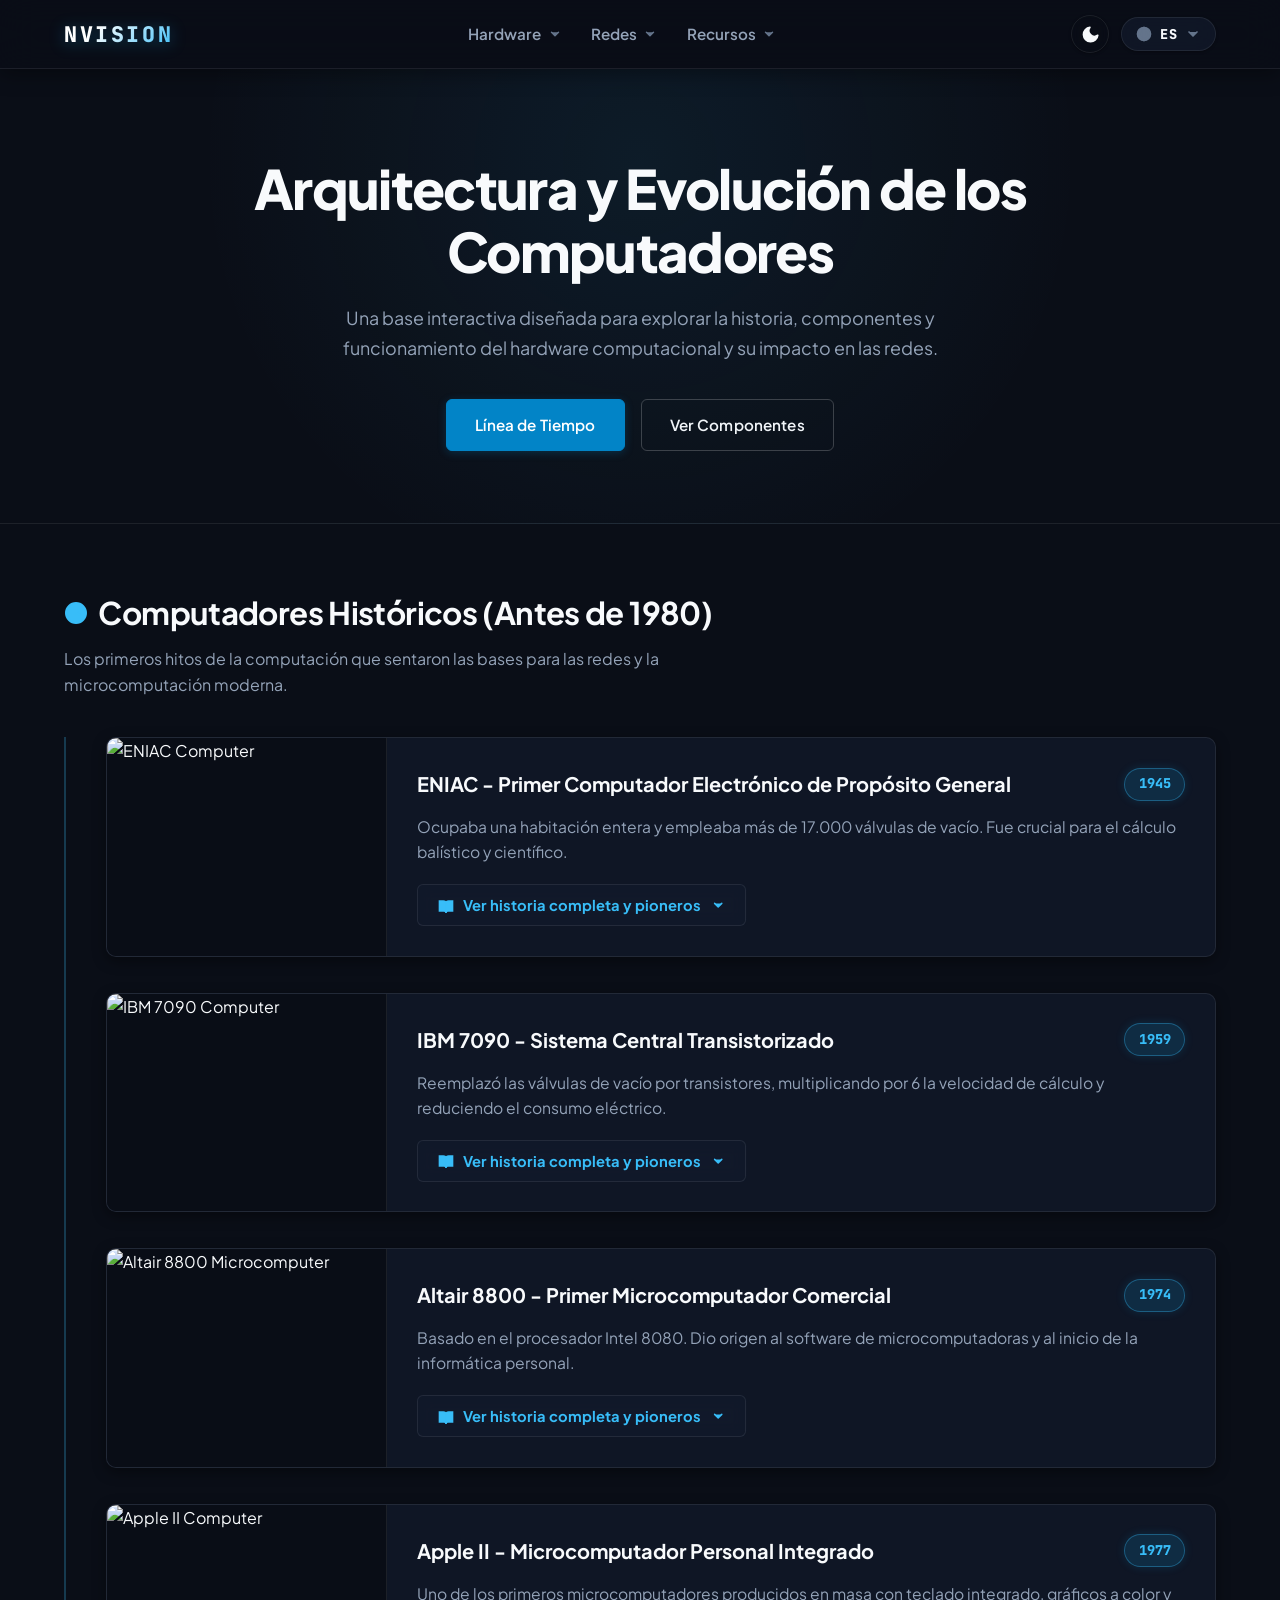
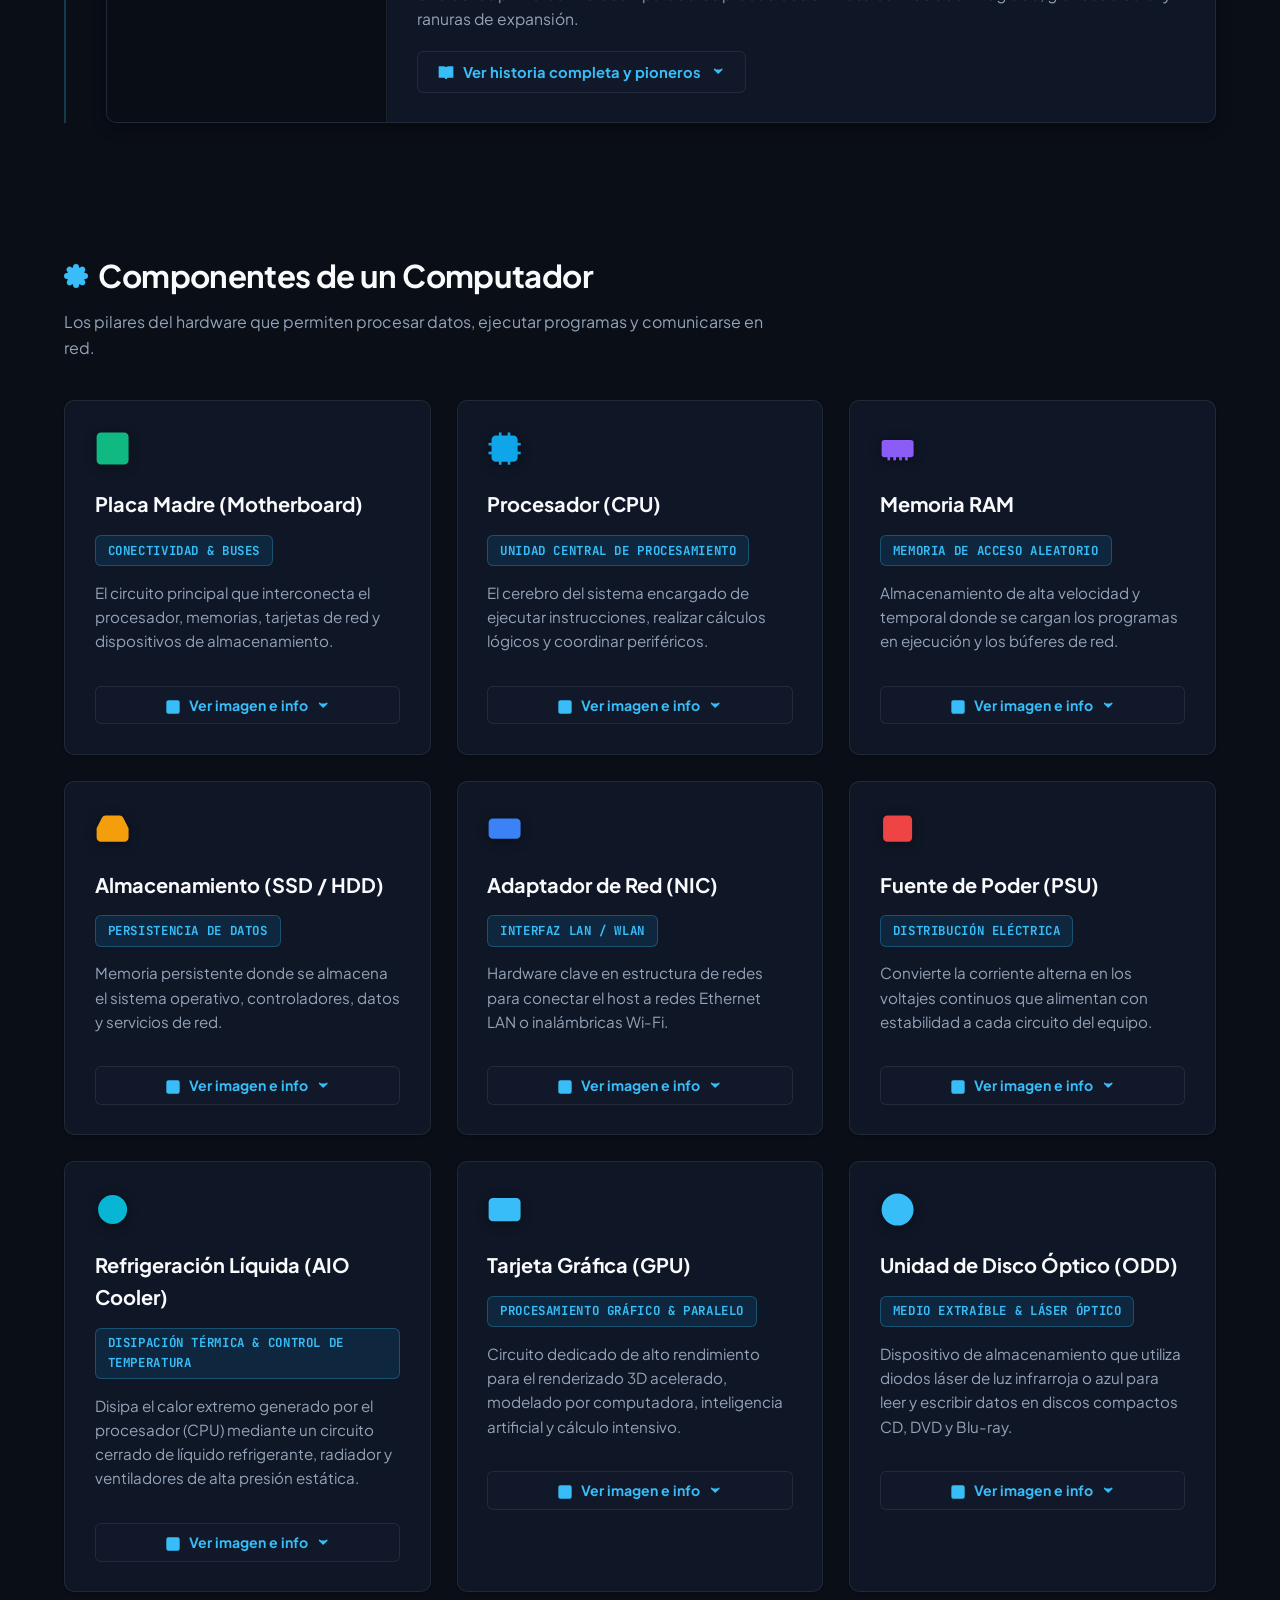
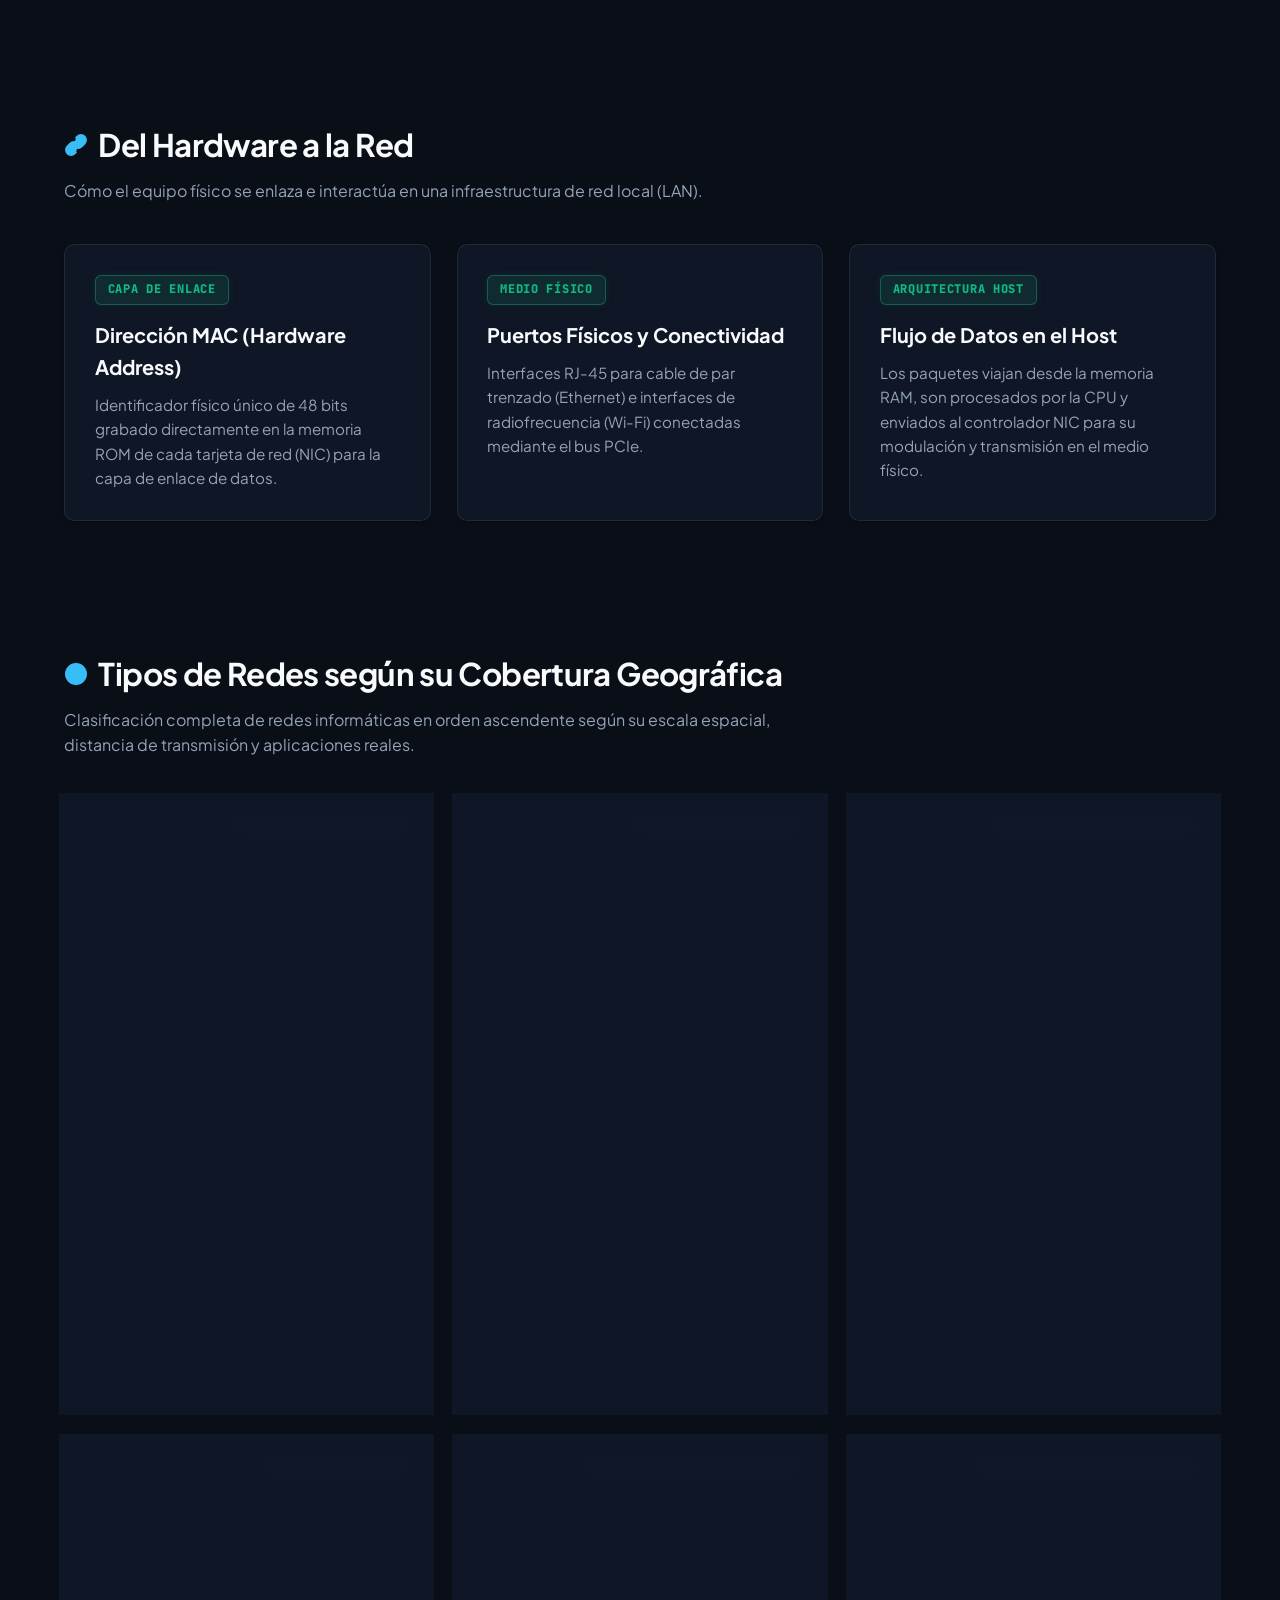
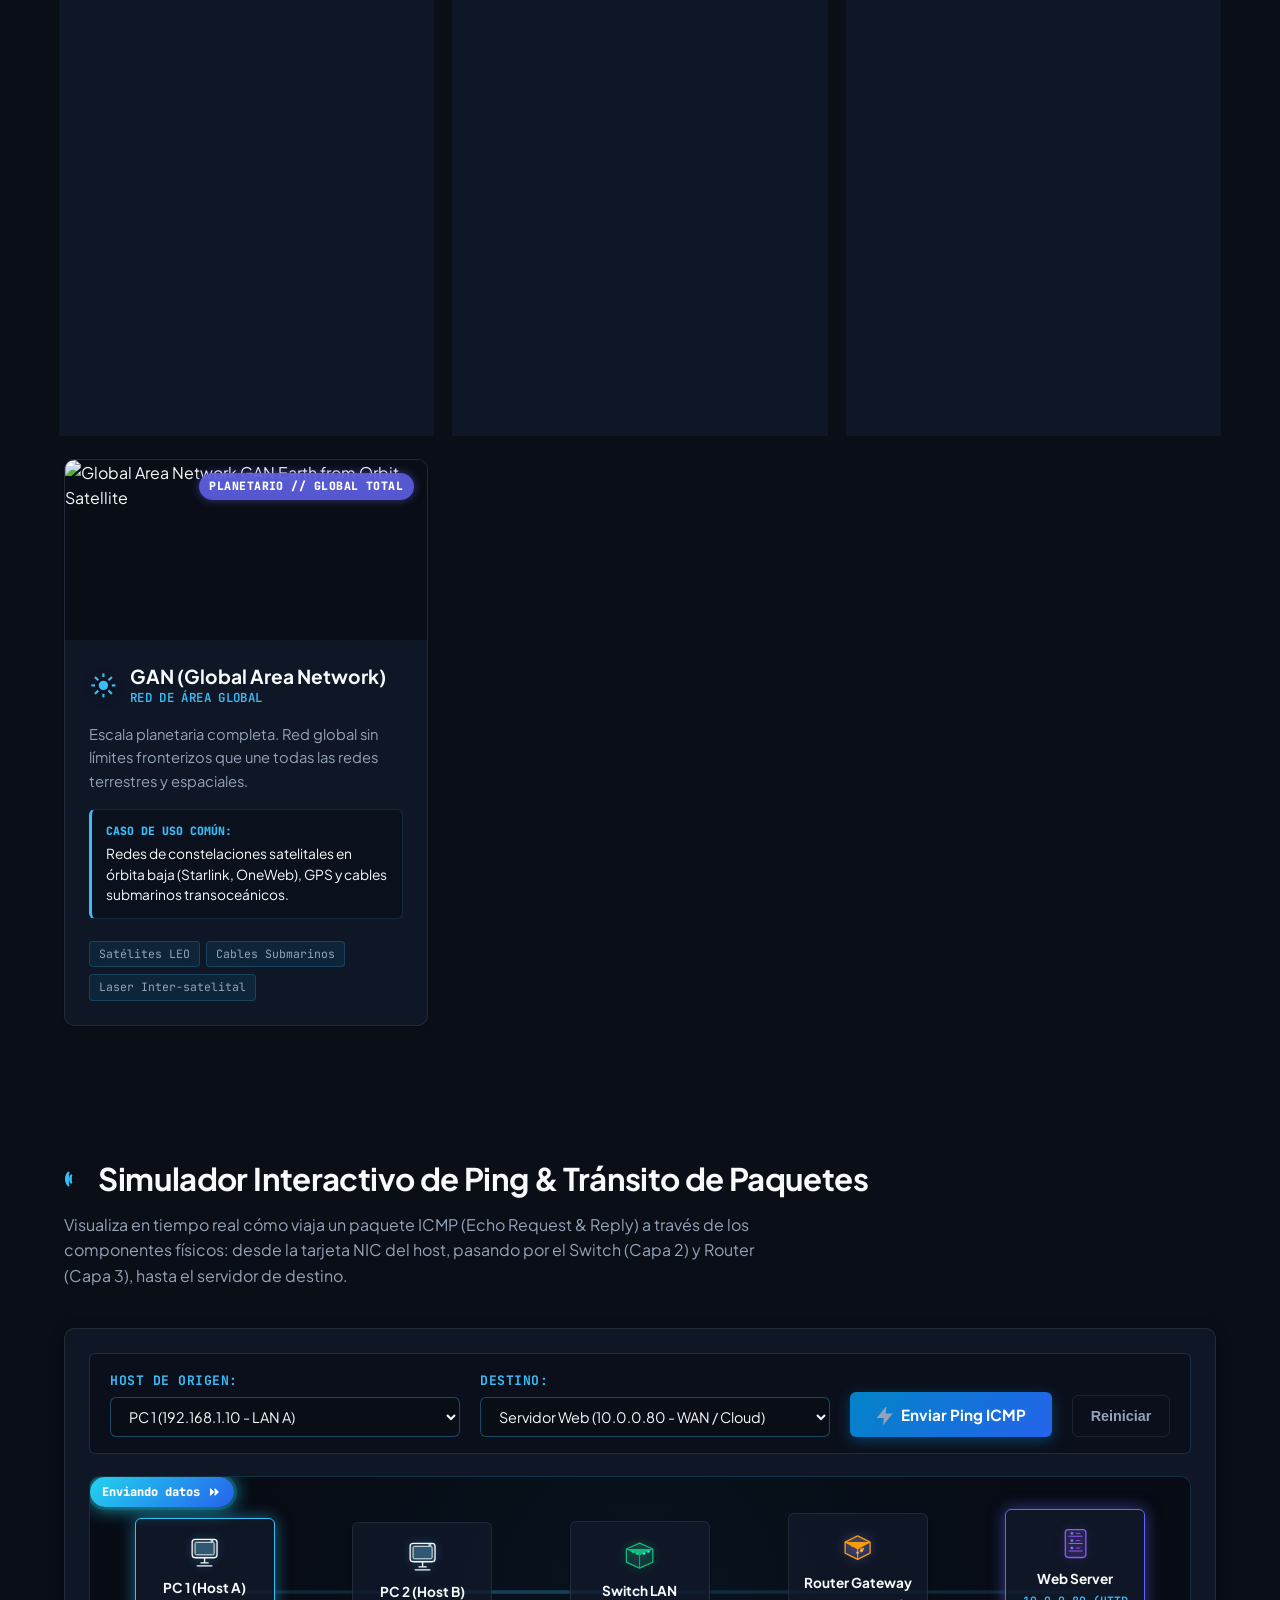
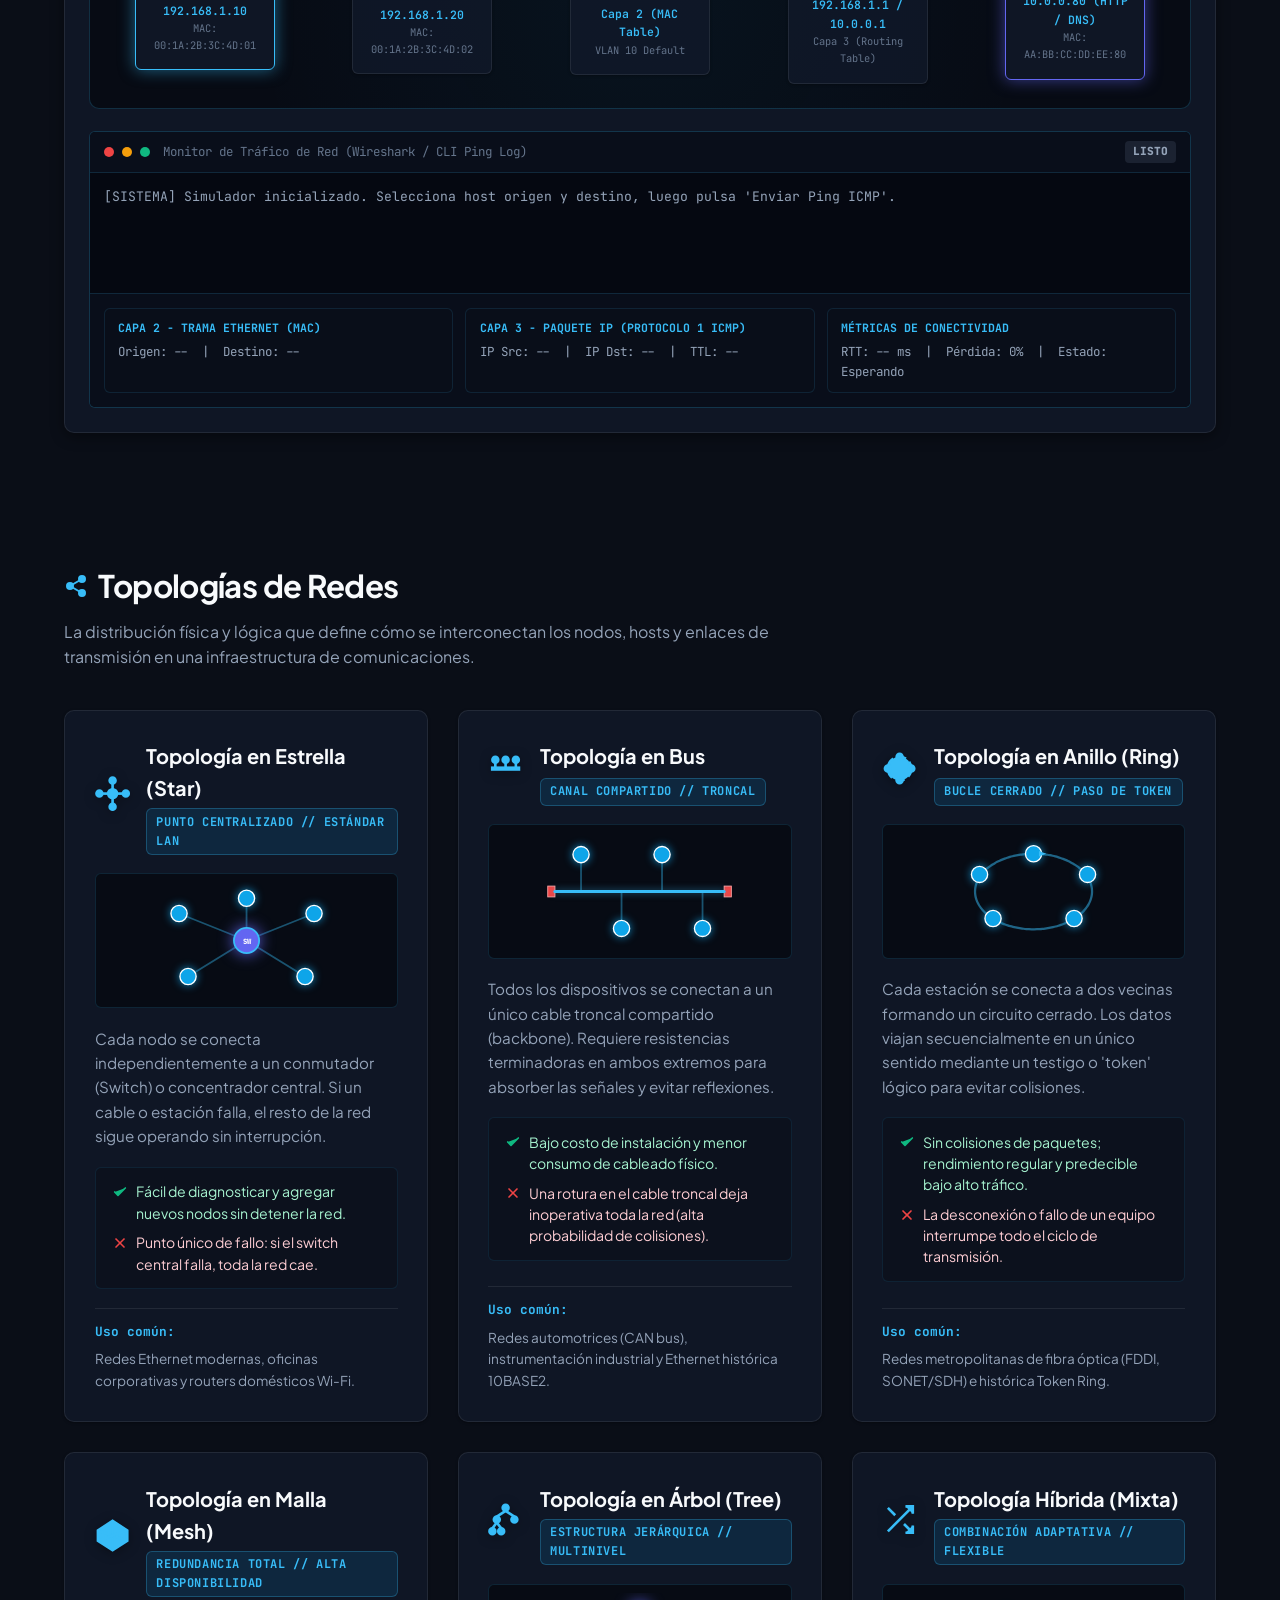
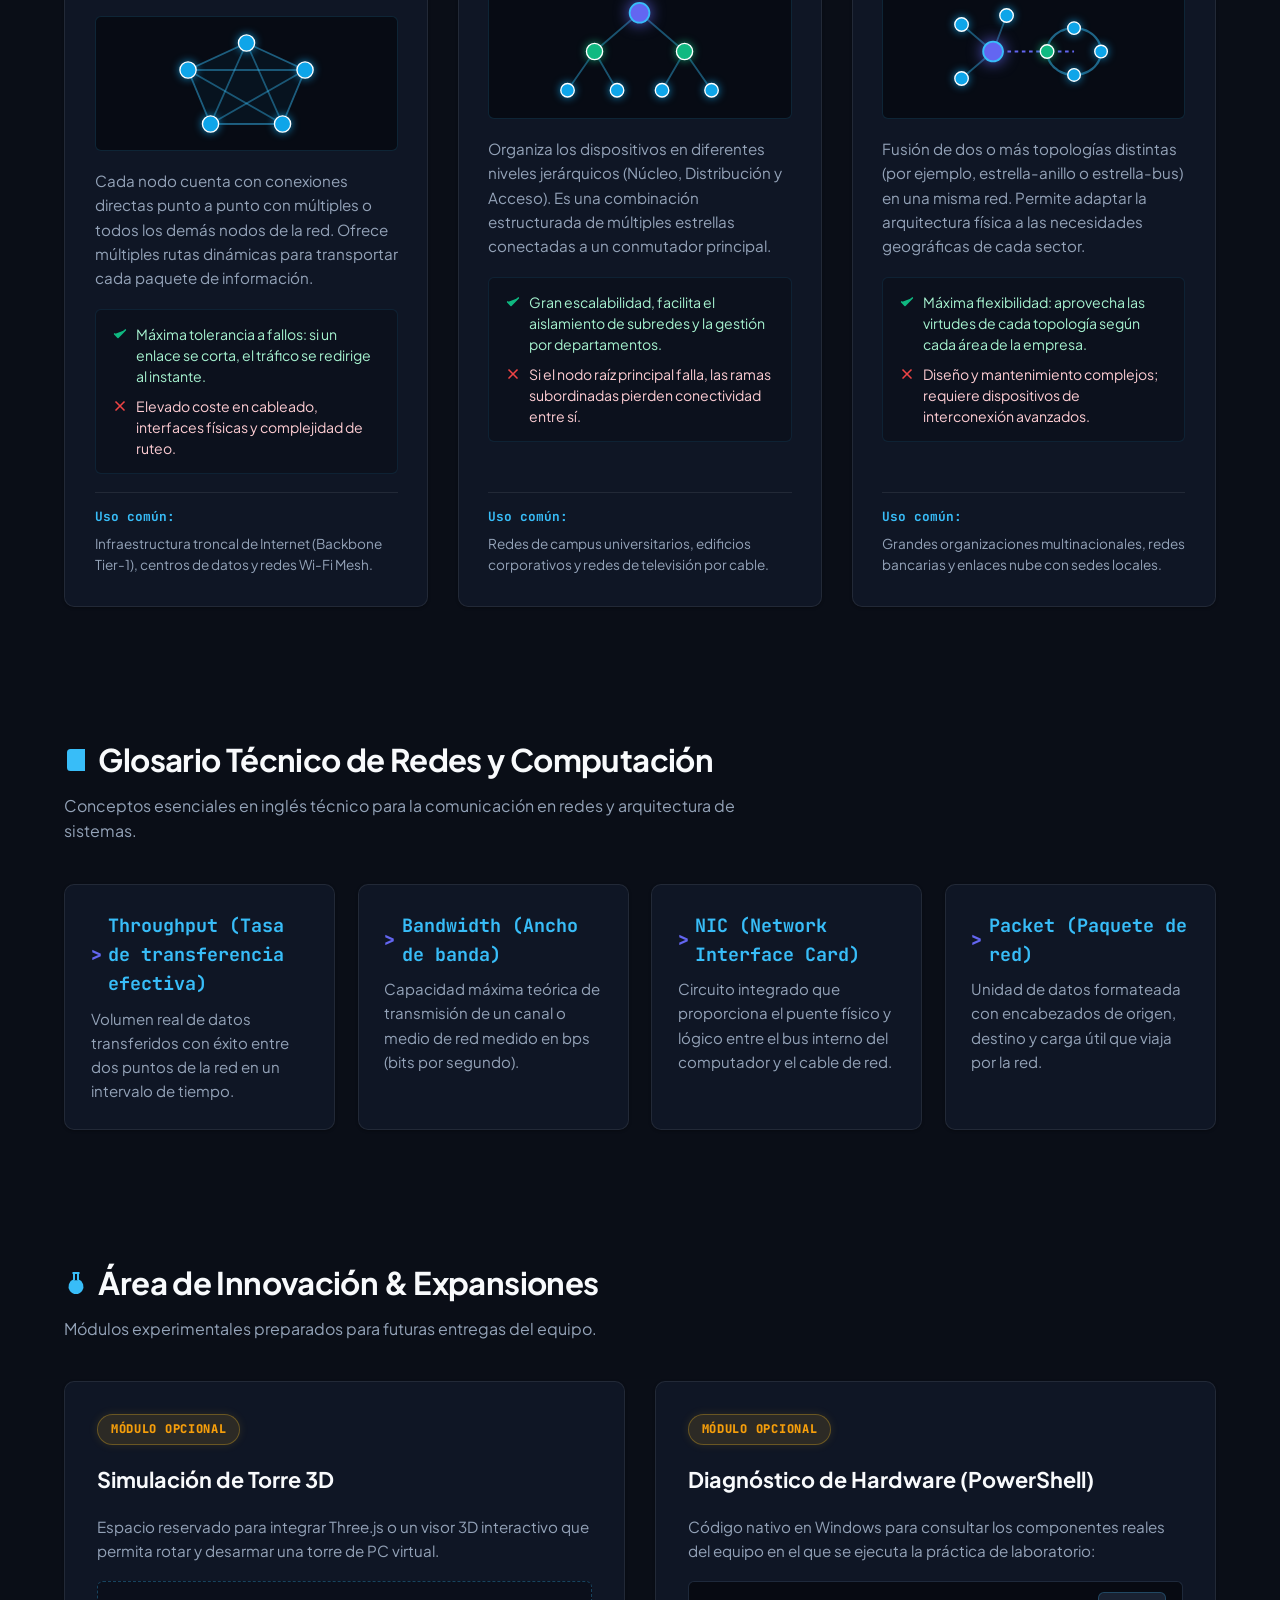
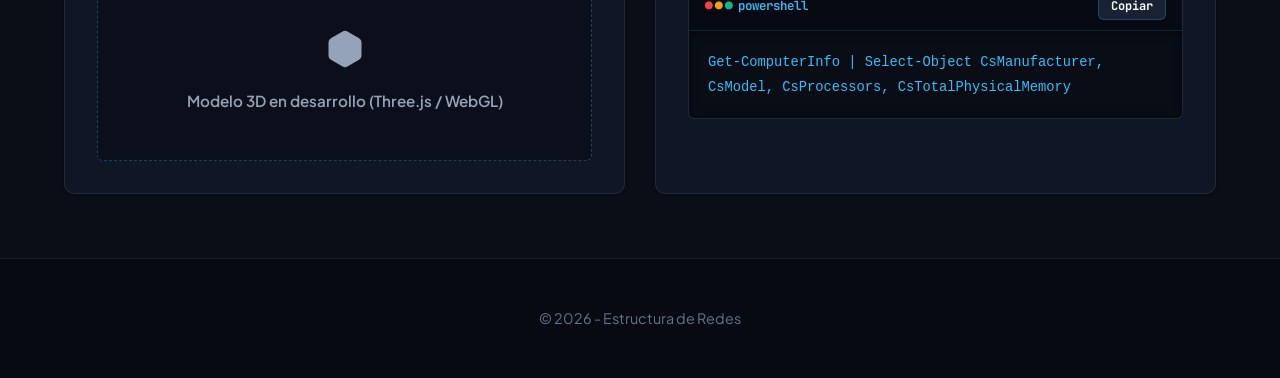
==== index.html @ 51e139f1 "n Co-authored-by: Copilot <223556219+Copilot@users.noreply.github.com>" ====
<!DOCTYPE html>
<html lang="es">
<head>
  <meta charset="UTF-8">
  <meta name="viewport" content="width=device-width, initial-scale=1.0">
  <title>NVISION - Hardware y Computadores</title>
  <!-- Hojas de estilo modular -->
  <link rel="stylesheet" href="css/styles.css">
</head>
<body>

  <!-- Encabezado y Barra de Navegación Adaptativa -->
  <header class="site-header">
    <div class="header-container">
      <!-- Marca / Nombre de la página -->
      <a href="#" class="brand-logo" aria-label="NVISION Home">
        <span class="brand-text">NVISION</span>
      </a>

      <nav id="nav-menu" class="nav-menu">
        <ul class="nav-links">
          <!-- Menú 1: Hardware & Computadores -->
          <li class="nav-item-dropdown">
            <a href="#componentes" class="nav-dropdown-trigger">
              <span data-i18n="nav_grp_hardware">Hardware</span>
              <span class="nav-arrow mono-icon"><svg viewBox="0 0 24 24" fill="none" stroke="currentColor" stroke-width="2.5" stroke-linecap="round" stroke-linejoin="round"><polyline points="6 9 12 15 18 9"></polyline></svg></span>
            </a>
            <ul class="nav-submenu">
              <li><a href="#historia" data-i18n="nav_history">Historia & Evolución</a></li>
              <li><a href="#componentes" data-i18n="nav_components">Componentes de PC</a></li>
              <li><a href="#redes" data-i18n="nav_network">Del Hardware a la Red</a></li>
            </ul>
          </li>

          <!-- Menú 2: Redes & Topologías -->
          <li class="nav-item-dropdown">
            <a href="#topologias" class="nav-dropdown-trigger">
              <span data-i18n="nav_grp_networks">Redes</span>
              <span class="nav-arrow mono-icon"><svg viewBox="0 0 24 24" fill="none" stroke="currentColor" stroke-width="2.5" stroke-linecap="round" stroke-linejoin="round"><polyline points="6 9 12 15 18 9"></polyline></svg></span>
            </a>
            <ul class="nav-submenu">
              <li><a href="#alcance-redes" data-i18n="nav_scope">Clasificación PAN/LAN/WAN</a></li>
              <li><a href="#topologias" data-i18n="nav_topologies">Topologías de Red</a></li>
              <li><a href="#simulador-red" data-i18n="nav_simulator">Simulador Ping & Tránsito</a></li>
            </ul>
          </li>

          <!-- Menú 3: Recursos & Práctica -->
          <li class="nav-item-dropdown">
            <a href="#laboratorio" class="nav-dropdown-trigger">
              <span data-i18n="nav_grp_resources">Recursos</span>
              <span class="nav-arrow mono-icon"><svg viewBox="0 0 24 24" fill="none" stroke="currentColor" stroke-width="2.5" stroke-linecap="round" stroke-linejoin="round"><polyline points="6 9 12 15 18 9"></polyline></svg></span>
            </a>
            <ul class="nav-submenu">
              <li><a href="#glosario" data-i18n="nav_glossary">Glosario Técnico</a></li>
              <li><a href="#laboratorio" data-i18n="nav_lab">Laboratorio & PowerShell</a></li>
            </ul>
          </li>
        </ul>
      </nav>

      <!-- Botones de acción: Idioma y Menú Hamburguesa en móvil -->
      <div class="header-actions">
        <!-- Boton Modo Claro / Oscuro -->
        <button id="theme-toggle" class="theme-switch-btn" title="Modo Claro / Oscuro" aria-label="Cambiar tema">
          <span id="theme-icon" class="mono-icon"><svg viewBox="0 0 24 24" fill="none" stroke="currentColor" stroke-width="2" stroke-linecap="round" stroke-linejoin="round"><path d="M21 12.79A9 9 0 1 1 11.21 3 7 7 0 0 0 21 12.79z"></path></svg></span>
        </button>
        <!-- Selector desplegable bilingüe de Idioma (Español / Inglés) -->
        <div class="lang-dropdown-wrapper" id="lang-dropdown-wrapper">
          <button id="lang-toggle" class="lang-dropdown-btn" type="button" aria-haspopup="true" aria-expanded="false" title="Seleccionar idioma / Select language">
            <span class="mono-icon globe-icon"><svg viewBox="0 0 24 24" fill="none" stroke="currentColor" stroke-width="2"><circle cx="12" cy="12" r="10"></circle><line x1="2" y1="12" x2="22" y2="12"></line><path d="M12 2a15.3 15.3 0 0 1 4 10 15.3 15.3 0 0 1-4 10 15.3 15.3 0 0 1-4-10 15.3 15.3 0 0 1 4-10z"></path></svg></span>
            <span id="lang-label" class="lang-label-text">ES</span>
            <span class="lang-chevron mono-icon"><svg viewBox="0 0 24 24" fill="none" stroke="currentColor" stroke-width="2.5" stroke-linecap="round" stroke-linejoin="round"><polyline points="6 9 12 15 18 9"></polyline></svg></span>
          </button>
          <div class="lang-dropdown-menu" id="lang-dropdown-menu" role="menu">
            <div class="lang-dropdown-header" data-i18n="lang_select_title">Seleccionar Idioma</div>
            <button type="button" class="lang-dropdown-item active" data-lang="es" role="menuitem">
              <span class="item-code">ES</span>
              <div class="item-info">
                <span class="item-name">Español</span>
                <span class="item-native">Spanish</span>
              </div>
              <span class="item-check mono-icon"><svg viewBox="0 0 24 24" fill="none" stroke="currentColor" stroke-width="2.5" stroke-linecap="round" stroke-linejoin="round"><polyline points="20 6 9 17 4 12"></polyline></svg></span>
            </button>
            <button type="button" class="lang-dropdown-item" data-lang="en" role="menuitem">
              <span class="item-code">EN</span>
              <div class="item-info">
                <span class="item-name">English</span>
                <span class="item-native">Inglés</span>
              </div>
              <span class="item-check mono-icon"><svg viewBox="0 0 24 24" fill="none" stroke="currentColor" stroke-width="2.5" stroke-linecap="round" stroke-linejoin="round"><polyline points="20 6 9 17 4 12"></polyline></svg></span>
            </button>
          </div>
        </div>

        <!-- Botón de tres rayitas (Hamburguesa) para celulares -->
        <button id="menu-toggle" class="menu-toggle-btn" aria-label="Abrir menú" aria-expanded="false">
          <span class="menu-icon-inner mono-icon"><svg viewBox="0 0 24 24" fill="none" stroke="currentColor" stroke-width="2.5" stroke-linecap="round" stroke-linejoin="round"><line x1="3" y1="12" x2="21" y2="12"></line><line x1="3" y1="6" x2="21" y2="6"></line><line x1="3" y1="18" x2="21" y2="18"></line></svg></span>
        </button>
      </div>
    </div>
  </header>

  <!-- Hero Section -->
  <header class="hero-section">
    <div class="hero-content">
      <h1 class="hero-title" data-i18n="hero_title">Arquitectura y Evolución de los Computadores</h1>
      <p class="hero-subtitle" data-i18n="hero_desc">
        Una base interactiva diseñada para explorar la historia, componentes y funcionamiento del hardware computacional y su impacto en las redes.
      </p>
      <div class="hero-buttons">
        <a href="#historia" class="btn-primary">
          <span data-i18n="btn_timeline">Línea de Tiempo</span>
        </a>
        <a href="#componentes" class="btn-secondary">
          <span data-i18n="btn_components">Ver Componentes</span>
        </a>
      </div>
    </div>
  </header>

  <main>
    <!-- SECCIÓN 1: Computadores Antiguos (Antes de 1980) con Imágenes Históricas Reales -->
    <section id="historia" class="container">
      <h2 class="section-title">
        <span class="mono-icon"><svg viewBox="0 0 24 24" fill="none" stroke="currentColor" stroke-width="2"><circle cx="12" cy="12" r="10"></circle><polyline points="12 6 12 12 16 14"></polyline></svg></span> <span data-i18n="hist_title">Computadores Históricos (Antes de 1980)</span>
      </h2>
      <p class="section-desc" data-i18n="hist_desc">
        Los primeros hitos de la computación que sentaron las bases para las redes y la microcomputación moderna.
      </p>

      <div class="timeline-container">
        <!-- Item 1: ENIAC (Con detalle expandible / acordeón) -->
        <article class="timeline-item timeline-expandable" id="eniac-card">
          <div class="timeline-main-view">
            <div class="timeline-img-wrap">
              <img src="https://upload.wikimedia.org/wikipedia/commons/1/16/Classic_shot_of_the_ENIAC.jpg" alt="ENIAC Computer" class="timeline-img" loading="lazy">
            </div>
            <div class="timeline-body">
              <div class="timeline-header">
                <h3 data-i18n="eniac_title">ENIAC - Primer Computador Electrónico de Propósito General</h3>
                <span class="timeline-year">1945</span>
              </div>
              <p data-i18n="eniac_desc">
                Ocupaba una habitación entera y empleaba más de 17.000 válvulas de vacío. Fue crucial para el cálculo balístico y científico.
              </p>
              <div class="timeline-action-wrap">
                <button type="button" class="btn-expand-history" id="toggle-eniac-btn" aria-expanded="false" aria-controls="eniac-detail-box">
                  <span class="btn-expand-icon"><span class="mono-icon"><svg viewBox="0 0 24 24" fill="none" stroke="currentColor" stroke-width="2"><path d="M2 3h6a4 4 0 0 1 4 4v14a3 3 0 0 0-3-3H2z"></path><path d="M22 3h-6a4 4 0 0 0-4 4v14a3 3 0 0 1 3-3h7z"></path></svg></span></span>
                  <span class="btn-expand-text" data-i18n="btn_see_full_history">Ver historia completa y pioneros</span>
                  <span class="expand-arrow mono-icon"><svg viewBox="0 0 24 24" fill="none" stroke="currentColor" stroke-width="2.5" stroke-linecap="round" stroke-linejoin="round"><polyline points="6 9 12 15 18 9"></polyline></svg></span>
                </button>
              </div>
            </div>
          </div>

          <!-- Cuadro desplegable con scroll vertical interno adaptativo -->
          <div class="history-detail-panel" id="eniac-detail-box" hidden>
            <div class="history-scroll-box">
              <div class="detail-header-badge">
                <span class="badge-tag" data-i18n="badge_origin">Hito Histórico Fundacional</span>
                <span class="detail-time">1943 - 1946</span>
              </div>

              <h4 class="detail-section-heading" data-i18n="heading_how_created">¿Cómo y por qué nació el ENIAC?</h4>
              <p class="detail-text" data-i18n="text_eniac_history_1">
                Durante la Segunda Guerra Mundial, el ejército estadounidense enfrentaba la necesidad crítica de calcular con rapidez y precisión complejas tablas balísticas de tiro para artillería pesada. En 1943, el Laboratorio de Investigación Balística del Ejército financió en secreto el proyecto en la Moore School of Electrical Engineering de la Universidad de Pensilvania bajo el nombre clave <strong>Project PX</strong>.
              </p>
              <p class="detail-text" data-i18n="text_eniac_history_2">
                Concluido formalmente en 1945 y presentado al público en febrero de 1946, el ENIAC (Electronic Numerical Integrator and Computer) pesaba más de 27 toneladas, ocupaba una superficie de 167 m², requería 150 kW de energía y constaba de más de 17.468 tubos de vacío, 7.200 diodos de cristal y 5 millones de uniones soldadas a mano.
              </p>

              <h4 class="detail-section-heading" data-i18n="heading_pioneers">Pioneros y Creadores Clave</h4>
              <div class="pioneers-list">
                <div class="pioneer-card">
                  <div class="pioneer-info">
                    <strong class="pioneer-name">John Mauchly</strong>
                    <span class="pioneer-role" data-i18n="role_mauchly">Físico y Diseñador Conceptual Principal</span>
                    <p data-i18n="desc_mauchly">Ideó la arquitectura electrónica básica tras comprender que los circuitos con válvulas podían realizar operaciones aritméticas a velocidades impensables para los relés mecánicos.</p>
                  </div>
                </div>

                <div class="pioneer-card">
                  <div class="pioneer-info">
                    <strong class="pioneer-name">J. Presper Eckert</strong>
                    <span class="pioneer-role" data-i18n="role_eckert">Ingeniero Eléctrico Jefe</span>
                    <p data-i18n="desc_eckert">El genio detrás del diseño de ingeniería y la fiabilidad del hardware. Diseñó los circuitos que evitaron que los miles de tubos de vacío fallaran constantemente.</p>
                  </div>
                </div>

                <div class="pioneer-card">
                  <div class="pioneer-info">
                    <strong class="pioneer-name" data-i18n="pioneers_programmers_title">Las 6 Programadoras Pioneras del ENIAC</strong>
                    <span class="pioneer-role" data-i18n="role_programmers">Kay McNulty, Betty Jennings, Betty Snyder, Marlyn Wescoff, Ruth Lichterman y Frances Bilas</span>
                    <p data-i18n="desc_programmers">Programaban el ENIAC sin lenguajes de programación ni sistemas operativos: configuraban a mano cientos de cables, paneles de conmutación y diagramas lógicos para calcular trayectorias balísticas.</p>
                  </div>
                </div>

                <div class="pioneer-card">
                  <div class="pioneer-info">
                    <strong class="pioneer-name">John von Neumann</strong>
                    <span class="pioneer-role" data-i18n="role_von_neumann">Consultor Matemático</span>
                    <p data-i18n="desc_von_neumann">Se unió como consultor y, a partir del aprendizaje del ENIAC, formuló en 1945 el concepto de programa almacenado (Arquitectura Von Neumann) que hoy rige a casi todas las computadoras modernas.</p>
                  </div>
                </div>
              </div>

              <h4 class="detail-section-heading" data-i18n="heading_legacy">Impacto y Legado Tecnológico</h4>
              <p class="detail-text" data-i18n="text_eniac_legacy">
                El ENIAC demostró al mundo que el cálculo electrónico a gran escala era viable. Aunque no almacenaba el programa en memoria como hoy (se recableaba manualmente para cada tarea), redujo cálculos de balística de 20 horas a tan solo 30 segundos, abriendo la era digital moderna.
              </p>
            </div>
          </div>
        </article>

        <!-- Item 2: IBM 7090 -->
        <article class="timeline-item timeline-expandable" id="ibm7090-card">
          <div class="timeline-main-view">
            <div class="timeline-img-wrap">
              <img src="https://upload.wikimedia.org/wikipedia/commons/9/94/IBM_7090_computer.jpg" alt="IBM 7090 Computer" class="timeline-img" loading="lazy">
            </div>
            <div class="timeline-body">
              <div class="timeline-header">
                <h3 data-i18n="ibm7090_title">IBM 7090 - Sistema Central Transistorizado</h3>
                <span class="timeline-year">1959</span>
              </div>
              <p data-i18n="ibm7090_desc">
                Reemplazó las válvulas de vacío por transistores, multiplicando por 6 la velocidad de cálculo y reduciendo el consumo eléctrico.
              </p>
              <div class="timeline-action-wrap">
                <button type="button" class="btn-expand-history" data-target="ibm7090-detail-box" aria-expanded="false" aria-controls="ibm7090-detail-box">
                  <span class="btn-expand-icon"><span class="mono-icon"><svg viewBox="0 0 24 24" fill="none" stroke="currentColor" stroke-width="2"><path d="M2 3h6a4 4 0 0 1 4 4v14a3 3 0 0 0-3-3H2z"></path><path d="M22 3h-6a4 4 0 0 0-4 4v14a3 3 0 0 1 3-3h7z"></path></svg></span></span>
                  <span class="btn-expand-text" data-i18n="btn_see_full_history">Ver historia completa y pioneros</span>
                  <span class="expand-arrow mono-icon"><svg viewBox="0 0 24 24" fill="none" stroke="currentColor" stroke-width="2.5" stroke-linecap="round" stroke-linejoin="round"><polyline points="6 9 12 15 18 9"></polyline></svg></span>
                </button>
              </div>
            </div>
          </div>

          <!-- Cuadro desplegable con scroll vertical interno adaptativo (25rem de alto) -->
          <div class="history-detail-panel" id="ibm7090-detail-box" hidden>
            <div class="history-scroll-box" style="max-height: 25rem; overflow-y: auto;">
              <div class="detail-header-badge">
                <span class="badge-tag">Mainframe de 2ª Generación</span>
                <span class="detail-time">1958 - 1969</span>
              </div>

              <h4 class="detail-section-heading">¿Cómo y por qué nació el IBM 7090?</h4>
              <p class="detail-text">
                En plena Guerra Fría y con el auge del programa espacial estadounidense, la Fuerza Aérea de EE.UU. y agencias científicas requerían procesar señales de radar en tiempo real para el sistema de alerta temprana de misiles balísticos (BMEWS). IBM transformó su arquitectura previa basada en tubos (el IBM 709) reemplazando cada válvula por módulos de transistores miniaturizados, creando el computador científico comercial más poderoso de su época.
              </p>

              <h4 class="detail-section-heading">Características Técnicas</h4>
              <p class="detail-text">
                Constaba de más de 50.000 transistores de germanio, operaba con palabras de 36 bits y una velocidad de ciclo de memoria de 2,18 microsegundos, capaz de ejecutar 229.000 instrucciones por segundo. Su memoria de núcleos magnéticos ofrecía 32.768 palabras (equivalente a unos 144 KB), reduciendo el consumo de energía y calentamiento drásticamente frente a las válvulas.
              </p>

              <h4 class="detail-section-heading">Creador y Equipo de Diseño</h4>
              <div class="pioneers-list">
                <div class="pioneer-card">
                  <div class="pioneer-info">
                    <strong class="pioneer-name">Gene Amdahl & Equipo de Ingeniería de IBM</strong>
                    <span class="pioneer-role">Arquitectura y Lógica Central</span>
                    <p>Lideraron la transición de la computación electrónica de válvulas hacia los circuitos integrados discretos por transistores (SMS cards).</p>
                  </div>
                </div>
                <div class="pioneer-card">
                  <div class="pioneer-info">
                    <strong class="pioneer-name">Thomas J. Watson Jr.</strong>
                    <span class="pioneer-role">Director Ejecutivo de IBM</span>
                    <p>Impulsó la millonaria inversión de la compañía para sustituir definitivamente la tecnología de bulbos por transistores de estado sólido.</p>
                  </div>
                </div>
              </div>

              <h4 class="detail-section-heading">Hitos y Cosas Importantes</h4>
              <p class="detail-text">
                Fue la computadora utilizada por la NASA en los programas espaciales Mercury y Gemini para calcular las órbitas de los primeros astronautas estadounidenses, incluidos John Glenn. Además, fue el sistema pionero en el desarrollo de lenguajes como FORTRAN y LISP, y en él se creó la primera versión de síntesis de voz por computadora ("Daisy Bell") en los laboratorios Bell.
              </p>
            </div>
          </div>
        </article>

        <!-- Item 3: Altair 8800 -->
        <article class="timeline-item timeline-expandable" id="altair-card">
          <div class="timeline-main-view">
            <div class="timeline-img-wrap">
              <img src="https://upload.wikimedia.org/wikipedia/commons/0/01/Altair_8800_Computer.jpg" alt="Altair 8800 Microcomputer" class="timeline-img" loading="lazy">
            </div>
            <div class="timeline-body">
              <div class="timeline-header">
                <h3 data-i18n="altair_title">Altair 8800 - Primer Microcomputador Comercial</h3>
                <span class="timeline-year">1974</span>
              </div>
              <p data-i18n="altair_desc">
                Basado en el procesador Intel 8080. Dio origen al software de microcomputadoras y al inicio de la informática personal.
              </p>
              <div class="timeline-action-wrap">
                <button type="button" class="btn-expand-history" data-target="altair-detail-box" aria-expanded="false" aria-controls="altair-detail-box">
                  <span class="btn-expand-icon"><span class="mono-icon"><svg viewBox="0 0 24 24" fill="none" stroke="currentColor" stroke-width="2"><path d="M2 3h6a4 4 0 0 1 4 4v14a3 3 0 0 0-3-3H2z"></path><path d="M22 3h-6a4 4 0 0 0-4 4v14a3 3 0 0 1 3-3h7z"></path></svg></span></span>
                  <span class="btn-expand-text" data-i18n="btn_see_full_history">Ver historia completa y pioneros</span>
                  <span class="expand-arrow mono-icon"><svg viewBox="0 0 24 24" fill="none" stroke="currentColor" stroke-width="2.5" stroke-linecap="round" stroke-linejoin="round"><polyline points="6 9 12 15 18 9"></polyline></svg></span>
                </button>
              </div>
            </div>
          </div>

          <!-- Cuadro desplegable con scroll vertical interno adaptativo (25rem de alto) -->
          <div class="history-detail-panel" id="altair-detail-box" hidden>
            <div class="history-scroll-box" style="max-height: 25rem; overflow-y: auto;">
              <div class="detail-header-badge">
                <span class="badge-tag">Génesis del Microcomputador</span>
                <span class="detail-time">1974 - 1975</span>
              </div>

              <h4 class="detail-section-heading">¿Cómo y por qué nació el Altair 8800?</h4>
              <p class="detail-text">
                La pequeña empresa MITS (Micro Instrumentation and Telemetry Systems) en Albuquerque, Nuevo México, estaba al borde de la quiebra vendiendo kits de calculadoras. Al conocer el nuevo microprocesador Intel 8080 de 8 bits, decidieron crear un computador en kit asequible para aficionados a la electrónica por menos de 400 dólares, presentándolo en la portada de la revista <em>Popular Electronics</em> de enero de 1975.
              </p>

              <h4 class="detail-section-heading">Características Técnicas</h4>
              <p class="detail-text">
                Montaba el CPU Intel 8080 a 2 MHz con apenas 256 bytes de memoria RAM básica (expandible a 64 KB). No incluía teclado, monitor ni almacenamiento: se programaba manualmente introduciendo código binario interruptor por interruptor en el panel frontal y leyendo las respuestas a través de luces LED parpadeantes.
              </p>

              <h4 class="detail-section-heading">Creador y Pioneros</h4>
              <div class="pioneers-list">
                <div class="pioneer-card">
                  <div class="pioneer-info">
                    <strong class="pioneer-name">Ed Roberts</strong>
                    <span class="pioneer-role">Fundador de MITS y Creador del Altair</span>
                    <p>Médico e ingeniero considerado el 'padre del computador personal'. Diseñó el sistema y el legendario bus de expansión S-100.</p>
                  </div>
                </div>
                <div class="pioneer-card">
                  <div class="pioneer-info">
                    <strong class="pioneer-name">Bill Gates y Paul Allen</strong>
                    <span class="pioneer-role">Desarrolladores de Altair BASIC</span>
                    <p>Escribieron el primer intérprete BASIC para el Altair 8800, hito que los llevó a fundar formalmente Micro-Soft en 1975.</p>
                  </div>
                </div>
              </div>

              <h4 class="detail-section-heading">Hitos y Cosas Importantes</h4>
              <p class="detail-text">
                El Altair 8800 desató la revolución del software y hardware abierto: motivó la creación del Homebrew Computer Club en Silicon Valley (donde Steve Wozniak diseñó el Apple I), definió el bus S-100 como estándar industrial y demostró que una persona común podía poseer su propia computadora.
              </p>
            </div>
          </div>
        </article>

        <!-- Item 4: Apple II -->
        <article class="timeline-item timeline-expandable" id="apple2-card">
          <div class="timeline-main-view">
            <div class="timeline-img-wrap">
              <img src="https://upload.wikimedia.org/wikipedia/commons/7/70/Apple-II.jpg" alt="Apple II Computer" class="timeline-img" loading="lazy">
            </div>
            <div class="timeline-body">
              <div class="timeline-header">
                <h3 data-i18n="apple2_title">Apple II - Microcomputador Personal Integrado</h3>
                <span class="timeline-year">1977</span>
              </div>
              <p data-i18n="apple2_desc">
                Uno de los primeros microcomputadores producidos en masa con teclado integrado, gráficos a color y ranuras de expansión.
              </p>
              <div class="timeline-action-wrap">
                <button type="button" class="btn-expand-history" data-target="apple2-detail-box" aria-expanded="false" aria-controls="apple2-detail-box">
                  <span class="btn-expand-icon"><span class="mono-icon"><svg viewBox="0 0 24 24" fill="none" stroke="currentColor" stroke-width="2"><path d="M2 3h6a4 4 0 0 1 4 4v14a3 3 0 0 0-3-3H2z"></path><path d="M22 3h-6a4 4 0 0 0-4 4v14a3 3 0 0 1 3-3h7z"></path></svg></span></span>
                  <span class="btn-expand-text" data-i18n="btn_see_full_history">Ver historia completa y pioneros</span>
                  <span class="expand-arrow mono-icon"><svg viewBox="0 0 24 24" fill="none" stroke="currentColor" stroke-width="2.5" stroke-linecap="round" stroke-linejoin="round"><polyline points="6 9 12 15 18 9"></polyline></svg></span>
                </button>
              </div>
            </div>
          </div>

          <!-- Cuadro desplegable con scroll vertical interno adaptativo (25rem de alto) -->
          <div class="history-detail-panel" id="apple2-detail-box" hidden>
            <div class="history-scroll-box" style="max-height: 25rem; overflow-y: auto;">
              <div class="detail-header-badge">
                <span class="badge-tag">Computación Personal de Consumo</span>
                <span class="detail-time">1977 - 1993</span>
              </div>

              <h4 class="detail-section-heading">¿Cómo y por qué nació el Apple II?</h4>
              <p class="detail-text">
                Tras el éxito artesanal del Apple I en placas sin chasis ni teclado, Steve Wozniak y Steve Jobs concibieron una computadora completamente integrada, lista para usar nada más sacarla de la caja por cualquier usuario, sin necesidad de saber electrónica. Fue presentada en la feria West Coast Computer Faire en abril de 1977.
              </p>

              <h4 class="detail-section-heading">Características Técnicas</h4>
              <p class="detail-text">
                Equipado con el microprocesador MOS Technology 6502 a 1,023 MHz, entre 4 KB y 48 KB de memoria RAM, teclado integrado en un gabinete de plástico beige moldeado, sonido integrado, ROM con Integer BASIC y una controladora de video capaz de generar gráficos a color en un televisor estándar. Incluía 8 ranuras internas de expansión (slots).
              </p>

              <h4 class="detail-section-heading">Creadores Clave</h4>
              <div class="pioneers-list">
                <div class="pioneer-card">
                  <div class="pioneer-info">
                    <strong class="pioneer-name">Steve Wozniak (Woz)</strong>
                    <span class="pioneer-role">Ingeniero y Diseñador de Hardware</span>
                    <p>Diseñó por completo los circuitos electrónicos, la arquitectura de video en color y la ultra-eficiente controladora de disquete Disk II.</p>
                  </div>
                </div>
                <div class="pioneer-card">
                  <div class="pioneer-info">
                    <strong class="pioneer-name">Steve Jobs</strong>
                    <span class="pioneer-role">Visión de Producto y Diseño</span>
                    <p>Insistió en que tuviese una estética de electrodoméstico amigable con chasis plástico sin ventilador ruidoso para el hogar y la escuela.</p>
                  </div>
                </div>
              </div>

              <h4 class="detail-section-heading">Hitos y Cosas Importantes</h4>
              <p class="detail-text">
                El Apple II transformó la computación de un pasatiempo de ingenieros a una herramienta masiva en hogares, escuelas y negocios. En 1979 se lanzó para Apple II la hoja de cálculo <em>VisiCalc</em>, la primera 'killer application' de la historia que catapultó la venta de computadores personales en el sector corporativo.
              </p>
            </div>
          </div>
        </article>
    </section>

    <!-- SECCIÓN 2: Componentes del Computador -->
    <section id="componentes" class="container">
      <h2 class="section-title">
        <span class="mono-icon"><svg viewBox="0 0 24 24" fill="none" stroke="currentColor" stroke-width="2"><circle cx="12" cy="12" r="3"></circle><path d="M19.4 15a1.65 1.65 0 0 0 .33 1.82l.06.06a2 2 0 1 1-2.83 2.83l-.06-.06a1.65 1.65 0 0 0-1.82-.33 1.65 1.65 0 0 0-1 1.51V21a2 2 0 1 1-4 0v-.09A1.65 1.65 0 0 0 9 19.4a1.65 1.65 0 0 0-1.82.33l-.06.06a2 2 0 1 1-2.83-2.83l.06-.06a1.65 1.65 0 0 0 .33-1.82 1.65 1.65 0 0 0-1.51-1H3a2 2 0 1 1 0-4h.09A1.65 1.65 0 0 0 4.6 9a1.65 1.65 0 0 0-.33-1.82l-.06-.06a2 2 0 1 1 2.83-2.83l.06.06a1.65 1.65 0 0 0 1.82.33H9a1.65 1.65 0 0 0 1-1.51V3a2 2 0 1 1 4 0v.09a1.65 1.65 0 0 0 1 1.51 1.65 1.65 0 0 0 1.82-.33l.06-.06a2 2 0 1 1 2.83 2.83l-.06.06a1.65 1.65 0 0 0-.33 1.82V9a1.65 1.65 0 0 0 1.51 1H21a2 2 0 1 1 0 4h-.09a1.65 1.65 0 0 0-1.51 1z"></path></svg></span> <span data-i18n="comp_title">Componentes de un Computador</span>
      </h2>
      <p class="section-desc" data-i18n="comp_desc">
        Los pilares del hardware que permiten procesar datos, ejecutar programas y comunicarse en red.
      </p>

      <div class="components-grid">
        <!-- Tarjeta Madre -->
        <div class="component-card" id="card-mb">
          <span class="card-icon mono-icon"><svg viewBox="0 0 24 24" fill="none" stroke="currentColor" stroke-width="1.8"><rect x="2" y="2" width="20" height="20" rx="2"></rect><rect x="6" y="6" width="4" height="4"></rect><path d="M14 6h4M14 10h4M6 14h4M6 18h4M14 14h4v4h-4z"></path></svg></span>
          <h3 class="card-title" data-i18n="mb_title">Placa Madre (Motherboard)</h3>
          <span class="card-detail" data-i18n="mb_sub">Conectividad & Buses</span>
          <p data-i18n="mb_desc">
            El circuito principal que interconecta el procesador, memorias, tarjetas de red y dispositivos de almacenamiento.
          </p>
          <button type="button" class="btn-component-expand" data-target="box-mb" aria-expanded="false">
            <span class="comp-btn-icon"><span class="mono-icon"><svg viewBox="0 0 24 24" fill="none" stroke="currentColor" stroke-width="2"><rect x="3" y="3" width="18" height="18" rx="2" ry="2"></rect><circle cx="8.5" cy="8.5" r="1.5"></circle><polyline points="21 15 16 10 5 21"></polyline></svg></span></span>
            <span class="comp-btn-text" data-i18n="btn_view_component_img">Ver imagen e info</span>
            <span class="comp-arrow mono-icon"><svg viewBox="0 0 24 24" fill="none" stroke="currentColor" stroke-width="2.5" stroke-linecap="round" stroke-linejoin="round"><polyline points="6 9 12 15 18 9"></polyline></svg></span>
          </button>
          <div class="component-detail-box" id="box-mb" hidden>
            <div class="component-scroll-content">
              <div class="component-img-frame">
                <img src="https://th.bing.com/th/id/OIP.pos0kN3-I5Oy6bl8r_T-PgHaEn?w=305&h=190&c=7&r=0&o=7&pid=1.7&rm=3" alt="Motherboard circuitry" loading="lazy" class="component-img">
              </div>
              <span class="component-caption" data-i18n="caption_mb">Esquema y pistas de circuito en una placa base para interconectar CPU, ranuras PCIe, RAM y chipset.</span>
            </div>
          </div>
        </div>

        <!-- CPU -->
        <div class="component-card" id="card-cpu">
          <span class="card-icon mono-icon"><svg viewBox="0 0 24 24" fill="none" stroke="currentColor" stroke-width="1.8"><rect x="4" y="4" width="16" height="16" rx="2"></rect><rect x="9" y="9" width="6" height="6"></rect><line x1="9" y1="1" x2="9" y2="4"></line><line x1="15" y1="1" x2="15" y2="4"></line><line x1="9" y1="20" x2="9" y2="23"></line><line x1="15" y1="20" x2="15" y2="23"></line><line x1="20" y1="9" x2="23" y2="9"></line><line x1="20" y1="15" x2="23" y2="15"></line><line x1="1" y1="9" x2="4" y2="9"></line><line x1="1" y1="15" x2="4" y2="15"></line></svg></span>
          <h3 class="card-title" data-i18n="cpu_title">Procesador (CPU)</h3>
          <span class="card-detail" data-i18n="cpu_sub">Unidad Central de Procesamiento</span>
          <p data-i18n="cpu_desc">
            El cerebro del sistema encargado de ejecutar instrucciones, realizar cálculos lógicos y coordinar periféricos.
          </p>
          <button type="button" class="btn-component-expand" data-target="box-cpu" aria-expanded="false">
            <span class="comp-btn-icon"><span class="mono-icon"><svg viewBox="0 0 24 24" fill="none" stroke="currentColor" stroke-width="2"><rect x="3" y="3" width="18" height="18" rx="2" ry="2"></rect><circle cx="8.5" cy="8.5" r="1.5"></circle><polyline points="21 15 16 10 5 21"></polyline></svg></span></span>
            <span class="comp-btn-text" data-i18n="btn_view_component_img">Ver imagen e info</span>
            <span class="comp-arrow mono-icon"><svg viewBox="0 0 24 24" fill="none" stroke="currentColor" stroke-width="2.5" stroke-linecap="round" stroke-linejoin="round"><polyline points="6 9 12 15 18 9"></polyline></svg></span>
          </button>
          <div class="component-detail-box" id="box-cpu" hidden>
            <div class="component-scroll-content">
              <div class="component-img-frame">
                <img src="https://images.unsplash.com/photo-1591799264318-7e6ef8ddb7ea?auto=format&fit=crop&w=800&q=80" alt="CPU Processor" loading="lazy" class="component-img">
              </div>
              <span class="component-caption" data-i18n="caption_cpu">Microprocesador de alto rendimiento montado con pines de contacto para socket de CPU.</span>
            </div>
          </div>
        </div>

        <!-- Memoria RAM -->
        <div class="component-card" id="card-ram">
          <span class="card-icon mono-icon"><svg viewBox="0 0 24 24" fill="none" stroke="currentColor" stroke-width="1.8"><rect x="2" y="7" width="20" height="10" rx="1"></rect><line x1="6" y1="17" x2="6" y2="20"></line><line x1="10" y1="17" x2="10" y2="20"></line><line x1="14" y1="17" x2="14" y2="20"></line><line x1="18" y1="17" x2="18" y2="20"></line><rect x="5" y="10" width="3" height="4"></rect><rect x="10" y="10" width="3" height="4"></rect><rect x="15" y="10" width="3" height="4"></rect></svg></span>
          <h3 class="card-title" data-i18n="ram_title">Memoria RAM</h3>
          <span class="card-detail" data-i18n="ram_sub">Memoria de Acceso Aleatorio</span>
          <p data-i18n="ram_desc">
            Almacenamiento de alta velocidad y temporal donde se cargan los programas en ejecución y los búferes de red.
          </p>
          <button type="button" class="btn-component-expand" data-target="box-ram" aria-expanded="false">
            <span class="comp-btn-icon"><span class="mono-icon"><svg viewBox="0 0 24 24" fill="none" stroke="currentColor" stroke-width="2"><rect x="3" y="3" width="18" height="18" rx="2" ry="2"></rect><circle cx="8.5" cy="8.5" r="1.5"></circle><polyline points="21 15 16 10 5 21"></polyline></svg></span></span>
            <span class="comp-btn-text" data-i18n="btn_view_component_img">Ver imagen e info</span>
            <span class="comp-arrow mono-icon"><svg viewBox="0 0 24 24" fill="none" stroke="currentColor" stroke-width="2.5" stroke-linecap="round" stroke-linejoin="round"><polyline points="6 9 12 15 18 9"></polyline></svg></span>
          </button>
          <div class="component-detail-box" id="box-ram" hidden>
            <div class="component-scroll-content">
              <div class="component-img-frame">
                <img src="https://images.unsplash.com/photo-1562976540-1502c2145186?auto=format&fit=crop&w=800&q=80" alt="RAM Memory Module" loading="lazy" class="component-img">
              </div>
              <span class="component-caption" data-i18n="caption_ram">Módulo de memoria DDR para transferencia de datos en tiempo real entre programas y el procesador.</span>
            </div>
          </div>
        </div>

        <!-- Almacenamiento -->
        <div class="component-card" id="card-storage">
          <span class="card-icon mono-icon"><svg viewBox="0 0 24 24" fill="none" stroke="currentColor" stroke-width="1.8"><line x1="22" y1="12" x2="2" y2="12"></line><path d="M5.45 5.11L2 12v6a2 2 0 0 0 2 2h16a2 2 0 0 0 2-2v-6l-3.45-6.89A2 2 0 0 0 16.76 4H7.24a2 2 0 0 0-1.79 1.11z"></path><line x1="6" y1="16" x2="6.01" y2="16"></line><line x1="10" y1="16" x2="10.01" y2="16"></line></svg></span>
          <h3 class="card-title" data-i18n="storage_title">Almacenamiento (SSD / HDD)</h3>
          <span class="card-detail" data-i18n="storage_sub">Persistencia de Datos</span>
          <p data-i18n="storage_desc">
            Memoria persistente donde se almacena el sistema operativo, controladores, datos y servicios de red.
          </p>
          <button type="button" class="btn-component-expand" data-target="box-storage" aria-expanded="false">
            <span class="comp-btn-icon"><span class="mono-icon"><svg viewBox="0 0 24 24" fill="none" stroke="currentColor" stroke-width="2"><rect x="3" y="3" width="18" height="18" rx="2" ry="2"></rect><circle cx="8.5" cy="8.5" r="1.5"></circle><polyline points="21 15 16 10 5 21"></polyline></svg></span></span>
            <span class="comp-btn-text" data-i18n="btn_view_component_img">Ver imagen e info</span>
            <span class="comp-arrow mono-icon"><svg viewBox="0 0 24 24" fill="none" stroke="currentColor" stroke-width="2.5" stroke-linecap="round" stroke-linejoin="round"><polyline points="6 9 12 15 18 9"></polyline></svg></span>
          </button>
          <div class="component-detail-box" id="box-storage" hidden>
            <div class="component-scroll-content">
              <div class="component-img-frame">
                <img src="https://placaschinas.com/wp-content/uploads/2023/10/almacenamiento-SSD-vs-HD.jpg" alt="Internal Hard Disk Drive" loading="lazy" class="component-img">
              </div>
              <span class="component-caption" data-i18n="caption_storage">Unidad de almacenamiento para retención permanente de archivos del sistema y servicios.</span>
            </div>
          </div>
        </div>

        <!-- Adaptador de Red (NIC) -->
        <div class="component-card" id="card-nic">
          <span class="card-icon mono-icon"><svg viewBox="0 0 24 24" fill="none" stroke="currentColor" stroke-width="1.8"><rect x="2" y="6" width="20" height="12" rx="2"></rect><circle cx="6" cy="12" r="1.5"></circle><circle cx="12" cy="12" r="1.5"></circle><line x1="16" y1="10" x2="18" y2="10"></line><line x1="16" y1="14" x2="18" y2="14"></line></svg></span>
          <h3 class="card-title" data-i18n="nic_title">Adaptador de Red (NIC)</h3>
          <span class="card-detail" data-i18n="nic_sub">Interfaz LAN / WLAN</span>
          <p data-i18n="nic_desc">
            Hardware clave en estructura de redes para conectar el host a redes Ethernet LAN o inalámbricas Wi-Fi.
          </p>
          <button type="button" class="btn-component-expand" data-target="box-nic" aria-expanded="false">
            <span class="comp-btn-icon"><span class="mono-icon"><svg viewBox="0 0 24 24" fill="none" stroke="currentColor" stroke-width="2"><rect x="3" y="3" width="18" height="18" rx="2" ry="2"></rect><circle cx="8.5" cy="8.5" r="1.5"></circle><polyline points="21 15 16 10 5 21"></polyline></svg></span></span>
            <span class="comp-btn-text" data-i18n="btn_view_component_img">Ver imagen e info</span>
            <span class="comp-arrow mono-icon"><svg viewBox="0 0 24 24" fill="none" stroke="currentColor" stroke-width="2.5" stroke-linecap="round" stroke-linejoin="round"><polyline points="6 9 12 15 18 9"></polyline></svg></span>
          </button>
          <div class="component-detail-box" id="box-nic" hidden>
            <div class="component-scroll-content">
              <div class="component-img-frame">
                <img src="https://images.unsplash.com/photo-1605192020788-24d8eae86e59?auto=format&fit=crop&w=800&q=80" alt="Network Interface Port and RJ45" loading="lazy" class="component-img">
              </div>
              <span class="component-caption" data-i18n="caption_nic">Puerto de red cableada RJ-45 Ethernet conectando la controladora NIC con el medio físico LAN.</span>
            </div>
          </div>
        </div>

        <!-- Fuente de Poder -->
        <div class="component-card" id="card-psu">
          <span class="card-icon mono-icon"><svg viewBox="0 0 24 24" fill="none" stroke="currentColor" stroke-width="1.8"><rect x="3" y="4" width="18" height="16" rx="2"></rect><circle cx="12" cy="12" r="4"></circle><line x1="12" y1="8" x2="12" y2="12"></line></svg></span>
          <h3 class="card-title" data-i18n="psu_title">Fuente de Poder (PSU)</h3>
          <span class="card-detail" data-i18n="psu_sub">Distribución Eléctrica</span>
          <p data-i18n="psu_desc">
            Convierte la corriente alterna en los voltajes continuos que alimentan con estabilidad a cada circuito del equipo.
          </p>
          <button type="button" class="btn-component-expand" data-target="box-psu" aria-expanded="false">
            <span class="comp-btn-icon"><span class="mono-icon"><svg viewBox="0 0 24 24" fill="none" stroke="currentColor" stroke-width="2"><rect x="3" y="3" width="18" height="18" rx="2" ry="2"></rect><circle cx="8.5" cy="8.5" r="1.5"></circle><polyline points="21 15 16 10 5 21"></polyline></svg></span></span>
            <span class="comp-btn-text" data-i18n="btn_view_component_img">Ver imagen e info</span>
            <span class="comp-arrow mono-icon"><svg viewBox="0 0 24 24" fill="none" stroke="currentColor" stroke-width="2.5" stroke-linecap="round" stroke-linejoin="round"><polyline points="6 9 12 15 18 9"></polyline></svg></span>
          </button>
          <div class="component-detail-box" id="box-psu" hidden>
            <div class="component-scroll-content">
              <div class="component-img-frame">
                <img src="https://www.cyberpuerta.mx/img/product/XL/CP-ASUS-ROG-THOR-1200P2-GAMING-cpscrap-01-34b084.jpg" alt="Power Supply and PC Hardware" loading="lazy" class="component-img">
              </div>
              <span class="component-caption" data-i18n="caption_psu">Unidad de alimentación y refrigeración eléctrica para suministrar energía a los componentes internos.</span>
            </div>
          </div>
        </div>

        <!-- Refrigeración Líquida (AIO Cooler) -->
        <div class="component-card" id="card-cooling">
          <span class="card-icon mono-icon"><svg viewBox="0 0 24 24" fill="none" stroke="currentColor" stroke-width="1.8"><circle cx="12" cy="12" r="9"></circle><path d="M12 3v18M3 12h18M5.6 5.6l12.8 12.8M18.4 5.6L5.6 18.4"></path></svg></span>
          <h3 class="card-title" data-i18n="cooling_title">Refrigeración Líquida (AIO Liquid Cooler)</h3>
          <span class="card-detail" data-i18n="cooling_sub">Disipación Térmica & Control de Temperatura</span>
          <p data-i18n="cooling_desc">
            Disipa el calor extremo generado por el procesador (CPU) mediante un circuito cerrado de líquido refrigerante, radiador y ventiladores de alta presión estática.
          </p>
          <button type="button" class="btn-component-expand" data-target="box-cooling" aria-expanded="false">
            <span class="comp-btn-icon"><span class="mono-icon"><svg viewBox="0 0 24 24" fill="none" stroke="currentColor" stroke-width="2"><rect x="3" y="3" width="18" height="18" rx="2" ry="2"></rect><circle cx="8.5" cy="8.5" r="1.5"></circle><polyline points="21 15 16 10 5 21"></polyline></svg></span></span>
            <span class="comp-btn-text" data-i18n="btn_view_component_img">Ver imagen e info</span>
            <span class="comp-arrow mono-icon"><svg viewBox="0 0 24 24" fill="none" stroke="currentColor" stroke-width="2.5" stroke-linecap="round" stroke-linejoin="round"><polyline points="6 9 12 15 18 9"></polyline></svg></span>
          </button>
          <div class="component-detail-box" id="box-cooling" hidden>
            <div class="component-scroll-content">
              <div class="component-img-frame">
                <img src="https://www.ntcompatible.com/data/publish/209/5d0c1169af1e2c8df653222b2a49ebe69a190a/7ee3aa2c7be4d778242b52d683b83f38dc2bfb45.jpg" alt="Corsair AIO Liquid CPU Cooler" loading="lazy" class="component-img">
              </div>
              <span class="component-caption" data-i18n="caption_cooling">Sistema AIO con bloque de bomba con iluminación RGB sobre el socket de la CPU, mangueras trenzadas y radiador de doble ventilador para evitar estrangulamiento térmico (thermal throttling).</span>
            </div>
          </div>
        </div>

        <!-- Tarjeta Gráfica Dedicada (GPU) -->
        <div class="component-card" id="card-gpu">
          <span class="card-icon mono-icon"><svg viewBox="0 0 24 24" fill="none" stroke="currentColor" stroke-width="1.8"><rect x="2" y="5" width="20" height="14" rx="2"></rect><circle cx="8" cy="12" r="3"></circle><circle cx="16" cy="12" r="3"></circle><path d="M2 9h20M2 15h20"></path></svg></span>
          <h3 class="card-title" data-i18n="gpu_title">Tarjeta Gráfica (GPU)</h3>
          <span class="card-detail" data-i18n="gpu_sub">Procesamiento Gráfico & Paralelo</span>
          <p data-i18n="gpu_desc">
            Circuito dedicado de alto rendimiento para el renderizado 3D acelerado, modelado por computadora, inteligencia artificial y cálculo intensivo.
          </p>
          <button type="button" class="btn-component-expand" data-target="box-gpu" aria-expanded="false">
            <span class="comp-btn-icon"><span class="mono-icon"><svg viewBox="0 0 24 24" fill="none" stroke="currentColor" stroke-width="2"><rect x="3" y="3" width="18" height="18" rx="2" ry="2"></rect><circle cx="8.5" cy="8.5" r="1.5"></circle><polyline points="21 15 16 10 5 21"></polyline></svg></span></span>
            <span class="comp-btn-text" data-i18n="btn_view_component_img">Ver imagen e info</span>
            <span class="comp-arrow mono-icon"><svg viewBox="0 0 24 24" fill="none" stroke="currentColor" stroke-width="2.5" stroke-linecap="round" stroke-linejoin="round"><polyline points="6 9 12 15 18 9"></polyline></svg></span>
          </button>
          <div class="component-detail-box" id="box-gpu" hidden>
            <div class="component-scroll-content">
              <div class="component-img-frame">
                <img src="https://pisces.bbystatic.com/image2/BestBuy_US/images/products/6467/6467838cv11d.jpg" alt="Dedicated Graphics Processing Unit GPU" loading="lazy" class="component-img">
              </div>
              <span class="component-caption" data-i18n="caption_gpu">Tarjeta gráfica para ranura PCIe con disipador térmico masivo, ventiladores axiales y memoria de video dedicada VRAM GDDR6X para renderizado y aceleración por hardware.</span>
            </div>
          </div>
        </div>

        <!-- Unidad Óptica (CD / DVD / Blu-ray) -->
        <div class="component-card" id="card-optical">
          <span class="card-icon mono-icon"><svg viewBox="0 0 24 24" fill="none" stroke="currentColor" stroke-width="1.8"><circle cx="12" cy="12" r="10"></circle><circle cx="12" cy="12" r="3"></circle></svg></span>
          <h3 class="card-title" data-i18n="optical_title">Unidad de Disco Óptico (ODD)</h3>
          <span class="card-detail" data-i18n="optical_sub">Medio Extraíble & Láser Óptico</span>
          <p data-i18n="optical_desc">
            Dispositivo de almacenamiento que utiliza diodos láser de luz infrarroja o azul para leer y escribir datos en discos compactos CD, DVD y Blu-ray.
          </p>
          <button type="button" class="btn-component-expand" data-target="box-optical" aria-expanded="false">
            <span class="comp-btn-icon"><span class="mono-icon"><svg viewBox="0 0 24 24" fill="none" stroke="currentColor" stroke-width="2"><rect x="3" y="3" width="18" height="18" rx="2" ry="2"></rect><circle cx="8.5" cy="8.5" r="1.5"></circle><polyline points="21 15 16 10 5 21"></polyline></svg></span></span>
            <span class="comp-btn-text" data-i18n="btn_view_component_img">Ver imagen e info</span>
            <span class="comp-arrow mono-icon"><svg viewBox="0 0 24 24" fill="none" stroke="currentColor" stroke-width="2.5" stroke-linecap="round" stroke-linejoin="round"><polyline points="6 9 12 15 18 9"></polyline></svg></span>
          </button>
          <div class="component-detail-box" id="box-optical" hidden>
            <div class="component-scroll-content">
              <div class="component-img-frame">
                <img src="https://www.legionmac.com/wp-content/uploads/2022/07/Unidad-Optica.jpg" alt="Unidad Optica de Disco CD DVD" loading="lazy" class="component-img">
              </div>
              <span class="component-caption" data-i18n="caption_optical">Lector y grabador de discos ópticos con mecanismo interno de bandeja, servomotor y cabezal láser de lectura óptica para distribución de software y copias de seguridad.</span>
            </div>
          </div>
        </div>
      </div>
    </section>

    <!-- SECCIÓN 3: Del Hardware a la Red (Enfoque directo para Estructura de Redes) -->
    <section id="redes" class="container">
      <h2 class="section-title">
        <span class="mono-icon"><svg viewBox="0 0 24 24" fill="none" stroke="currentColor" stroke-width="2"><path d="M10 13a5 5 0 0 0 7.54.54l3-3a5 5 0 0 0-7.07-7.07l-1.72 1.71"></path><path d="M14 11a5 5 0 0 0-7.54-.54l-3 3a5 5 0 0 0 7.07 7.07l1.71-1.71"></path></svg></span> <span data-i18n="net_title">Del Hardware a la Red</span>
      </h2>
      <p class="section-desc" data-i18n="net_desc">
        Cómo el equipo físico se enlaza e interactúa en una infraestructura de red local (LAN).
      </p>

      <div class="network-bridge-grid">
        <div class="network-bridge-card">
          <span class="network-badge">Capa de Enlace</span>
          <h3 data-i18n="mac_title">Dirección MAC (Hardware Address)</h3>
          <p data-i18n="mac_desc">
            Identificador físico único de 48 bits grabado directamente en la memoria ROM de cada tarjeta de red (NIC) para la capa de enlace de datos.
          </p>
        </div>

        <div class="network-bridge-card">
          <span class="network-badge">Medio Físico</span>
          <h3 data-i18n="eth_title">Puertos Físicos y Conectividad</h3>
          <p data-i18n="eth_desc">
            Interfaces RJ-45 para cable de par trenzado (Ethernet) e interfaces de radiofrecuencia (Wi-Fi) conectadas mediante el bus PCIe.
          </p>
        </div>

        <div class="network-bridge-card">
          <span class="network-badge">Arquitectura Host</span>
          <h3 data-i18n="flow_title">Flujo de Datos en el Host</h3>
          <p data-i18n="flow_desc">
            Los paquetes viajan desde la memoria RAM, son procesados por la CPU y enviados al controlador NIC para su modulación y transmisión en el medio físico.
          </p>
        </div>
      </div>
    </section>


    <!-- SECCIÓN: Clasificación Completa de Redes según su Cobertura Geográfica (BAN, PAN, LAN/WLAN, CAN, MAN, WAN, GAN) -->
    <section id="alcance-redes" class="container">
      <h2 class="section-title">
        <span class="mono-icon"><svg viewBox="0 0 24 24" fill="none" stroke="currentColor" stroke-width="2"><circle cx="12" cy="12" r="10"></circle><path d="M2 12h20M12 2a15.3 15.3 0 0 1 4 10 15.3 15.3 0 0 1-4 10 15.3 15.3 0 0 1-4-10 15.3 15.3 0 0 1 4-10z"></path></svg></span> <span data-i18n="scope_title">Tipos de Redes según su Cobertura Geográfica</span>
      </h2>
      <p class="section-desc" data-i18n="scope_desc">
        Clasificación completa de redes informáticas en orden ascendente según su escala espacial, distancia de transmisión y aplicaciones reales.
      </p>

      <!-- Tarjetas Visuales con Imágenes y Detalles -->
      <div class="network-scope-grid">
        <!-- 1. BAN -->
        <article class="scope-card">
          <div class="scope-img-wrap">
            <img src="https://images.unsplash.com/photo-1576091160399-112ba8d25d1d?auto=format&fit=crop&w=800&q=80" alt="Body Area Network BAN Medical Sensors" class="scope-img" loading="lazy">
            <span class="scope-badge ban">Cuerpo Humano // &lt; 1 m</span>
          </div>
          <div class="scope-body">
            <div class="scope-header">
              <span class="scope-icon mono-icon"><svg viewBox="0 0 24 24" fill="none" stroke="currentColor" stroke-width="1.8"><path d="M4.5 12.5l3.5 3.5 11.5-11.5M12 21a9 9 0 1 0 0-18 9 9 0 0 0 0 18z"></path></svg></span>
              <div>
                <h3 class="scope-name" data-i18n="ban_title">BAN (Body Area Network)</h3>
                <span class="scope-sub" data-i18n="ban_sub">Red de Área Corporal</span>
              </div>
            </div>
            <p class="scope-text" data-i18n="ban_desc">
              <strong>Cobertura:</strong> Menos de 1 metro en torno al cuerpo humano. Comunica biosensores implantables o llevables con monitores de salud.
            </p>
            <div class="scope-example-box">
              <span class="scope-example-label" data-i18n="lbl_example">Caso de uso común:</span>
              <p data-i18n="ban_example">Sensores médicos inalámbricos, marcapasos inteligentes y monitores continuos de glucosa o ritmo cardíaco.</p>
            </div>
            <div class="scope-tech-tags">
              <span>IEEE 802.15.6</span>
              <span>Bluetooth LE</span>
              <span>Bio-sensores</span>
            </div>
          </div>
        </article>

        <!-- 2. PAN -->
        <article class="scope-card">
          <div class="scope-img-wrap">
            <img src="https://images.unsplash.com/photo-1508685096489-7aacd43bd3b1?auto=format&fit=crop&w=800&q=80" alt="Personal Area Network PAN Bluetooth" class="scope-img" loading="lazy">
            <span class="scope-badge pan">Personal // ~1 a 10 m</span>
          </div>
          <div class="scope-body">
            <div class="scope-header">
              <span class="scope-icon mono-icon"><svg viewBox="0 0 24 24" fill="none" stroke="currentColor" stroke-width="1.8"><rect x="6" y="7" width="12" height="10" rx="2"></rect><path d="M9 1v6M15 1v6M9 17v6M15 17v6"></path></svg></span>
              <div>
                <h3 class="scope-name" data-i18n="pan_title">PAN (Personal Area Network)</h3>
                <span class="scope-sub" data-i18n="pan_sub">Red de Área Personal</span>
              </div>
            </div>
            <p class="scope-text" data-i18n="pan_desc">
              <strong>Cobertura:</strong> Alrededor de 1 a 10 metros del usuario. Enlaza dispositivos personales directos de bajo consumo eléctrico.
            </p>
            <div class="scope-example-box">
              <span class="scope-example-label" data-i18n="lbl_example">Caso de uso común:</span>
              <p data-i18n="pan_example">Bluetooth entre móvil, reloj inteligente y auriculares inalámbricos.</p>
            </div>
            <div class="scope-tech-tags">
              <span>Bluetooth 5.3</span>
              <span>NFC</span>
              <span>Zigbee</span>
            </div>
          </div>
        </article>

        <!-- 3. LAN / WLAN -->
        <article class="scope-card">
          <div class="scope-img-wrap">
            <img src="https://images.unsplash.com/photo-1544197150-b99a580bb7a8?auto=format&fit=crop&w=800&q=80" alt="Local Area Network LAN Cables and Switch" class="scope-img" loading="lazy">
            <span class="scope-badge lan">Hogar / Edificio // ~100 m</span>
          </div>
          <div class="scope-body">
            <div class="scope-header">
              <span class="scope-icon mono-icon"><svg viewBox="0 0 24 24" fill="none" stroke="currentColor" stroke-width="1.8"><path d="M3 9l9-7 9 7v11a2 2 0 0 1-2 2H5a2 2 0 0 1-2-2z"></path><polyline points="9 22 9 12 15 12 15 22"></polyline></svg></span>
              <div>
                <h3 class="scope-name" data-i18n="lan_title">LAN / WLAN (Local Area Network)</h3>
                <span class="scope-sub" data-i18n="lan_sub">Red de Área Local Cableada / Inalámbrica</span>
              </div>
            </div>
            <p class="scope-text" data-i18n="lan_desc">
              <strong>Cobertura:</strong> Espacio delimitado como una casa, laboratorio u oficina (hasta 100 m por segmento de cable).
            </p>
            <div class="scope-example-box">
              <span class="scope-example-label" data-i18n="lbl_example">Caso de uso común:</span>
              <p data-i18n="lan_example">Red doméstica Wi-Fi o red interna conmutada de oficina para compartir impresoras e Internet.</p>
            </div>
            <div class="scope-tech-tags">
              <span>Ethernet 802.3</span>
              <span>Wi-Fi 6 (802.11ax)</span>
              <span>Switching L2</span>
            </div>
          </div>
        </article>

        <!-- 4. CAN -->
        <article class="scope-card">
          <div class="scope-img-wrap">
            <img src="https://images.unsplash.com/photo-1541339907198-e08756dedf3f?auto=format&fit=crop&w=800&q=80" alt="Campus Area Network CAN University" class="scope-img" loading="lazy">
            <span class="scope-badge can">Campus // 1 a 5 km</span>
          </div>
          <div class="scope-body">
            <div class="scope-header">
              <span class="scope-icon mono-icon"><svg viewBox="0 0 24 24" fill="none" stroke="currentColor" stroke-width="1.8"><path d="M22 10v6M2 10l10-5 10 5-10 5z"></path><path d="M6 12v5c3 3 9 3 12 0v-5"></path></svg></span>
              <div>
                <h3 class="scope-name" data-i18n="can_title">CAN (Campus Area Network)</h3>
                <span class="scope-sub" data-i18n="can_sub">Red de Área de Campus</span>
              </div>
            </div>
            <p class="scope-text" data-i18n="can_desc">
              <strong>Cobertura:</strong> Conjunto contiguo de edificios dentro de un radio de 1 a 5 km, interconectados mediante troncales de alta velocidad.
            </p>
            <div class="scope-example-box">
              <span class="scope-example-label" data-i18n="lbl_example">Caso de uso común:</span>
              <p data-i18n="can_example">Universidad, complejo hospitalario o parque industrial con múltiples facultades y laboratorios enlazados.</p>
            </div>
            <div class="scope-tech-tags">
              <span>Fibra Óptica OM4</span>
              <span>Backbone 10GbE</span>
              <span>VLAN Trunking</span>
            </div>
          </div>
        </article>

        <!-- 5. MAN -->
        <article class="scope-card">
          <div class="scope-img-wrap">
            <img src="https://images.unsplash.com/photo-1519501025264-65ba15a82390?auto=format&fit=crop&w=800&q=80" alt="Metropolitan Area Network MAN City" class="scope-img" loading="lazy">
            <span class="scope-badge man">Metropolitana // Hasta 50 km</span>
          </div>
          <div class="scope-body">
            <div class="scope-header">
              <span class="scope-icon mono-icon"><svg viewBox="0 0 24 24" fill="none" stroke="currentColor" stroke-width="1.8"><rect x="3" y="8" width="8" height="14" rx="1"></rect><rect x="13" y="3" width="8" height="19" rx="1"></rect><line x1="7" y1="12" x2="7.01" y2="12"></line><line x1="7" y1="16" x2="7.01" y2="16"></line><line x1="17" y1="7" x2="17.01" y2="7"></line><line x1="17" y1="11" x2="17.01" y2="11"></line><line x1="17" y1="15" x2="17.01" y2="15"></line></svg></span>
              <div>
                <h3 class="scope-name" data-i18n="man_title">MAN (Metropolitan Area Network)</h3>
                <span class="scope-sub" data-i18n="man_sub">Red de Área Metropolitana</span>
              </div>
            </div>
            <p class="scope-text" data-i18n="man_desc">
              <strong>Cobertura:</strong> Una ciudad, municipio o área metropolitana completa (hasta 50 km) mediante anillos ópticos.
            </p>
            <div class="scope-example-box">
              <span class="scope-example-label" data-i18n="lbl_example">Caso de uso común:</span>
              <p data-i18n="man_example">Red municipal de fibra óptica, sistemas de cámaras de seguridad urbana o televisión por cable.</p>
            </div>
            <div class="scope-tech-tags">
              <span>Metro Ethernet</span>
              <span>Anillos SDH / SONET</span>
              <span>DWDM</span>
            </div>
          </div>
        </article>

        <!-- 6. WAN -->
        <article class="scope-card">
          <div class="scope-img-wrap">
            <img src="https://images.unsplash.com/photo-1451187580459-43490279c0fa?auto=format&fit=crop&w=800&q=80" alt="Wide Area Network WAN Global Internet" class="scope-img" loading="lazy">
            <span class="scope-badge wan">País / Continente // Extensa</span>
          </div>
          <div class="scope-body">
            <div class="scope-header">
              <span class="scope-icon mono-icon"><svg viewBox="0 0 24 24" fill="none" stroke="currentColor" stroke-width="1.8"><circle cx="12" cy="12" r="10"></circle><line x1="2" y1="12" x2="22" y2="12"></line><path d="M12 2a15.3 15.3 0 0 1 4 10 15.3 15.3 0 0 1-4 10 15.3 15.3 0 0 1-4-10 15.3 15.3 0 0 1 4-10z"></path></svg></span>
              <div>
                <h3 class="scope-name" data-i18n="wan_title">WAN (Wide Area Network)</h3>
                <span class="scope-sub" data-i18n="wan_sub">Red de Área Amplia</span>
              </div>
            </div>
            <p class="scope-text" data-i18n="wan_desc">
              <strong>Cobertura:</strong> Cobertura masiva a nivel de países o continentes mediante telecomunicaciones públicas y privadas.
            </p>
            <div class="scope-example-box">
              <span class="scope-example-label" data-i18n="lbl_example">Caso de uso común:</span>
              <p data-i18n="wan_example">Interconexión de sucursales bancarias nacionales, corporaciones multinacionales y la red Internet.</p>
            </div>
            <div class="scope-tech-tags">
              <span>MPLS</span>
              <span>SD-WAN</span>
              <span>Enrutamiento BGP</span>
            </div>
          </div>
        </article>

        <!-- 7. GAN -->
        <article class="scope-card">
          <div class="scope-img-wrap">
            <img src="https://images.unsplash.com/photo-1446776811953-b23d57bd21aa?auto=format&fit=crop&w=800&q=80" alt="Global Area Network GAN Earth from Orbit Satellite" class="scope-img" loading="lazy">
            <span class="scope-badge gan">Planetario // Global Total</span>
          </div>
          <div class="scope-body">
            <div class="scope-header">
              <span class="scope-icon mono-icon"><svg viewBox="0 0 24 24" fill="none" stroke="currentColor" stroke-width="1.8"><circle cx="12" cy="12" r="3"></circle><line x1="12" y1="2" x2="12" y2="5"></line><line x1="12" y1="19" x2="12" y2="22"></line><line x1="2" y1="12" x2="5" y2="12"></line><line x1="19" y1="12" x2="22" y2="12"></line><path d="M4.93 4.93l2.83 2.83M16.24 16.24l2.83 2.83M4.93 19.07l2.83-2.83M16.24 7.76l2.83-2.83"></path></svg></span>
              <div>
                <h3 class="scope-name" data-i18n="gan_title">GAN (Global Area Network)</h3>
                <span class="scope-sub" data-i18n="gan_sub">Red de Área Global</span>
              </div>
            </div>
            <p class="scope-text" data-i18n="gan_desc">
              <strong>Cobertura:</strong> Escala planetaria completa. Red global sin límites fronterizos que une todas las redes terrestres y espaciales.
            </p>
            <div class="scope-example-box">
              <span class="scope-example-label" data-i18n="lbl_example">Caso de uso común:</span>
              <p data-i18n="gan_example">Redes de constelaciones satelitales en órbita baja (Starlink, OneWeb), GPS y cables submarinos transoceánicos.</p>
            </div>
            <div class="scope-tech-tags">
              <span>Satélites LEO</span>
              <span>Cables Submarinos</span>
              <span>Laser Inter-satelital</span>
            </div>
          </div>
        </article>
      </div>
    </section>


    <!-- SECCIÓN INTERACTIVA: Simulador de Ping y Enrutamiento de Paquetes -->
    <section id="simulador-red" class="container">
      <h2 class="section-title">
        <span class="mono-icon"><svg viewBox="0 0 24 24" fill="none" stroke="currentColor" stroke-width="2"><path d="M4.93 19.07a10 10 0 0 1 0-14.14M7.76 16.24a6 6 0 0 1 0-8.48M12 12h.01"></path></svg></span> <span data-i18n="sim_title">Simulador Interactivo de Ping & Tránsito de Paquetes</span>
      </h2>
      <p class="section-desc" data-i18n="sim_desc">
        Visualiza en tiempo real cómo viaja un paquete ICMP (Echo Request & Reply) a través de los componentes físicos: desde la tarjeta NIC del host, pasando por el Switch (Capa 2) y Router (Capa 3), hasta el servidor de destino.
      </p>

      <div class="simulator-wrapper">
        <!-- Panel de control de simulación -->
        <div class="sim-control-bar">
          <div class="sim-control-group">
            <label for="sim-source-select" class="sim-label" data-i18n="sim_lbl_source">Host de Origen:</label>
            <select id="sim-source-select" class="sim-select">
              <option value="pc1">PC 1 (192.168.1.10 - LAN A)</option>
              <option value="pc2">PC 2 (192.168.1.20 - LAN A)</option>
            </select>
          </div>

          <div class="sim-control-group">
            <label for="sim-target-select" class="sim-label" data-i18n="sim_lbl_target">Destino:</label>
            <select id="sim-target-select" class="sim-select">
              <option value="server">Servidor Web (10.0.0.80 - WAN / Cloud)</option>
              <option value="pc2">PC 2 (192.168.1.20 - Misma LAN)</option>
            </select>
          </div>

          <button id="sim-start-btn" class="sim-btn-run" type="button">
            <span class="btn-icon"><span class="mono-icon"><svg viewBox="0 0 24 24" fill="none" stroke="currentColor" stroke-width="2"><polygon points="13 2 3 14 12 14 11 22 21 10 12 10 13 2"></polygon></svg></span></span>
            <span data-i18n="sim_btn_ping">Enviar Ping ICMP</span>
          </button>

          <button id="sim-reset-btn" class="sim-btn-reset" type="button" title="Reiniciar visualizador">
            <span data-i18n="sim_btn_reset">Reiniciar</span>
          </button>
        </div>

        <!-- Escenario de red interactivo -->
        <div class="sim-stage" id="sim-stage">
          <!-- Dispositivos de Red (Nodos) -->
          <div class="sim-nodes-row">
            <!-- Host PC 1 -->
            <div class="sim-device" id="node-pc1">
              <div class="device-icon-wrap pc-icon mono-icon"><svg viewBox="0 0 48 48" fill="none" aria-hidden="true"><rect x="7" y="6" width="34" height="25" rx="4" fill="currentColor" fill-opacity=".12" stroke="currentColor" stroke-width="1.8"></rect><rect x="11" y="10" width="26" height="17" rx="2" fill="#38bdf8" fill-opacity=".18" stroke="currentColor" stroke-width="1.2"></rect><path d="M19 38h10M24 31v7M14 42h20" stroke="currentColor" stroke-width="1.8" stroke-linecap="round"></path><circle cx="34" cy="8" r="1.5" fill="#34d399"></circle></svg></div>
              <strong class="device-name">PC 1 (Host A)</strong>
              <span class="device-ip">192.168.1.10</span>
              <span class="device-mac">MAC: 00:1A:2B:3C:4D:01</span>
            </div>

            <!-- Host PC 2 -->
            <div class="sim-device" id="node-pc2">
              <div class="device-icon-wrap pc-icon mono-icon"><svg viewBox="0 0 48 48" fill="none" aria-hidden="true"><rect x="7" y="6" width="34" height="25" rx="4" fill="currentColor" fill-opacity=".12" stroke="currentColor" stroke-width="1.8"></rect><rect x="11" y="10" width="26" height="17" rx="2" fill="#38bdf8" fill-opacity=".18" stroke="currentColor" stroke-width="1.2"></rect><path d="M19 38h10M24 31v7M14 42h20" stroke="currentColor" stroke-width="1.8" stroke-linecap="round"></path><circle cx="34" cy="8" r="1.5" fill="#34d399"></circle></svg></div>
              <strong class="device-name">PC 2 (Host B)</strong>
              <span class="device-ip">192.168.1.20</span>
              <span class="device-mac">MAC: 00:1A:2B:3C:4D:02</span>
            </div>

            <!-- Switch Capa 2 -->
            <div class="sim-device central" id="node-switch">
              <div class="device-icon-wrap switch-icon mono-icon"><svg viewBox="0 0 48 48" fill="none" aria-hidden="true"><path d="m6 15 18-8 18 8v18l-18 8-18-8V15Z" fill="currentColor" fill-opacity=".12" stroke="currentColor" stroke-width="1.8" stroke-linejoin="round"></path><path d="m6 15 18 8 18-8M24 23v18" stroke="currentColor" stroke-width="1.3"></path><circle cx="15" cy="18.5" r="1.7" fill="#34d399"></circle><circle cx="21" cy="21" r="1.7" fill="#34d399"></circle><circle cx="30" cy="21" r="1.7" fill="#67e8f9"></circle><circle cx="36" cy="18.5" r="1.7" fill="#67e8f9"></circle></svg></div>
              <strong class="device-name">Switch LAN</strong>
              <span class="device-ip" data-i18n="sim_l2_badge">Capa 2 (MAC Table)</span>
              <span class="device-mac">VLAN 10 Default</span>
            </div>

            <!-- Router Gateway Capa 3 -->
            <div class="sim-device router" id="node-router">
              <div class="device-icon-wrap router-icon mono-icon">
                <svg viewBox="0 0 48 48" fill="none" aria-hidden="true">
                  <defs>
                    <linearGradient id="router-face-gradient" x1="8" y1="8" x2="40" y2="40" gradientUnits="userSpaceOnUse">
                      <stop stop-color="#c4b5fd"></stop>
                      <stop offset="1" stop-color="#6366f1"></stop>
                    </linearGradient>
                  </defs>
                  <path d="M7 16.5 24 8l17 8.5v15L24 40 7 31.5v-15Z" fill="url(#router-face-gradient)" fill-opacity=".16" stroke="currentColor" stroke-width="1.8" stroke-linejoin="round"></path>
                  <path d="m7 16.5 17 9 17-9M24 25.5V40" stroke="currentColor" stroke-width="1.5" stroke-linejoin="round"></path>
                  <path d="m16 20.5 4 2.1M28 27.4l4-2.1" stroke="currentColor" stroke-width="1.8" stroke-linecap="round"></path>
                  <path d="m17.5 18.5 2.5 4.1-4.7-.5M30.5 29.5 28 25.4l4.7.5" fill="currentColor"></path>
                  <circle cx="24" cy="31" r="1.5" fill="#67e8f9"></circle>
                  <circle cx="29" cy="28.5" r="1.5" fill="#a7f3d0"></circle>
                </svg>
              </div>
              <strong class="device-name">Router Gateway</strong>
              <span class="device-ip">192.168.1.1 / 10.0.0.1</span>
              <span class="device-mac" data-i18n="sim_l3_badge">Capa 3 (Routing Table)</span>
            </div>

            <!-- Servidor Web Remoto -->
            <div class="sim-device server" id="node-server">
              <div class="device-icon-wrap server-icon mono-icon"><svg viewBox="0 0 48 48" fill="none" aria-hidden="true"><rect x="10" y="5" width="28" height="38" rx="4" fill="currentColor" fill-opacity=".12" stroke="currentColor" stroke-width="1.8"></rect><path d="M15 14h18M15 24h18M15 34h18" stroke="currentColor" stroke-width="1.4" stroke-linecap="round"></path><circle cx="19" cy="10" r="1.5" fill="#34d399"></circle><circle cx="19" cy="20" r="1.5" fill="#34d399"></circle><circle cx="19" cy="30" r="1.5" fill="#67e8f9"></circle><path d="M25 10h5M25 20h5M25 30h5" stroke="currentColor" stroke-width="1.2" stroke-linecap="round"></path></svg></div>
              <strong class="device-name">Web Server</strong>
              <span class="device-ip">10.0.0.80 (HTTP / DNS)</span>
              <span class="device-mac">MAC: AA:BB:CC:DD:EE:80</span>
            </div>
          </div>

          <!-- Pista visual de cables de interconexión física con luces -->
          <div class="sim-links-svg-wrap">
            <svg class="sim-links-svg" viewBox="0 0 1000 70" preserveAspectRatio="none">
              <!-- Enlaces PC1 a Switch, PC2 a Switch, Switch a Router, Router a Server -->
              <line x1="100" y1="35" x2="500" y2="35" class="sim-wire-back" />
              <line x1="300" y1="35" x2="500" y2="35" class="sim-wire-back" />
              <line x1="500" y1="35" x2="700" y2="35" class="sim-wire-back" />
              <line x1="700" y1="35" x2="900" y2="35" class="sim-wire-back" />
              
              <line id="wire-active-pc1" x1="100" y1="35" x2="500" y2="35" class="sim-wire-glow" />
              <line id="wire-active-pc2" x1="300" y1="35" x2="500" y2="35" class="sim-wire-glow" />
              <line id="wire-active-sr" x1="500" y1="35" x2="700" y2="35" class="sim-wire-glow" />
              <line id="wire-active-dest" x1="700" y1="35" x2="900" y2="35" class="sim-wire-glow" />
            </svg>
          </div>

          <!-- Indicador de paquete viajero animado -->
          <div class="packet-traveler" id="sim-packet" hidden>
            <span class="packet-badge" id="packet-type-text">Enviando datos</span>
            <span class="packet-arrow"><span class="mono-icon"><svg viewBox="0 0 24 24" fill="none" stroke="currentColor" stroke-width="2"><polyline points="13 17 18 12 13 7"></polyline><polyline points="6 17 11 12 6 7"></polyline></svg></span></span>
          </div>
        </div>

        <!-- Consola de inspección del paquete en tiempo real -->
        <div class="sim-terminal-wrap">
          <div class="sim-terminal-header">
            <span class="term-dot red"></span>
            <span class="term-dot yellow"></span>
            <span class="term-dot green"></span>
            <span class="term-title" data-i18n="sim_term_title">Monitor de Tráfico de Red (Wireshark / CLI Ping Log)</span>
            <span id="sim-status-tag" class="sim-status-idle" data-i18n="sim_status_ready">LISTO</span>
          </div>

          <div class="sim-console-body" id="sim-console">
            <p class="console-line info">[SISTEMA] Simulador inicializado. Selecciona host origen y destino, luego pulsa 'Enviar Ping ICMP'.</p>
          </div>

          <!-- Inspección del encabezado de trama / paquete -->
          <div class="packet-inspector-grid">
            <div class="inspector-box">
              <span class="insp-title" data-i18n="insp_l2_title">Capa 2 - Trama Ethernet (MAC)</span>
              <p id="insp-l2-info">Origen: -- &nbsp;|&nbsp; Destino: --</p>
            </div>
            <div class="inspector-box">
              <span class="insp-title" data-i18n="insp_l3_title">Capa 3 - Paquete IP (Protocolo 1 ICMP)</span>
              <p id="insp-l3-info">IP Src: -- &nbsp;|&nbsp; IP Dst: -- &nbsp;|&nbsp; TTL: --</p>
            </div>
            <div class="inspector-box">
              <span class="insp-title" data-i18n="insp_stat_title">Métricas de Conectividad</span>
              <p id="insp-stat-info">RTT: -- ms &nbsp;|&nbsp; Pérdida: 0% &nbsp;|&nbsp; Estado: Esperando</p>
            </div>
          </div>
        </div>
      </div>
    </section>

    <!-- SECCIÓN: Topologías de Redes -->
    <section id="topologias" class="container">
      <h2 class="section-title">
        <span class="mono-icon"><svg viewBox="0 0 24 24" fill="none" stroke="currentColor" stroke-width="2"><circle cx="18" cy="5" r="3"></circle><circle cx="6" cy="12" r="3"></circle><circle cx="18" cy="19" r="3"></circle><line x1="8.59" y1="13.51" x2="15.42" y2="17.49"></line><line x1="15.41" y1="6.51" x2="8.59" y2="10.49"></line></svg></span> <span data-i18n="topol_title">Topologías de Redes</span>
      </h2>
      <p class="section-desc" data-i18n="topol_desc">
        La distribución física y lógica que define cómo se interconectan los nodos, hosts y enlaces de transmisión en una infraestructura de comunicaciones.
      </p>

      <div class="topologies-grid">
        <!-- 1. Topología en Estrella -->
        <article class="topology-card">
          <div class="topo-card-header">
            <span class="card-icon mono-icon"><svg viewBox="0 0 24 24" fill="none" stroke="currentColor" stroke-width="1.8"><circle cx="12" cy="12" r="3"></circle><circle cx="12" cy="3" r="2"></circle><circle cx="21" cy="12" r="2"></circle><circle cx="12" cy="21" r="2"></circle><circle cx="3" cy="12" r="2"></circle><line x1="12" y1="5" x2="12" y2="9"></line><line x1="19" y1="12" x2="15" y2="12"></line><line x1="12" y1="19" x2="12" y2="15"></line><line x1="5" y1="12" x2="9" y2="12"></line></svg></span>
            <div>
              <h3 class="topo-card-title" data-i18n="star_title">Topología en Estrella (Star)</h3>
              <span class="topo-badge" data-i18n="star_badge">Punto Centralizado // Estándar LAN</span>
            </div>
          </div>

          <div class="topo-diagram-wrap" aria-label="Diagrama Topología en Estrella">
            <svg class="topo-svg" viewBox="0 0 240 130" xmlns="http://www.w3.org/2000/svg">
              <line x1="120" y1="65" x2="45" y2="35" class="topo-line" />
              <line x1="120" y1="65" x2="195" y2="35" class="topo-line" />
              <line x1="120" y1="65" x2="55" y2="105" class="topo-line" />
              <line x1="120" y1="65" x2="185" y2="105" class="topo-line" />
              <line x1="120" y1="65" x2="120" y2="18" class="topo-line" />
              <circle cx="45" cy="35" r="9" class="topo-node" />
              <circle cx="195" cy="35" r="9" class="topo-node" />
              <circle cx="55" cy="105" r="9" class="topo-node" />
              <circle cx="185" cy="105" r="9" class="topo-node" />
              <circle cx="120" cy="18" r="9" class="topo-node" />
              <circle cx="120" cy="65" r="14" class="topo-node-center" />
              <text x="120" y="69" text-anchor="middle" class="topo-center-label">SW</text>
            </svg>
          </div>

          <p class="topo-card-desc" data-i18n="star_desc">
            Cada nodo se conecta independientemente a un conmutador (Switch) o concentrador central. Si un cable o estación falla, el resto de la red sigue operando sin interrupción.
          </p>

          <div class="topo-points">
            <div class="topo-point-item pro">
              <span class="topo-point-bullet mono-icon"><svg viewBox="0 0 24 24" fill="none" stroke="currentColor" stroke-width="2.5" stroke-linecap="round" stroke-linejoin="round"><polyline points="20 6 9 17 4 12"></polyline></svg></span>
              <span data-i18n="star_pro">Fácil de diagnosticar y agregar nuevos nodos sin detener la red.</span>
            </div>
            <div class="topo-point-item con">
              <span class="topo-point-bullet mono-icon"><svg viewBox="0 0 24 24" fill="none" stroke="currentColor" stroke-width="2.5" stroke-linecap="round" stroke-linejoin="round"><line x1="18" y1="6" x2="6" y2="18"></line><line x1="6" y1="6" x2="18" y2="18"></line></svg></span>
              <span data-i18n="star_con">Punto único de fallo: si el switch central falla, toda la red cae.</span>
            </div>
          </div>

          <div class="topo-footer-tag">
            <span class="topo-tag-label" data-i18n="lbl_typical_use">Uso común:</span>
            <span data-i18n="star_use">Redes Ethernet modernas, oficinas corporativas y routers domésticos Wi-Fi.</span>
          </div>
        </article>

        <!-- 2. Topología en Bus -->
        <article class="topology-card">
          <div class="topo-card-header">
            <span class="card-icon mono-icon"><svg viewBox="0 0 24 24" fill="none" stroke="currentColor" stroke-width="1.8"><line x1="2" y1="12" x2="22" y2="12" stroke-width="3"></line><circle cx="5" cy="6" r="2"></circle><circle cx="12" cy="6" r="2"></circle><circle cx="19" cy="6" r="2"></circle><line x1="5" y1="8" x2="5" y2="12"></line><line x1="12" y1="8" x2="12" y2="12"></line><line x1="19" y1="8" x2="19" y2="12"></line></svg></span>
            <div>
              <h3 class="topo-card-title" data-i18n="bus_title">Topología en Bus</h3>
              <span class="topo-badge" data-i18n="bus_badge">Canal Compartido // Troncal</span>
            </div>
          </div>

          <div class="topo-diagram-wrap" aria-label="Diagrama Topología en Bus">
            <svg class="topo-svg" viewBox="0 0 240 130" xmlns="http://www.w3.org/2000/svg">
              <rect x="18" y="59" width="8" height="12" class="topo-terminator" />
              <rect x="214" y="59" width="8" height="12" class="topo-terminator" />
              <line x1="26" y1="65" x2="214" y2="65" class="topo-line-thick" />
              <line x1="55" y1="65" x2="55" y2="28" class="topo-line" />
              <line x1="100" y1="65" x2="100" y2="102" class="topo-line" />
              <line x1="145" y1="65" x2="145" y2="28" class="topo-line" />
              <line x1="190" y1="65" x2="190" y2="102" class="topo-line" />
              <circle cx="55" cy="24" r="9" class="topo-node" />
              <circle cx="100" cy="106" r="9" class="topo-node" />
              <circle cx="145" cy="24" r="9" class="topo-node" />
              <circle cx="190" cy="106" r="9" class="topo-node" />
            </svg>
          </div>

          <p class="topo-card-desc" data-i18n="bus_desc">
            Todos los dispositivos se conectan a un único cable troncal compartido (backbone). Requiere resistencias terminadoras en ambos extremos para absorber las señales y evitar reflexiones.
          </p>

          <div class="topo-points">
            <div class="topo-point-item pro">
              <span class="topo-point-bullet mono-icon"><svg viewBox="0 0 24 24" fill="none" stroke="currentColor" stroke-width="2.5" stroke-linecap="round" stroke-linejoin="round"><polyline points="20 6 9 17 4 12"></polyline></svg></span>
              <span data-i18n="bus_pro">Bajo costo de instalación y menor consumo de cableado físico.</span>
            </div>
            <div class="topo-point-item con">
              <span class="topo-point-bullet mono-icon"><svg viewBox="0 0 24 24" fill="none" stroke="currentColor" stroke-width="2.5" stroke-linecap="round" stroke-linejoin="round"><line x1="18" y1="6" x2="6" y2="18"></line><line x1="6" y1="6" x2="18" y2="18"></line></svg></span>
              <span data-i18n="bus_con">Una rotura en el cable troncal deja inoperativa toda la red (alta probabilidad de colisiones).</span>
            </div>
          </div>

          <div class="topo-footer-tag">
            <span class="topo-tag-label" data-i18n="lbl_typical_use">Uso común:</span>
            <span data-i18n="bus_use">Redes automotrices (CAN bus), instrumentación industrial y Ethernet histórica 10BASE2.</span>
          </div>
        </article>

        <!-- 3. Topología en Anillo -->
        <article class="topology-card">
          <div class="topo-card-header">
            <span class="card-icon mono-icon"><svg viewBox="0 0 24 24" fill="none" stroke="currentColor" stroke-width="1.8"><circle cx="12" cy="12" r="8" stroke-dasharray="6 3"></circle><circle cx="12" cy="4" r="2"></circle><circle cx="20" cy="12" r="2"></circle><circle cx="12" cy="20" r="2"></circle><circle cx="4" cy="12" r="2"></circle></svg></span>
            <div>
              <h3 class="topo-card-title" data-i18n="ring_title">Topología en Anillo (Ring)</h3>
              <span class="topo-badge" data-i18n="ring_badge">Bucle Cerrado // Paso de Token</span>
            </div>
          </div>

          <div class="topo-diagram-wrap" aria-label="Diagrama Topología en Anillo">
            <svg class="topo-svg" viewBox="0 0 240 130" xmlns="http://www.w3.org/2000/svg">
              <ellipse cx="120" cy="65" rx="65" ry="42" class="topo-ring-path" />
              <circle cx="120" cy="23" r="9" class="topo-node" />
              <circle cx="180" cy="46" r="9" class="topo-node" />
              <circle cx="165" cy="95" r="9" class="topo-node" />
              <circle cx="75" cy="95" r="9" class="topo-node" />
              <circle cx="60" cy="46" r="9" class="topo-node" />
              <polygon points="126,20 134,23 126,26" fill="#38bdf8" />
            </svg>
          </div>

          <p class="topo-card-desc" data-i18n="ring_desc">
            Cada estación se conecta a dos vecinas formando un circuito cerrado. Los datos viajan secuencialmente en un único sentido mediante un testigo o 'token' lógico para evitar colisiones.
          </p>

          <div class="topo-points">
            <div class="topo-point-item pro">
              <span class="topo-point-bullet mono-icon"><svg viewBox="0 0 24 24" fill="none" stroke="currentColor" stroke-width="2.5" stroke-linecap="round" stroke-linejoin="round"><polyline points="20 6 9 17 4 12"></polyline></svg></span>
              <span data-i18n="ring_pro">Sin colisiones de paquetes; rendimiento regular y predecible bajo alto tráfico.</span>
            </div>
            <div class="topo-point-item con">
              <span class="topo-point-bullet mono-icon"><svg viewBox="0 0 24 24" fill="none" stroke="currentColor" stroke-width="2.5" stroke-linecap="round" stroke-linejoin="round"><line x1="18" y1="6" x2="6" y2="18"></line><line x1="6" y1="6" x2="18" y2="18"></line></svg></span>
              <span data-i18n="ring_con">La desconexión o fallo de un equipo interrumpe todo el ciclo de transmisión.</span>
            </div>
          </div>

          <div class="topo-footer-tag">
            <span class="topo-tag-label" data-i18n="lbl_typical_use">Uso común:</span>
            <span data-i18n="ring_use">Redes metropolitanas de fibra óptica (FDDI, SONET/SDH) e histórica Token Ring.</span>
          </div>
        </article>

        <!-- 4. Topología en Malla -->
        <article class="topology-card">
          <div class="topo-card-header">
            <span class="card-icon mono-icon"><svg viewBox="0 0 24 24" fill="none" stroke="currentColor" stroke-width="1.8"><polygon points="12 2 22 8.5 22 15.5 12 22 2 15.5 2 8.5"></polygon><line x1="12" y1="2" x2="12" y2="22"></line><line x1="2" y1="8.5" x2="22" y2="15.5"></line><line x1="2" y1="15.5" x2="22" y2="8.5"></line></svg></span>
            <div>
              <h3 class="topo-card-title" data-i18n="mesh_title">Topología en Malla (Mesh)</h3>
              <span class="topo-badge" data-i18n="mesh_badge">Redundancia Total // Alta Disponibilidad</span>
            </div>
          </div>

          <div class="topo-diagram-wrap" aria-label="Diagrama Topología en Malla">
            <svg class="topo-svg" viewBox="0 0 240 130" xmlns="http://www.w3.org/2000/svg">
              <polygon points="120,20 185,50 160,110 80,110 55,50" class="topo-line-poly" />
              <line x1="120" y1="20" x2="160" y2="110" class="topo-line" />
              <line x1="120" y1="20" x2="80" y2="110" class="topo-line" />
              <line x1="55" y1="50" x2="185" y2="50" class="topo-line" />
              <line x1="55" y1="50" x2="160" y2="110" class="topo-line" />
              <line x1="185" y1="50" x2="80" y2="110" class="topo-line" />
              <circle cx="120" cy="20" r="9" class="topo-node" />
              <circle cx="185" cy="50" r="9" class="topo-node" />
              <circle cx="160" cy="110" r="9" class="topo-node" />
              <circle cx="80" cy="110" r="9" class="topo-node" />
              <circle cx="55" cy="50" r="9" class="topo-node" />
            </svg>
          </div>

          <p class="topo-card-desc" data-i18n="mesh_desc">
            Cada nodo cuenta con conexiones directas punto a punto con múltiples o todos los demás nodos de la red. Ofrece múltiples rutas dinámicas para transportar cada paquete de información.
          </p>

          <div class="topo-points">
            <div class="topo-point-item pro">
              <span class="topo-point-bullet mono-icon"><svg viewBox="0 0 24 24" fill="none" stroke="currentColor" stroke-width="2.5" stroke-linecap="round" stroke-linejoin="round"><polyline points="20 6 9 17 4 12"></polyline></svg></span>
              <span data-i18n="mesh_pro">Máxima tolerancia a fallos: si un enlace se corta, el tráfico se redirige al instante.</span>
            </div>
            <div class="topo-point-item con">
              <span class="topo-point-bullet mono-icon"><svg viewBox="0 0 24 24" fill="none" stroke="currentColor" stroke-width="2.5" stroke-linecap="round" stroke-linejoin="round"><line x1="18" y1="6" x2="6" y2="18"></line><line x1="6" y1="6" x2="18" y2="18"></line></svg></span>
              <span data-i18n="mesh_con">Elevado coste en cableado, interfaces físicas y complejidad de ruteo.</span>
            </div>
          </div>

          <div class="topo-footer-tag">
            <span class="topo-tag-label" data-i18n="lbl_typical_use">Uso común:</span>
            <span data-i18n="mesh_use">Infraestructura troncal de Internet (Backbone Tier-1), centros de datos y redes Wi-Fi Mesh.</span>
          </div>
        </article>

        <!-- 5. Topología en Árbol -->
        <article class="topology-card">
          <div class="topo-card-header">
            <span class="card-icon mono-icon"><svg viewBox="0 0 24 24" fill="none" stroke="currentColor" stroke-width="1.8"><circle cx="12" cy="4" r="2"></circle><circle cx="6" cy="12" r="2"></circle><circle cx="18" cy="12" r="2"></circle><circle cx="3" cy="20" r="2"></circle><circle cx="9" cy="20" r="2"></circle><line x1="12" y1="6" x2="6" y2="10"></line><line x1="12" y1="6" x2="18" y2="10"></line><line x1="6" y1="14" x2="3" y2="18"></line><line x1="6" y1="14" x2="9" y2="18"></line></svg></span>
            <div>
              <h3 class="topo-card-title" data-i18n="tree_title">Topología en Árbol (Tree)</h3>
              <span class="topo-badge" data-i18n="tree_badge">Estructura Jerárquica // Multinivel</span>
            </div>
          </div>

          <div class="topo-diagram-wrap" aria-label="Diagrama Topología en Árbol">
            <svg class="topo-svg" viewBox="0 0 240 130" xmlns="http://www.w3.org/2000/svg">
              <line x1="120" y1="22" x2="70" y2="65" class="topo-line" />
              <line x1="120" y1="22" x2="170" y2="65" class="topo-line" />
              <line x1="70" y1="65" x2="40" y2="108" class="topo-line" />
              <line x1="70" y1="65" x2="95" y2="108" class="topo-line" />
              <line x1="170" y1="65" x2="145" y2="108" class="topo-line" />
              <line x1="170" y1="65" x2="200" y2="108" class="topo-line" />
              <circle cx="120" cy="22" r="11" class="topo-node-center" />
              <circle cx="70" cy="65" r="9" class="topo-node-accent" />
              <circle cx="170" cy="65" r="9" class="topo-node-accent" />
              <circle cx="40" cy="108" r="7.5" class="topo-node" />
              <circle cx="95" cy="108" r="7.5" class="topo-node" />
              <circle cx="145" cy="108" r="7.5" class="topo-node" />
              <circle cx="200" cy="108" r="7.5" class="topo-node" />
            </svg>
          </div>

          <p class="topo-card-desc" data-i18n="tree_desc">
            Organiza los dispositivos en diferentes niveles jerárquicos (Núcleo, Distribución y Acceso). Es una combinación estructurada de múltiples estrellas conectadas a un conmutador principal.
          </p>

          <div class="topo-points">
            <div class="topo-point-item pro">
              <span class="topo-point-bullet mono-icon"><svg viewBox="0 0 24 24" fill="none" stroke="currentColor" stroke-width="2.5" stroke-linecap="round" stroke-linejoin="round"><polyline points="20 6 9 17 4 12"></polyline></svg></span>
              <span data-i18n="tree_pro">Gran escalabilidad, facilita el aislamiento de subredes y la gestión por departamentos.</span>
            </div>
            <div class="topo-point-item con">
              <span class="topo-point-bullet mono-icon"><svg viewBox="0 0 24 24" fill="none" stroke="currentColor" stroke-width="2.5" stroke-linecap="round" stroke-linejoin="round"><line x1="18" y1="6" x2="6" y2="18"></line><line x1="6" y1="6" x2="18" y2="18"></line></svg></span>
              <span data-i18n="tree_con">Si el nodo raíz principal falla, las ramas subordinadas pierden conectividad entre sí.</span>
            </div>
          </div>

          <div class="topo-footer-tag">
            <span class="topo-tag-label" data-i18n="lbl_typical_use">Uso común:</span>
            <span data-i18n="tree_use">Redes de campus universitarios, edificios corporativos y redes de televisión por cable.</span>
          </div>
        </article>

        <!-- 6. Topología Híbrida / Mixta -->
        <article class="topology-card">
          <div class="topo-card-header">
            <span class="card-icon mono-icon"><svg viewBox="0 0 24 24" fill="none" stroke="currentColor" stroke-width="1.8"><polyline points="16 3 21 3 21 8"></polyline><line x1="4" y1="20" x2="21" y2="3"></line><polyline points="21 16 21 21 16 21"></polyline><line x1="15" y1="15" x2="21" y2="21"></line><line x1="4" y1="4" x2="9" y2="9"></line></svg></span>
            <div>
              <h3 class="topo-card-title" data-i18n="hybrid_title">Topología Híbrida (Mixta)</h3>
              <span class="topo-badge" data-i18n="hybrid_badge">Combinación Adaptativa // Flexible</span>
            </div>
          </div>

          <div class="topo-diagram-wrap" aria-label="Diagrama Topología Híbrida">
            <svg class="topo-svg" viewBox="0 0 240 130" xmlns="http://www.w3.org/2000/svg">
              <line x1="75" y1="65" x2="165" y2="65" class="topo-line-dash" />
              <line x1="75" y1="65" x2="40" y2="35" class="topo-line" />
              <line x1="75" y1="65" x2="40" y2="95" class="topo-line" />
              <line x1="75" y1="65" x2="90" y2="25" class="topo-line" />
              <circle cx="40" cy="35" r="7.5" class="topo-node" />
              <circle cx="40" cy="95" r="7.5" class="topo-node" />
              <circle cx="90" cy="25" r="7.5" class="topo-node" />
              <circle cx="75" cy="65" r="11" class="topo-node-center" />
              <ellipse cx="165" cy="65" rx="30" ry="26" class="topo-ring-path" />
              <circle cx="165" cy="39" r="7" class="topo-node" />
              <circle cx="195" cy="65" r="7" class="topo-node" />
              <circle cx="165" cy="91" r="7" class="topo-node" />
              <circle cx="135" cy="65" r="7.5" class="topo-node-accent" />
            </svg>
          </div>

          <p class="topo-card-desc" data-i18n="hybrid_desc">
            Fusión de dos o más topologías distintas (por ejemplo, estrella-anillo o estrella-bus) en una misma red. Permite adaptar la arquitectura física a las necesidades geográficas de cada sector.
          </p>

          <div class="topo-points">
            <div class="topo-point-item pro">
              <span class="topo-point-bullet mono-icon"><svg viewBox="0 0 24 24" fill="none" stroke="currentColor" stroke-width="2.5" stroke-linecap="round" stroke-linejoin="round"><polyline points="20 6 9 17 4 12"></polyline></svg></span>
              <span data-i18n="hybrid_pro">Máxima flexibilidad: aprovecha las virtudes de cada topología según cada área de la empresa.</span>
            </div>
            <div class="topo-point-item con">
              <span class="topo-point-bullet mono-icon"><svg viewBox="0 0 24 24" fill="none" stroke="currentColor" stroke-width="2.5" stroke-linecap="round" stroke-linejoin="round"><line x1="18" y1="6" x2="6" y2="18"></line><line x1="6" y1="6" x2="18" y2="18"></line></svg></span>
              <span data-i18n="hybrid_con">Diseño y mantenimiento complejos; requiere dispositivos de interconexión avanzados.</span>
            </div>
          </div>

          <div class="topo-footer-tag">
            <span class="topo-tag-label" data-i18n="lbl_typical_use">Uso común:</span>
            <span data-i18n="hybrid_use">Grandes organizaciones multinacionales, redes bancarias y enlaces nube con sedes locales.</span>
          </div>
        </article>
      </div>
    </section>

    <!-- SECCIÓN 4: Glosario Técnico (Para la clase de Inglés) -->
    <section id="glosario" class="container">
      <h2 class="section-title">
        <span class="mono-icon"><svg viewBox="0 0 24 24" fill="none" stroke="currentColor" stroke-width="2"><path d="M4 19.5A2.5 2.5 0 0 1 6.5 17H20"></path><path d="M6.5 2H20v20H6.5A2.5 2.5 0 0 1 4 19.5v-15A2.5 2.5 0 0 1 6.5 2z"></path></svg></span> <span data-i18n="glos_title">Glosario Técnico de Redes y Computación</span>
      </h2>
      <p class="section-desc" data-i18n="glos_desc">
        Conceptos esenciales en inglés técnico para la comunicación en redes y arquitectura de sistemas.
      </p>

      <div class="glossary-grid">
        <div class="glossary-card">
          <h4 class="glossary-term" data-i18n="term_throughput">Throughput</h4>
          <p class="glossary-desc" data-i18n="desc_throughput">
            Volumen real de datos transferidos con éxito entre dos puntos de la red en un intervalo de tiempo.
          </p>
        </div>

        <div class="glossary-card">
          <h4 class="glossary-term" data-i18n="term_bandwidth">Bandwidth</h4>
          <p class="glossary-desc" data-i18n="desc_bandwidth">
            Capacidad máxima teórica de transmisión de un canal o medio de red medido en bps (bits por segundo).
          </p>
        </div>

        <div class="glossary-card">
          <h4 class="glossary-term" data-i18n="term_nic">NIC</h4>
          <p class="glossary-desc" data-i18n="desc_nic">
            Circuito integrado que proporciona el puente físico y lógico entre el bus interno del computador y el cable de red.
          </p>
        </div>

        <div class="glossary-card">
          <h4 class="glossary-term" data-i18n="term_packet">Packet</h4>
          <p class="glossary-desc" data-i18n="desc_packet">
            Unidad de datos formateada con encabezados de origen, destino y carga útil que viaja por la red.
          </p>
        </div>
      </div>
    </section>

    <!-- SECCIÓN 5: Laboratorio de Innovación (Opciones avanzadas con botón de copiar código) -->
    <section id="laboratorio" class="container">
      <h2 class="section-title">
        <span class="mono-icon"><svg viewBox="0 0 24 24" fill="none" stroke="currentColor" stroke-width="2"><path d="M10 2v7.31M14 2v7.31M8.5 2h7M14 9.3a6.5 6.5 0 1 1-4 0"></path></svg></span> <span data-i18n="lab_title">Área de Innovación & Expansiones</span>
      </h2>
      <p class="section-desc" data-i18n="lab_desc">
        Módulos experimentales preparados para futuras entregas del equipo.
      </p>

      <div class="lab-grid">
        <!-- Módulo 3D opcional -->
        <div class="lab-card">
          <span class="lab-status">Módulo Opcional</span>
          <h3 data-i18n="model3d_title">Simulación de Torre 3D</h3>
          <p data-i18n="model3d_desc">
            Espacio reservado para integrar Three.js o un visor 3D interactivo que permita rotar y desarmar una torre de PC virtual.
          </p>
          <div class="model-3d-placeholder">
            <span class="mono-icon" style="width:2.5rem; height:2.5rem; margin:0 auto 0.5rem;"><svg viewBox="0 0 24 24" fill="none" stroke="currentColor" stroke-width="1.8"><path d="M21 16V8a2 2 0 0 0-1-1.73l-7-4a2 2 0 0 0-2 0l-7 4A2 2 0 0 0 3 8v8a2 2 0 0 0 1 1.73l7 4a2 2 0 0 0 2 0l7-4A2 2 0 0 0 21 16z"></path><polyline points="3.27 6.96 12 12.01 20.73 6.96"></polyline><line x1="12" y1="22.08" x2="12" y2="12"></line></svg></span>
            <span data-i18n="model3d_wait">Modelo 3D en desarrollo (Three.js / WebGL)</span>
          </div>
        </div>

        <!-- Módulo PowerShell con botón de copiar -->
        <div class="lab-card">
          <span class="lab-status">Módulo Opcional</span>
          <h3 data-i18n="ps_title">Diagnóstico de Hardware (PowerShell)</h3>
          <p data-i18n="ps_desc">
            Código nativo en Windows para consultar los componentes reales del equipo en el que se ejecuta la práctica de laboratorio:
          </p>

          <div>
            <div class="code-header">
              <span class="code-title">powershell</span>
              <button id="copy-code-btn" class="copy-btn" data-i18n="copy_code">Copiar</button>
            </div>
            <div class="powershell-box">
              <code id="ps-code">Get-ComputerInfo | Select-Object CsManufacturer, CsModel, CsProcessors, CsTotalPhysicalMemory</code>
            </div>
          </div>
        </div>
      </div>
    </section>
  </main>

  <!-- Footer -->
  <footer class="site-footer">
    <p>© 2026 - <span data-i18n="footer_text">Estructura de Redes</span></p>
  </footer>

  <!-- Script interactivo bilingüe y menú móvil -->
  <script src="js/main.js"></script>
</body>
</html>
---- css/styles.css ----
/* =========================================================
   NVISION - HOJA DE ESTILOS MODULAR PRINCIPAL
   ========================================================= */

/* 1. Variables, Temas, Tipografías y Reset Base */
@import url('modules/variables.css');

/* 2. Cabecera, Navegación, Submenús y Selector de Idioma */
@import url('modules/header-nav.css');

/* 3. Hero Section, Título Principal y Botones de Acción */
@import url('modules/hero.css');

/* 4. Línea de Tiempo y Módulos de Historia / Pioneros */
@import url('modules/timeline.css');

/* 5. Cuadrícula de Componentes de Hardware y Modales */
@import url('modules/components-grid.css');

/* 6. Redes, Topologías, Simulador de Ping y Cobertura */
@import url('modules/networks.css');

/* 7. Glosario de Términos, Laboratorio y Footer */
@import url('modules/laboratory.css');

/* 8. Sistema de Iconos SVG y Paleta Tecnológica */
@import url('modules/icons.css');
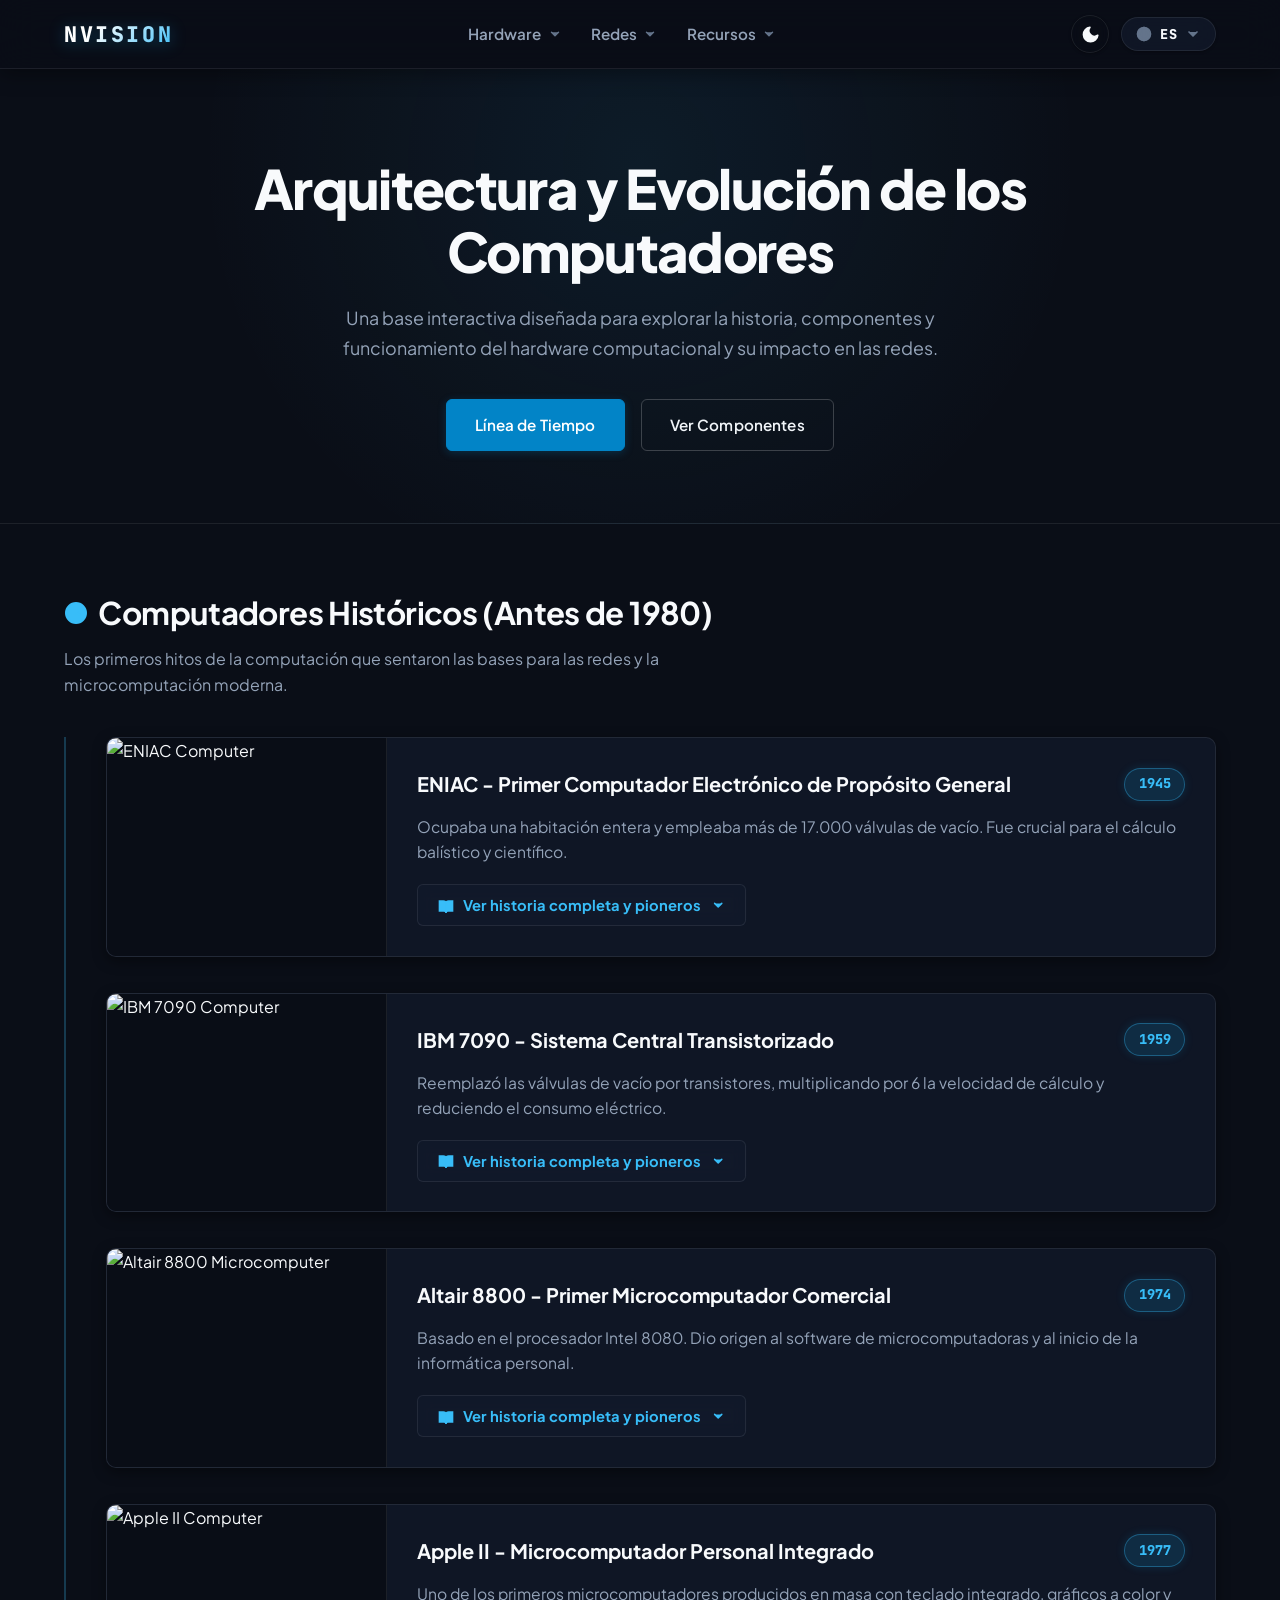
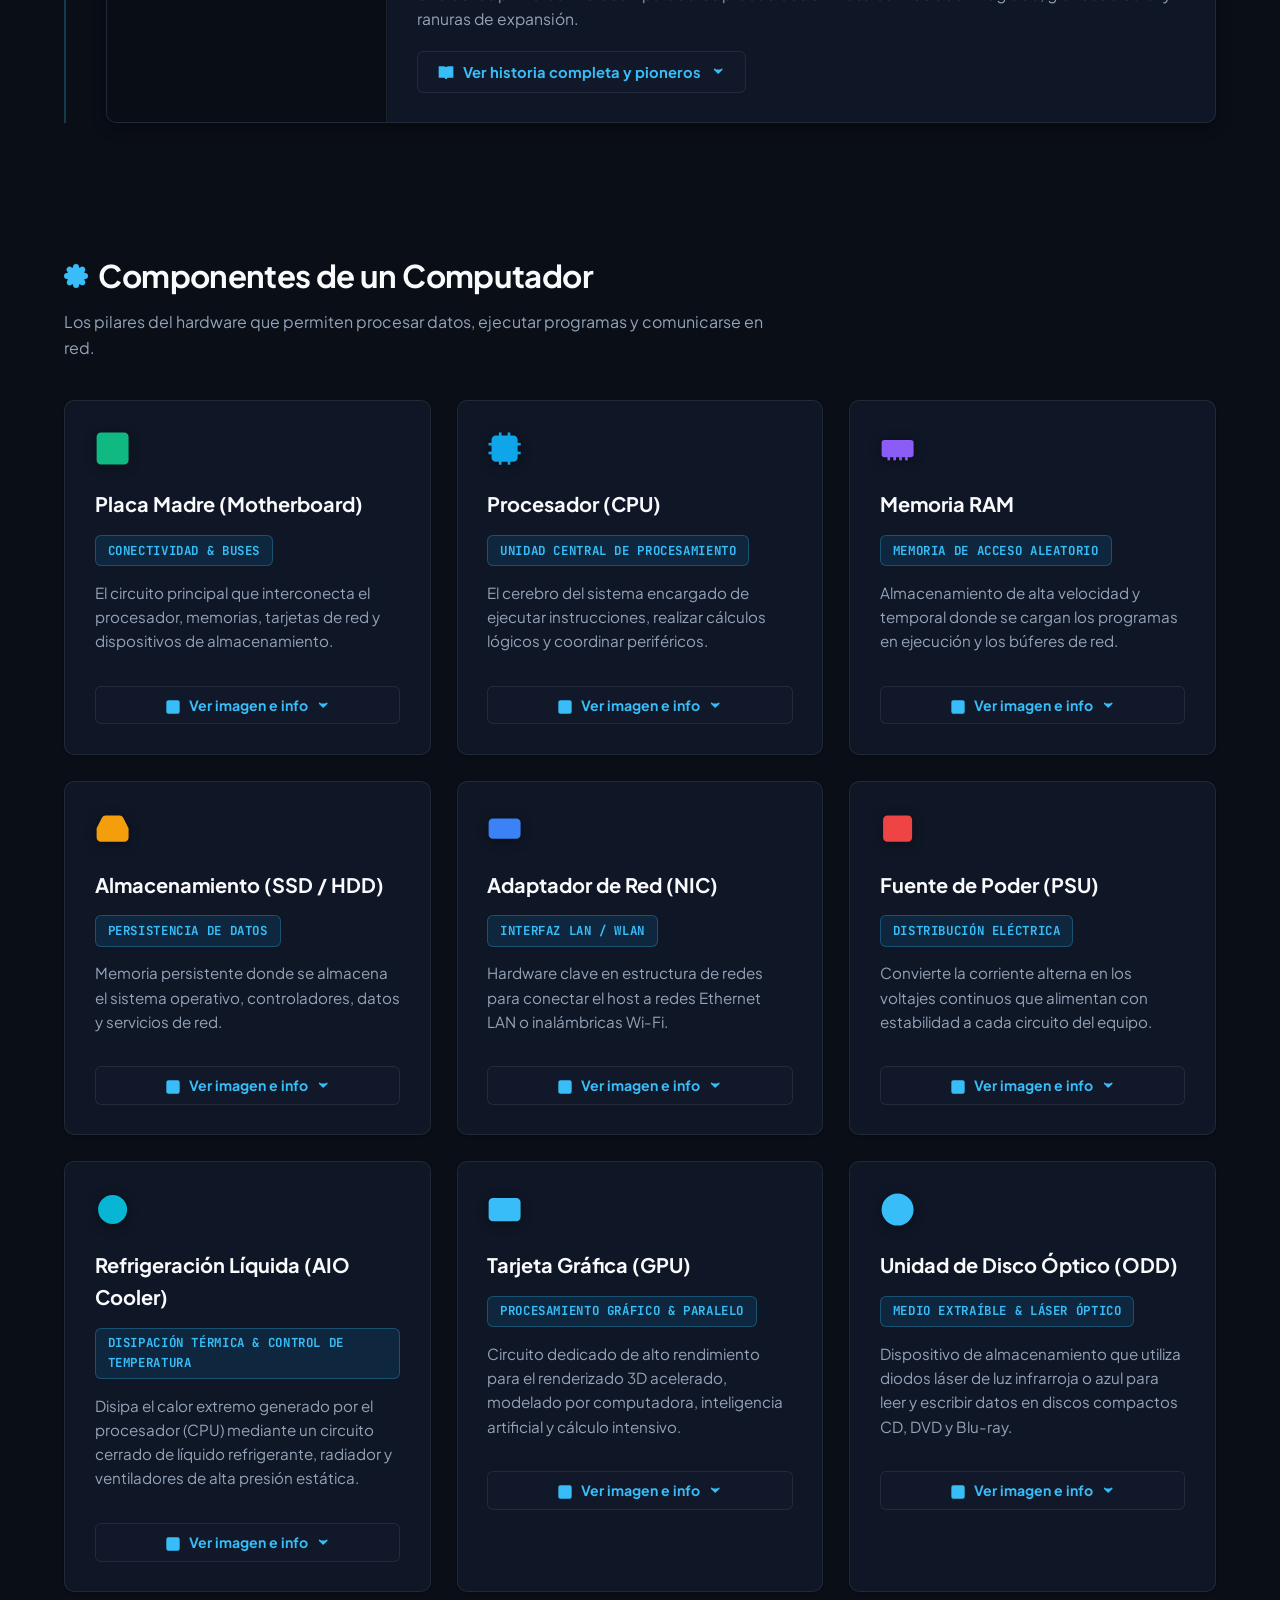
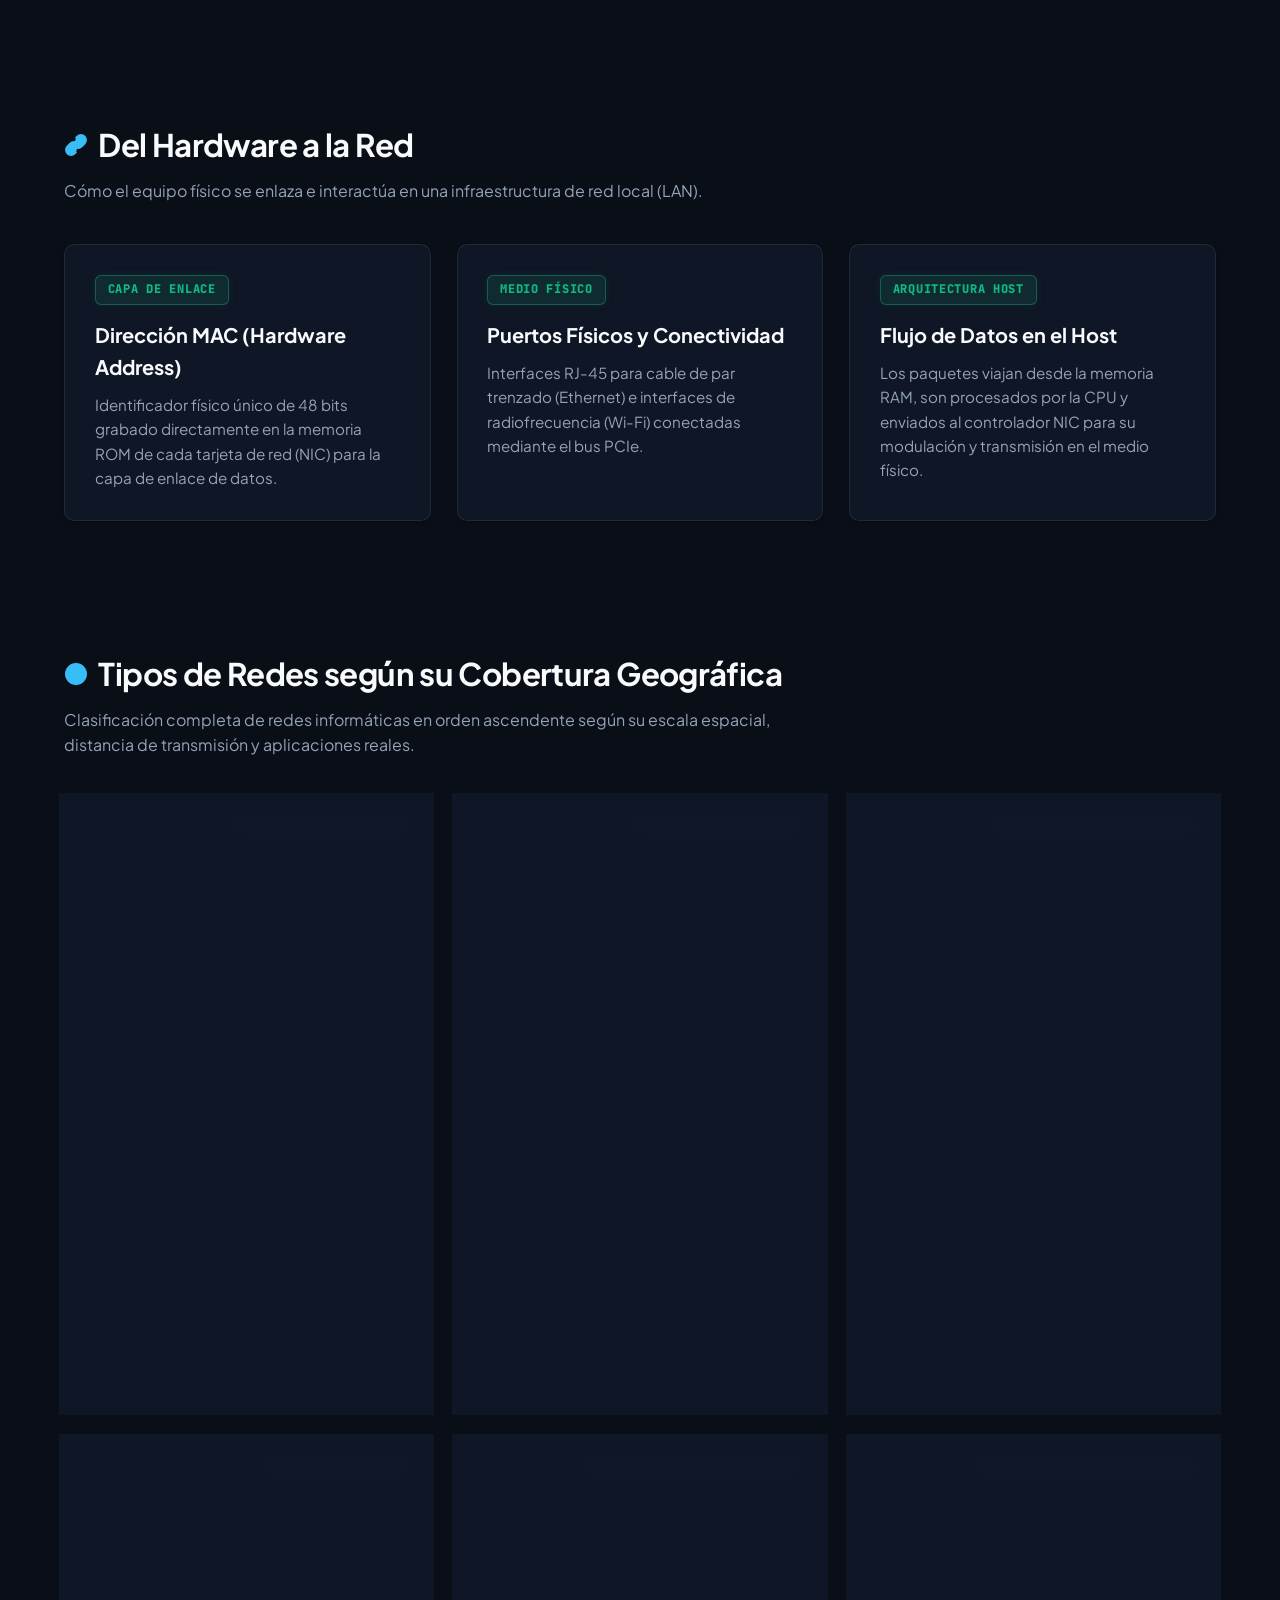
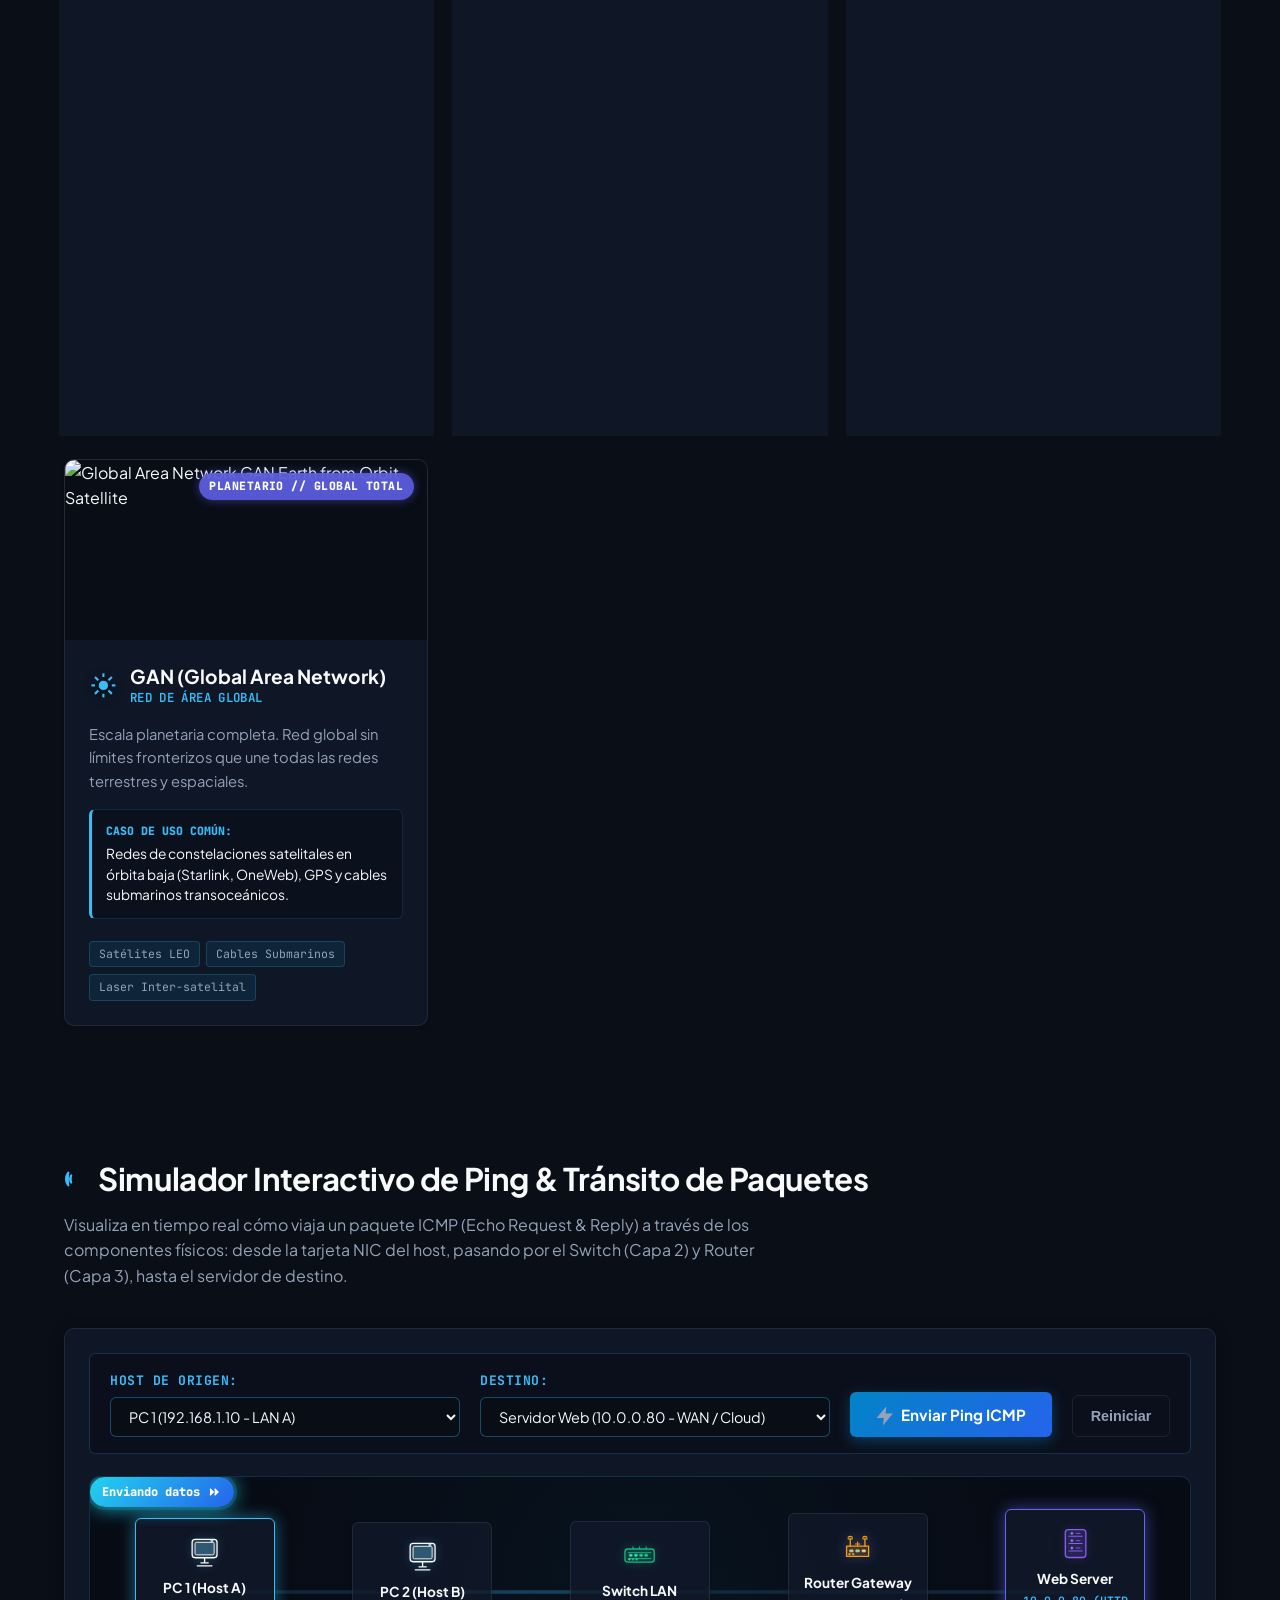
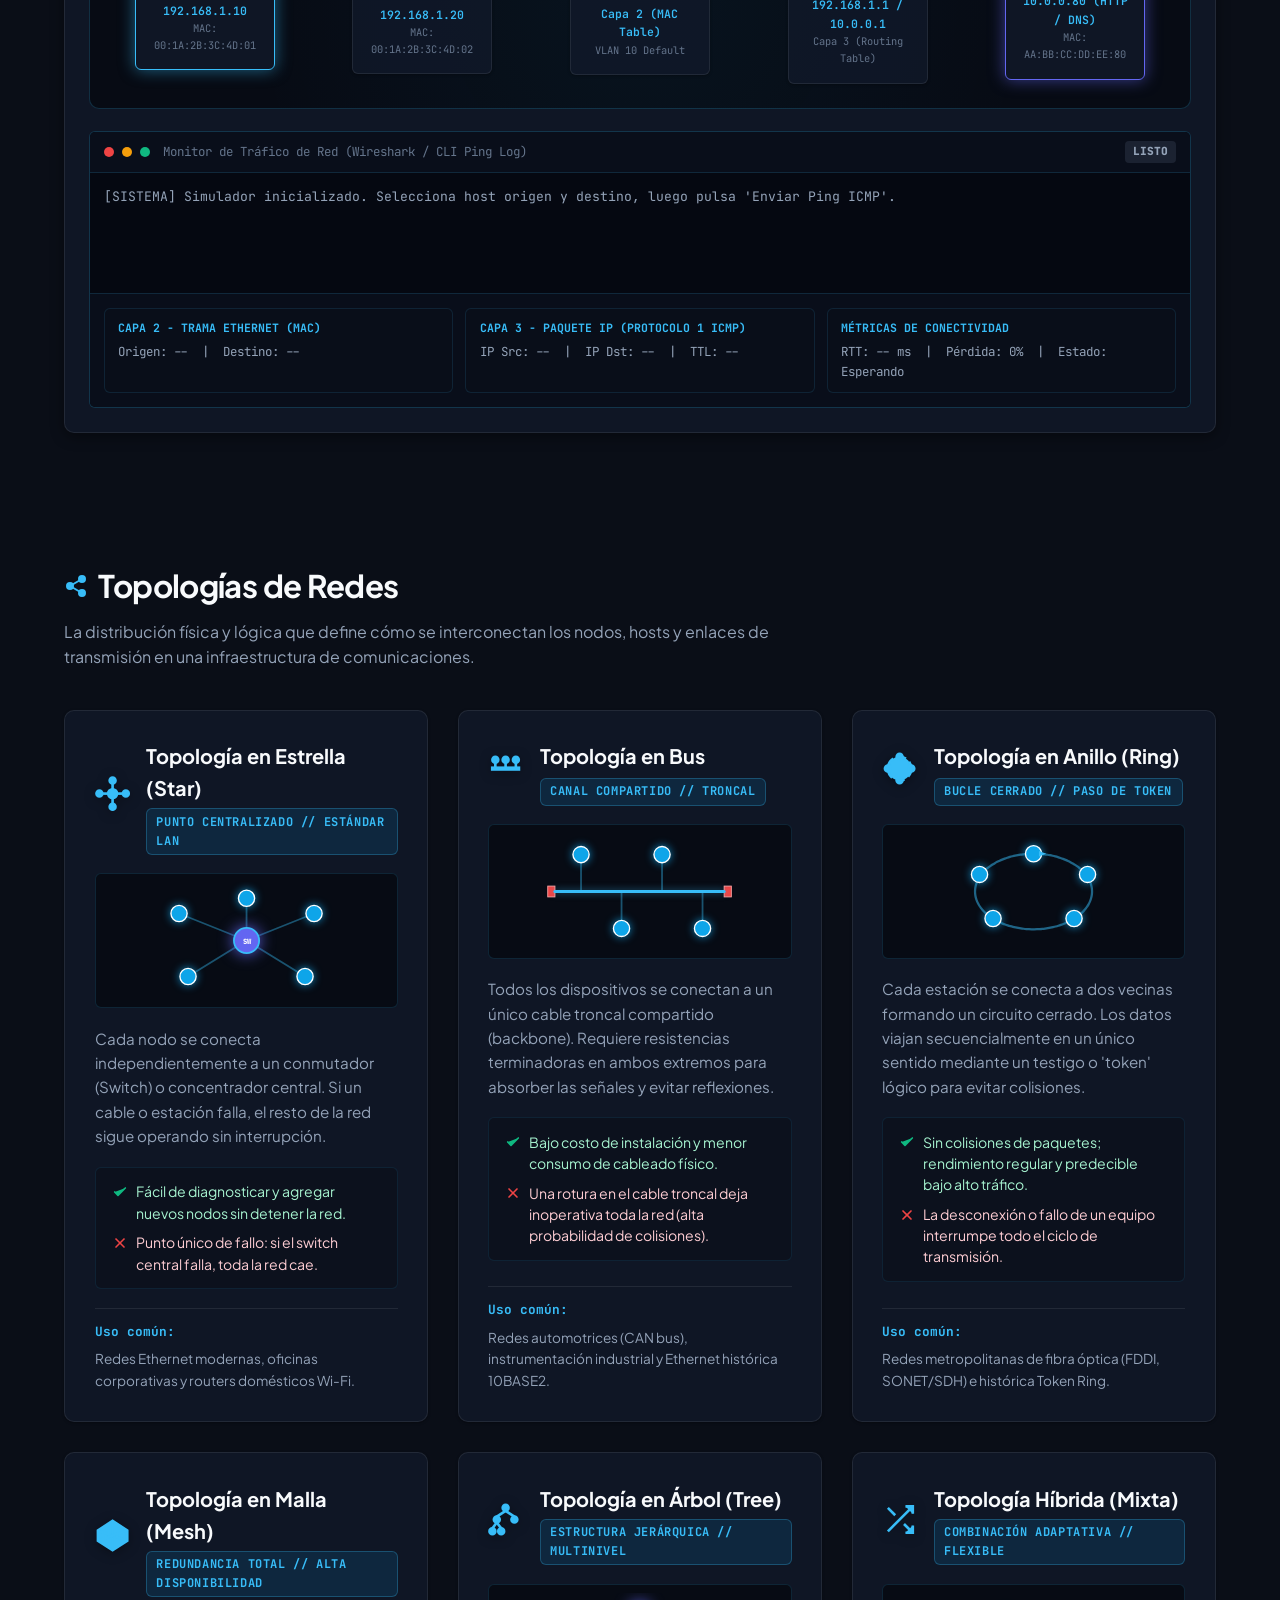
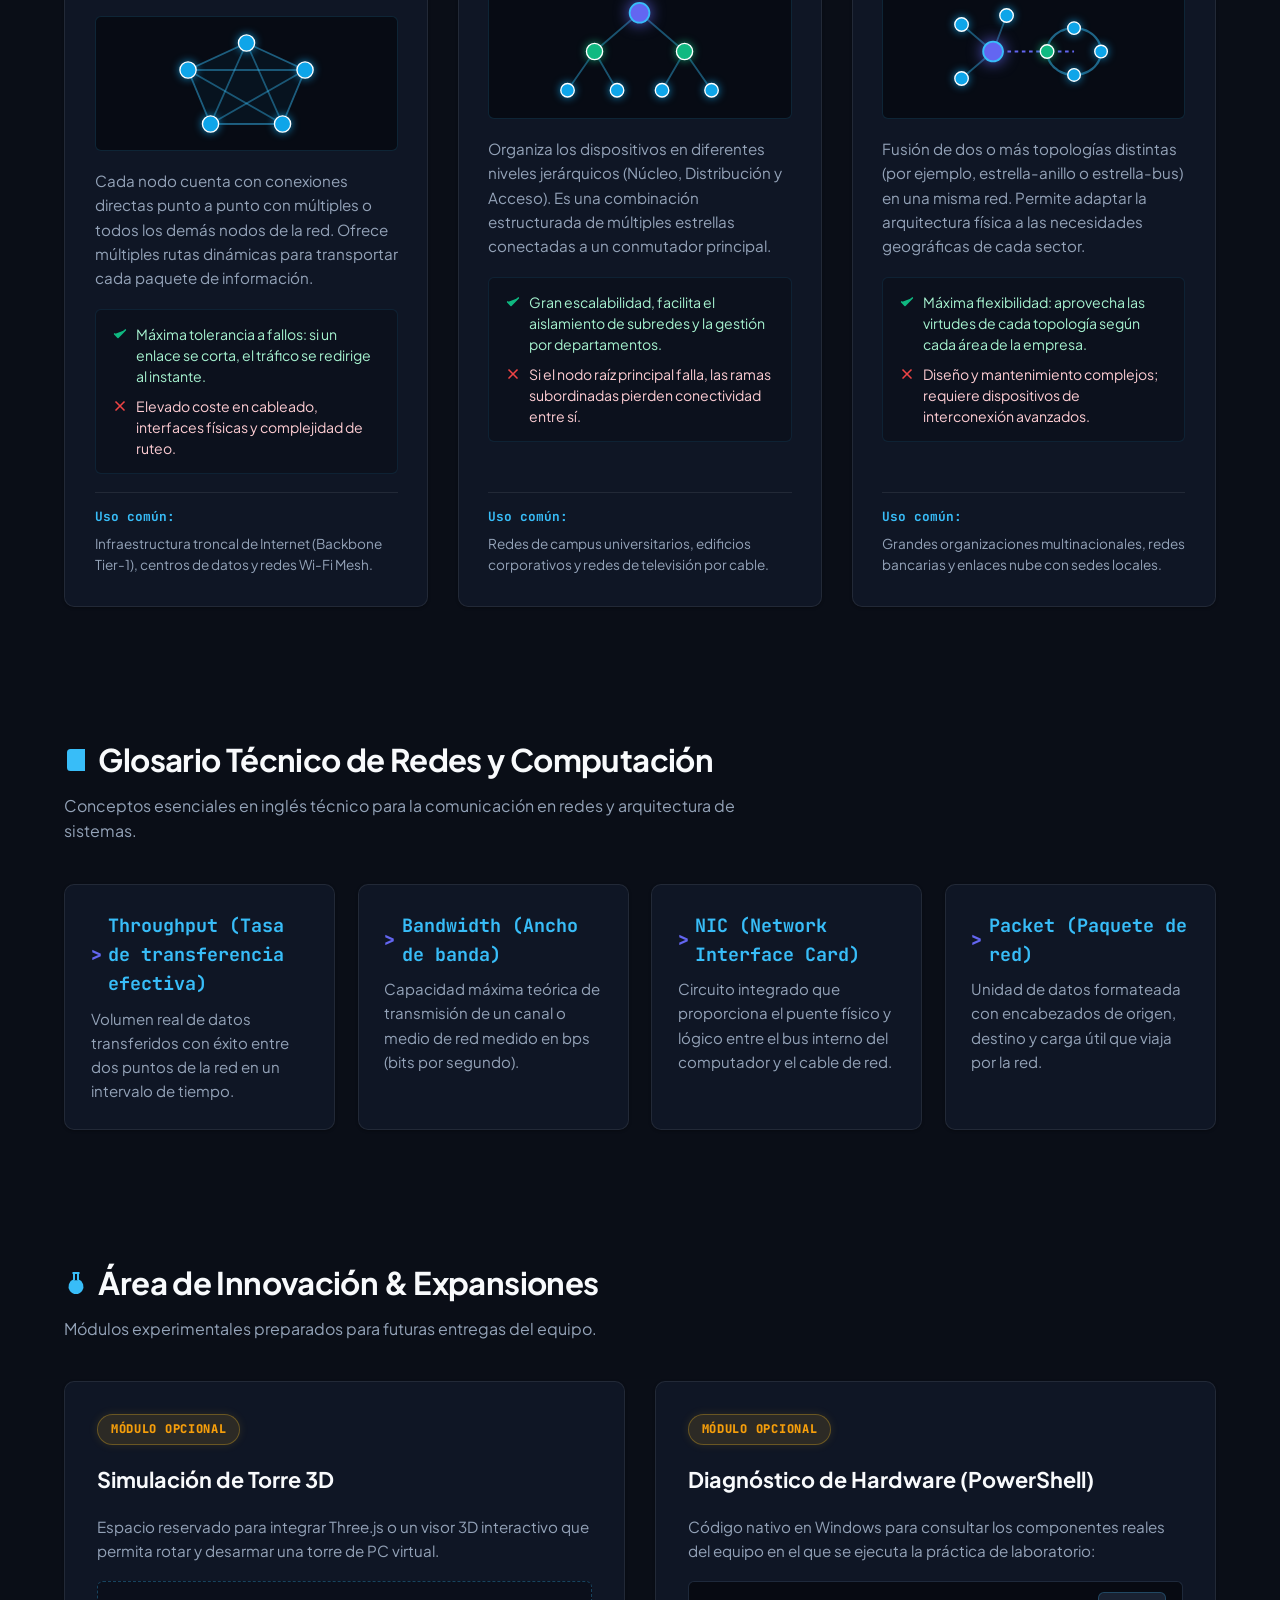
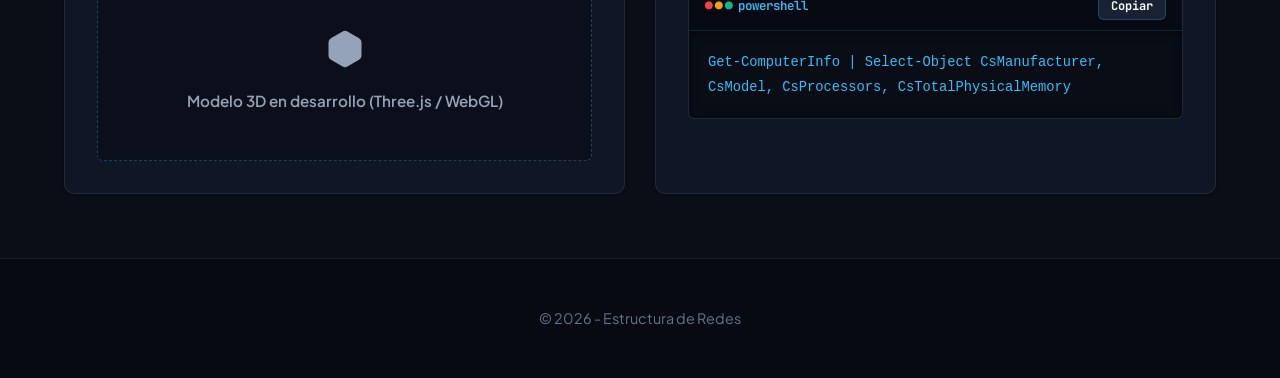
==== commit 109724a3: "n Co-authored-by: Copilot <223556219+Copilot@users.noreply.github.com>" ====
--- a/index.html
+++ b/index.html
@@ -951,7 +951,7 @@
 
             <!-- Switch Capa 2 -->
             <div class="sim-device central" id="node-switch">
-              <div class="device-icon-wrap switch-icon mono-icon"><svg viewBox="0 0 48 48" fill="none" aria-hidden="true"><path d="m6 15 18-8 18 8v18l-18 8-18-8V15Z" fill="currentColor" fill-opacity=".12" stroke="currentColor" stroke-width="1.8" stroke-linejoin="round"></path><path d="m6 15 18 8 18-8M24 23v18" stroke="currentColor" stroke-width="1.3"></path><circle cx="15" cy="18.5" r="1.7" fill="#34d399"></circle><circle cx="21" cy="21" r="1.7" fill="#34d399"></circle><circle cx="30" cy="21" r="1.7" fill="#67e8f9"></circle><circle cx="36" cy="18.5" r="1.7" fill="#67e8f9"></circle></svg></div>
+              <div class="device-icon-wrap switch-icon mono-icon"><svg viewBox="0 0 48 48" fill="none" aria-hidden="true"><rect x="4" y="15" width="40" height="18" rx="4" fill="currentColor" fill-opacity=".12" stroke="currentColor" stroke-width="1.8"></rect><path d="M8 20h32M8 28h32" stroke="currentColor" stroke-width="1.2"></path><rect x="10" y="22" width="4" height="3" rx=".7" fill="#67e8f9"></rect><rect x="17" y="22" width="4" height="3" rx=".7" fill="#67e8f9"></rect><rect x="24" y="22" width="4" height="3" rx=".7" fill="#34d399"></rect><rect x="31" y="22" width="4" height="3" rx=".7" fill="#34d399"></rect><circle cx="10" cy="29" r="1.3" fill="#fbbf24"></circle><circle cx="15" cy="29" r="1.3" fill="#34d399"></circle><circle cx="20" cy="29" r="1.3" fill="#34d399"></circle><path d="M15 12v3M24 12v3M33 12v3" stroke="currentColor" stroke-width="1.5" stroke-linecap="round"></path></svg></div>
               <strong class="device-name">Switch LAN</strong>
               <span class="device-ip" data-i18n="sim_l2_badge">Capa 2 (MAC Table)</span>
               <span class="device-mac">VLAN 10 Default</span>
@@ -961,18 +961,15 @@
             <div class="sim-device router" id="node-router">
               <div class="device-icon-wrap router-icon mono-icon">
                 <svg viewBox="0 0 48 48" fill="none" aria-hidden="true">
-                  <defs>
-                    <linearGradient id="router-face-gradient" x1="8" y1="8" x2="40" y2="40" gradientUnits="userSpaceOnUse">
-                      <stop stop-color="#c4b5fd"></stop>
-                      <stop offset="1" stop-color="#6366f1"></stop>
-                    </linearGradient>
-                  </defs>
-                  <path d="M7 16.5 24 8l17 8.5v15L24 40 7 31.5v-15Z" fill="url(#router-face-gradient)" fill-opacity=".16" stroke="currentColor" stroke-width="1.8" stroke-linejoin="round"></path>
-                  <path d="m7 16.5 17 9 17-9M24 25.5V40" stroke="currentColor" stroke-width="1.5" stroke-linejoin="round"></path>
-                  <path d="m16 20.5 4 2.1M28 27.4l4-2.1" stroke="currentColor" stroke-width="1.8" stroke-linecap="round"></path>
-                  <path d="m17.5 18.5 2.5 4.1-4.7-.5M30.5 29.5 28 25.4l4.7.5" fill="currentColor"></path>
-                  <circle cx="24" cy="31" r="1.5" fill="#67e8f9"></circle>
-                  <circle cx="29" cy="28.5" r="1.5" fill="#a7f3d0"></circle>
+                  <path d="M9 22h30v14H9z" fill="currentColor" fill-opacity=".12" stroke="currentColor" stroke-width="1.8" stroke-linejoin="round"></path>
+                  <path d="M14 22V12M34 22V12M11 12h6M31 12h6" stroke="currentColor" stroke-width="1.8" stroke-linecap="round"></path>
+                  <path d="M11 10c1.7-2 4.3-2 6 0M31 10c1.7-2 4.3-2 6 0" stroke="currentColor" stroke-width="1.4" stroke-linecap="round"></path>
+                  <rect x="13" y="27" width="5" height="3" rx=".7" fill="#67e8f9"></rect>
+                  <rect x="21.5" y="27" width="5" height="3" rx=".7" fill="#67e8f9"></rect>
+                  <rect x="30" y="27" width="5" height="3" rx=".7" fill="#a7f3d0"></rect>
+                  <circle cx="13" cy="33" r="1.2" fill="#fbbf24"></circle>
+                  <circle cx="18" cy="33" r="1.2" fill="#34d399"></circle>
+                  <path d="M21 19h6M24 16v6" stroke="currentColor" stroke-width="1.4" stroke-linecap="round"></path>
                 </svg>
               </div>
               <strong class="device-name">Router Gateway</strong>
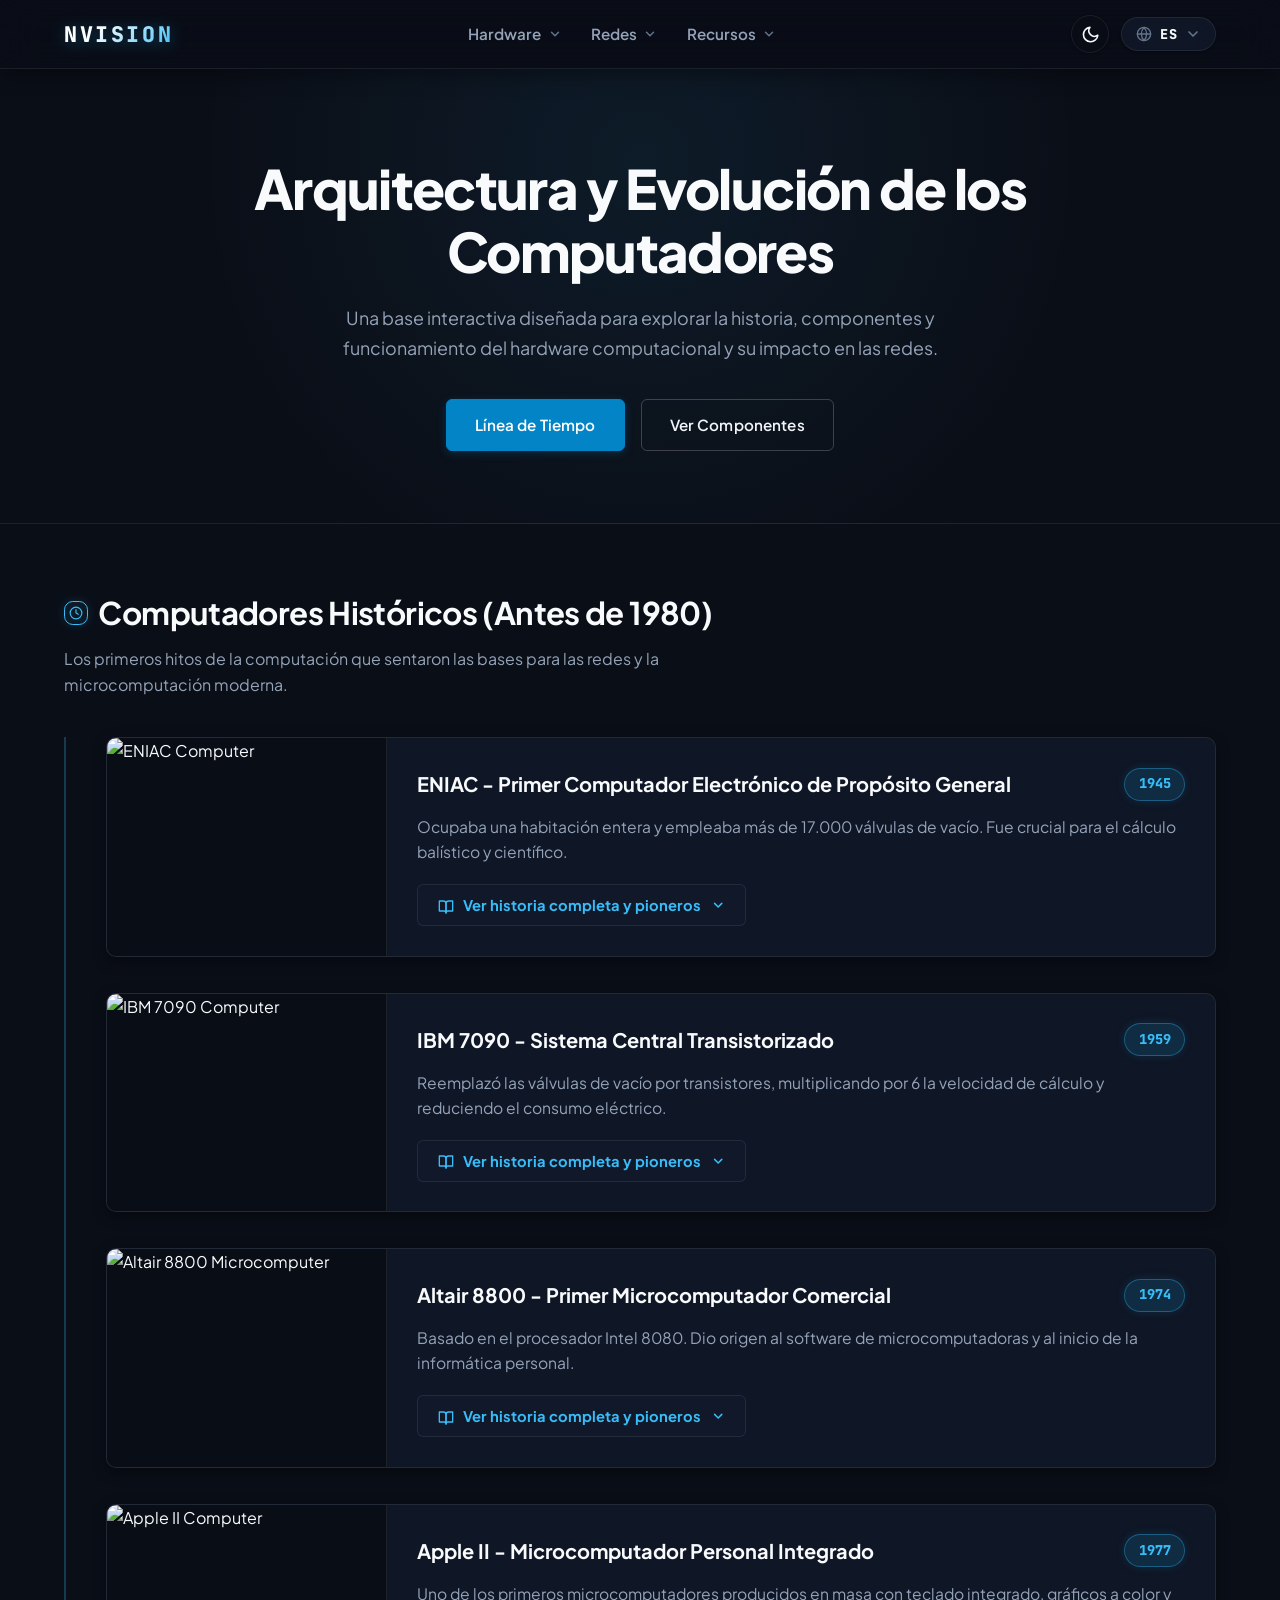
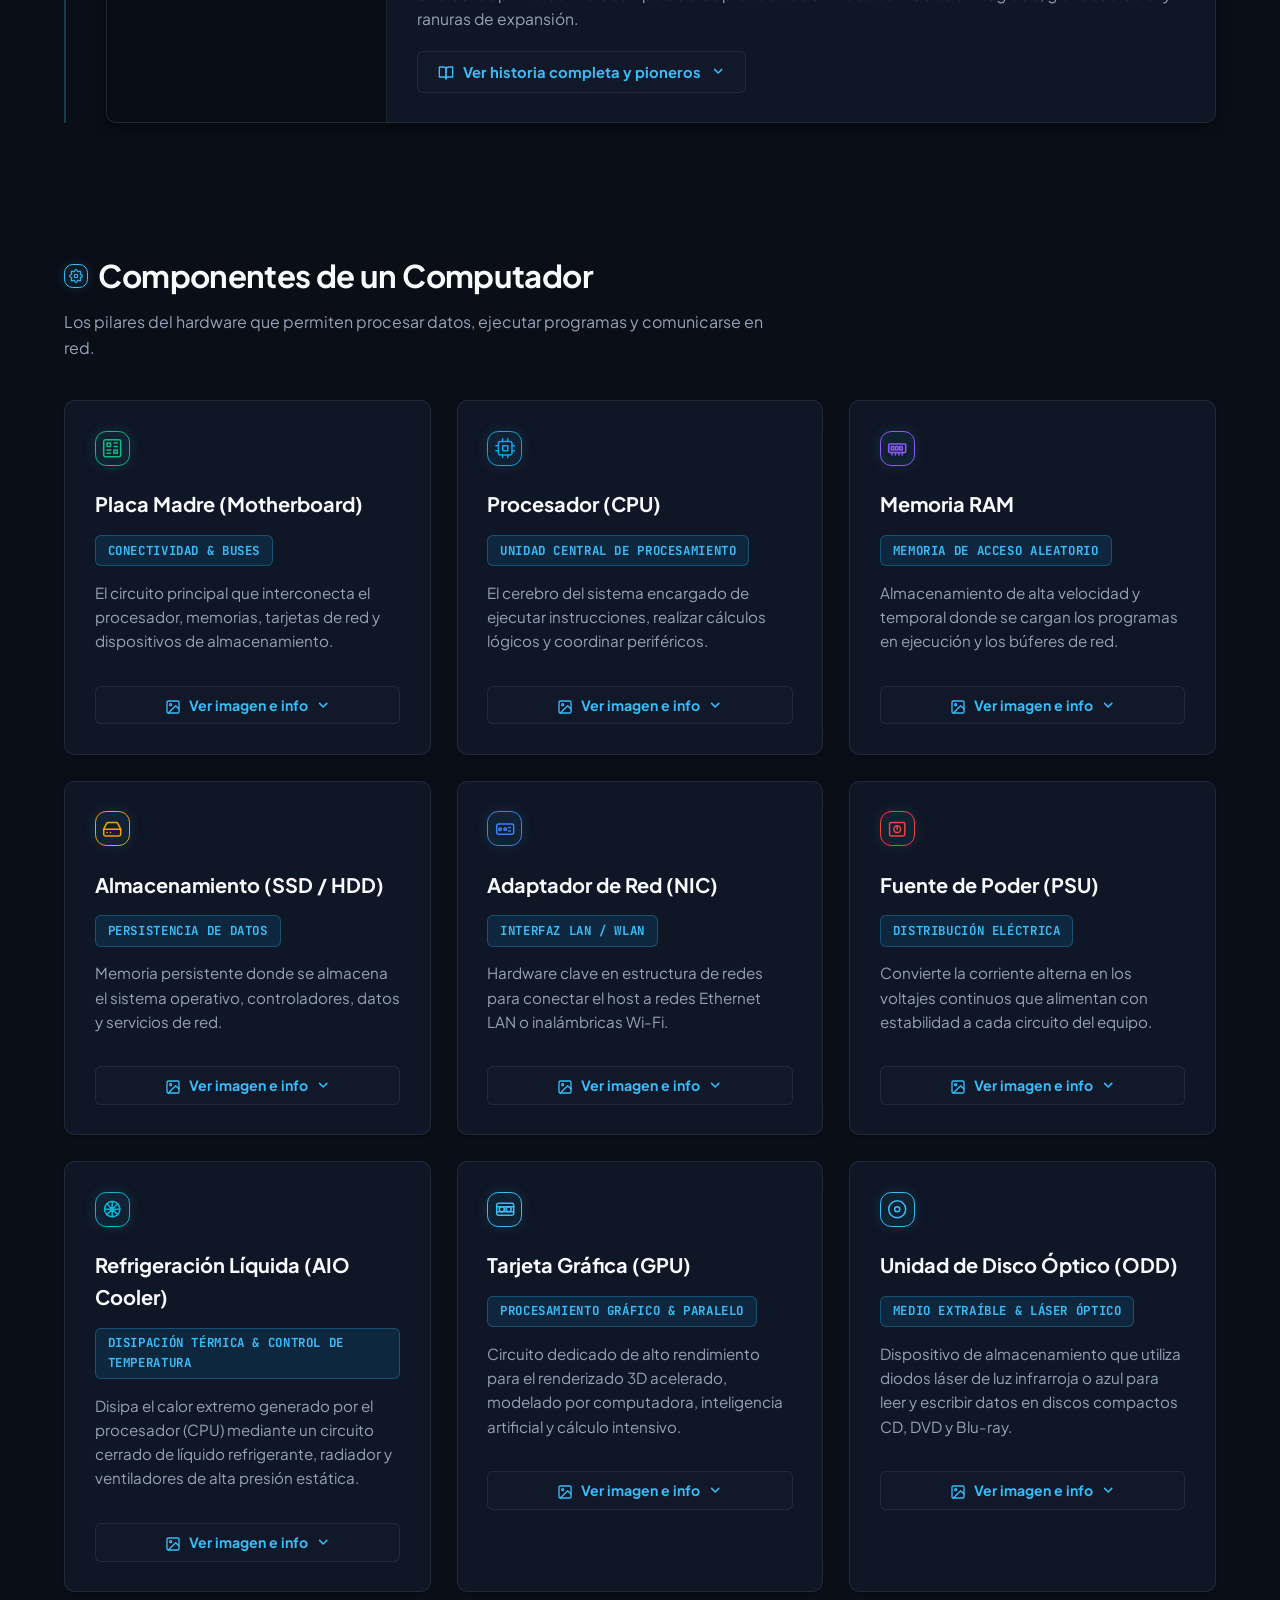
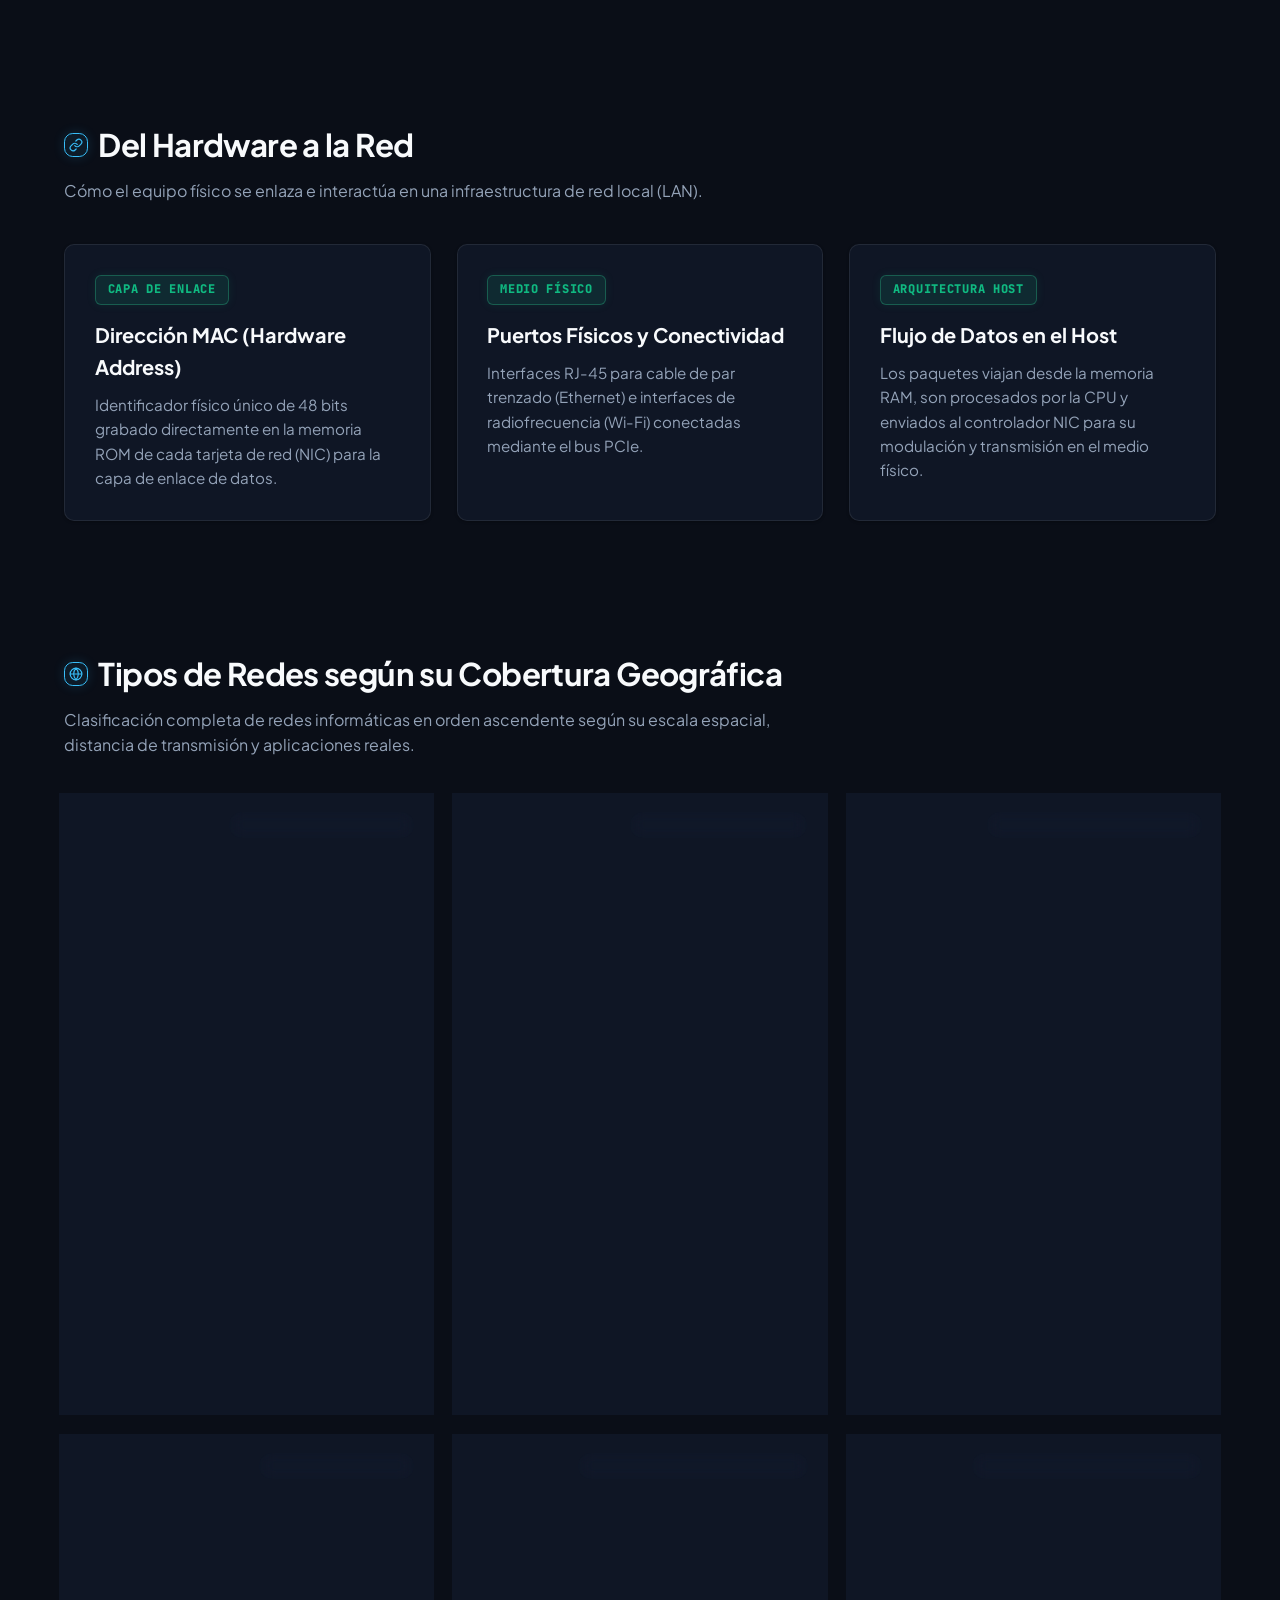
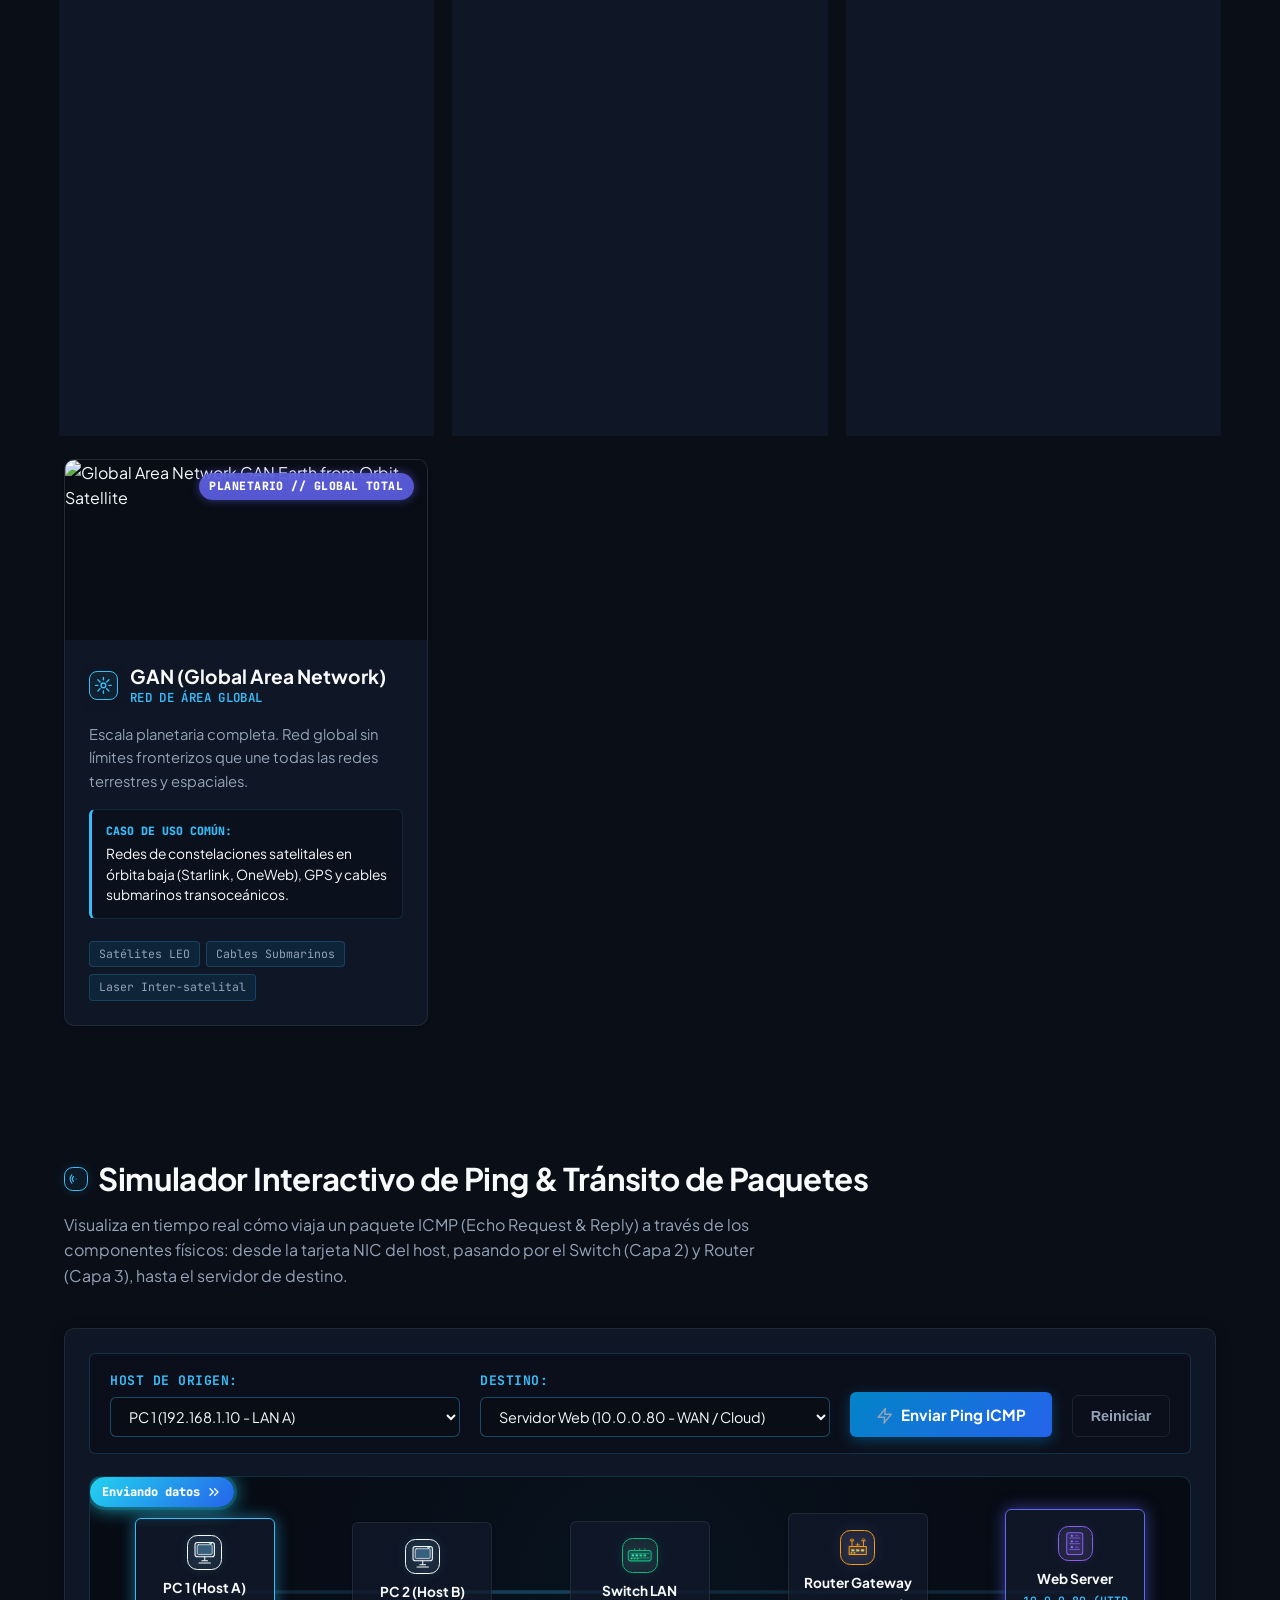
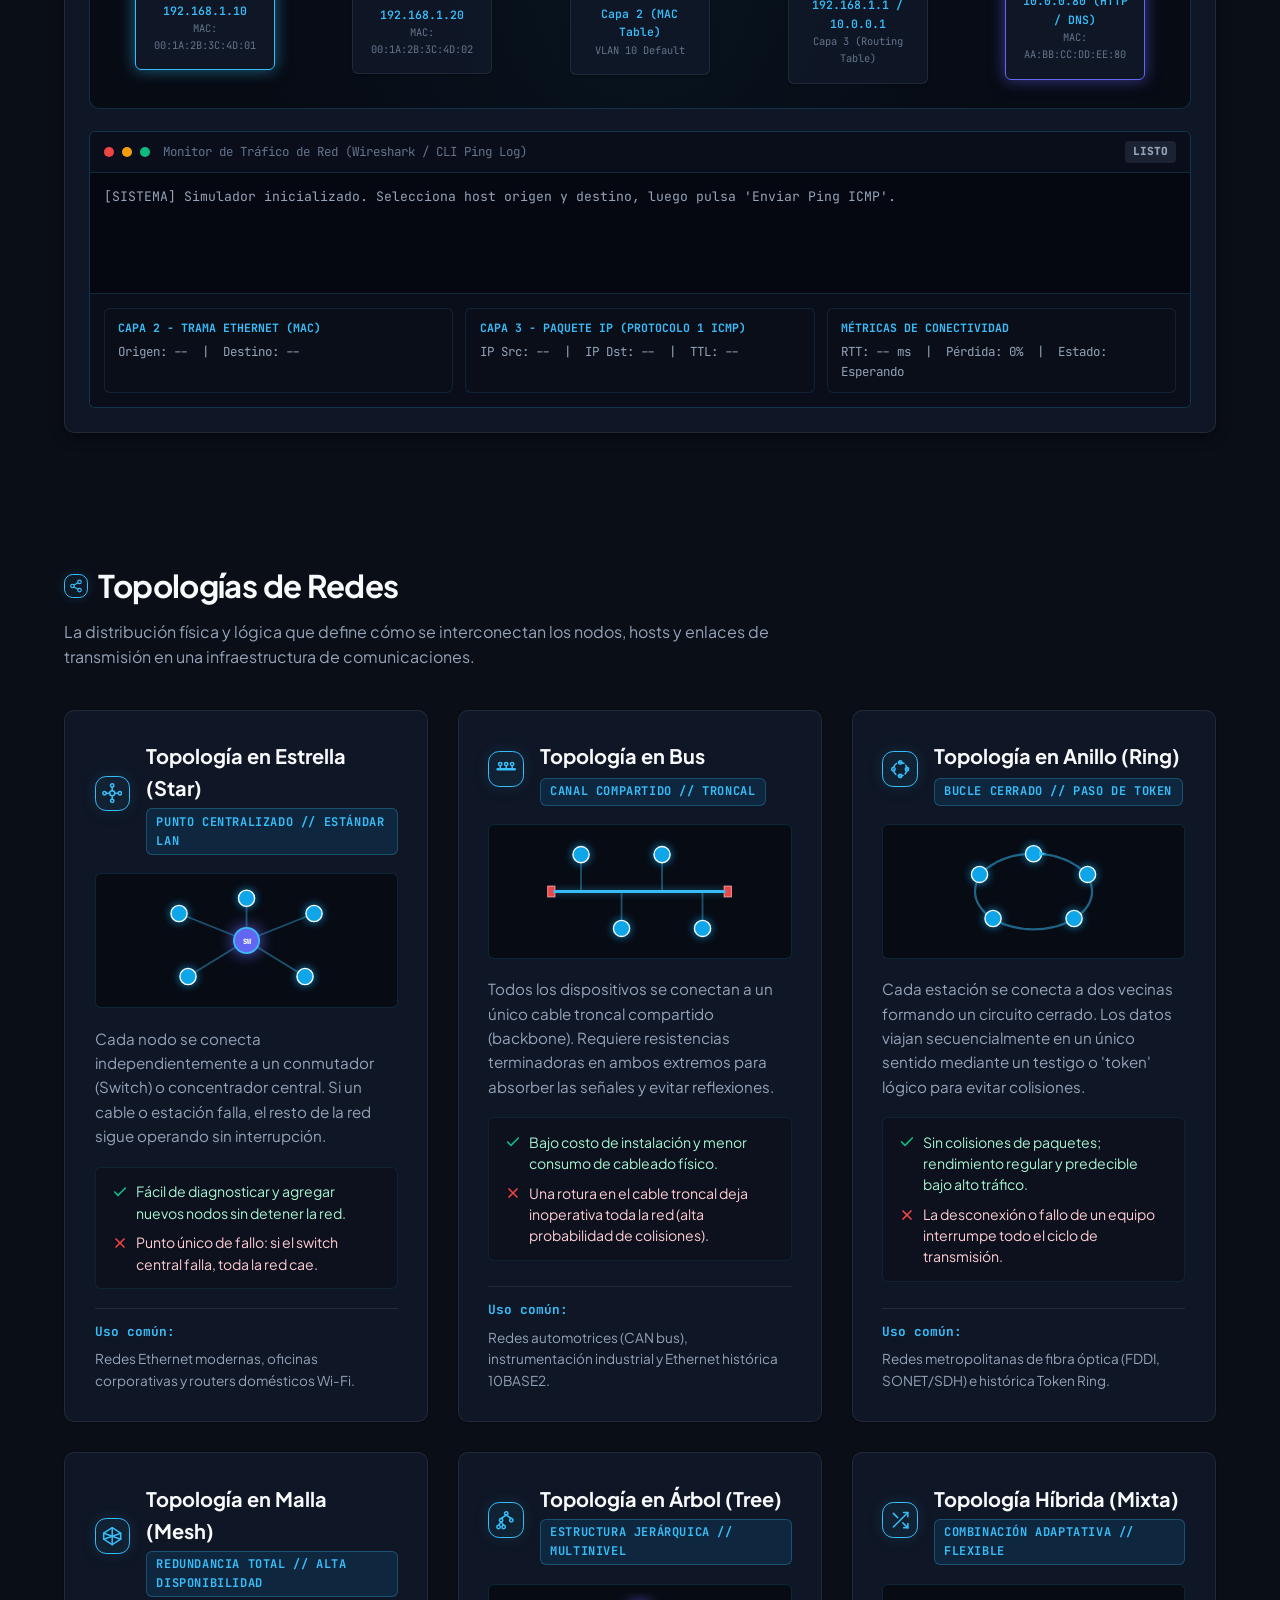
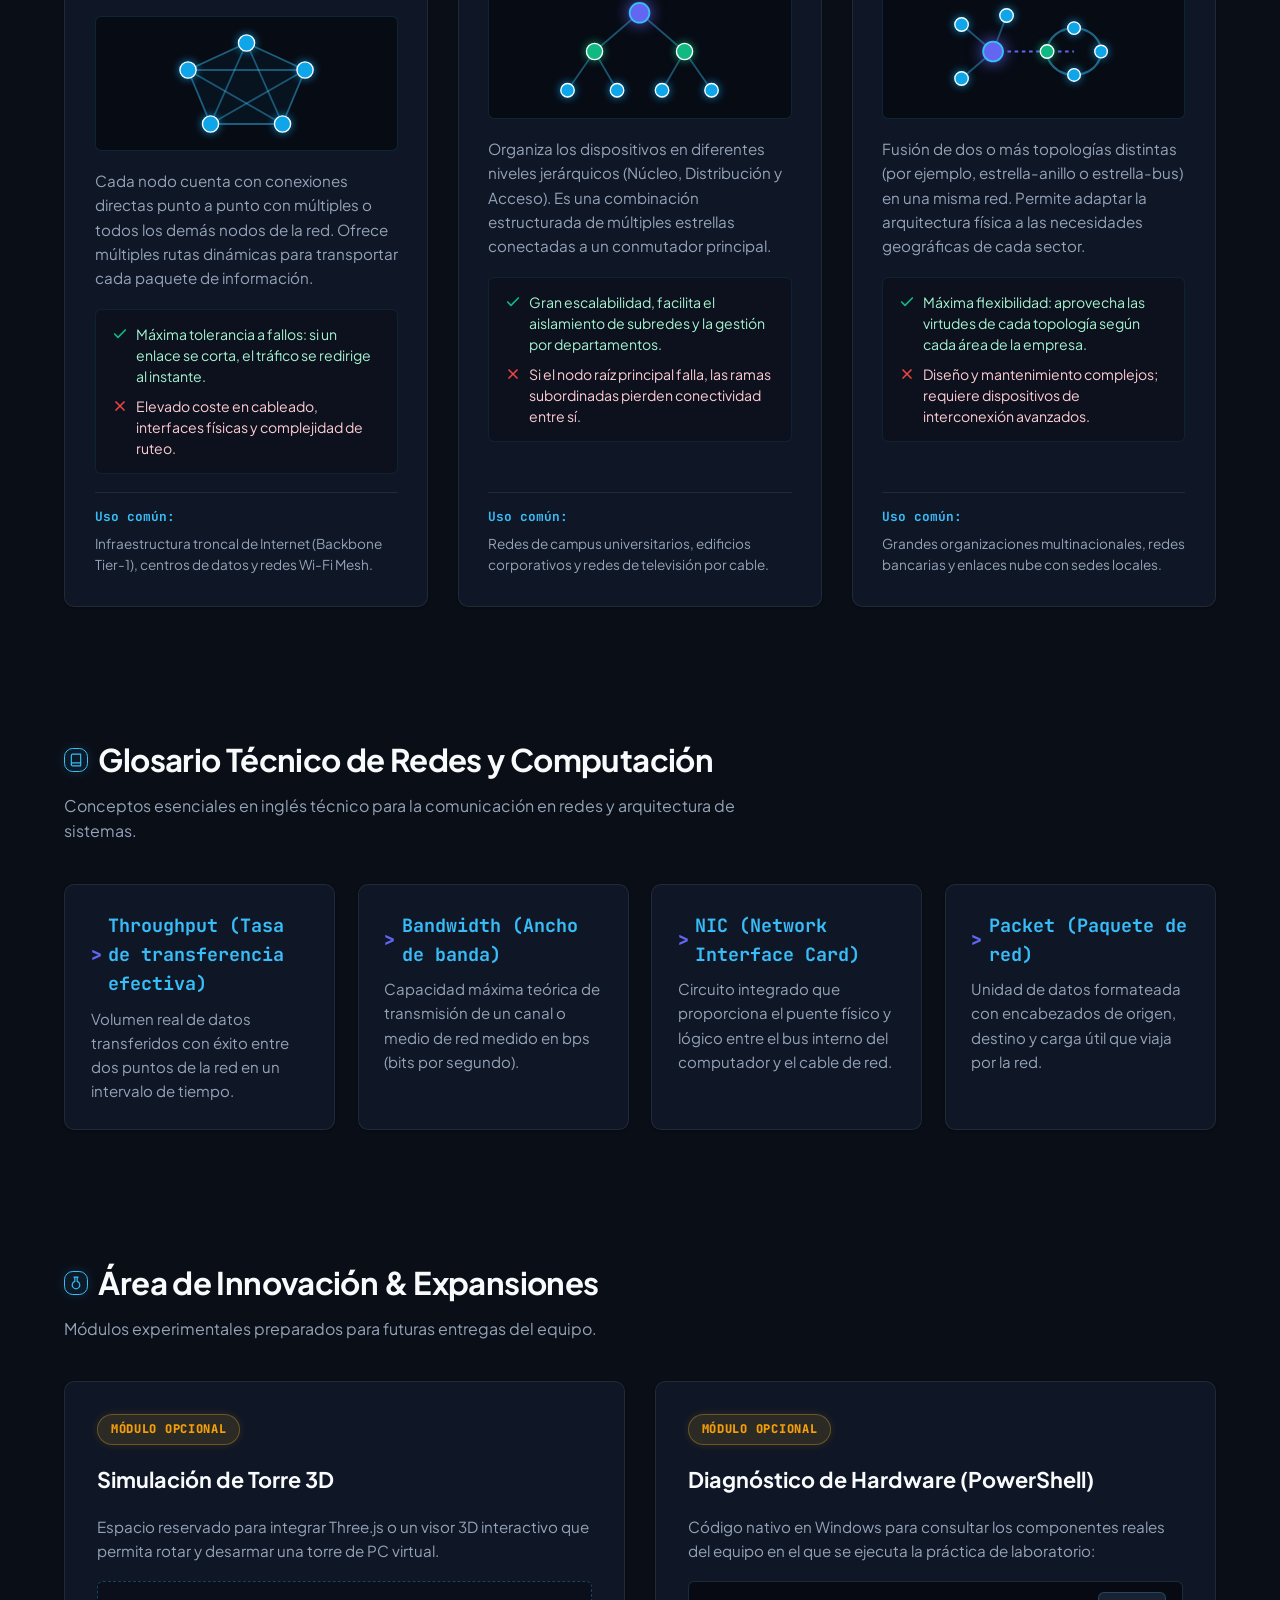
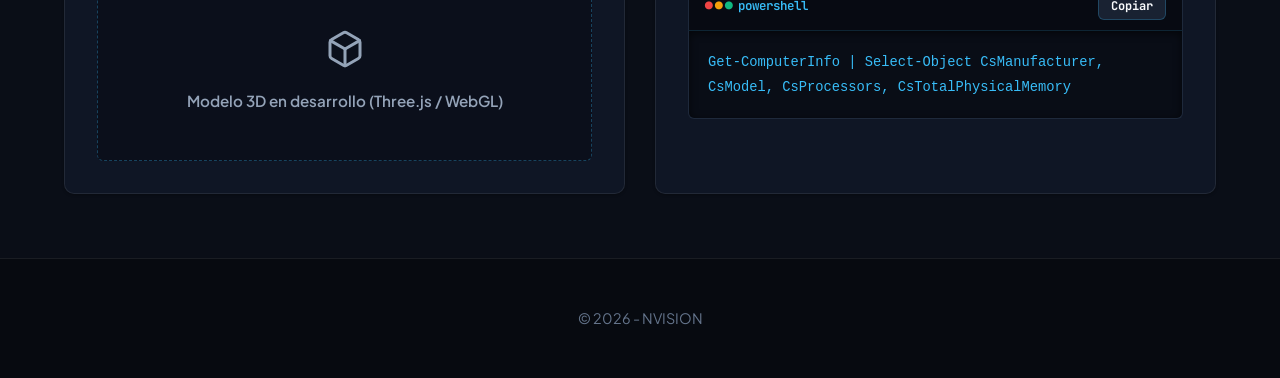
==== commit a36abe8e: "n Co-authored-by: Copilot <223556219+Copilot@users.noreply.github.com>" ====
--- a/index.html
+++ b/index.html
@@ -1424,7 +1424,7 @@
 
   <!-- Footer -->
   <footer class="site-footer">
-    <p>© 2026 - <span data-i18n="footer_text">Estructura de Redes</span></p>
+    <p>© 2026 - <span data-i18n="footer_text">NVISION</span></p>
   </footer>
 
   <!-- Script interactivo bilingüe y menú móvil -->
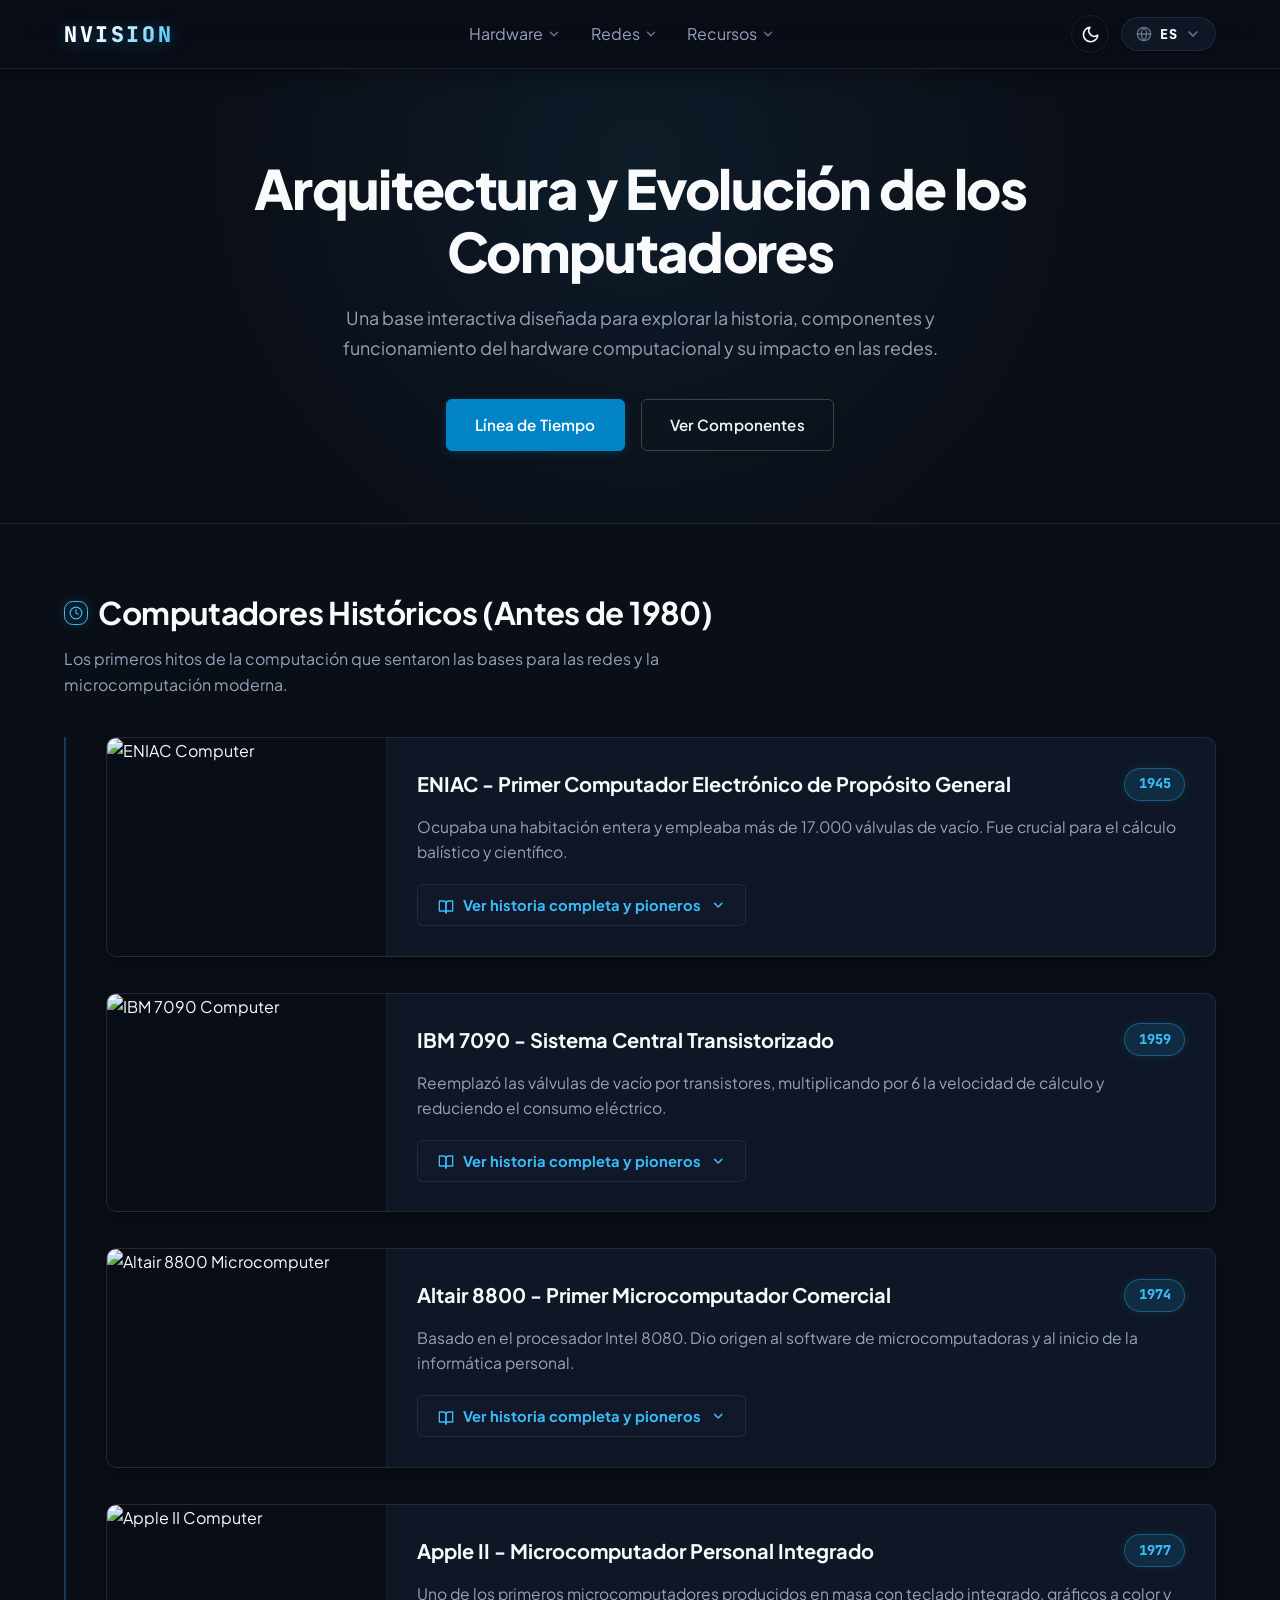
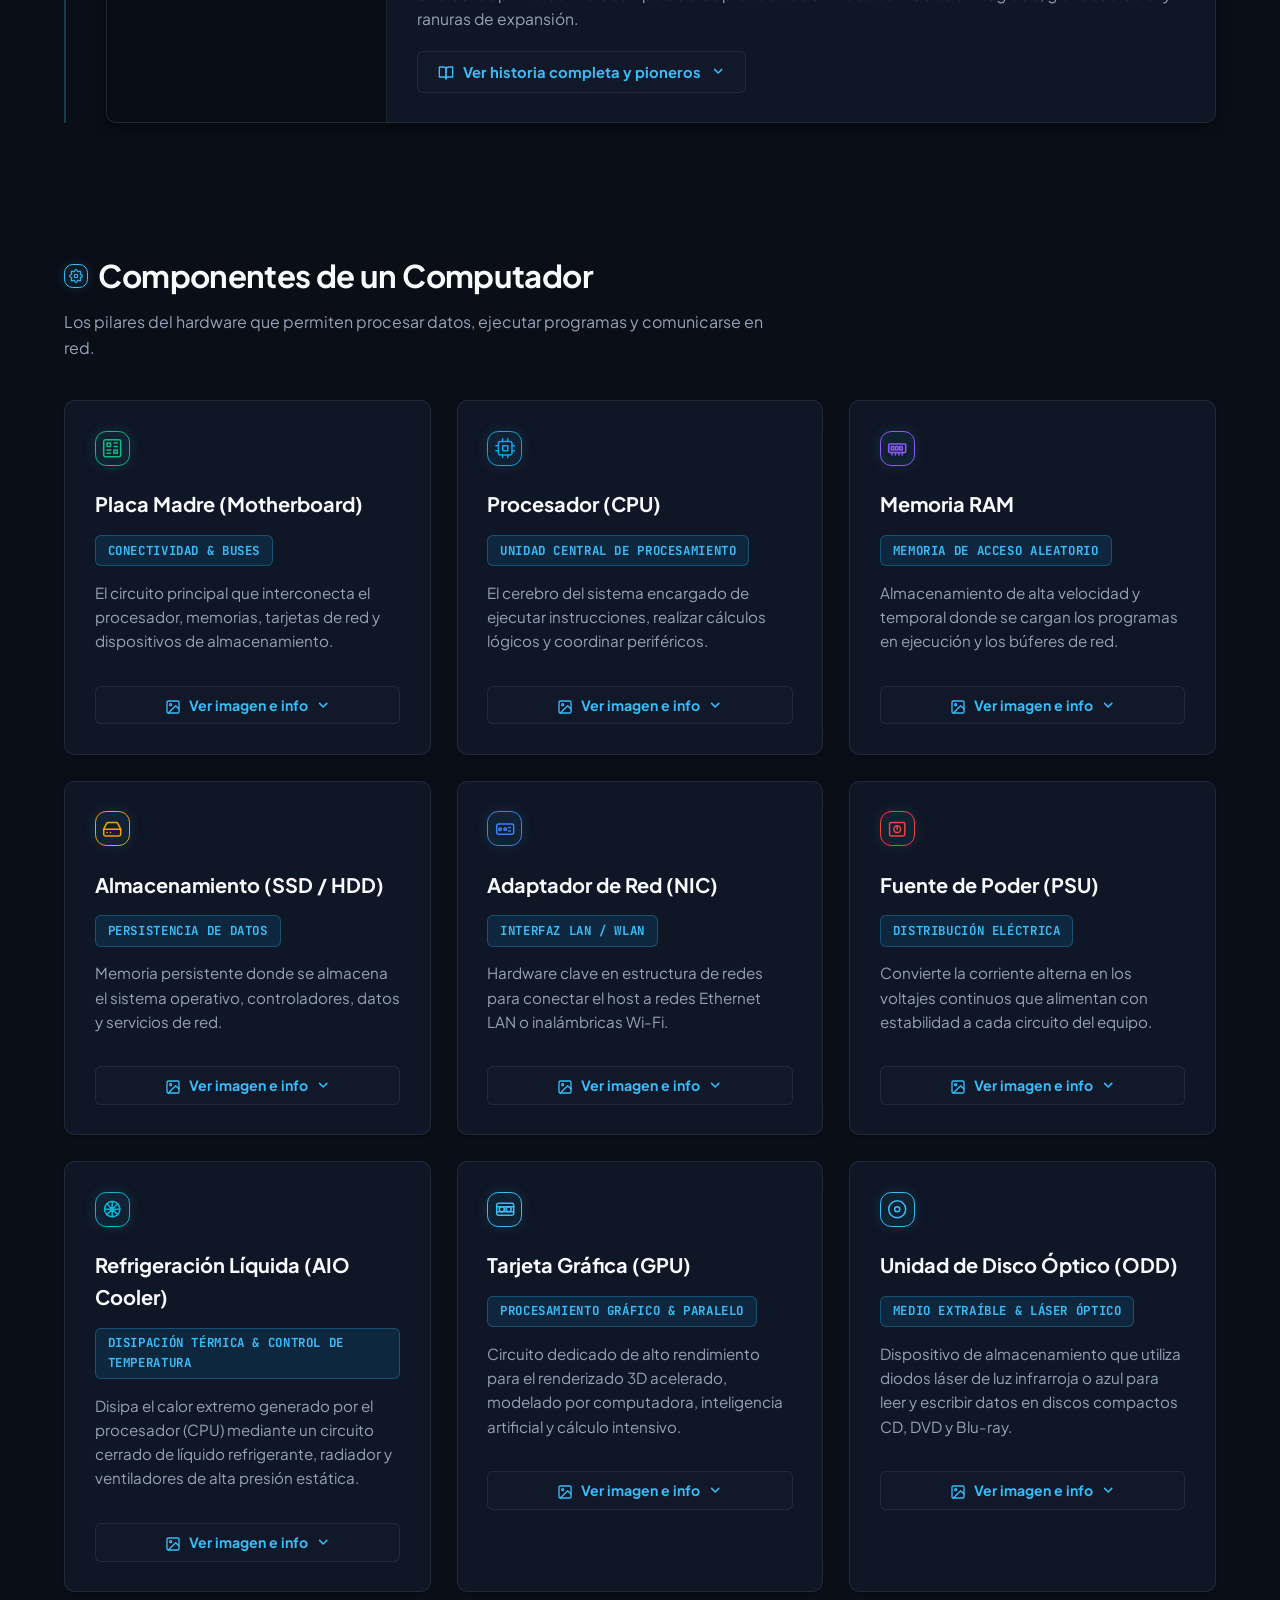
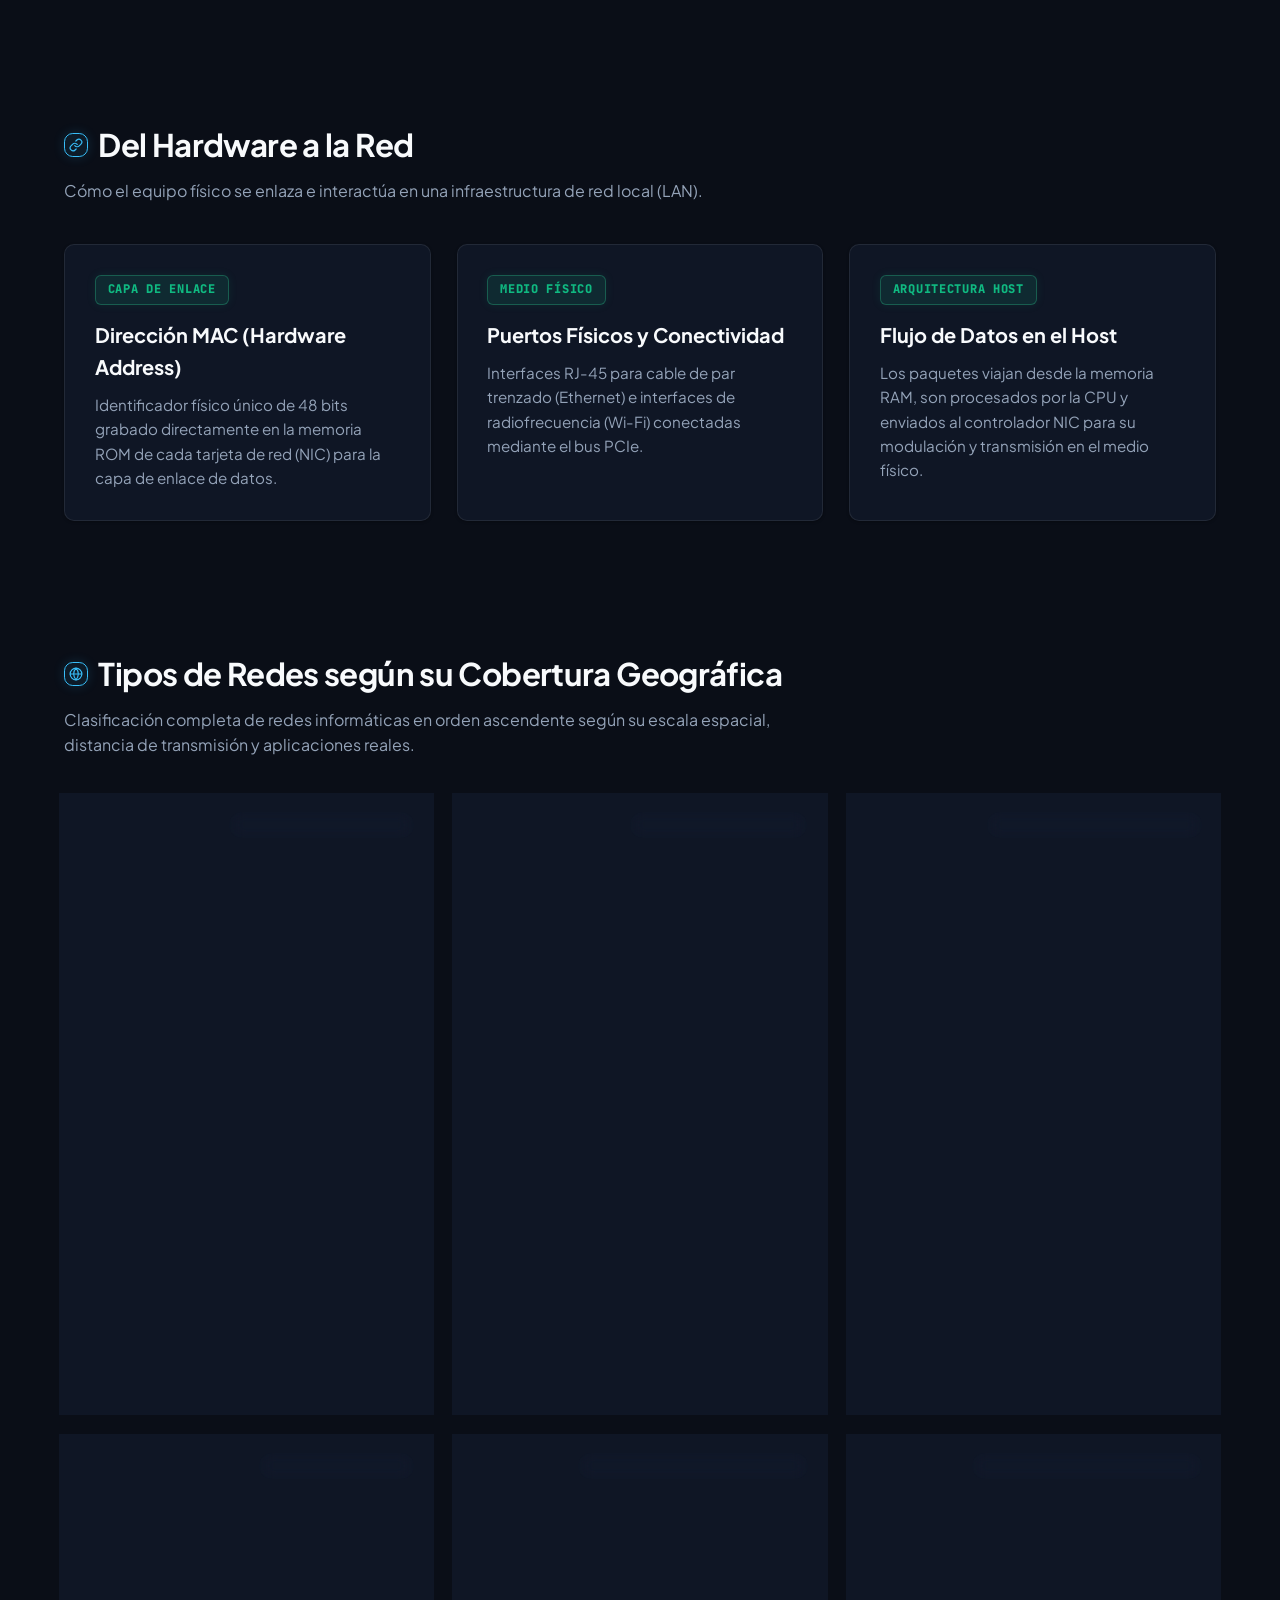
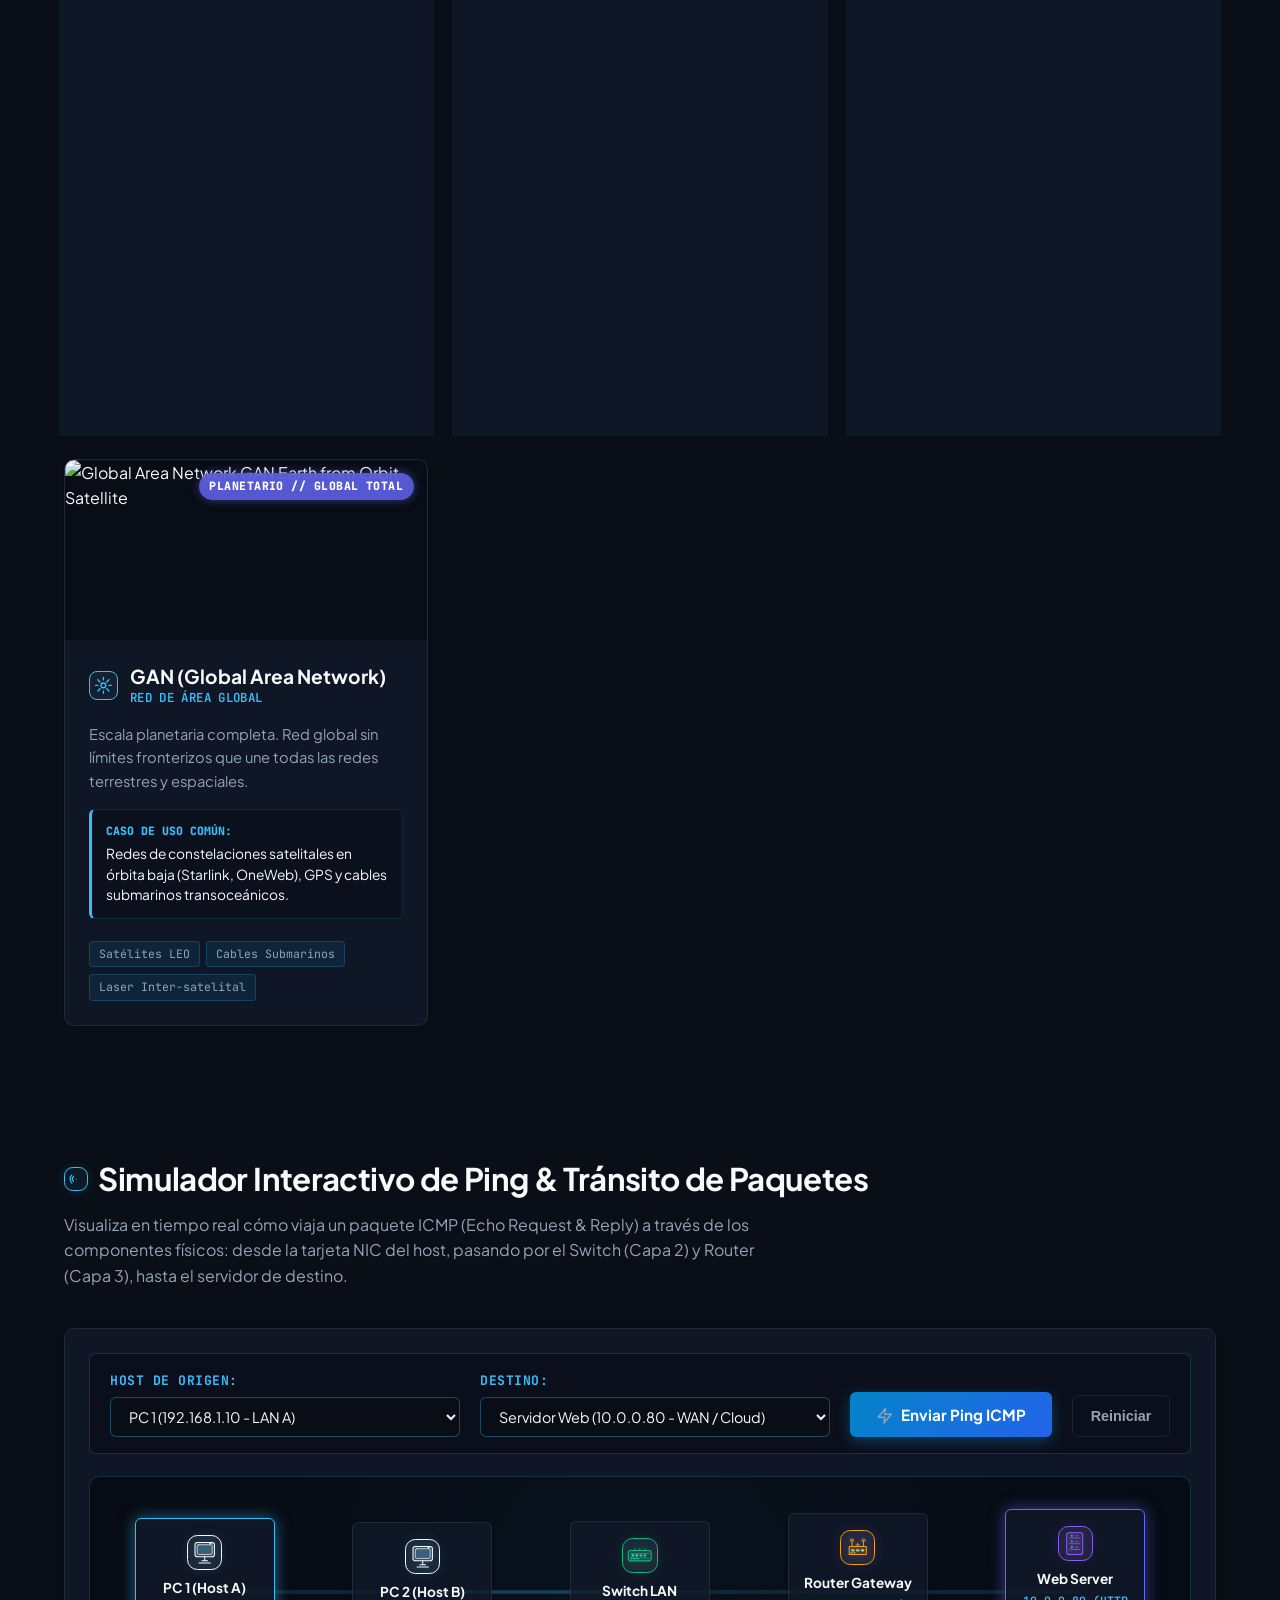
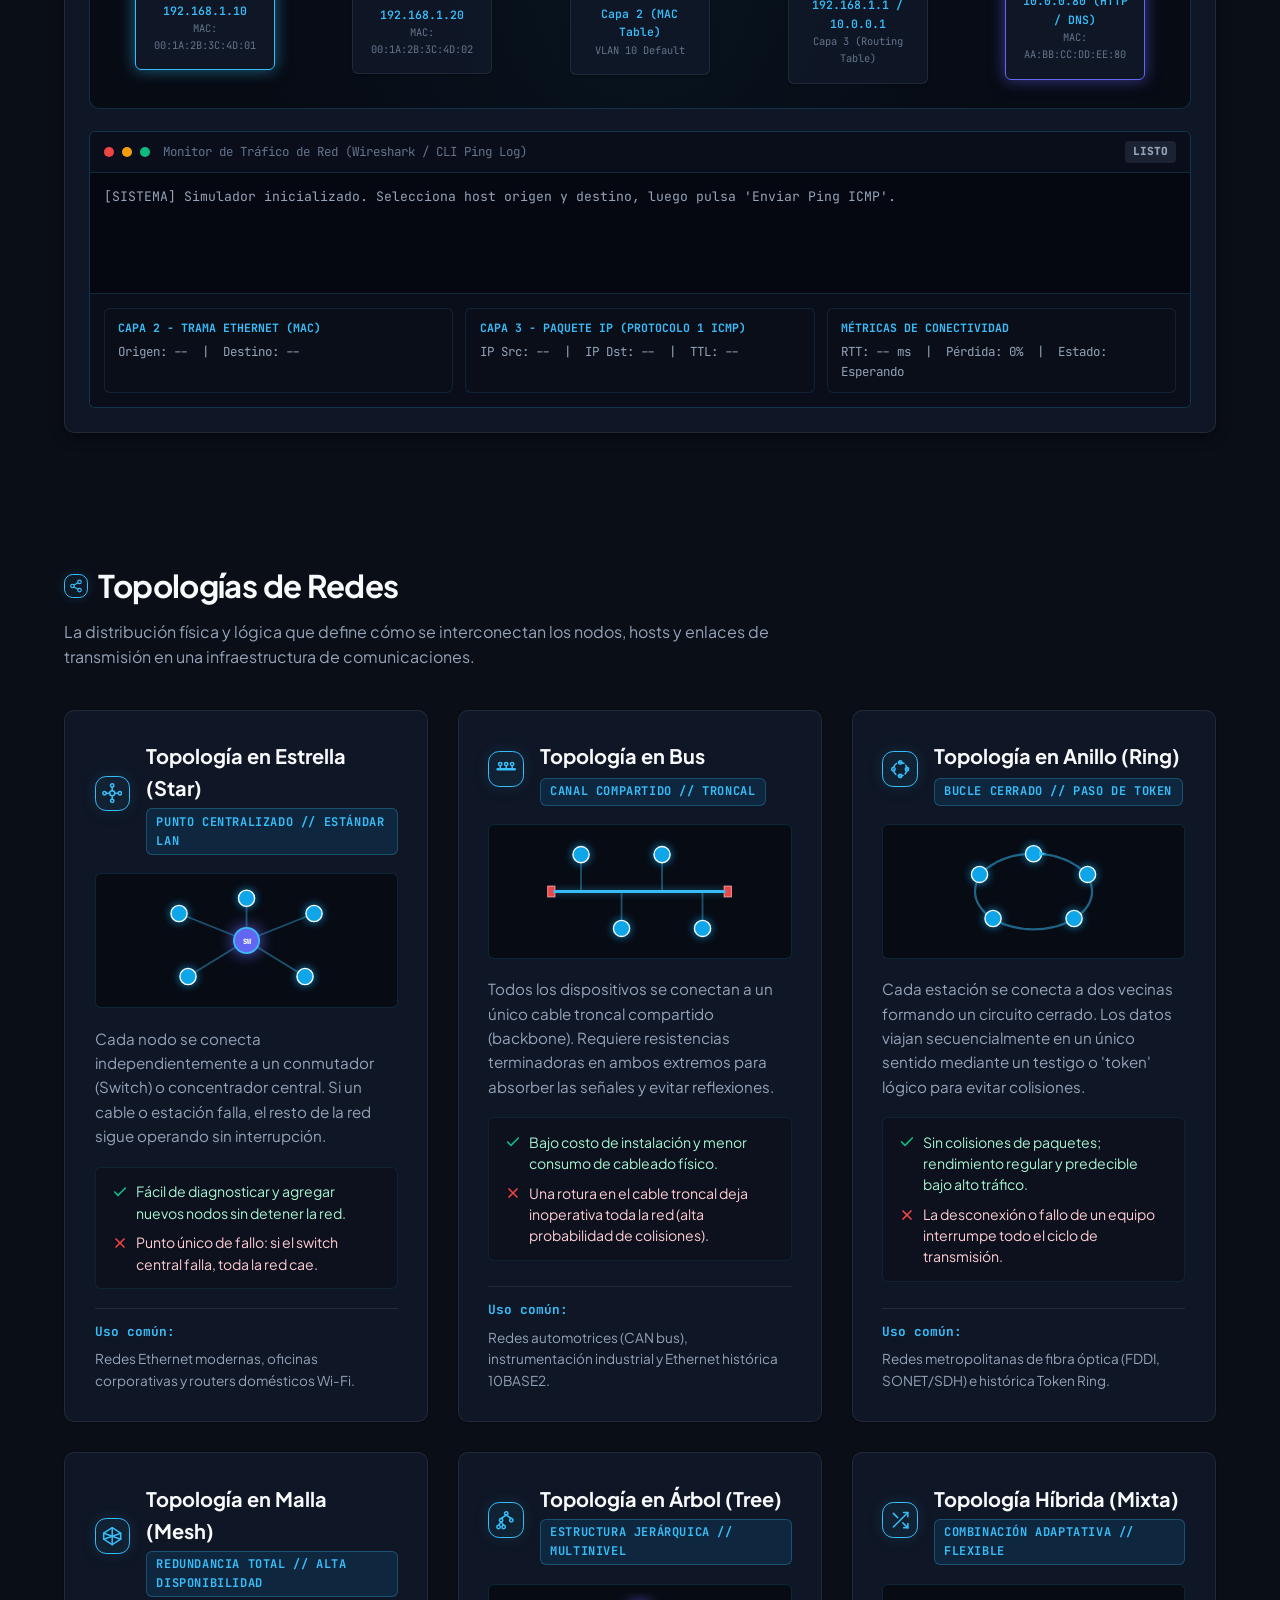
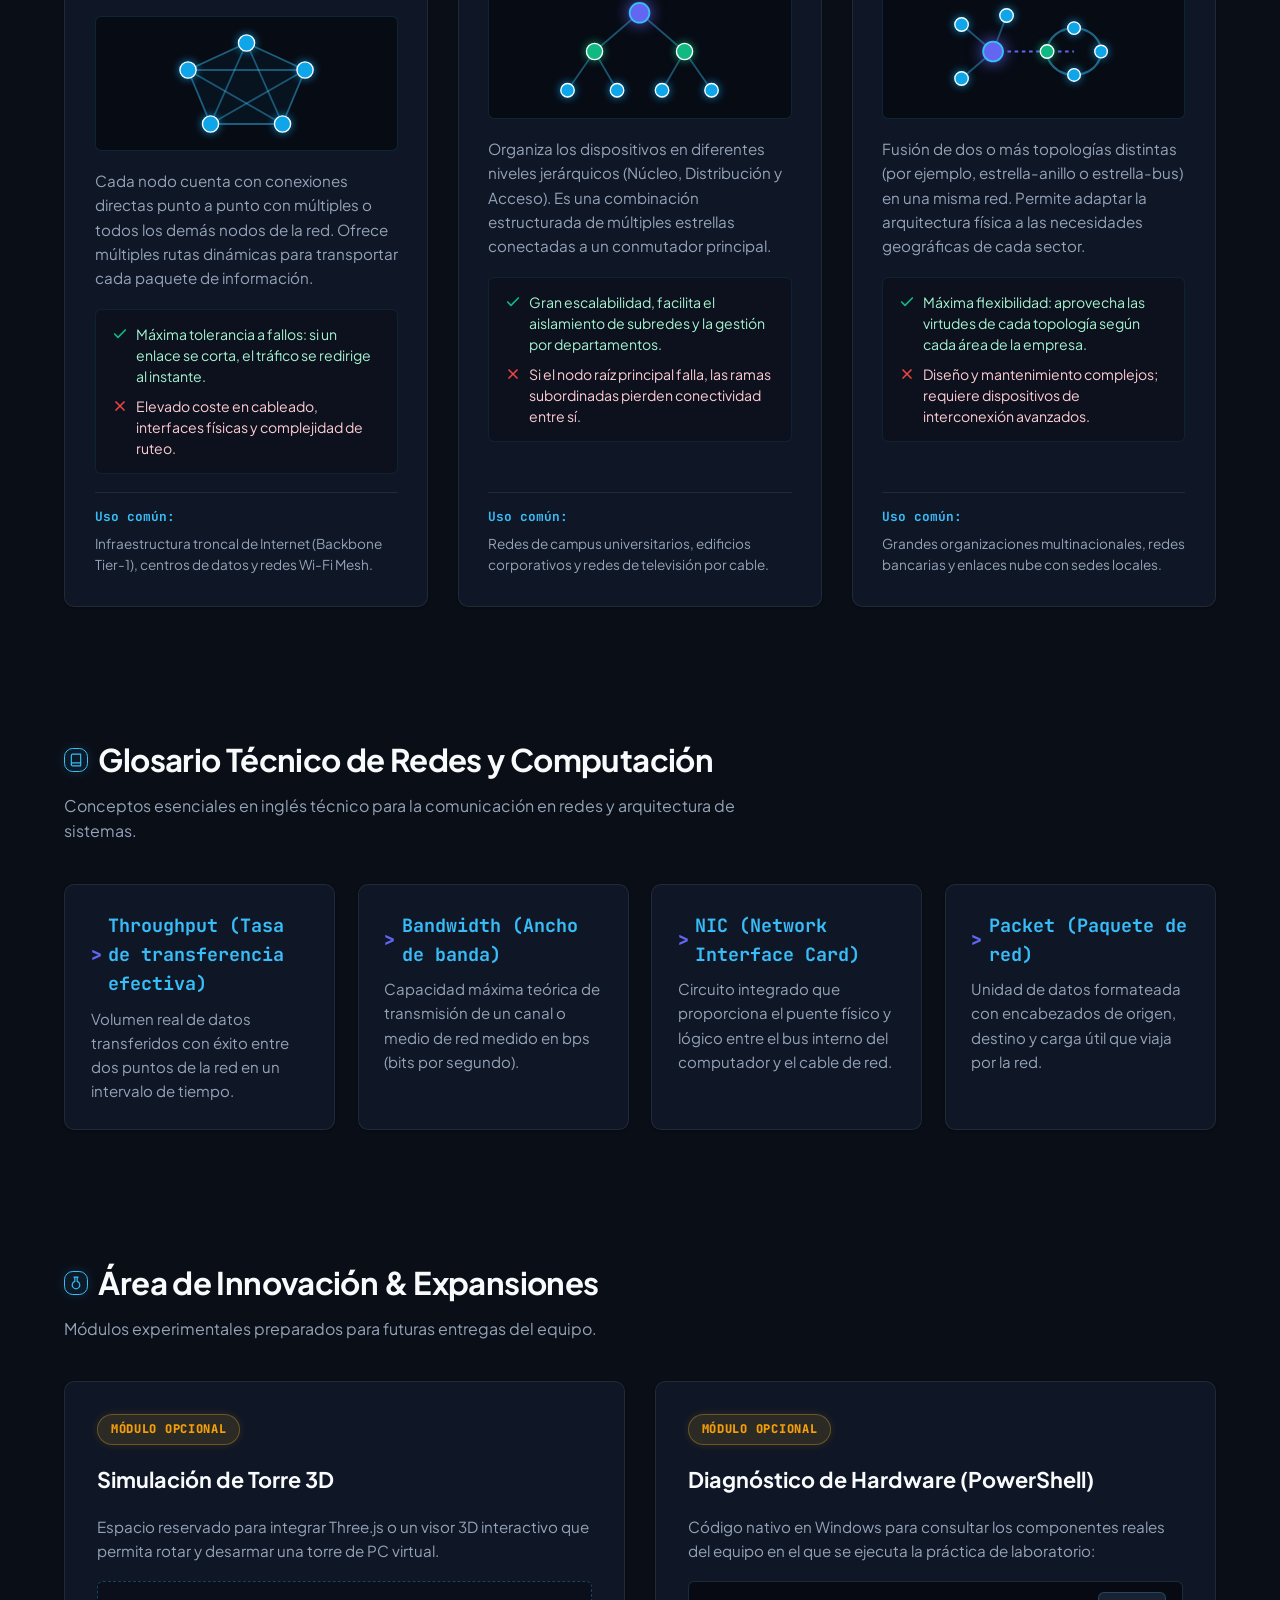
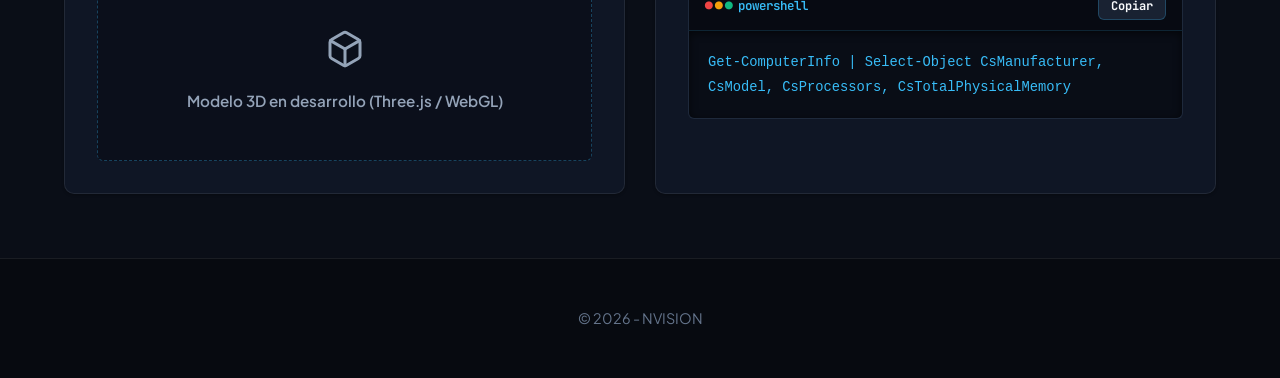
==== commit 81111e1a: "n Co-authored-by: Copilot <223556219+Copilot@users.noreply.github.com>" ====
--- a/index.html
+++ b/index.html
@@ -21,7 +21,7 @@
         <ul class="nav-links">
           <!-- Menú 1: Hardware & Computadores -->
           <li class="nav-item-dropdown">
-            <a href="#componentes" class="nav-dropdown-trigger">
+            <button type="button" class="nav-dropdown-trigger" aria-expanded="false">
               <span data-i18n="nav_grp_hardware">Hardware</span>
               <span class="nav-arrow mono-icon"><svg viewBox="0 0 24 24" fill="none" stroke="currentColor" stroke-width="2.5" stroke-linecap="round" stroke-linejoin="round"><polyline points="6 9 12 15 18 9"></polyline></svg></span>
             </a>
@@ -34,7 +34,7 @@
 
           <!-- Menú 2: Redes & Topologías -->
           <li class="nav-item-dropdown">
-            <a href="#topologias" class="nav-dropdown-trigger">
+            <button type="button" class="nav-dropdown-trigger" aria-expanded="false">
               <span data-i18n="nav_grp_networks">Redes</span>
               <span class="nav-arrow mono-icon"><svg viewBox="0 0 24 24" fill="none" stroke="currentColor" stroke-width="2.5" stroke-linecap="round" stroke-linejoin="round"><polyline points="6 9 12 15 18 9"></polyline></svg></span>
             </a>
@@ -47,7 +47,7 @@
 
           <!-- Menú 3: Recursos & Práctica -->
           <li class="nav-item-dropdown">
-            <a href="#laboratorio" class="nav-dropdown-trigger">
+            <button type="button" class="nav-dropdown-trigger" aria-expanded="false">
               <span data-i18n="nav_grp_resources">Recursos</span>
               <span class="nav-arrow mono-icon"><svg viewBox="0 0 24 24" fill="none" stroke="currentColor" stroke-width="2.5" stroke-linecap="round" stroke-linejoin="round"><polyline points="6 9 12 15 18 9"></polyline></svg></span>
             </a>
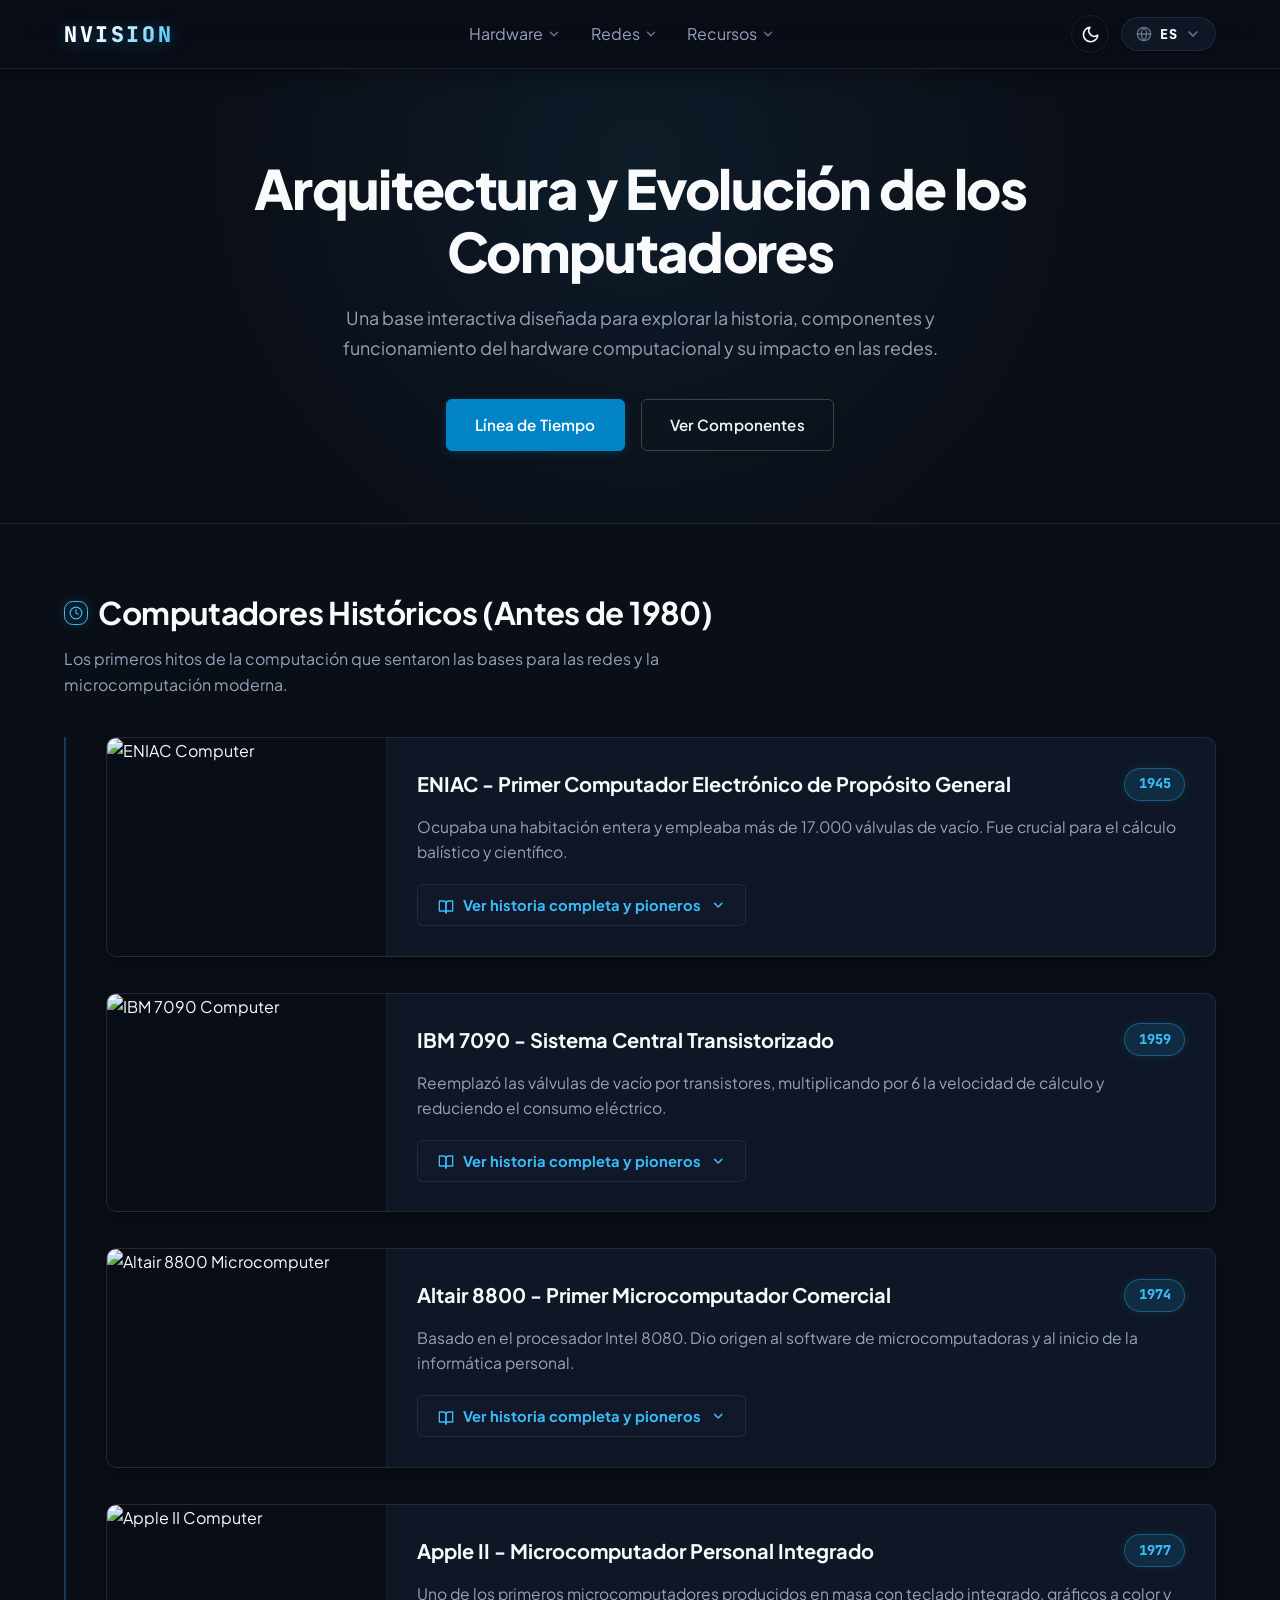
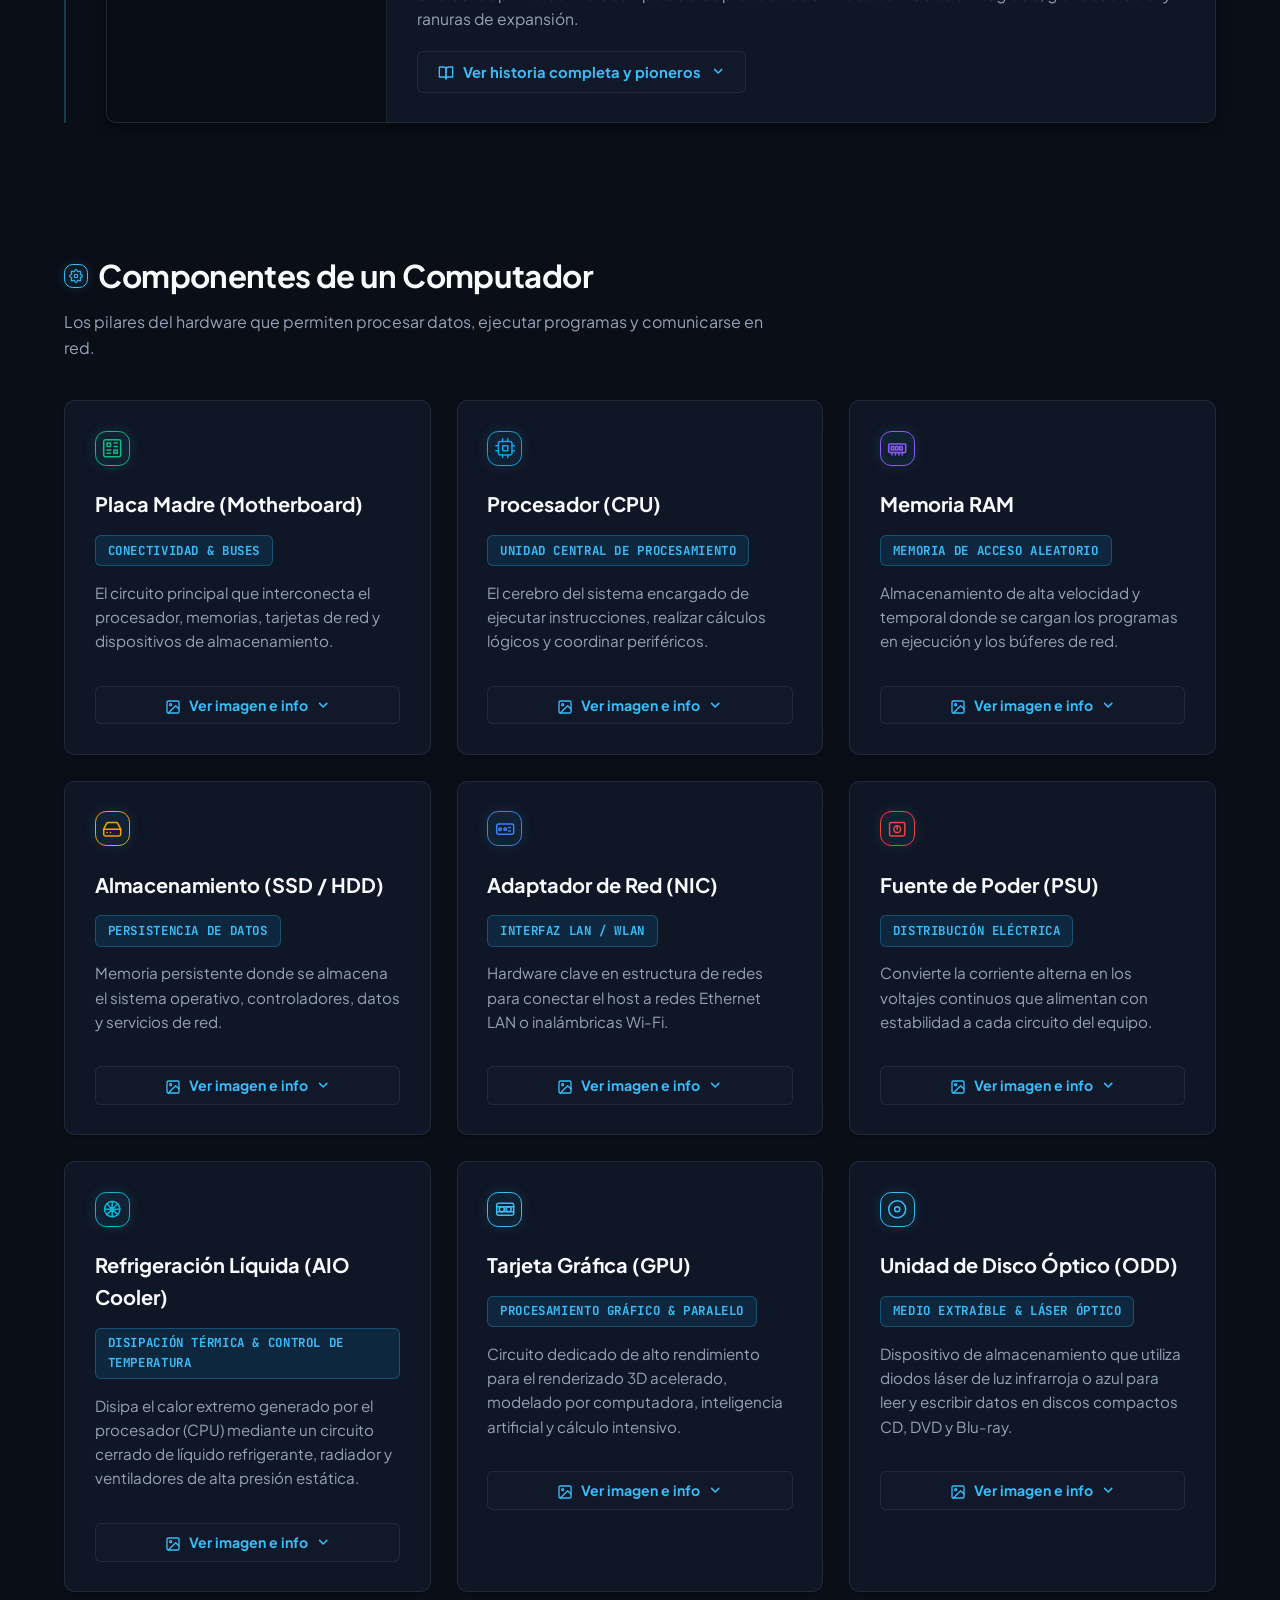
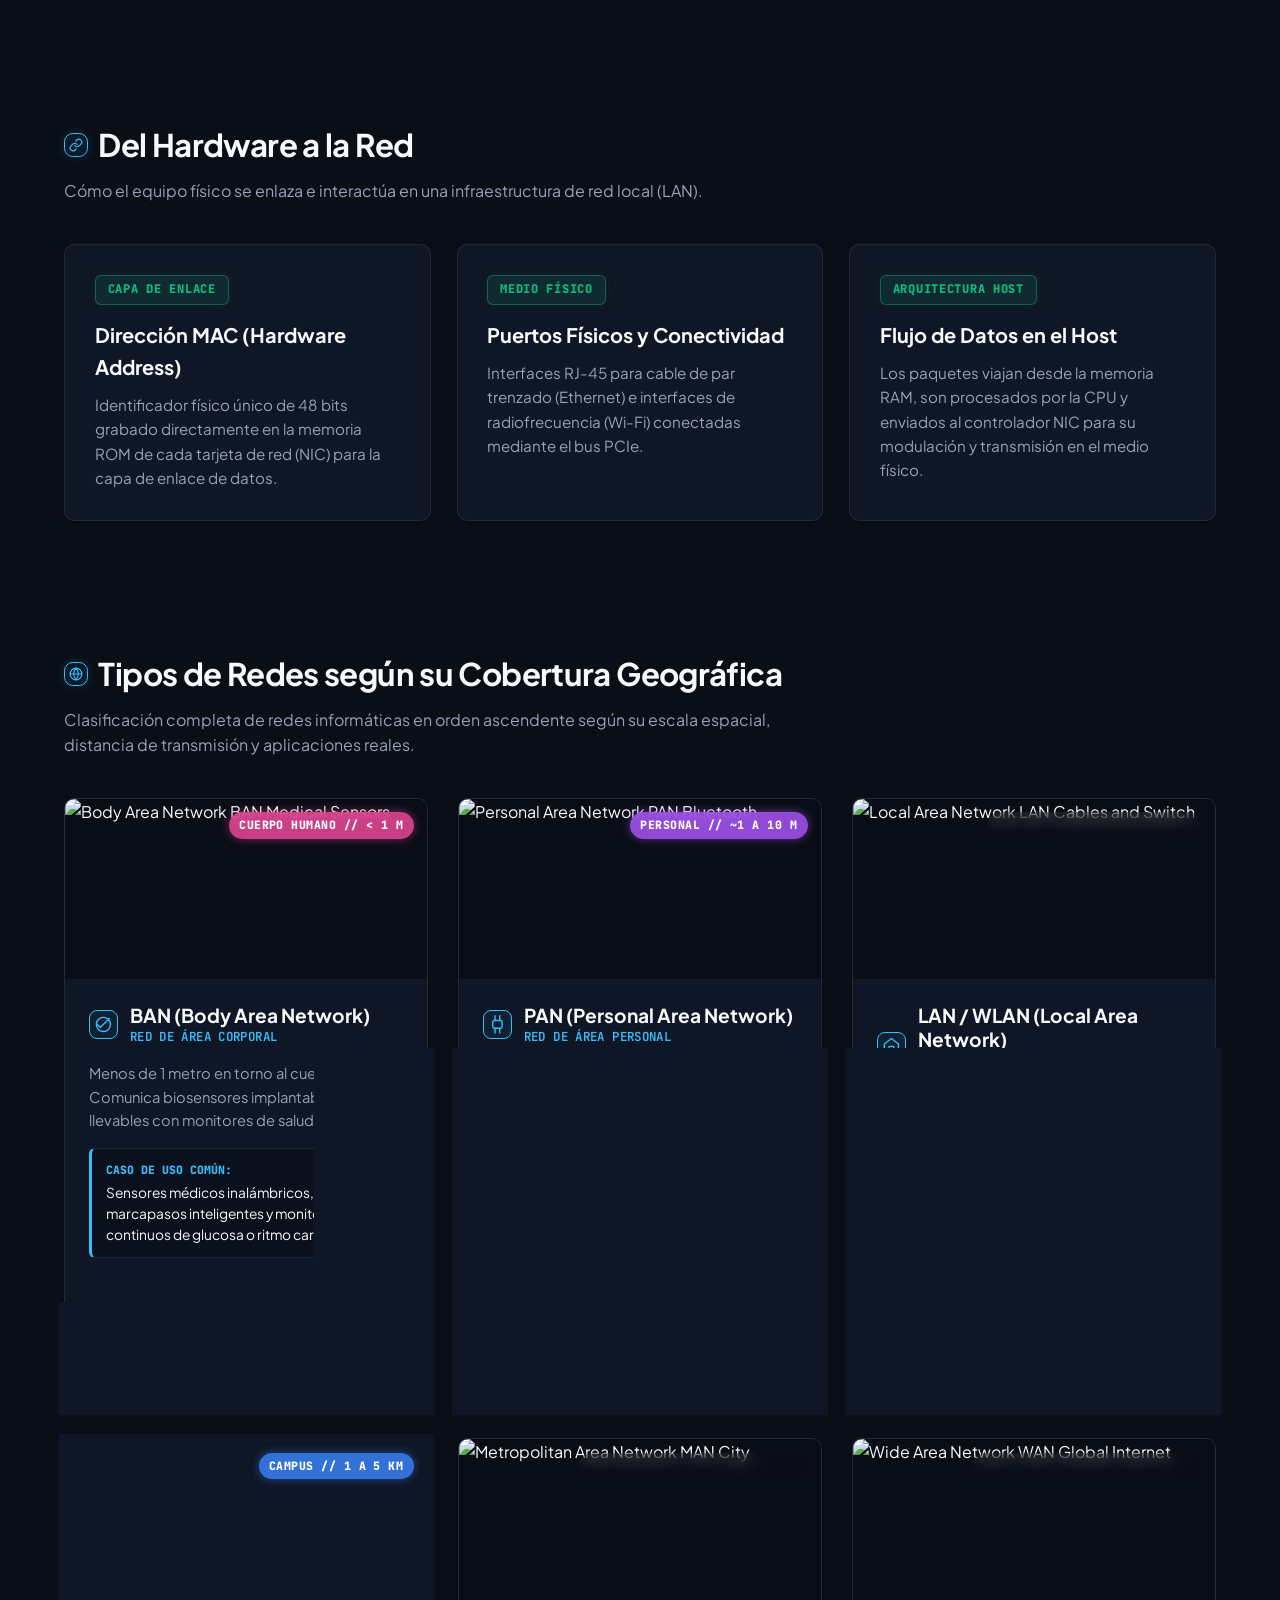
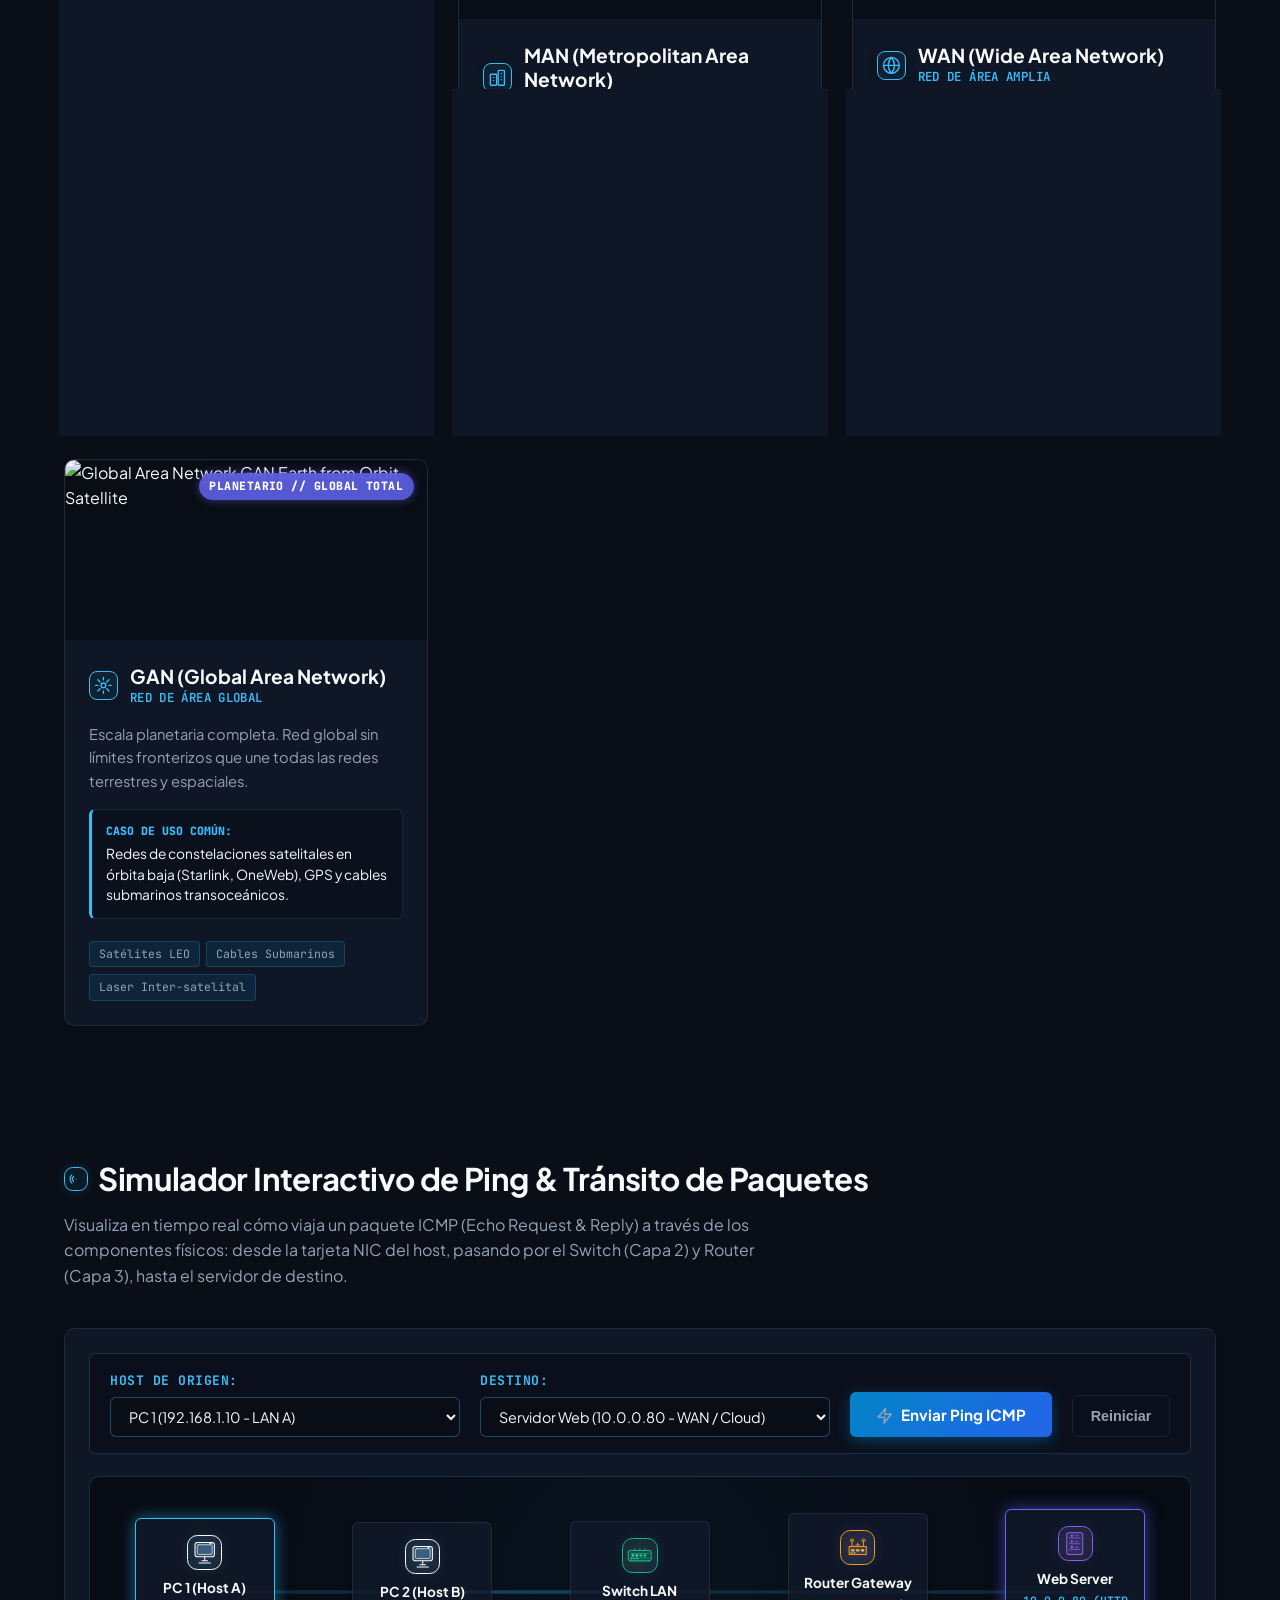
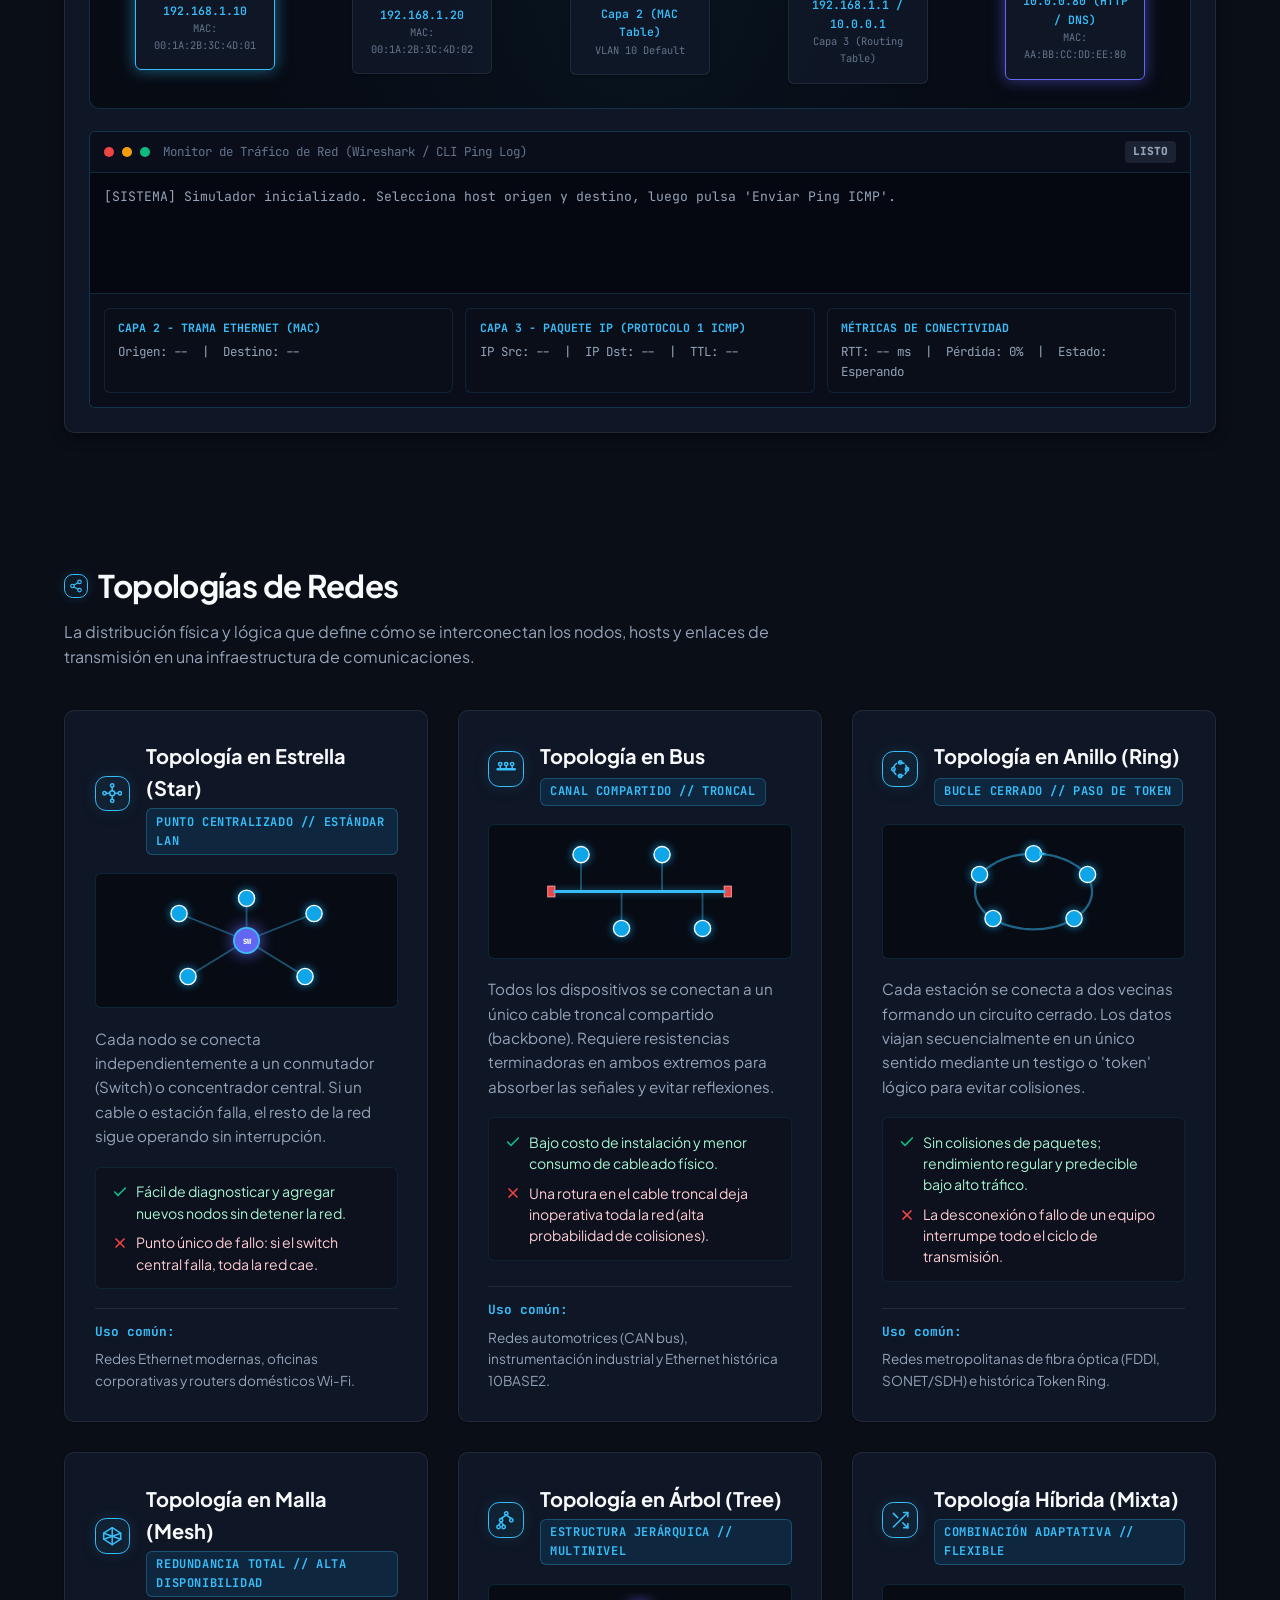
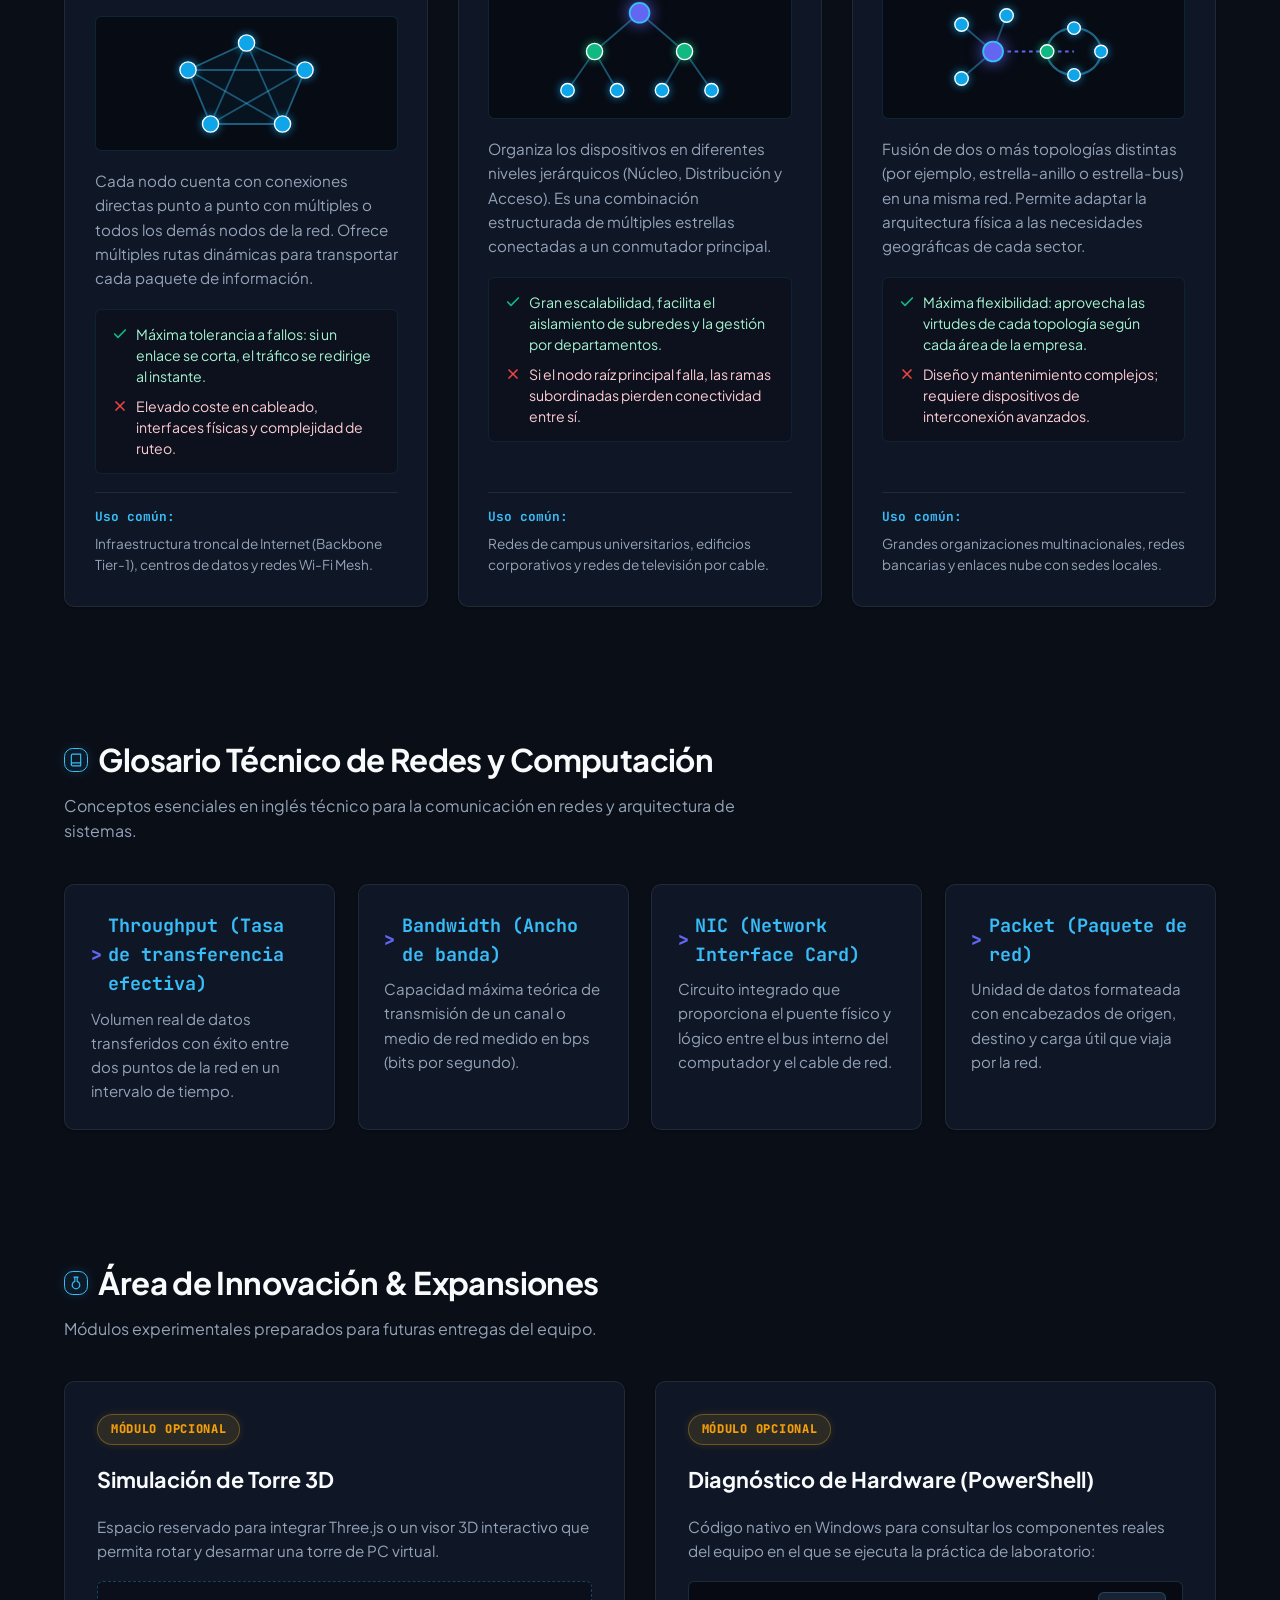
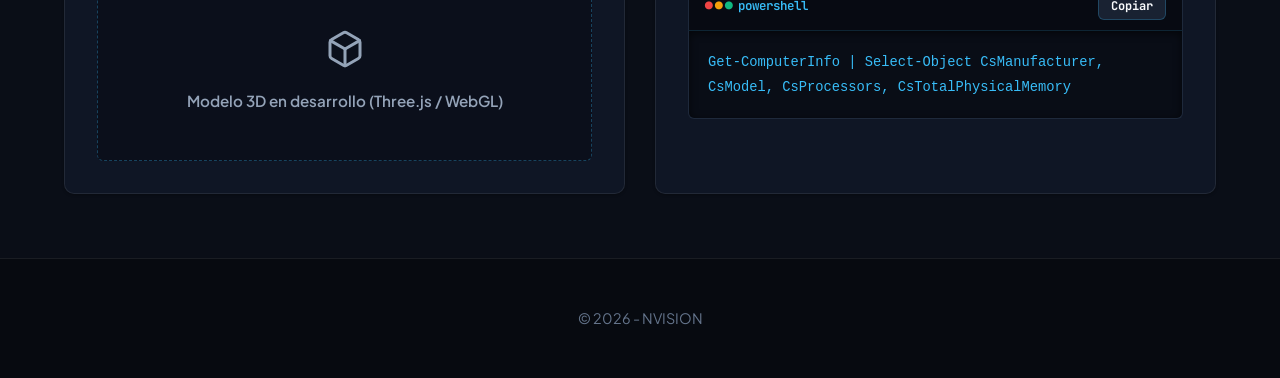
==== commit 71874107: "n Co-authored-by: Copilot <223556219+Copilot@users.noreply.github.com>" ====
--- a/index.html
+++ b/index.html
@@ -24,8 +24,9 @@
             <button type="button" class="nav-dropdown-trigger" aria-expanded="false">
               <span data-i18n="nav_grp_hardware">Hardware</span>
               <span class="nav-arrow mono-icon"><svg viewBox="0 0 24 24" fill="none" stroke="currentColor" stroke-width="2.5" stroke-linecap="round" stroke-linejoin="round"><polyline points="6 9 12 15 18 9"></polyline></svg></span>
-            </a>
+            </button>
             <ul class="nav-submenu">
+              <li class="nav-mobile-back"><button type="button"><span class="mono-icon"><svg viewBox="0 0 24 24" fill="none" stroke="currentColor" stroke-width="2.5" stroke-linecap="round" stroke-linejoin="round"><polyline points="15 18 9 12 15 6"></polyline></svg></span><span data-i18n="nav_back">Volver</span></button></li>
               <li><a href="#historia" data-i18n="nav_history">Historia & Evolución</a></li>
               <li><a href="#componentes" data-i18n="nav_components">Componentes de PC</a></li>
               <li><a href="#redes" data-i18n="nav_network">Del Hardware a la Red</a></li>
@@ -37,8 +38,9 @@
             <button type="button" class="nav-dropdown-trigger" aria-expanded="false">
               <span data-i18n="nav_grp_networks">Redes</span>
               <span class="nav-arrow mono-icon"><svg viewBox="0 0 24 24" fill="none" stroke="currentColor" stroke-width="2.5" stroke-linecap="round" stroke-linejoin="round"><polyline points="6 9 12 15 18 9"></polyline></svg></span>
-            </a>
+            </button>
             <ul class="nav-submenu">
+              <li class="nav-mobile-back"><button type="button"><span class="mono-icon"><svg viewBox="0 0 24 24" fill="none" stroke="currentColor" stroke-width="2.5" stroke-linecap="round" stroke-linejoin="round"><polyline points="15 18 9 12 15 6"></polyline></svg></span><span data-i18n="nav_back">Volver</span></button></li>
               <li><a href="#alcance-redes" data-i18n="nav_scope">Clasificación PAN/LAN/WAN</a></li>
               <li><a href="#topologias" data-i18n="nav_topologies">Topologías de Red</a></li>
               <li><a href="#simulador-red" data-i18n="nav_simulator">Simulador Ping & Tránsito</a></li>
@@ -50,8 +52,9 @@
             <button type="button" class="nav-dropdown-trigger" aria-expanded="false">
               <span data-i18n="nav_grp_resources">Recursos</span>
               <span class="nav-arrow mono-icon"><svg viewBox="0 0 24 24" fill="none" stroke="currentColor" stroke-width="2.5" stroke-linecap="round" stroke-linejoin="round"><polyline points="6 9 12 15 18 9"></polyline></svg></span>
-            </a>
+            </button>
             <ul class="nav-submenu">
+              <li class="nav-mobile-back"><button type="button"><span class="mono-icon"><svg viewBox="0 0 24 24" fill="none" stroke="currentColor" stroke-width="2.5" stroke-linecap="round" stroke-linejoin="round"><polyline points="15 18 9 12 15 6"></polyline></svg></span><span data-i18n="nav_back">Volver</span></button></li>
               <li><a href="#glosario" data-i18n="nav_glossary">Glosario Técnico</a></li>
               <li><a href="#laboratorio" data-i18n="nav_lab">Laboratorio & PowerShell</a></li>
             </ul>
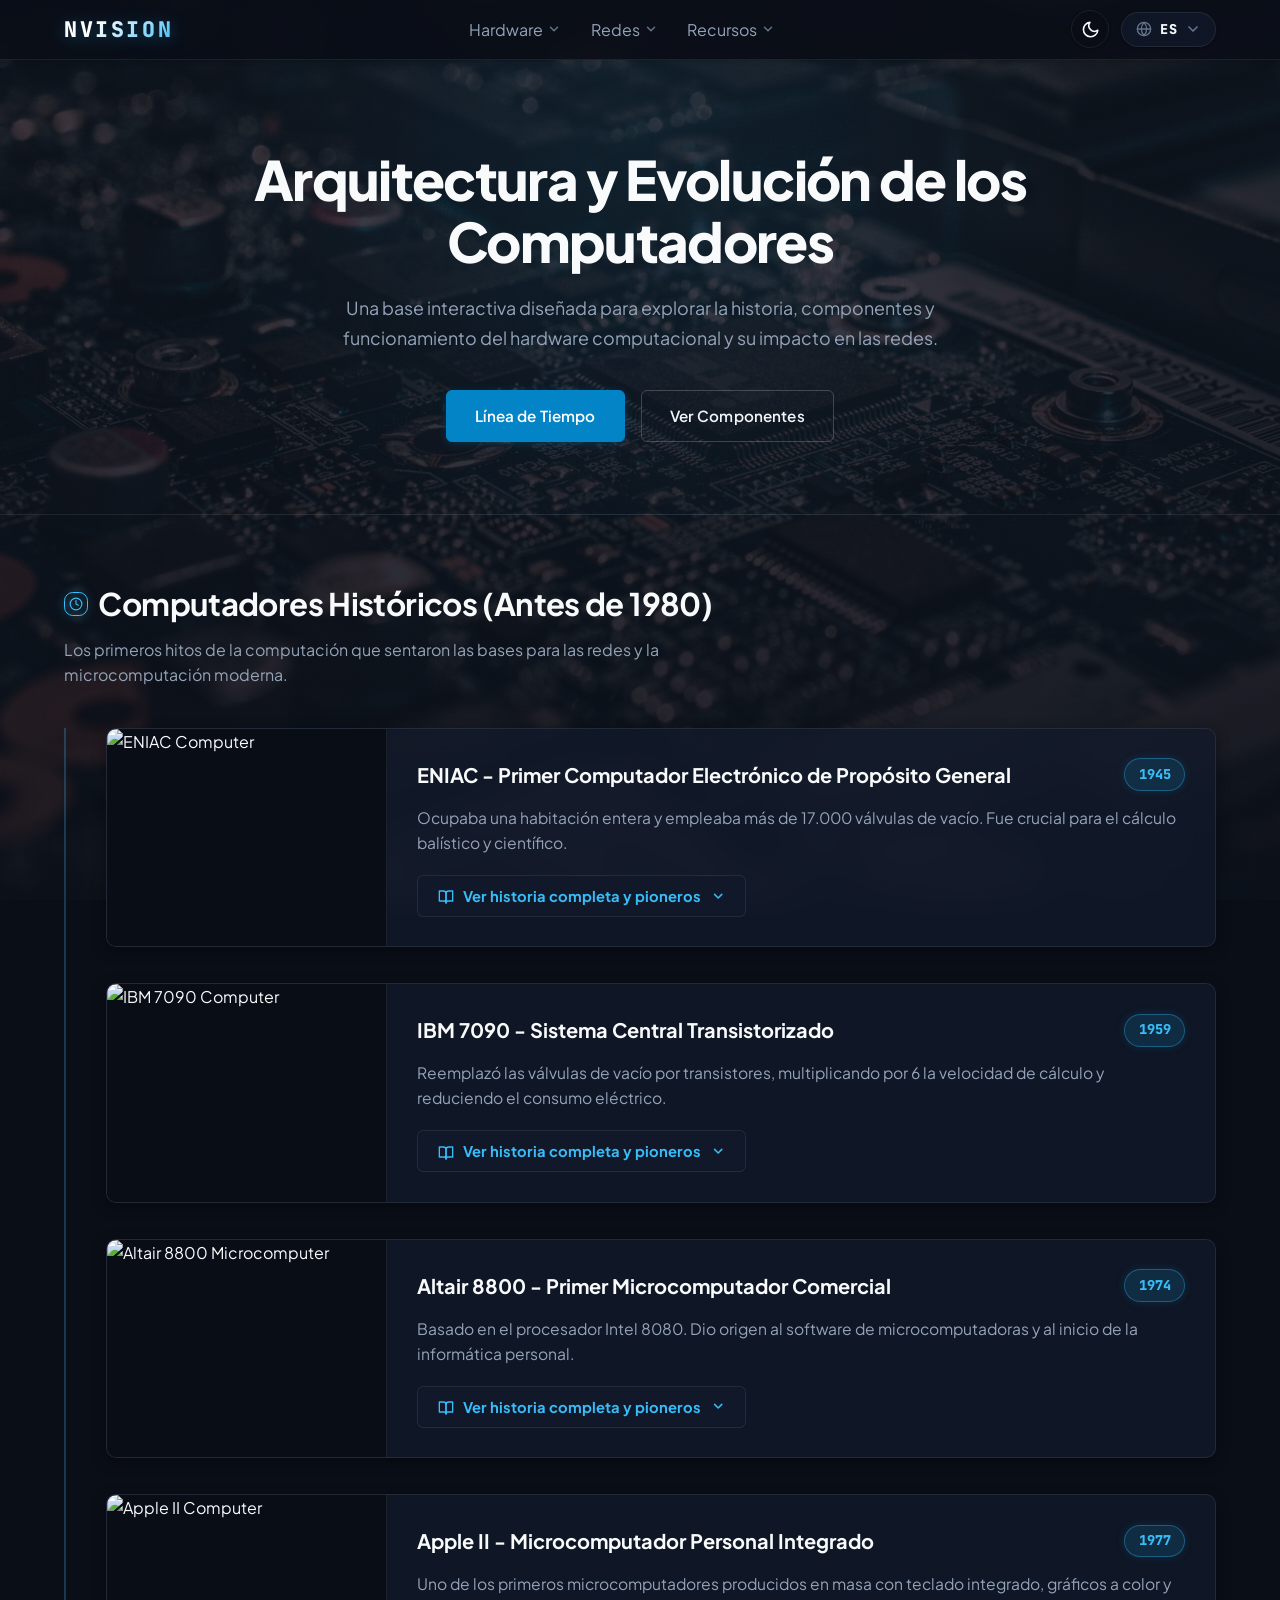
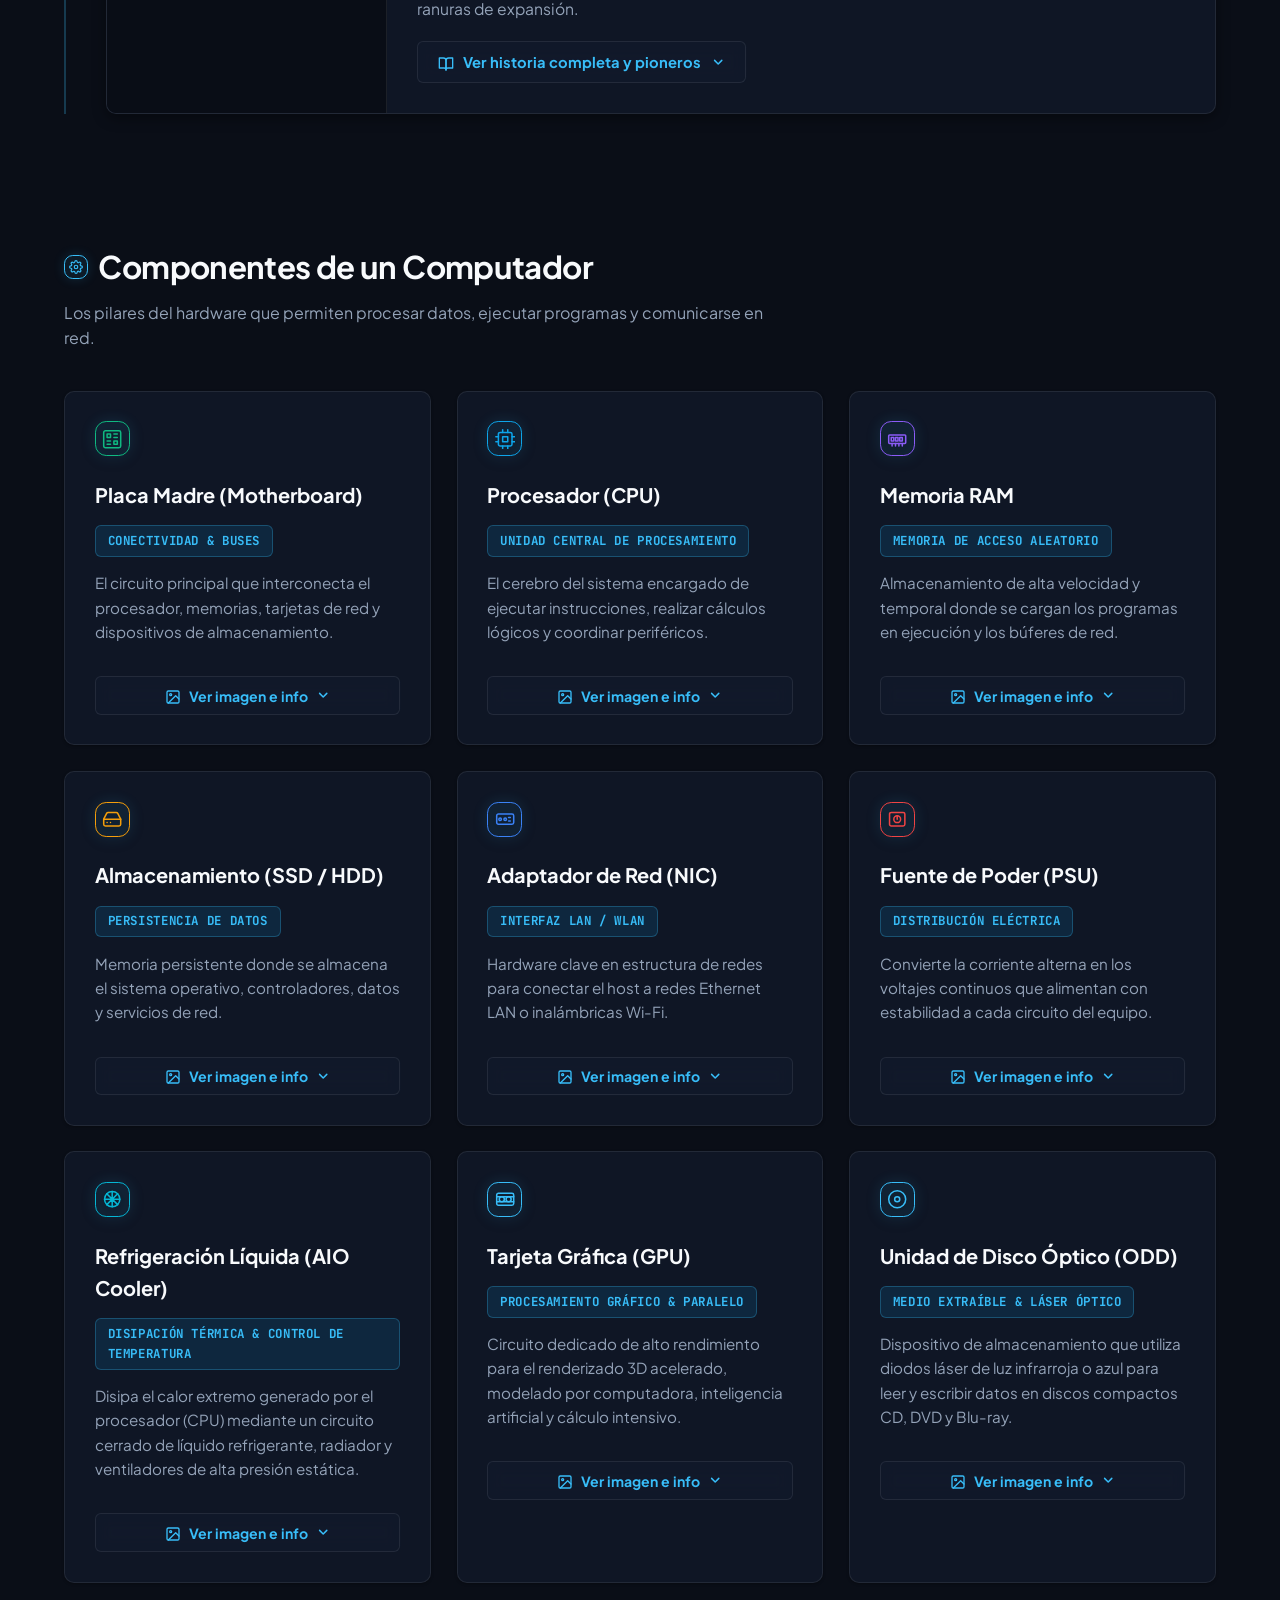
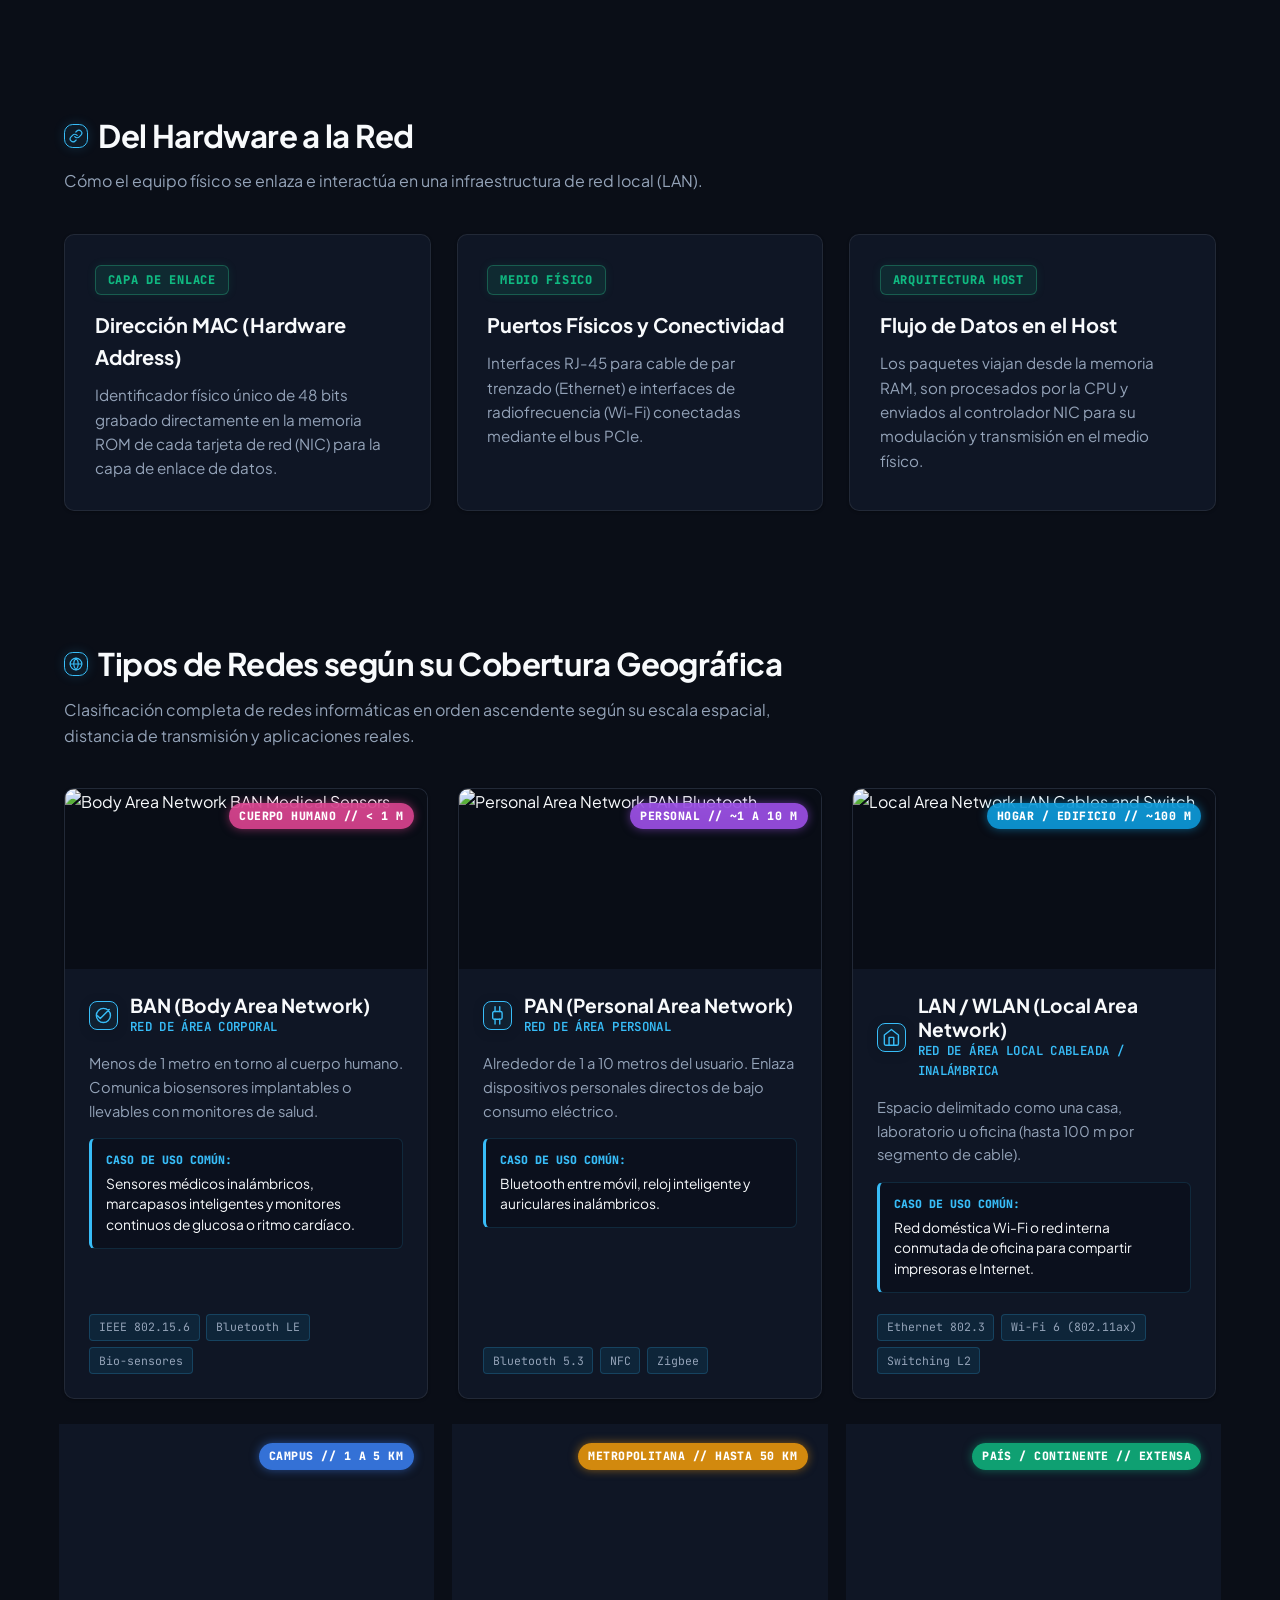
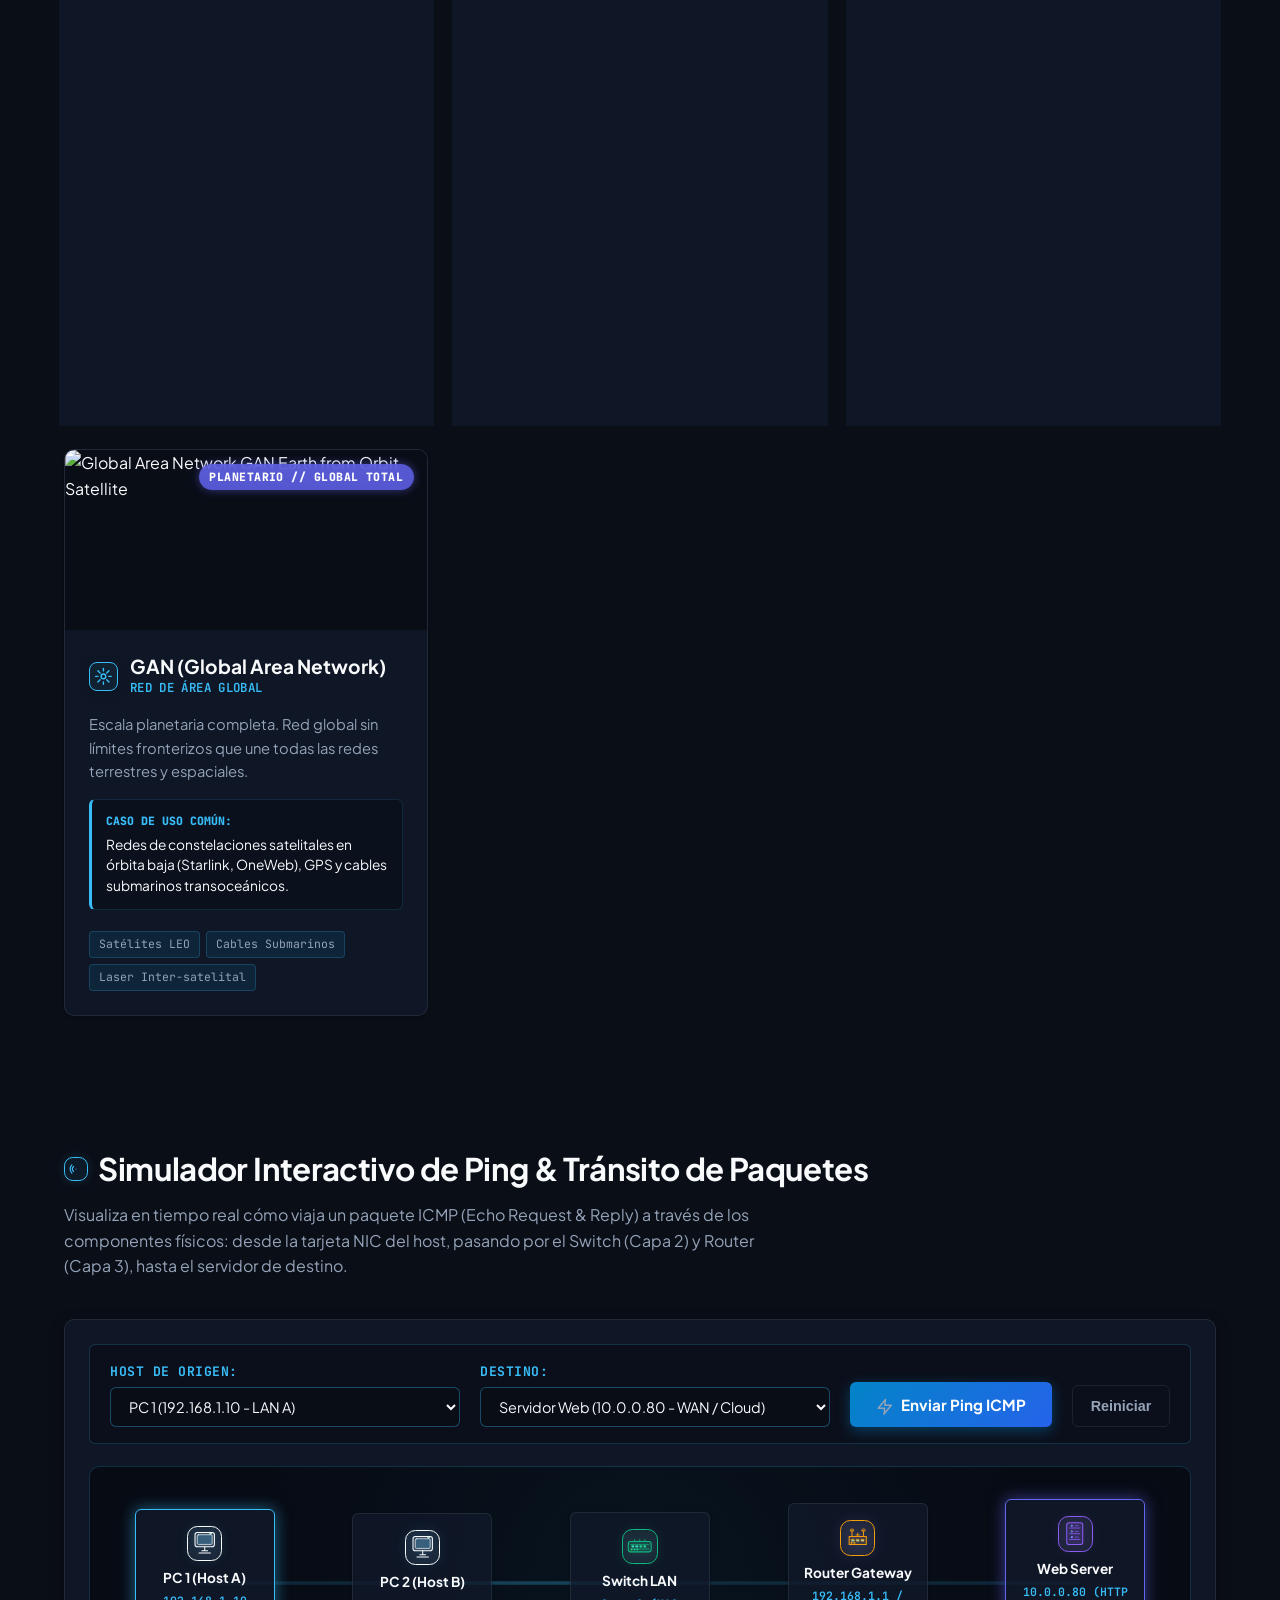
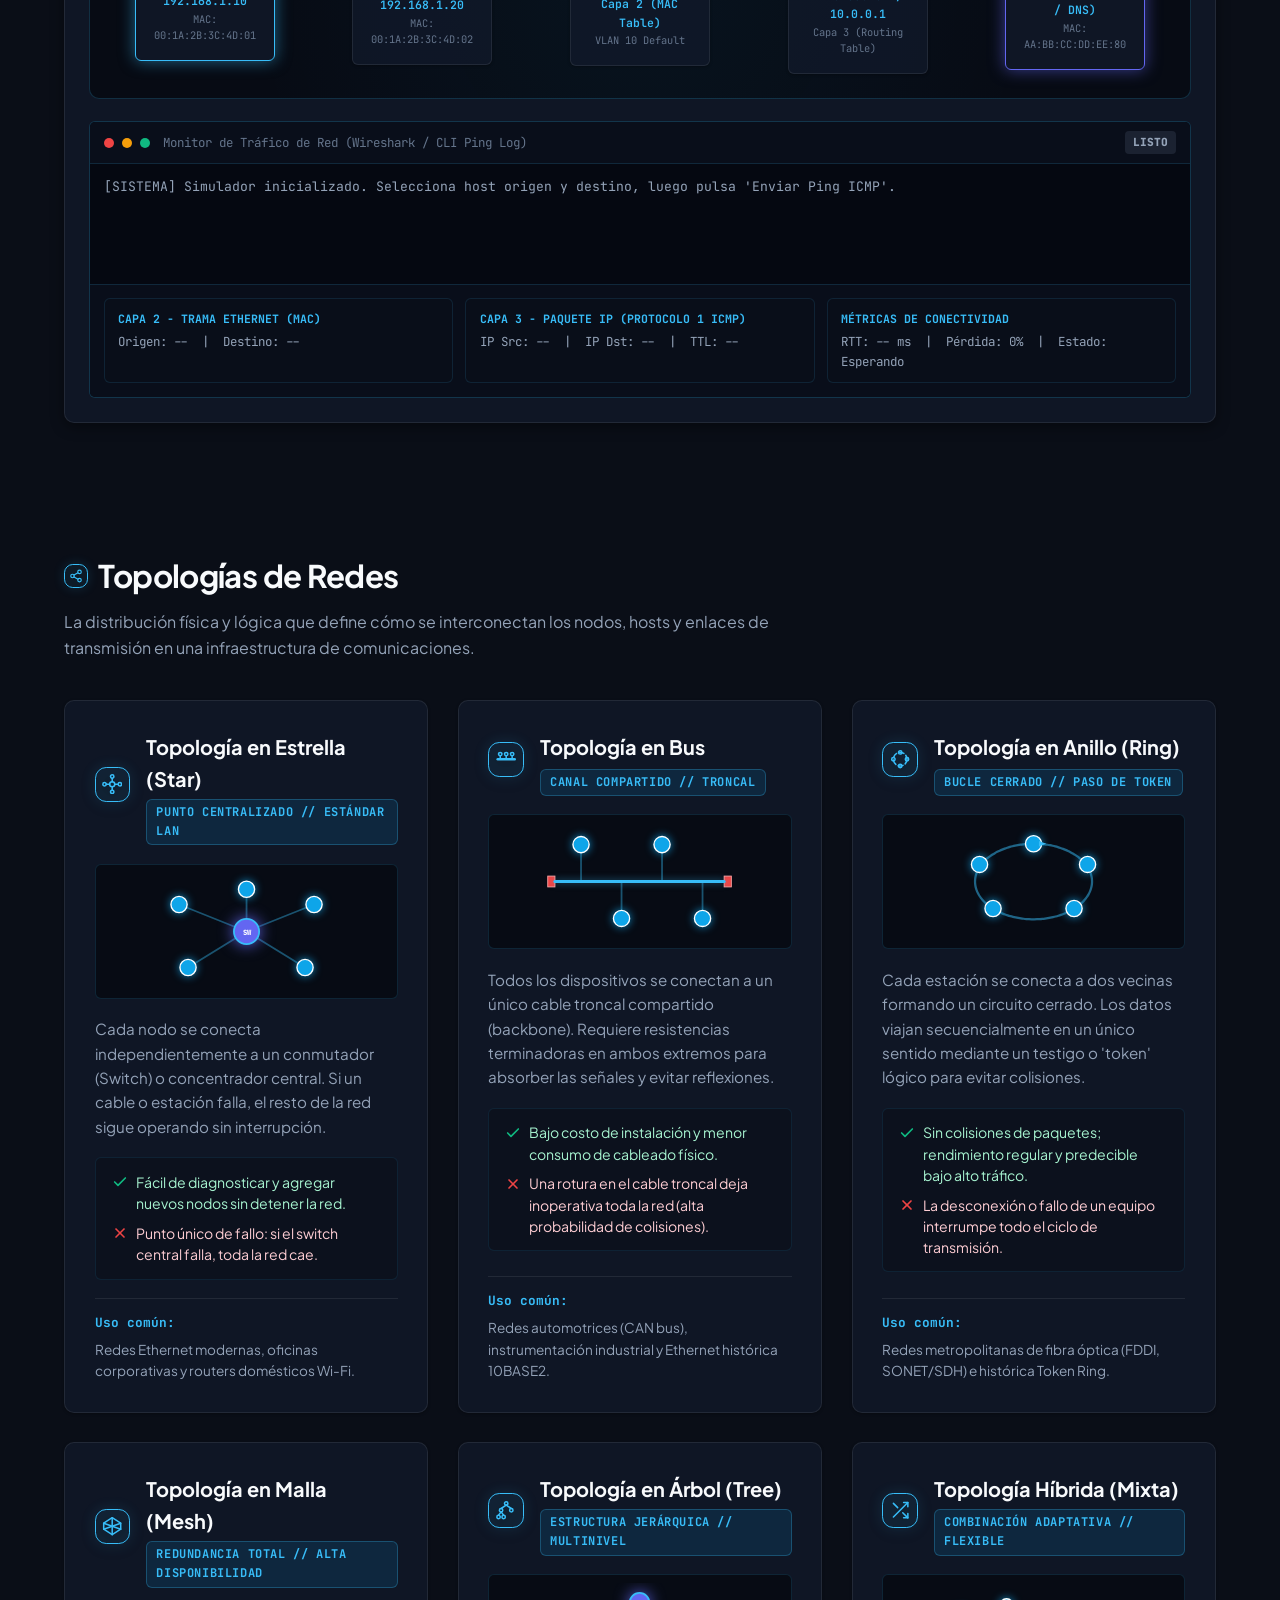
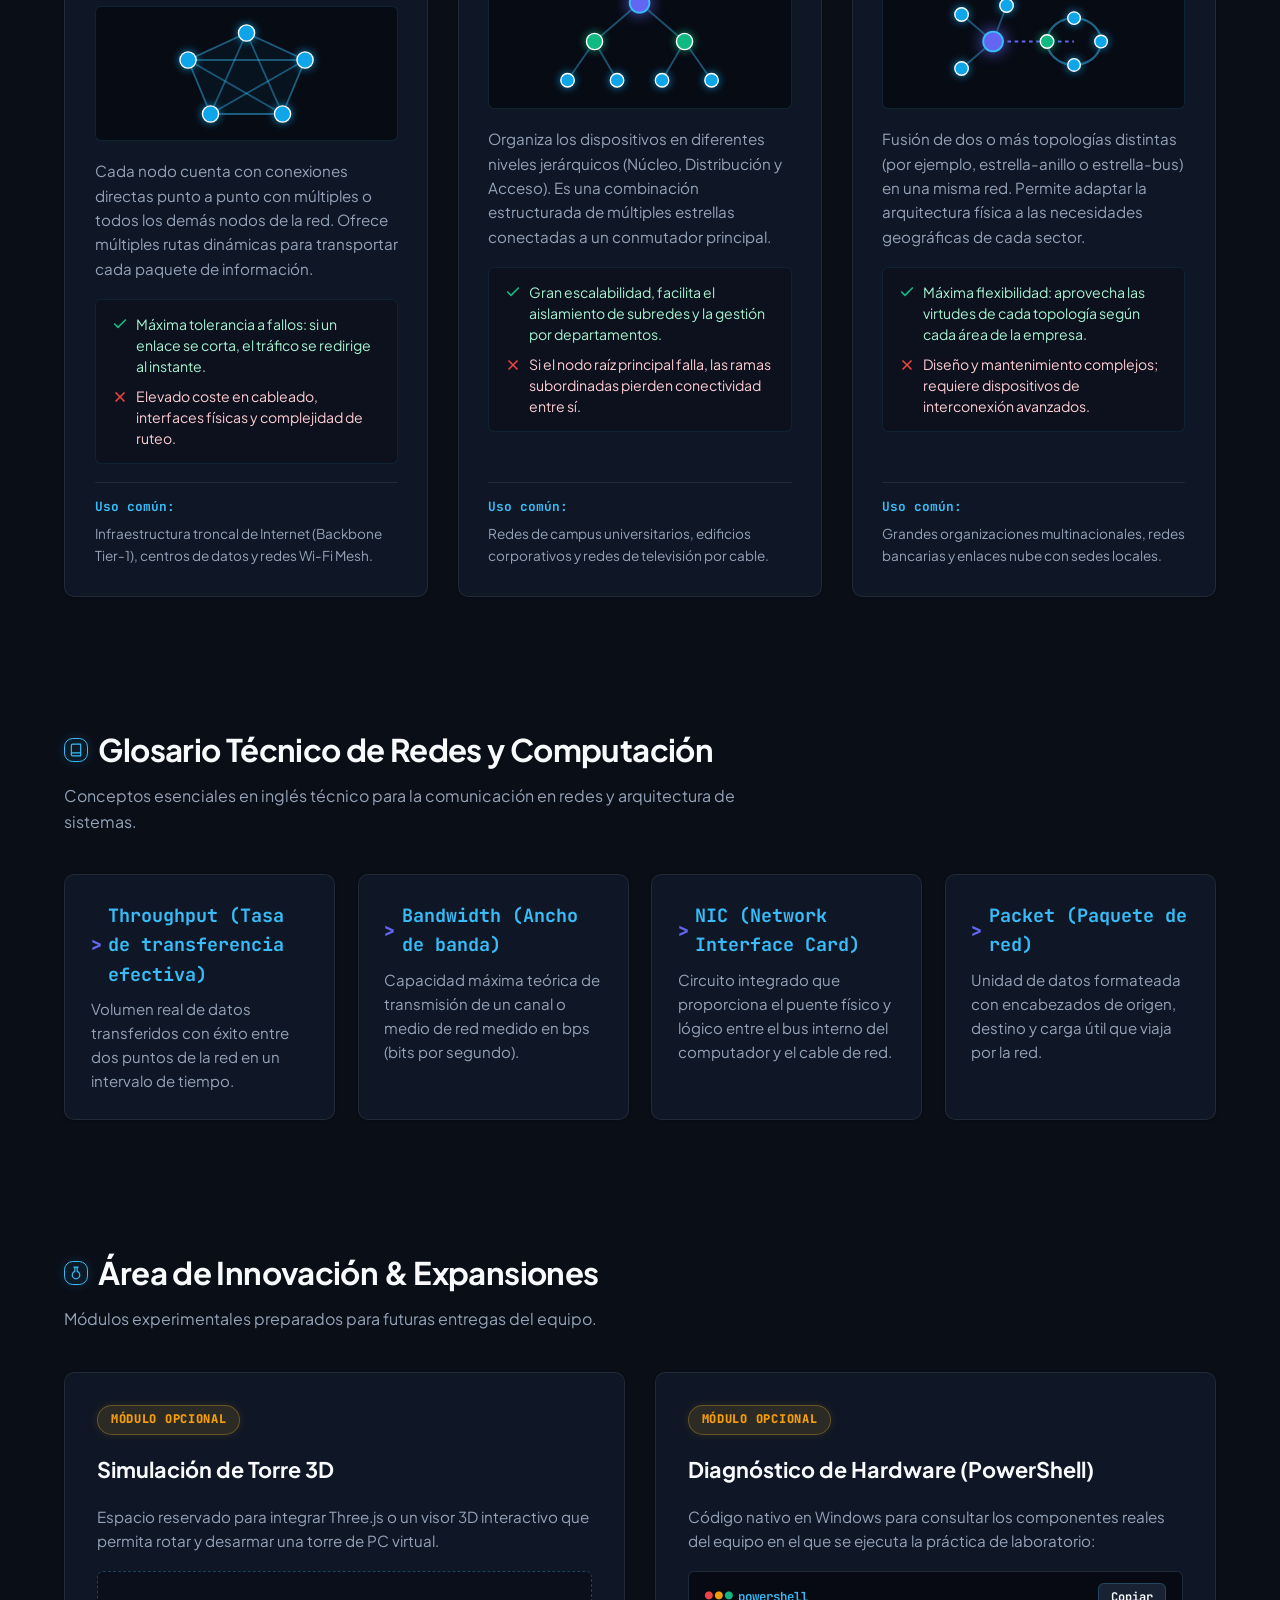
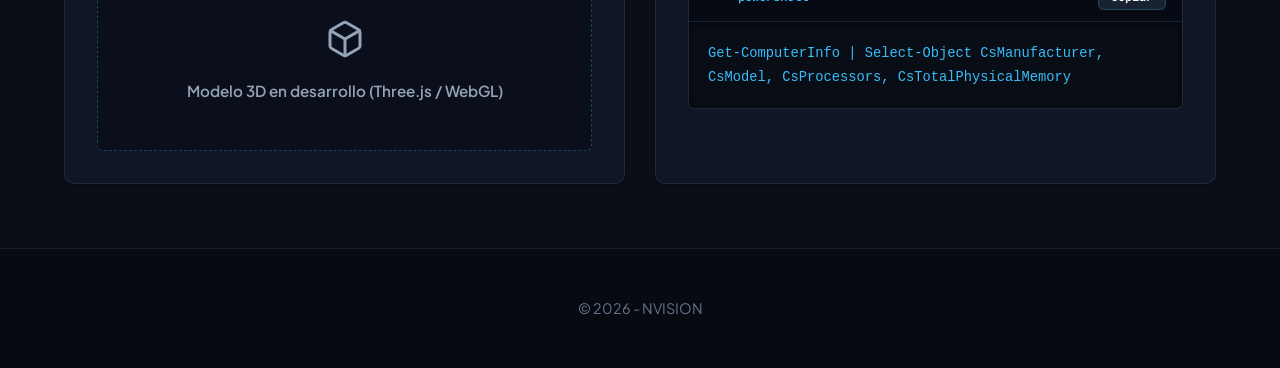
==== commit 3323e256: "n Co-authored-by: Copilot <223556219+Copilot@users.noreply.github.com>" ====
--- a/index.html
+++ b/index.html
@@ -1,5 +1,5 @@
 <!DOCTYPE html>
-<html lang="es">
+<html lang="es" data-theme="dark">
 <head>
   <meta charset="UTF-8">
   <meta name="viewport" content="width=device-width, initial-scale=1.0">
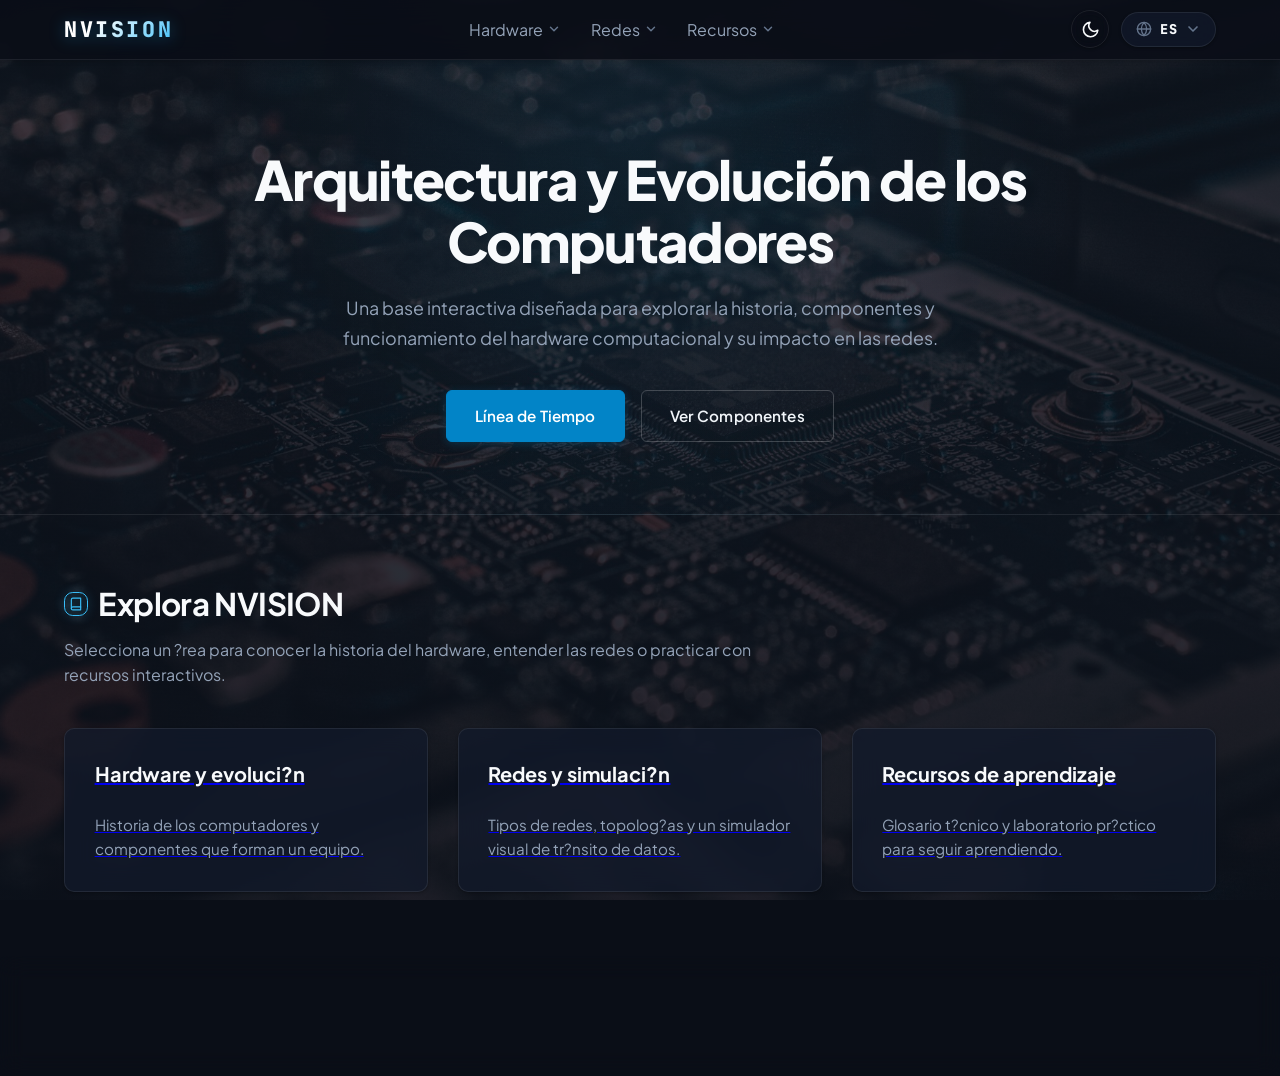
==== commit b952f1d3: "n Co-authored-by: Copilot <223556219+Copilot@users.noreply.github.com>" ====
--- a/index.html
+++ b/index.html
@@ -13,7 +13,7 @@
   <header class="site-header">
     <div class="header-container">
       <!-- Marca / Nombre de la página -->
-      <a href="#" class="brand-logo" aria-label="NVISION Home">
+      <a href="index.html" class="brand-logo" aria-label="NVISION Home">
         <span class="brand-text">NVISION</span>
       </a>
 
@@ -27,9 +27,9 @@
             </button>
             <ul class="nav-submenu">
               <li class="nav-mobile-back"><button type="button"><span class="mono-icon"><svg viewBox="0 0 24 24" fill="none" stroke="currentColor" stroke-width="2.5" stroke-linecap="round" stroke-linejoin="round"><polyline points="15 18 9 12 15 6"></polyline></svg></span><span data-i18n="nav_back">Volver</span></button></li>
-              <li><a href="#historia" data-i18n="nav_history">Historia & Evolución</a></li>
-              <li><a href="#componentes" data-i18n="nav_components">Componentes de PC</a></li>
-              <li><a href="#redes" data-i18n="nav_network">Del Hardware a la Red</a></li>
+              <li><a href="hardware.html#historia" data-i18n="nav_history">Historia & Evolución</a></li>
+              <li><a href="hardware.html#componentes" data-i18n="nav_components">Componentes de PC</a></li>
+              <li><a href="redes.html#redes" data-i18n="nav_network">Del Hardware a la Red</a></li>
             </ul>
           </li>
 
@@ -41,9 +41,9 @@
             </button>
             <ul class="nav-submenu">
               <li class="nav-mobile-back"><button type="button"><span class="mono-icon"><svg viewBox="0 0 24 24" fill="none" stroke="currentColor" stroke-width="2.5" stroke-linecap="round" stroke-linejoin="round"><polyline points="15 18 9 12 15 6"></polyline></svg></span><span data-i18n="nav_back">Volver</span></button></li>
-              <li><a href="#alcance-redes" data-i18n="nav_scope">Clasificación PAN/LAN/WAN</a></li>
-              <li><a href="#topologias" data-i18n="nav_topologies">Topologías de Red</a></li>
-              <li><a href="#simulador-red" data-i18n="nav_simulator">Simulador Ping & Tránsito</a></li>
+              <li><a href="redes.html#alcance-redes" data-i18n="nav_scope">Clasificación PAN/LAN/WAN</a></li>
+              <li><a href="redes.html#topologias" data-i18n="nav_topologies">Topologías de Red</a></li>
+              <li><a href="redes.html#simulador-red" data-i18n="nav_simulator">Simulador Ping & Tránsito</a></li>
             </ul>
           </li>
 
@@ -55,8 +55,8 @@
             </button>
             <ul class="nav-submenu">
               <li class="nav-mobile-back"><button type="button"><span class="mono-icon"><svg viewBox="0 0 24 24" fill="none" stroke="currentColor" stroke-width="2.5" stroke-linecap="round" stroke-linejoin="round"><polyline points="15 18 9 12 15 6"></polyline></svg></span><span data-i18n="nav_back">Volver</span></button></li>
-              <li><a href="#glosario" data-i18n="nav_glossary">Glosario Técnico</a></li>
-              <li><a href="#laboratorio" data-i18n="nav_lab">Laboratorio & PowerShell</a></li>
+              <li><a href="recursos.html#glosario" data-i18n="nav_glossary">Glosario Técnico</a></li>
+              <li><a href="recursos.html#laboratorio" data-i18n="nav_lab">Laboratorio & PowerShell</a></li>
             </ul>
           </li>
         </ul>
@@ -107,1323 +107,25 @@
   <!-- Hero Section -->
   <header class="hero-section">
     <div class="hero-content">
-      <h1 class="hero-title" data-i18n="hero_title">Arquitectura y Evolución de los Computadores</h1>
-      <p class="hero-subtitle" data-i18n="hero_desc">
-        Una base interactiva diseñada para explorar la historia, componentes y funcionamiento del hardware computacional y su impacto en las redes.
-      </p>
+      <h1 class="hero-title" data-i18n="hero_title">Arquitectura y Evoluci?n de los Computadores</h1>
+      <p class="hero-subtitle" data-i18n="hero_desc">Una base interactiva dise?ada para explorar la historia, componentes y funcionamiento del hardware computacional y su impacto en las redes.</p>
       <div class="hero-buttons">
-        <a href="#historia" class="btn-primary">
-          <span data-i18n="btn_timeline">Línea de Tiempo</span>
-        </a>
-        <a href="#componentes" class="btn-secondary">
-          <span data-i18n="btn_components">Ver Componentes</span>
-        </a>
+        <a href="hardware.html#historia" class="btn-primary"><span data-i18n="btn_timeline">L?nea de Tiempo</span></a>
+        <a href="hardware.html#componentes" class="btn-secondary"><span data-i18n="btn_components">Ver Componentes</span></a>
       </div>
     </div>
   </header>
-
-  <main>
-    <!-- SECCIÓN 1: Computadores Antiguos (Antes de 1980) con Imágenes Históricas Reales -->
-    <section id="historia" class="container">
-      <h2 class="section-title">
-        <span class="mono-icon"><svg viewBox="0 0 24 24" fill="none" stroke="currentColor" stroke-width="2"><circle cx="12" cy="12" r="10"></circle><polyline points="12 6 12 12 16 14"></polyline></svg></span> <span data-i18n="hist_title">Computadores Históricos (Antes de 1980)</span>
-      </h2>
-      <p class="section-desc" data-i18n="hist_desc">
-        Los primeros hitos de la computación que sentaron las bases para las redes y la microcomputación moderna.
-      </p>
-
-      <div class="timeline-container">
-        <!-- Item 1: ENIAC (Con detalle expandible / acordeón) -->
-        <article class="timeline-item timeline-expandable" id="eniac-card">
-          <div class="timeline-main-view">
-            <div class="timeline-img-wrap">
-              <img src="https://upload.wikimedia.org/wikipedia/commons/1/16/Classic_shot_of_the_ENIAC.jpg" alt="ENIAC Computer" class="timeline-img" loading="lazy">
-            </div>
-            <div class="timeline-body">
-              <div class="timeline-header">
-                <h3 data-i18n="eniac_title">ENIAC - Primer Computador Electrónico de Propósito General</h3>
-                <span class="timeline-year">1945</span>
-              </div>
-              <p data-i18n="eniac_desc">
-                Ocupaba una habitación entera y empleaba más de 17.000 válvulas de vacío. Fue crucial para el cálculo balístico y científico.
-              </p>
-              <div class="timeline-action-wrap">
-                <button type="button" class="btn-expand-history" id="toggle-eniac-btn" aria-expanded="false" aria-controls="eniac-detail-box">
-                  <span class="btn-expand-icon"><span class="mono-icon"><svg viewBox="0 0 24 24" fill="none" stroke="currentColor" stroke-width="2"><path d="M2 3h6a4 4 0 0 1 4 4v14a3 3 0 0 0-3-3H2z"></path><path d="M22 3h-6a4 4 0 0 0-4 4v14a3 3 0 0 1 3-3h7z"></path></svg></span></span>
-                  <span class="btn-expand-text" data-i18n="btn_see_full_history">Ver historia completa y pioneros</span>
-                  <span class="expand-arrow mono-icon"><svg viewBox="0 0 24 24" fill="none" stroke="currentColor" stroke-width="2.5" stroke-linecap="round" stroke-linejoin="round"><polyline points="6 9 12 15 18 9"></polyline></svg></span>
-                </button>
-              </div>
-            </div>
-          </div>
-
-          <!-- Cuadro desplegable con scroll vertical interno adaptativo -->
-          <div class="history-detail-panel" id="eniac-detail-box" hidden>
-            <div class="history-scroll-box">
-              <div class="detail-header-badge">
-                <span class="badge-tag" data-i18n="badge_origin">Hito Histórico Fundacional</span>
-                <span class="detail-time">1943 - 1946</span>
-              </div>
-
-              <h4 class="detail-section-heading" data-i18n="heading_how_created">¿Cómo y por qué nació el ENIAC?</h4>
-              <p class="detail-text" data-i18n="text_eniac_history_1">
-                Durante la Segunda Guerra Mundial, el ejército estadounidense enfrentaba la necesidad crítica de calcular con rapidez y precisión complejas tablas balísticas de tiro para artillería pesada. En 1943, el Laboratorio de Investigación Balística del Ejército financió en secreto el proyecto en la Moore School of Electrical Engineering de la Universidad de Pensilvania bajo el nombre clave <strong>Project PX</strong>.
-              </p>
-              <p class="detail-text" data-i18n="text_eniac_history_2">
-                Concluido formalmente en 1945 y presentado al público en febrero de 1946, el ENIAC (Electronic Numerical Integrator and Computer) pesaba más de 27 toneladas, ocupaba una superficie de 167 m², requería 150 kW de energía y constaba de más de 17.468 tubos de vacío, 7.200 diodos de cristal y 5 millones de uniones soldadas a mano.
-              </p>
-
-              <h4 class="detail-section-heading" data-i18n="heading_pioneers">Pioneros y Creadores Clave</h4>
-              <div class="pioneers-list">
-                <div class="pioneer-card">
-                  <div class="pioneer-info">
-                    <strong class="pioneer-name">John Mauchly</strong>
-                    <span class="pioneer-role" data-i18n="role_mauchly">Físico y Diseñador Conceptual Principal</span>
-                    <p data-i18n="desc_mauchly">Ideó la arquitectura electrónica básica tras comprender que los circuitos con válvulas podían realizar operaciones aritméticas a velocidades impensables para los relés mecánicos.</p>
-                  </div>
-                </div>
-
-                <div class="pioneer-card">
-                  <div class="pioneer-info">
-                    <strong class="pioneer-name">J. Presper Eckert</strong>
-                    <span class="pioneer-role" data-i18n="role_eckert">Ingeniero Eléctrico Jefe</span>
-                    <p data-i18n="desc_eckert">El genio detrás del diseño de ingeniería y la fiabilidad del hardware. Diseñó los circuitos que evitaron que los miles de tubos de vacío fallaran constantemente.</p>
-                  </div>
-                </div>
-
-                <div class="pioneer-card">
-                  <div class="pioneer-info">
-                    <strong class="pioneer-name" data-i18n="pioneers_programmers_title">Las 6 Programadoras Pioneras del ENIAC</strong>
-                    <span class="pioneer-role" data-i18n="role_programmers">Kay McNulty, Betty Jennings, Betty Snyder, Marlyn Wescoff, Ruth Lichterman y Frances Bilas</span>
-                    <p data-i18n="desc_programmers">Programaban el ENIAC sin lenguajes de programación ni sistemas operativos: configuraban a mano cientos de cables, paneles de conmutación y diagramas lógicos para calcular trayectorias balísticas.</p>
-                  </div>
-                </div>
-
-                <div class="pioneer-card">
-                  <div class="pioneer-info">
-                    <strong class="pioneer-name">John von Neumann</strong>
-                    <span class="pioneer-role" data-i18n="role_von_neumann">Consultor Matemático</span>
-                    <p data-i18n="desc_von_neumann">Se unió como consultor y, a partir del aprendizaje del ENIAC, formuló en 1945 el concepto de programa almacenado (Arquitectura Von Neumann) que hoy rige a casi todas las computadoras modernas.</p>
-                  </div>
-                </div>
-              </div>
-
-              <h4 class="detail-section-heading" data-i18n="heading_legacy">Impacto y Legado Tecnológico</h4>
-              <p class="detail-text" data-i18n="text_eniac_legacy">
-                El ENIAC demostró al mundo que el cálculo electrónico a gran escala era viable. Aunque no almacenaba el programa en memoria como hoy (se recableaba manualmente para cada tarea), redujo cálculos de balística de 20 horas a tan solo 30 segundos, abriendo la era digital moderna.
-              </p>
-            </div>
-          </div>
-        </article>
-
-        <!-- Item 2: IBM 7090 -->
-        <article class="timeline-item timeline-expandable" id="ibm7090-card">
-          <div class="timeline-main-view">
-            <div class="timeline-img-wrap">
-              <img src="https://upload.wikimedia.org/wikipedia/commons/9/94/IBM_7090_computer.jpg" alt="IBM 7090 Computer" class="timeline-img" loading="lazy">
-            </div>
-            <div class="timeline-body">
-              <div class="timeline-header">
-                <h3 data-i18n="ibm7090_title">IBM 7090 - Sistema Central Transistorizado</h3>
-                <span class="timeline-year">1959</span>
-              </div>
-              <p data-i18n="ibm7090_desc">
-                Reemplazó las válvulas de vacío por transistores, multiplicando por 6 la velocidad de cálculo y reduciendo el consumo eléctrico.
-              </p>
-              <div class="timeline-action-wrap">
-                <button type="button" class="btn-expand-history" data-target="ibm7090-detail-box" aria-expanded="false" aria-controls="ibm7090-detail-box">
-                  <span class="btn-expand-icon"><span class="mono-icon"><svg viewBox="0 0 24 24" fill="none" stroke="currentColor" stroke-width="2"><path d="M2 3h6a4 4 0 0 1 4 4v14a3 3 0 0 0-3-3H2z"></path><path d="M22 3h-6a4 4 0 0 0-4 4v14a3 3 0 0 1 3-3h7z"></path></svg></span></span>
-                  <span class="btn-expand-text" data-i18n="btn_see_full_history">Ver historia completa y pioneros</span>
-                  <span class="expand-arrow mono-icon"><svg viewBox="0 0 24 24" fill="none" stroke="currentColor" stroke-width="2.5" stroke-linecap="round" stroke-linejoin="round"><polyline points="6 9 12 15 18 9"></polyline></svg></span>
-                </button>
-              </div>
-            </div>
-          </div>
-
-          <!-- Cuadro desplegable con scroll vertical interno adaptativo (25rem de alto) -->
-          <div class="history-detail-panel" id="ibm7090-detail-box" hidden>
-            <div class="history-scroll-box" style="max-height: 25rem; overflow-y: auto;">
-              <div class="detail-header-badge">
-                <span class="badge-tag">Mainframe de 2ª Generación</span>
-                <span class="detail-time">1958 - 1969</span>
-              </div>
-
-              <h4 class="detail-section-heading">¿Cómo y por qué nació el IBM 7090?</h4>
-              <p class="detail-text">
-                En plena Guerra Fría y con el auge del programa espacial estadounidense, la Fuerza Aérea de EE.UU. y agencias científicas requerían procesar señales de radar en tiempo real para el sistema de alerta temprana de misiles balísticos (BMEWS). IBM transformó su arquitectura previa basada en tubos (el IBM 709) reemplazando cada válvula por módulos de transistores miniaturizados, creando el computador científico comercial más poderoso de su época.
-              </p>
-
-              <h4 class="detail-section-heading">Características Técnicas</h4>
-              <p class="detail-text">
-                Constaba de más de 50.000 transistores de germanio, operaba con palabras de 36 bits y una velocidad de ciclo de memoria de 2,18 microsegundos, capaz de ejecutar 229.000 instrucciones por segundo. Su memoria de núcleos magnéticos ofrecía 32.768 palabras (equivalente a unos 144 KB), reduciendo el consumo de energía y calentamiento drásticamente frente a las válvulas.
-              </p>
-
-              <h4 class="detail-section-heading">Creador y Equipo de Diseño</h4>
-              <div class="pioneers-list">
-                <div class="pioneer-card">
-                  <div class="pioneer-info">
-                    <strong class="pioneer-name">Gene Amdahl & Equipo de Ingeniería de IBM</strong>
-                    <span class="pioneer-role">Arquitectura y Lógica Central</span>
-                    <p>Lideraron la transición de la computación electrónica de válvulas hacia los circuitos integrados discretos por transistores (SMS cards).</p>
-                  </div>
-                </div>
-                <div class="pioneer-card">
-                  <div class="pioneer-info">
-                    <strong class="pioneer-name">Thomas J. Watson Jr.</strong>
-                    <span class="pioneer-role">Director Ejecutivo de IBM</span>
-                    <p>Impulsó la millonaria inversión de la compañía para sustituir definitivamente la tecnología de bulbos por transistores de estado sólido.</p>
-                  </div>
-                </div>
-              </div>
-
-              <h4 class="detail-section-heading">Hitos y Cosas Importantes</h4>
-              <p class="detail-text">
-                Fue la computadora utilizada por la NASA en los programas espaciales Mercury y Gemini para calcular las órbitas de los primeros astronautas estadounidenses, incluidos John Glenn. Además, fue el sistema pionero en el desarrollo de lenguajes como FORTRAN y LISP, y en él se creó la primera versión de síntesis de voz por computadora ("Daisy Bell") en los laboratorios Bell.
-              </p>
-            </div>
-          </div>
-        </article>
-
-        <!-- Item 3: Altair 8800 -->
-        <article class="timeline-item timeline-expandable" id="altair-card">
-          <div class="timeline-main-view">
-            <div class="timeline-img-wrap">
-              <img src="https://upload.wikimedia.org/wikipedia/commons/0/01/Altair_8800_Computer.jpg" alt="Altair 8800 Microcomputer" class="timeline-img" loading="lazy">
-            </div>
-            <div class="timeline-body">
-              <div class="timeline-header">
-                <h3 data-i18n="altair_title">Altair 8800 - Primer Microcomputador Comercial</h3>
-                <span class="timeline-year">1974</span>
-              </div>
-              <p data-i18n="altair_desc">
-                Basado en el procesador Intel 8080. Dio origen al software de microcomputadoras y al inicio de la informática personal.
-              </p>
-              <div class="timeline-action-wrap">
-                <button type="button" class="btn-expand-history" data-target="altair-detail-box" aria-expanded="false" aria-controls="altair-detail-box">
-                  <span class="btn-expand-icon"><span class="mono-icon"><svg viewBox="0 0 24 24" fill="none" stroke="currentColor" stroke-width="2"><path d="M2 3h6a4 4 0 0 1 4 4v14a3 3 0 0 0-3-3H2z"></path><path d="M22 3h-6a4 4 0 0 0-4 4v14a3 3 0 0 1 3-3h7z"></path></svg></span></span>
-                  <span class="btn-expand-text" data-i18n="btn_see_full_history">Ver historia completa y pioneros</span>
-                  <span class="expand-arrow mono-icon"><svg viewBox="0 0 24 24" fill="none" stroke="currentColor" stroke-width="2.5" stroke-linecap="round" stroke-linejoin="round"><polyline points="6 9 12 15 18 9"></polyline></svg></span>
-                </button>
-              </div>
-            </div>
-          </div>
-
-          <!-- Cuadro desplegable con scroll vertical interno adaptativo (25rem de alto) -->
-          <div class="history-detail-panel" id="altair-detail-box" hidden>
-            <div class="history-scroll-box" style="max-height: 25rem; overflow-y: auto;">
-              <div class="detail-header-badge">
-                <span class="badge-tag">Génesis del Microcomputador</span>
-                <span class="detail-time">1974 - 1975</span>
-              </div>
-
-              <h4 class="detail-section-heading">¿Cómo y por qué nació el Altair 8800?</h4>
-              <p class="detail-text">
-                La pequeña empresa MITS (Micro Instrumentation and Telemetry Systems) en Albuquerque, Nuevo México, estaba al borde de la quiebra vendiendo kits de calculadoras. Al conocer el nuevo microprocesador Intel 8080 de 8 bits, decidieron crear un computador en kit asequible para aficionados a la electrónica por menos de 400 dólares, presentándolo en la portada de la revista <em>Popular Electronics</em> de enero de 1975.
-              </p>
-
-              <h4 class="detail-section-heading">Características Técnicas</h4>
-              <p class="detail-text">
-                Montaba el CPU Intel 8080 a 2 MHz con apenas 256 bytes de memoria RAM básica (expandible a 64 KB). No incluía teclado, monitor ni almacenamiento: se programaba manualmente introduciendo código binario interruptor por interruptor en el panel frontal y leyendo las respuestas a través de luces LED parpadeantes.
-              </p>
-
-              <h4 class="detail-section-heading">Creador y Pioneros</h4>
-              <div class="pioneers-list">
-                <div class="pioneer-card">
-                  <div class="pioneer-info">
-                    <strong class="pioneer-name">Ed Roberts</strong>
-                    <span class="pioneer-role">Fundador de MITS y Creador del Altair</span>
-                    <p>Médico e ingeniero considerado el 'padre del computador personal'. Diseñó el sistema y el legendario bus de expansión S-100.</p>
-                  </div>
-                </div>
-                <div class="pioneer-card">
-                  <div class="pioneer-info">
-                    <strong class="pioneer-name">Bill Gates y Paul Allen</strong>
-                    <span class="pioneer-role">Desarrolladores de Altair BASIC</span>
-                    <p>Escribieron el primer intérprete BASIC para el Altair 8800, hito que los llevó a fundar formalmente Micro-Soft en 1975.</p>
-                  </div>
-                </div>
-              </div>
-
-              <h4 class="detail-section-heading">Hitos y Cosas Importantes</h4>
-              <p class="detail-text">
-                El Altair 8800 desató la revolución del software y hardware abierto: motivó la creación del Homebrew Computer Club en Silicon Valley (donde Steve Wozniak diseñó el Apple I), definió el bus S-100 como estándar industrial y demostró que una persona común podía poseer su propia computadora.
-              </p>
-            </div>
-          </div>
-        </article>
-
-        <!-- Item 4: Apple II -->
-        <article class="timeline-item timeline-expandable" id="apple2-card">
-          <div class="timeline-main-view">
-            <div class="timeline-img-wrap">
-              <img src="https://upload.wikimedia.org/wikipedia/commons/7/70/Apple-II.jpg" alt="Apple II Computer" class="timeline-img" loading="lazy">
-            </div>
-            <div class="timeline-body">
-              <div class="timeline-header">
-                <h3 data-i18n="apple2_title">Apple II - Microcomputador Personal Integrado</h3>
-                <span class="timeline-year">1977</span>
-              </div>
-              <p data-i18n="apple2_desc">
-                Uno de los primeros microcomputadores producidos en masa con teclado integrado, gráficos a color y ranuras de expansión.
-              </p>
-              <div class="timeline-action-wrap">
-                <button type="button" class="btn-expand-history" data-target="apple2-detail-box" aria-expanded="false" aria-controls="apple2-detail-box">
-                  <span class="btn-expand-icon"><span class="mono-icon"><svg viewBox="0 0 24 24" fill="none" stroke="currentColor" stroke-width="2"><path d="M2 3h6a4 4 0 0 1 4 4v14a3 3 0 0 0-3-3H2z"></path><path d="M22 3h-6a4 4 0 0 0-4 4v14a3 3 0 0 1 3-3h7z"></path></svg></span></span>
-                  <span class="btn-expand-text" data-i18n="btn_see_full_history">Ver historia completa y pioneros</span>
-                  <span class="expand-arrow mono-icon"><svg viewBox="0 0 24 24" fill="none" stroke="currentColor" stroke-width="2.5" stroke-linecap="round" stroke-linejoin="round"><polyline points="6 9 12 15 18 9"></polyline></svg></span>
-                </button>
-              </div>
-            </div>
-          </div>
-
-          <!-- Cuadro desplegable con scroll vertical interno adaptativo (25rem de alto) -->
-          <div class="history-detail-panel" id="apple2-detail-box" hidden>
-            <div class="history-scroll-box" style="max-height: 25rem; overflow-y: auto;">
-              <div class="detail-header-badge">
-                <span class="badge-tag">Computación Personal de Consumo</span>
-                <span class="detail-time">1977 - 1993</span>
-              </div>
-
-              <h4 class="detail-section-heading">¿Cómo y por qué nació el Apple II?</h4>
-              <p class="detail-text">
-                Tras el éxito artesanal del Apple I en placas sin chasis ni teclado, Steve Wozniak y Steve Jobs concibieron una computadora completamente integrada, lista para usar nada más sacarla de la caja por cualquier usuario, sin necesidad de saber electrónica. Fue presentada en la feria West Coast Computer Faire en abril de 1977.
-              </p>
-
-              <h4 class="detail-section-heading">Características Técnicas</h4>
-              <p class="detail-text">
-                Equipado con el microprocesador MOS Technology 6502 a 1,023 MHz, entre 4 KB y 48 KB de memoria RAM, teclado integrado en un gabinete de plástico beige moldeado, sonido integrado, ROM con Integer BASIC y una controladora de video capaz de generar gráficos a color en un televisor estándar. Incluía 8 ranuras internas de expansión (slots).
-              </p>
-
-              <h4 class="detail-section-heading">Creadores Clave</h4>
-              <div class="pioneers-list">
-                <div class="pioneer-card">
-                  <div class="pioneer-info">
-                    <strong class="pioneer-name">Steve Wozniak (Woz)</strong>
-                    <span class="pioneer-role">Ingeniero y Diseñador de Hardware</span>
-                    <p>Diseñó por completo los circuitos electrónicos, la arquitectura de video en color y la ultra-eficiente controladora de disquete Disk II.</p>
-                  </div>
-                </div>
-                <div class="pioneer-card">
-                  <div class="pioneer-info">
-                    <strong class="pioneer-name">Steve Jobs</strong>
-                    <span class="pioneer-role">Visión de Producto y Diseño</span>
-                    <p>Insistió en que tuviese una estética de electrodoméstico amigable con chasis plástico sin ventilador ruidoso para el hogar y la escuela.</p>
-                  </div>
-                </div>
-              </div>
-
-              <h4 class="detail-section-heading">Hitos y Cosas Importantes</h4>
-              <p class="detail-text">
-                El Apple II transformó la computación de un pasatiempo de ingenieros a una herramienta masiva en hogares, escuelas y negocios. En 1979 se lanzó para Apple II la hoja de cálculo <em>VisiCalc</em>, la primera 'killer application' de la historia que catapultó la venta de computadores personales en el sector corporativo.
-              </p>
-            </div>
-          </div>
-        </article>
-    </section>
-
-    <!-- SECCIÓN 2: Componentes del Computador -->
-    <section id="componentes" class="container">
-      <h2 class="section-title">
-        <span class="mono-icon"><svg viewBox="0 0 24 24" fill="none" stroke="currentColor" stroke-width="2"><circle cx="12" cy="12" r="3"></circle><path d="M19.4 15a1.65 1.65 0 0 0 .33 1.82l.06.06a2 2 0 1 1-2.83 2.83l-.06-.06a1.65 1.65 0 0 0-1.82-.33 1.65 1.65 0 0 0-1 1.51V21a2 2 0 1 1-4 0v-.09A1.65 1.65 0 0 0 9 19.4a1.65 1.65 0 0 0-1.82.33l-.06.06a2 2 0 1 1-2.83-2.83l.06-.06a1.65 1.65 0 0 0 .33-1.82 1.65 1.65 0 0 0-1.51-1H3a2 2 0 1 1 0-4h.09A1.65 1.65 0 0 0 4.6 9a1.65 1.65 0 0 0-.33-1.82l-.06-.06a2 2 0 1 1 2.83-2.83l.06.06a1.65 1.65 0 0 0 1.82.33H9a1.65 1.65 0 0 0 1-1.51V3a2 2 0 1 1 4 0v.09a1.65 1.65 0 0 0 1 1.51 1.65 1.65 0 0 0 1.82-.33l.06-.06a2 2 0 1 1 2.83 2.83l-.06.06a1.65 1.65 0 0 0-.33 1.82V9a1.65 1.65 0 0 0 1.51 1H21a2 2 0 1 1 0 4h-.09a1.65 1.65 0 0 0-1.51 1z"></path></svg></span> <span data-i18n="comp_title">Componentes de un Computador</span>
-      </h2>
-      <p class="section-desc" data-i18n="comp_desc">
-        Los pilares del hardware que permiten procesar datos, ejecutar programas y comunicarse en red.
-      </p>
-
-      <div class="components-grid">
-        <!-- Tarjeta Madre -->
-        <div class="component-card" id="card-mb">
-          <span class="card-icon mono-icon"><svg viewBox="0 0 24 24" fill="none" stroke="currentColor" stroke-width="1.8"><rect x="2" y="2" width="20" height="20" rx="2"></rect><rect x="6" y="6" width="4" height="4"></rect><path d="M14 6h4M14 10h4M6 14h4M6 18h4M14 14h4v4h-4z"></path></svg></span>
-          <h3 class="card-title" data-i18n="mb_title">Placa Madre (Motherboard)</h3>
-          <span class="card-detail" data-i18n="mb_sub">Conectividad & Buses</span>
-          <p data-i18n="mb_desc">
-            El circuito principal que interconecta el procesador, memorias, tarjetas de red y dispositivos de almacenamiento.
-          </p>
-          <button type="button" class="btn-component-expand" data-target="box-mb" aria-expanded="false">
-            <span class="comp-btn-icon"><span class="mono-icon"><svg viewBox="0 0 24 24" fill="none" stroke="currentColor" stroke-width="2"><rect x="3" y="3" width="18" height="18" rx="2" ry="2"></rect><circle cx="8.5" cy="8.5" r="1.5"></circle><polyline points="21 15 16 10 5 21"></polyline></svg></span></span>
-            <span class="comp-btn-text" data-i18n="btn_view_component_img">Ver imagen e info</span>
-            <span class="comp-arrow mono-icon"><svg viewBox="0 0 24 24" fill="none" stroke="currentColor" stroke-width="2.5" stroke-linecap="round" stroke-linejoin="round"><polyline points="6 9 12 15 18 9"></polyline></svg></span>
-          </button>
-          <div class="component-detail-box" id="box-mb" hidden>
-            <div class="component-scroll-content">
-              <div class="component-img-frame">
-                <img src="https://th.bing.com/th/id/OIP.pos0kN3-I5Oy6bl8r_T-PgHaEn?w=305&h=190&c=7&r=0&o=7&pid=1.7&rm=3" alt="Motherboard circuitry" loading="lazy" class="component-img">
-              </div>
-              <span class="component-caption" data-i18n="caption_mb">Esquema y pistas de circuito en una placa base para interconectar CPU, ranuras PCIe, RAM y chipset.</span>
-            </div>
-          </div>
-        </div>
-
-        <!-- CPU -->
-        <div class="component-card" id="card-cpu">
-          <span class="card-icon mono-icon"><svg viewBox="0 0 24 24" fill="none" stroke="currentColor" stroke-width="1.8"><rect x="4" y="4" width="16" height="16" rx="2"></rect><rect x="9" y="9" width="6" height="6"></rect><line x1="9" y1="1" x2="9" y2="4"></line><line x1="15" y1="1" x2="15" y2="4"></line><line x1="9" y1="20" x2="9" y2="23"></line><line x1="15" y1="20" x2="15" y2="23"></line><line x1="20" y1="9" x2="23" y2="9"></line><line x1="20" y1="15" x2="23" y2="15"></line><line x1="1" y1="9" x2="4" y2="9"></line><line x1="1" y1="15" x2="4" y2="15"></line></svg></span>
-          <h3 class="card-title" data-i18n="cpu_title">Procesador (CPU)</h3>
-          <span class="card-detail" data-i18n="cpu_sub">Unidad Central de Procesamiento</span>
-          <p data-i18n="cpu_desc">
-            El cerebro del sistema encargado de ejecutar instrucciones, realizar cálculos lógicos y coordinar periféricos.
-          </p>
-          <button type="button" class="btn-component-expand" data-target="box-cpu" aria-expanded="false">
-            <span class="comp-btn-icon"><span class="mono-icon"><svg viewBox="0 0 24 24" fill="none" stroke="currentColor" stroke-width="2"><rect x="3" y="3" width="18" height="18" rx="2" ry="2"></rect><circle cx="8.5" cy="8.5" r="1.5"></circle><polyline points="21 15 16 10 5 21"></polyline></svg></span></span>
-            <span class="comp-btn-text" data-i18n="btn_view_component_img">Ver imagen e info</span>
-            <span class="comp-arrow mono-icon"><svg viewBox="0 0 24 24" fill="none" stroke="currentColor" stroke-width="2.5" stroke-linecap="round" stroke-linejoin="round"><polyline points="6 9 12 15 18 9"></polyline></svg></span>
-          </button>
-          <div class="component-detail-box" id="box-cpu" hidden>
-            <div class="component-scroll-content">
-              <div class="component-img-frame">
-                <img src="https://images.unsplash.com/photo-1591799264318-7e6ef8ddb7ea?auto=format&fit=crop&w=800&q=80" alt="CPU Processor" loading="lazy" class="component-img">
-              </div>
-              <span class="component-caption" data-i18n="caption_cpu">Microprocesador de alto rendimiento montado con pines de contacto para socket de CPU.</span>
-            </div>
-          </div>
-        </div>
-
-        <!-- Memoria RAM -->
-        <div class="component-card" id="card-ram">
-          <span class="card-icon mono-icon"><svg viewBox="0 0 24 24" fill="none" stroke="currentColor" stroke-width="1.8"><rect x="2" y="7" width="20" height="10" rx="1"></rect><line x1="6" y1="17" x2="6" y2="20"></line><line x1="10" y1="17" x2="10" y2="20"></line><line x1="14" y1="17" x2="14" y2="20"></line><line x1="18" y1="17" x2="18" y2="20"></line><rect x="5" y="10" width="3" height="4"></rect><rect x="10" y="10" width="3" height="4"></rect><rect x="15" y="10" width="3" height="4"></rect></svg></span>
-          <h3 class="card-title" data-i18n="ram_title">Memoria RAM</h3>
-          <span class="card-detail" data-i18n="ram_sub">Memoria de Acceso Aleatorio</span>
-          <p data-i18n="ram_desc">
-            Almacenamiento de alta velocidad y temporal donde se cargan los programas en ejecución y los búferes de red.
-          </p>
-          <button type="button" class="btn-component-expand" data-target="box-ram" aria-expanded="false">
-            <span class="comp-btn-icon"><span class="mono-icon"><svg viewBox="0 0 24 24" fill="none" stroke="currentColor" stroke-width="2"><rect x="3" y="3" width="18" height="18" rx="2" ry="2"></rect><circle cx="8.5" cy="8.5" r="1.5"></circle><polyline points="21 15 16 10 5 21"></polyline></svg></span></span>
-            <span class="comp-btn-text" data-i18n="btn_view_component_img">Ver imagen e info</span>
-            <span class="comp-arrow mono-icon"><svg viewBox="0 0 24 24" fill="none" stroke="currentColor" stroke-width="2.5" stroke-linecap="round" stroke-linejoin="round"><polyline points="6 9 12 15 18 9"></polyline></svg></span>
-          </button>
-          <div class="component-detail-box" id="box-ram" hidden>
-            <div class="component-scroll-content">
-              <div class="component-img-frame">
-                <img src="https://images.unsplash.com/photo-1562976540-1502c2145186?auto=format&fit=crop&w=800&q=80" alt="RAM Memory Module" loading="lazy" class="component-img">
-              </div>
-              <span class="component-caption" data-i18n="caption_ram">Módulo de memoria DDR para transferencia de datos en tiempo real entre programas y el procesador.</span>
-            </div>
-          </div>
-        </div>
-
-        <!-- Almacenamiento -->
-        <div class="component-card" id="card-storage">
-          <span class="card-icon mono-icon"><svg viewBox="0 0 24 24" fill="none" stroke="currentColor" stroke-width="1.8"><line x1="22" y1="12" x2="2" y2="12"></line><path d="M5.45 5.11L2 12v6a2 2 0 0 0 2 2h16a2 2 0 0 0 2-2v-6l-3.45-6.89A2 2 0 0 0 16.76 4H7.24a2 2 0 0 0-1.79 1.11z"></path><line x1="6" y1="16" x2="6.01" y2="16"></line><line x1="10" y1="16" x2="10.01" y2="16"></line></svg></span>
-          <h3 class="card-title" data-i18n="storage_title">Almacenamiento (SSD / HDD)</h3>
-          <span class="card-detail" data-i18n="storage_sub">Persistencia de Datos</span>
-          <p data-i18n="storage_desc">
-            Memoria persistente donde se almacena el sistema operativo, controladores, datos y servicios de red.
-          </p>
-          <button type="button" class="btn-component-expand" data-target="box-storage" aria-expanded="false">
-            <span class="comp-btn-icon"><span class="mono-icon"><svg viewBox="0 0 24 24" fill="none" stroke="currentColor" stroke-width="2"><rect x="3" y="3" width="18" height="18" rx="2" ry="2"></rect><circle cx="8.5" cy="8.5" r="1.5"></circle><polyline points="21 15 16 10 5 21"></polyline></svg></span></span>
-            <span class="comp-btn-text" data-i18n="btn_view_component_img">Ver imagen e info</span>
-            <span class="comp-arrow mono-icon"><svg viewBox="0 0 24 24" fill="none" stroke="currentColor" stroke-width="2.5" stroke-linecap="round" stroke-linejoin="round"><polyline points="6 9 12 15 18 9"></polyline></svg></span>
-          </button>
-          <div class="component-detail-box" id="box-storage" hidden>
-            <div class="component-scroll-content">
-              <div class="component-img-frame">
-                <img src="https://placaschinas.com/wp-content/uploads/2023/10/almacenamiento-SSD-vs-HD.jpg" alt="Internal Hard Disk Drive" loading="lazy" class="component-img">
-              </div>
-              <span class="component-caption" data-i18n="caption_storage">Unidad de almacenamiento para retención permanente de archivos del sistema y servicios.</span>
-            </div>
-          </div>
-        </div>
-
-        <!-- Adaptador de Red (NIC) -->
-        <div class="component-card" id="card-nic">
-          <span class="card-icon mono-icon"><svg viewBox="0 0 24 24" fill="none" stroke="currentColor" stroke-width="1.8"><rect x="2" y="6" width="20" height="12" rx="2"></rect><circle cx="6" cy="12" r="1.5"></circle><circle cx="12" cy="12" r="1.5"></circle><line x1="16" y1="10" x2="18" y2="10"></line><line x1="16" y1="14" x2="18" y2="14"></line></svg></span>
-          <h3 class="card-title" data-i18n="nic_title">Adaptador de Red (NIC)</h3>
-          <span class="card-detail" data-i18n="nic_sub">Interfaz LAN / WLAN</span>
-          <p data-i18n="nic_desc">
-            Hardware clave en estructura de redes para conectar el host a redes Ethernet LAN o inalámbricas Wi-Fi.
-          </p>
-          <button type="button" class="btn-component-expand" data-target="box-nic" aria-expanded="false">
-            <span class="comp-btn-icon"><span class="mono-icon"><svg viewBox="0 0 24 24" fill="none" stroke="currentColor" stroke-width="2"><rect x="3" y="3" width="18" height="18" rx="2" ry="2"></rect><circle cx="8.5" cy="8.5" r="1.5"></circle><polyline points="21 15 16 10 5 21"></polyline></svg></span></span>
-            <span class="comp-btn-text" data-i18n="btn_view_component_img">Ver imagen e info</span>
-            <span class="comp-arrow mono-icon"><svg viewBox="0 0 24 24" fill="none" stroke="currentColor" stroke-width="2.5" stroke-linecap="round" stroke-linejoin="round"><polyline points="6 9 12 15 18 9"></polyline></svg></span>
-          </button>
-          <div class="component-detail-box" id="box-nic" hidden>
-            <div class="component-scroll-content">
-              <div class="component-img-frame">
-                <img src="https://images.unsplash.com/photo-1605192020788-24d8eae86e59?auto=format&fit=crop&w=800&q=80" alt="Network Interface Port and RJ45" loading="lazy" class="component-img">
-              </div>
-              <span class="component-caption" data-i18n="caption_nic">Puerto de red cableada RJ-45 Ethernet conectando la controladora NIC con el medio físico LAN.</span>
-            </div>
-          </div>
-        </div>
-
-        <!-- Fuente de Poder -->
-        <div class="component-card" id="card-psu">
-          <span class="card-icon mono-icon"><svg viewBox="0 0 24 24" fill="none" stroke="currentColor" stroke-width="1.8"><rect x="3" y="4" width="18" height="16" rx="2"></rect><circle cx="12" cy="12" r="4"></circle><line x1="12" y1="8" x2="12" y2="12"></line></svg></span>
-          <h3 class="card-title" data-i18n="psu_title">Fuente de Poder (PSU)</h3>
-          <span class="card-detail" data-i18n="psu_sub">Distribución Eléctrica</span>
-          <p data-i18n="psu_desc">
-            Convierte la corriente alterna en los voltajes continuos que alimentan con estabilidad a cada circuito del equipo.
-          </p>
-          <button type="button" class="btn-component-expand" data-target="box-psu" aria-expanded="false">
-            <span class="comp-btn-icon"><span class="mono-icon"><svg viewBox="0 0 24 24" fill="none" stroke="currentColor" stroke-width="2"><rect x="3" y="3" width="18" height="18" rx="2" ry="2"></rect><circle cx="8.5" cy="8.5" r="1.5"></circle><polyline points="21 15 16 10 5 21"></polyline></svg></span></span>
-            <span class="comp-btn-text" data-i18n="btn_view_component_img">Ver imagen e info</span>
-            <span class="comp-arrow mono-icon"><svg viewBox="0 0 24 24" fill="none" stroke="currentColor" stroke-width="2.5" stroke-linecap="round" stroke-linejoin="round"><polyline points="6 9 12 15 18 9"></polyline></svg></span>
-          </button>
-          <div class="component-detail-box" id="box-psu" hidden>
-            <div class="component-scroll-content">
-              <div class="component-img-frame">
-                <img src="https://www.cyberpuerta.mx/img/product/XL/CP-ASUS-ROG-THOR-1200P2-GAMING-cpscrap-01-34b084.jpg" alt="Power Supply and PC Hardware" loading="lazy" class="component-img">
-              </div>
-              <span class="component-caption" data-i18n="caption_psu">Unidad de alimentación y refrigeración eléctrica para suministrar energía a los componentes internos.</span>
-            </div>
-          </div>
-        </div>
-
-        <!-- Refrigeración Líquida (AIO Cooler) -->
-        <div class="component-card" id="card-cooling">
-          <span class="card-icon mono-icon"><svg viewBox="0 0 24 24" fill="none" stroke="currentColor" stroke-width="1.8"><circle cx="12" cy="12" r="9"></circle><path d="M12 3v18M3 12h18M5.6 5.6l12.8 12.8M18.4 5.6L5.6 18.4"></path></svg></span>
-          <h3 class="card-title" data-i18n="cooling_title">Refrigeración Líquida (AIO Liquid Cooler)</h3>
-          <span class="card-detail" data-i18n="cooling_sub">Disipación Térmica & Control de Temperatura</span>
-          <p data-i18n="cooling_desc">
-            Disipa el calor extremo generado por el procesador (CPU) mediante un circuito cerrado de líquido refrigerante, radiador y ventiladores de alta presión estática.
-          </p>
-          <button type="button" class="btn-component-expand" data-target="box-cooling" aria-expanded="false">
-            <span class="comp-btn-icon"><span class="mono-icon"><svg viewBox="0 0 24 24" fill="none" stroke="currentColor" stroke-width="2"><rect x="3" y="3" width="18" height="18" rx="2" ry="2"></rect><circle cx="8.5" cy="8.5" r="1.5"></circle><polyline points="21 15 16 10 5 21"></polyline></svg></span></span>
-            <span class="comp-btn-text" data-i18n="btn_view_component_img">Ver imagen e info</span>
-            <span class="comp-arrow mono-icon"><svg viewBox="0 0 24 24" fill="none" stroke="currentColor" stroke-width="2.5" stroke-linecap="round" stroke-linejoin="round"><polyline points="6 9 12 15 18 9"></polyline></svg></span>
-          </button>
-          <div class="component-detail-box" id="box-cooling" hidden>
-            <div class="component-scroll-content">
-              <div class="component-img-frame">
-                <img src="https://www.ntcompatible.com/data/publish/209/5d0c1169af1e2c8df653222b2a49ebe69a190a/7ee3aa2c7be4d778242b52d683b83f38dc2bfb45.jpg" alt="Corsair AIO Liquid CPU Cooler" loading="lazy" class="component-img">
-              </div>
-              <span class="component-caption" data-i18n="caption_cooling">Sistema AIO con bloque de bomba con iluminación RGB sobre el socket de la CPU, mangueras trenzadas y radiador de doble ventilador para evitar estrangulamiento térmico (thermal throttling).</span>
-            </div>
-          </div>
-        </div>
-
-        <!-- Tarjeta Gráfica Dedicada (GPU) -->
-        <div class="component-card" id="card-gpu">
-          <span class="card-icon mono-icon"><svg viewBox="0 0 24 24" fill="none" stroke="currentColor" stroke-width="1.8"><rect x="2" y="5" width="20" height="14" rx="2"></rect><circle cx="8" cy="12" r="3"></circle><circle cx="16" cy="12" r="3"></circle><path d="M2 9h20M2 15h20"></path></svg></span>
-          <h3 class="card-title" data-i18n="gpu_title">Tarjeta Gráfica (GPU)</h3>
-          <span class="card-detail" data-i18n="gpu_sub">Procesamiento Gráfico & Paralelo</span>
-          <p data-i18n="gpu_desc">
-            Circuito dedicado de alto rendimiento para el renderizado 3D acelerado, modelado por computadora, inteligencia artificial y cálculo intensivo.
-          </p>
-          <button type="button" class="btn-component-expand" data-target="box-gpu" aria-expanded="false">
-            <span class="comp-btn-icon"><span class="mono-icon"><svg viewBox="0 0 24 24" fill="none" stroke="currentColor" stroke-width="2"><rect x="3" y="3" width="18" height="18" rx="2" ry="2"></rect><circle cx="8.5" cy="8.5" r="1.5"></circle><polyline points="21 15 16 10 5 21"></polyline></svg></span></span>
-            <span class="comp-btn-text" data-i18n="btn_view_component_img">Ver imagen e info</span>
-            <span class="comp-arrow mono-icon"><svg viewBox="0 0 24 24" fill="none" stroke="currentColor" stroke-width="2.5" stroke-linecap="round" stroke-linejoin="round"><polyline points="6 9 12 15 18 9"></polyline></svg></span>
-          </button>
-          <div class="component-detail-box" id="box-gpu" hidden>
-            <div class="component-scroll-content">
-              <div class="component-img-frame">
-                <img src="https://pisces.bbystatic.com/image2/BestBuy_US/images/products/6467/6467838cv11d.jpg" alt="Dedicated Graphics Processing Unit GPU" loading="lazy" class="component-img">
-              </div>
-              <span class="component-caption" data-i18n="caption_gpu">Tarjeta gráfica para ranura PCIe con disipador térmico masivo, ventiladores axiales y memoria de video dedicada VRAM GDDR6X para renderizado y aceleración por hardware.</span>
-            </div>
-          </div>
-        </div>
-
-        <!-- Unidad Óptica (CD / DVD / Blu-ray) -->
-        <div class="component-card" id="card-optical">
-          <span class="card-icon mono-icon"><svg viewBox="0 0 24 24" fill="none" stroke="currentColor" stroke-width="1.8"><circle cx="12" cy="12" r="10"></circle><circle cx="12" cy="12" r="3"></circle></svg></span>
-          <h3 class="card-title" data-i18n="optical_title">Unidad de Disco Óptico (ODD)</h3>
-          <span class="card-detail" data-i18n="optical_sub">Medio Extraíble & Láser Óptico</span>
-          <p data-i18n="optical_desc">
-            Dispositivo de almacenamiento que utiliza diodos láser de luz infrarroja o azul para leer y escribir datos en discos compactos CD, DVD y Blu-ray.
-          </p>
-          <button type="button" class="btn-component-expand" data-target="box-optical" aria-expanded="false">
-            <span class="comp-btn-icon"><span class="mono-icon"><svg viewBox="0 0 24 24" fill="none" stroke="currentColor" stroke-width="2"><rect x="3" y="3" width="18" height="18" rx="2" ry="2"></rect><circle cx="8.5" cy="8.5" r="1.5"></circle><polyline points="21 15 16 10 5 21"></polyline></svg></span></span>
-            <span class="comp-btn-text" data-i18n="btn_view_component_img">Ver imagen e info</span>
-            <span class="comp-arrow mono-icon"><svg viewBox="0 0 24 24" fill="none" stroke="currentColor" stroke-width="2.5" stroke-linecap="round" stroke-linejoin="round"><polyline points="6 9 12 15 18 9"></polyline></svg></span>
-          </button>
-          <div class="component-detail-box" id="box-optical" hidden>
-            <div class="component-scroll-content">
-              <div class="component-img-frame">
-                <img src="https://www.legionmac.com/wp-content/uploads/2022/07/Unidad-Optica.jpg" alt="Unidad Optica de Disco CD DVD" loading="lazy" class="component-img">
-              </div>
-              <span class="component-caption" data-i18n="caption_optical">Lector y grabador de discos ópticos con mecanismo interno de bandeja, servomotor y cabezal láser de lectura óptica para distribución de software y copias de seguridad.</span>
-            </div>
-          </div>
-        </div>
-      </div>
-    </section>
-
-    <!-- SECCIÓN 3: Del Hardware a la Red (Enfoque directo para Estructura de Redes) -->
-    <section id="redes" class="container">
-      <h2 class="section-title">
-        <span class="mono-icon"><svg viewBox="0 0 24 24" fill="none" stroke="currentColor" stroke-width="2"><path d="M10 13a5 5 0 0 0 7.54.54l3-3a5 5 0 0 0-7.07-7.07l-1.72 1.71"></path><path d="M14 11a5 5 0 0 0-7.54-.54l-3 3a5 5 0 0 0 7.07 7.07l1.71-1.71"></path></svg></span> <span data-i18n="net_title">Del Hardware a la Red</span>
-      </h2>
-      <p class="section-desc" data-i18n="net_desc">
-        Cómo el equipo físico se enlaza e interactúa en una infraestructura de red local (LAN).
-      </p>
-
-      <div class="network-bridge-grid">
-        <div class="network-bridge-card">
-          <span class="network-badge">Capa de Enlace</span>
-          <h3 data-i18n="mac_title">Dirección MAC (Hardware Address)</h3>
-          <p data-i18n="mac_desc">
-            Identificador físico único de 48 bits grabado directamente en la memoria ROM de cada tarjeta de red (NIC) para la capa de enlace de datos.
-          </p>
-        </div>
-
-        <div class="network-bridge-card">
-          <span class="network-badge">Medio Físico</span>
-          <h3 data-i18n="eth_title">Puertos Físicos y Conectividad</h3>
-          <p data-i18n="eth_desc">
-            Interfaces RJ-45 para cable de par trenzado (Ethernet) e interfaces de radiofrecuencia (Wi-Fi) conectadas mediante el bus PCIe.
-          </p>
-        </div>
-
-        <div class="network-bridge-card">
-          <span class="network-badge">Arquitectura Host</span>
-          <h3 data-i18n="flow_title">Flujo de Datos en el Host</h3>
-          <p data-i18n="flow_desc">
-            Los paquetes viajan desde la memoria RAM, son procesados por la CPU y enviados al controlador NIC para su modulación y transmisión en el medio físico.
-          </p>
-        </div>
-      </div>
-    </section>
-
-
-    <!-- SECCIÓN: Clasificación Completa de Redes según su Cobertura Geográfica (BAN, PAN, LAN/WLAN, CAN, MAN, WAN, GAN) -->
-    <section id="alcance-redes" class="container">
-      <h2 class="section-title">
-        <span class="mono-icon"><svg viewBox="0 0 24 24" fill="none" stroke="currentColor" stroke-width="2"><circle cx="12" cy="12" r="10"></circle><path d="M2 12h20M12 2a15.3 15.3 0 0 1 4 10 15.3 15.3 0 0 1-4 10 15.3 15.3 0 0 1-4-10 15.3 15.3 0 0 1 4-10z"></path></svg></span> <span data-i18n="scope_title">Tipos de Redes según su Cobertura Geográfica</span>
-      </h2>
-      <p class="section-desc" data-i18n="scope_desc">
-        Clasificación completa de redes informáticas en orden ascendente según su escala espacial, distancia de transmisión y aplicaciones reales.
-      </p>
-
-      <!-- Tarjetas Visuales con Imágenes y Detalles -->
-      <div class="network-scope-grid">
-        <!-- 1. BAN -->
-        <article class="scope-card">
-          <div class="scope-img-wrap">
-            <img src="https://images.unsplash.com/photo-1576091160399-112ba8d25d1d?auto=format&fit=crop&w=800&q=80" alt="Body Area Network BAN Medical Sensors" class="scope-img" loading="lazy">
-            <span class="scope-badge ban">Cuerpo Humano // &lt; 1 m</span>
-          </div>
-          <div class="scope-body">
-            <div class="scope-header">
-              <span class="scope-icon mono-icon"><svg viewBox="0 0 24 24" fill="none" stroke="currentColor" stroke-width="1.8"><path d="M4.5 12.5l3.5 3.5 11.5-11.5M12 21a9 9 0 1 0 0-18 9 9 0 0 0 0 18z"></path></svg></span>
-              <div>
-                <h3 class="scope-name" data-i18n="ban_title">BAN (Body Area Network)</h3>
-                <span class="scope-sub" data-i18n="ban_sub">Red de Área Corporal</span>
-              </div>
-            </div>
-            <p class="scope-text" data-i18n="ban_desc">
-              <strong>Cobertura:</strong> Menos de 1 metro en torno al cuerpo humano. Comunica biosensores implantables o llevables con monitores de salud.
-            </p>
-            <div class="scope-example-box">
-              <span class="scope-example-label" data-i18n="lbl_example">Caso de uso común:</span>
-              <p data-i18n="ban_example">Sensores médicos inalámbricos, marcapasos inteligentes y monitores continuos de glucosa o ritmo cardíaco.</p>
-            </div>
-            <div class="scope-tech-tags">
-              <span>IEEE 802.15.6</span>
-              <span>Bluetooth LE</span>
-              <span>Bio-sensores</span>
-            </div>
-          </div>
-        </article>
-
-        <!-- 2. PAN -->
-        <article class="scope-card">
-          <div class="scope-img-wrap">
-            <img src="https://images.unsplash.com/photo-1508685096489-7aacd43bd3b1?auto=format&fit=crop&w=800&q=80" alt="Personal Area Network PAN Bluetooth" class="scope-img" loading="lazy">
-            <span class="scope-badge pan">Personal // ~1 a 10 m</span>
-          </div>
-          <div class="scope-body">
-            <div class="scope-header">
-              <span class="scope-icon mono-icon"><svg viewBox="0 0 24 24" fill="none" stroke="currentColor" stroke-width="1.8"><rect x="6" y="7" width="12" height="10" rx="2"></rect><path d="M9 1v6M15 1v6M9 17v6M15 17v6"></path></svg></span>
-              <div>
-                <h3 class="scope-name" data-i18n="pan_title">PAN (Personal Area Network)</h3>
-                <span class="scope-sub" data-i18n="pan_sub">Red de Área Personal</span>
-              </div>
-            </div>
-            <p class="scope-text" data-i18n="pan_desc">
-              <strong>Cobertura:</strong> Alrededor de 1 a 10 metros del usuario. Enlaza dispositivos personales directos de bajo consumo eléctrico.
-            </p>
-            <div class="scope-example-box">
-              <span class="scope-example-label" data-i18n="lbl_example">Caso de uso común:</span>
-              <p data-i18n="pan_example">Bluetooth entre móvil, reloj inteligente y auriculares inalámbricos.</p>
-            </div>
-            <div class="scope-tech-tags">
-              <span>Bluetooth 5.3</span>
-              <span>NFC</span>
-              <span>Zigbee</span>
-            </div>
-          </div>
-        </article>
-
-        <!-- 3. LAN / WLAN -->
-        <article class="scope-card">
-          <div class="scope-img-wrap">
-            <img src="https://images.unsplash.com/photo-1544197150-b99a580bb7a8?auto=format&fit=crop&w=800&q=80" alt="Local Area Network LAN Cables and Switch" class="scope-img" loading="lazy">
-            <span class="scope-badge lan">Hogar / Edificio // ~100 m</span>
-          </div>
-          <div class="scope-body">
-            <div class="scope-header">
-              <span class="scope-icon mono-icon"><svg viewBox="0 0 24 24" fill="none" stroke="currentColor" stroke-width="1.8"><path d="M3 9l9-7 9 7v11a2 2 0 0 1-2 2H5a2 2 0 0 1-2-2z"></path><polyline points="9 22 9 12 15 12 15 22"></polyline></svg></span>
-              <div>
-                <h3 class="scope-name" data-i18n="lan_title">LAN / WLAN (Local Area Network)</h3>
-                <span class="scope-sub" data-i18n="lan_sub">Red de Área Local Cableada / Inalámbrica</span>
-              </div>
-            </div>
-            <p class="scope-text" data-i18n="lan_desc">
-              <strong>Cobertura:</strong> Espacio delimitado como una casa, laboratorio u oficina (hasta 100 m por segmento de cable).
-            </p>
-            <div class="scope-example-box">
-              <span class="scope-example-label" data-i18n="lbl_example">Caso de uso común:</span>
-              <p data-i18n="lan_example">Red doméstica Wi-Fi o red interna conmutada de oficina para compartir impresoras e Internet.</p>
-            </div>
-            <div class="scope-tech-tags">
-              <span>Ethernet 802.3</span>
-              <span>Wi-Fi 6 (802.11ax)</span>
-              <span>Switching L2</span>
-            </div>
-          </div>
-        </article>
-
-        <!-- 4. CAN -->
-        <article class="scope-card">
-          <div class="scope-img-wrap">
-            <img src="https://images.unsplash.com/photo-1541339907198-e08756dedf3f?auto=format&fit=crop&w=800&q=80" alt="Campus Area Network CAN University" class="scope-img" loading="lazy">
-            <span class="scope-badge can">Campus // 1 a 5 km</span>
-          </div>
-          <div class="scope-body">
-            <div class="scope-header">
-              <span class="scope-icon mono-icon"><svg viewBox="0 0 24 24" fill="none" stroke="currentColor" stroke-width="1.8"><path d="M22 10v6M2 10l10-5 10 5-10 5z"></path><path d="M6 12v5c3 3 9 3 12 0v-5"></path></svg></span>
-              <div>
-                <h3 class="scope-name" data-i18n="can_title">CAN (Campus Area Network)</h3>
-                <span class="scope-sub" data-i18n="can_sub">Red de Área de Campus</span>
-              </div>
-            </div>
-            <p class="scope-text" data-i18n="can_desc">
-              <strong>Cobertura:</strong> Conjunto contiguo de edificios dentro de un radio de 1 a 5 km, interconectados mediante troncales de alta velocidad.
-            </p>
-            <div class="scope-example-box">
-              <span class="scope-example-label" data-i18n="lbl_example">Caso de uso común:</span>
-              <p data-i18n="can_example">Universidad, complejo hospitalario o parque industrial con múltiples facultades y laboratorios enlazados.</p>
-            </div>
-            <div class="scope-tech-tags">
-              <span>Fibra Óptica OM4</span>
-              <span>Backbone 10GbE</span>
-              <span>VLAN Trunking</span>
-            </div>
-          </div>
-        </article>
-
-        <!-- 5. MAN -->
-        <article class="scope-card">
-          <div class="scope-img-wrap">
-            <img src="https://images.unsplash.com/photo-1519501025264-65ba15a82390?auto=format&fit=crop&w=800&q=80" alt="Metropolitan Area Network MAN City" class="scope-img" loading="lazy">
-            <span class="scope-badge man">Metropolitana // Hasta 50 km</span>
-          </div>
-          <div class="scope-body">
-            <div class="scope-header">
-              <span class="scope-icon mono-icon"><svg viewBox="0 0 24 24" fill="none" stroke="currentColor" stroke-width="1.8"><rect x="3" y="8" width="8" height="14" rx="1"></rect><rect x="13" y="3" width="8" height="19" rx="1"></rect><line x1="7" y1="12" x2="7.01" y2="12"></line><line x1="7" y1="16" x2="7.01" y2="16"></line><line x1="17" y1="7" x2="17.01" y2="7"></line><line x1="17" y1="11" x2="17.01" y2="11"></line><line x1="17" y1="15" x2="17.01" y2="15"></line></svg></span>
-              <div>
-                <h3 class="scope-name" data-i18n="man_title">MAN (Metropolitan Area Network)</h3>
-                <span class="scope-sub" data-i18n="man_sub">Red de Área Metropolitana</span>
-              </div>
-            </div>
-            <p class="scope-text" data-i18n="man_desc">
-              <strong>Cobertura:</strong> Una ciudad, municipio o área metropolitana completa (hasta 50 km) mediante anillos ópticos.
-            </p>
-            <div class="scope-example-box">
-              <span class="scope-example-label" data-i18n="lbl_example">Caso de uso común:</span>
-              <p data-i18n="man_example">Red municipal de fibra óptica, sistemas de cámaras de seguridad urbana o televisión por cable.</p>
-            </div>
-            <div class="scope-tech-tags">
-              <span>Metro Ethernet</span>
-              <span>Anillos SDH / SONET</span>
-              <span>DWDM</span>
-            </div>
-          </div>
-        </article>
-
-        <!-- 6. WAN -->
-        <article class="scope-card">
-          <div class="scope-img-wrap">
-            <img src="https://images.unsplash.com/photo-1451187580459-43490279c0fa?auto=format&fit=crop&w=800&q=80" alt="Wide Area Network WAN Global Internet" class="scope-img" loading="lazy">
-            <span class="scope-badge wan">País / Continente // Extensa</span>
-          </div>
-          <div class="scope-body">
-            <div class="scope-header">
-              <span class="scope-icon mono-icon"><svg viewBox="0 0 24 24" fill="none" stroke="currentColor" stroke-width="1.8"><circle cx="12" cy="12" r="10"></circle><line x1="2" y1="12" x2="22" y2="12"></line><path d="M12 2a15.3 15.3 0 0 1 4 10 15.3 15.3 0 0 1-4 10 15.3 15.3 0 0 1-4-10 15.3 15.3 0 0 1 4-10z"></path></svg></span>
-              <div>
-                <h3 class="scope-name" data-i18n="wan_title">WAN (Wide Area Network)</h3>
-                <span class="scope-sub" data-i18n="wan_sub">Red de Área Amplia</span>
-              </div>
-            </div>
-            <p class="scope-text" data-i18n="wan_desc">
-              <strong>Cobertura:</strong> Cobertura masiva a nivel de países o continentes mediante telecomunicaciones públicas y privadas.
-            </p>
-            <div class="scope-example-box">
-              <span class="scope-example-label" data-i18n="lbl_example">Caso de uso común:</span>
-              <p data-i18n="wan_example">Interconexión de sucursales bancarias nacionales, corporaciones multinacionales y la red Internet.</p>
-            </div>
-            <div class="scope-tech-tags">
-              <span>MPLS</span>
-              <span>SD-WAN</span>
-              <span>Enrutamiento BGP</span>
-            </div>
-          </div>
-        </article>
-
-        <!-- 7. GAN -->
-        <article class="scope-card">
-          <div class="scope-img-wrap">
-            <img src="https://images.unsplash.com/photo-1446776811953-b23d57bd21aa?auto=format&fit=crop&w=800&q=80" alt="Global Area Network GAN Earth from Orbit Satellite" class="scope-img" loading="lazy">
-            <span class="scope-badge gan">Planetario // Global Total</span>
-          </div>
-          <div class="scope-body">
-            <div class="scope-header">
-              <span class="scope-icon mono-icon"><svg viewBox="0 0 24 24" fill="none" stroke="currentColor" stroke-width="1.8"><circle cx="12" cy="12" r="3"></circle><line x1="12" y1="2" x2="12" y2="5"></line><line x1="12" y1="19" x2="12" y2="22"></line><line x1="2" y1="12" x2="5" y2="12"></line><line x1="19" y1="12" x2="22" y2="12"></line><path d="M4.93 4.93l2.83 2.83M16.24 16.24l2.83 2.83M4.93 19.07l2.83-2.83M16.24 7.76l2.83-2.83"></path></svg></span>
-              <div>
-                <h3 class="scope-name" data-i18n="gan_title">GAN (Global Area Network)</h3>
-                <span class="scope-sub" data-i18n="gan_sub">Red de Área Global</span>
-              </div>
-            </div>
-            <p class="scope-text" data-i18n="gan_desc">
-              <strong>Cobertura:</strong> Escala planetaria completa. Red global sin límites fronterizos que une todas las redes terrestres y espaciales.
-            </p>
-            <div class="scope-example-box">
-              <span class="scope-example-label" data-i18n="lbl_example">Caso de uso común:</span>
-              <p data-i18n="gan_example">Redes de constelaciones satelitales en órbita baja (Starlink, OneWeb), GPS y cables submarinos transoceánicos.</p>
-            </div>
-            <div class="scope-tech-tags">
-              <span>Satélites LEO</span>
-              <span>Cables Submarinos</span>
-              <span>Laser Inter-satelital</span>
-            </div>
-          </div>
-        </article>
-      </div>
-    </section>
-
-
-    <!-- SECCIÓN INTERACTIVA: Simulador de Ping y Enrutamiento de Paquetes -->
-    <section id="simulador-red" class="container">
-      <h2 class="section-title">
-        <span class="mono-icon"><svg viewBox="0 0 24 24" fill="none" stroke="currentColor" stroke-width="2"><path d="M4.93 19.07a10 10 0 0 1 0-14.14M7.76 16.24a6 6 0 0 1 0-8.48M12 12h.01"></path></svg></span> <span data-i18n="sim_title">Simulador Interactivo de Ping & Tránsito de Paquetes</span>
-      </h2>
-      <p class="section-desc" data-i18n="sim_desc">
-        Visualiza en tiempo real cómo viaja un paquete ICMP (Echo Request & Reply) a través de los componentes físicos: desde la tarjeta NIC del host, pasando por el Switch (Capa 2) y Router (Capa 3), hasta el servidor de destino.
-      </p>
-
-      <div class="simulator-wrapper">
-        <!-- Panel de control de simulación -->
-        <div class="sim-control-bar">
-          <div class="sim-control-group">
-            <label for="sim-source-select" class="sim-label" data-i18n="sim_lbl_source">Host de Origen:</label>
-            <select id="sim-source-select" class="sim-select">
-              <option value="pc1">PC 1 (192.168.1.10 - LAN A)</option>
-              <option value="pc2">PC 2 (192.168.1.20 - LAN A)</option>
-            </select>
-          </div>
-
-          <div class="sim-control-group">
-            <label for="sim-target-select" class="sim-label" data-i18n="sim_lbl_target">Destino:</label>
-            <select id="sim-target-select" class="sim-select">
-              <option value="server">Servidor Web (10.0.0.80 - WAN / Cloud)</option>
-              <option value="pc2">PC 2 (192.168.1.20 - Misma LAN)</option>
-            </select>
-          </div>
-
-          <button id="sim-start-btn" class="sim-btn-run" type="button">
-            <span class="btn-icon"><span class="mono-icon"><svg viewBox="0 0 24 24" fill="none" stroke="currentColor" stroke-width="2"><polygon points="13 2 3 14 12 14 11 22 21 10 12 10 13 2"></polygon></svg></span></span>
-            <span data-i18n="sim_btn_ping">Enviar Ping ICMP</span>
-          </button>
-
-          <button id="sim-reset-btn" class="sim-btn-reset" type="button" title="Reiniciar visualizador">
-            <span data-i18n="sim_btn_reset">Reiniciar</span>
-          </button>
-        </div>
-
-        <!-- Escenario de red interactivo -->
-        <div class="sim-stage" id="sim-stage">
-          <!-- Dispositivos de Red (Nodos) -->
-          <div class="sim-nodes-row">
-            <!-- Host PC 1 -->
-            <div class="sim-device" id="node-pc1">
-              <div class="device-icon-wrap pc-icon mono-icon"><svg viewBox="0 0 48 48" fill="none" aria-hidden="true"><rect x="7" y="6" width="34" height="25" rx="4" fill="currentColor" fill-opacity=".12" stroke="currentColor" stroke-width="1.8"></rect><rect x="11" y="10" width="26" height="17" rx="2" fill="#38bdf8" fill-opacity=".18" stroke="currentColor" stroke-width="1.2"></rect><path d="M19 38h10M24 31v7M14 42h20" stroke="currentColor" stroke-width="1.8" stroke-linecap="round"></path><circle cx="34" cy="8" r="1.5" fill="#34d399"></circle></svg></div>
-              <strong class="device-name">PC 1 (Host A)</strong>
-              <span class="device-ip">192.168.1.10</span>
-              <span class="device-mac">MAC: 00:1A:2B:3C:4D:01</span>
-            </div>
-
-            <!-- Host PC 2 -->
-            <div class="sim-device" id="node-pc2">
-              <div class="device-icon-wrap pc-icon mono-icon"><svg viewBox="0 0 48 48" fill="none" aria-hidden="true"><rect x="7" y="6" width="34" height="25" rx="4" fill="currentColor" fill-opacity=".12" stroke="currentColor" stroke-width="1.8"></rect><rect x="11" y="10" width="26" height="17" rx="2" fill="#38bdf8" fill-opacity=".18" stroke="currentColor" stroke-width="1.2"></rect><path d="M19 38h10M24 31v7M14 42h20" stroke="currentColor" stroke-width="1.8" stroke-linecap="round"></path><circle cx="34" cy="8" r="1.5" fill="#34d399"></circle></svg></div>
-              <strong class="device-name">PC 2 (Host B)</strong>
-              <span class="device-ip">192.168.1.20</span>
-              <span class="device-mac">MAC: 00:1A:2B:3C:4D:02</span>
-            </div>
-
-            <!-- Switch Capa 2 -->
-            <div class="sim-device central" id="node-switch">
-              <div class="device-icon-wrap switch-icon mono-icon"><svg viewBox="0 0 48 48" fill="none" aria-hidden="true"><rect x="4" y="15" width="40" height="18" rx="4" fill="currentColor" fill-opacity=".12" stroke="currentColor" stroke-width="1.8"></rect><path d="M8 20h32M8 28h32" stroke="currentColor" stroke-width="1.2"></path><rect x="10" y="22" width="4" height="3" rx=".7" fill="#67e8f9"></rect><rect x="17" y="22" width="4" height="3" rx=".7" fill="#67e8f9"></rect><rect x="24" y="22" width="4" height="3" rx=".7" fill="#34d399"></rect><rect x="31" y="22" width="4" height="3" rx=".7" fill="#34d399"></rect><circle cx="10" cy="29" r="1.3" fill="#fbbf24"></circle><circle cx="15" cy="29" r="1.3" fill="#34d399"></circle><circle cx="20" cy="29" r="1.3" fill="#34d399"></circle><path d="M15 12v3M24 12v3M33 12v3" stroke="currentColor" stroke-width="1.5" stroke-linecap="round"></path></svg></div>
-              <strong class="device-name">Switch LAN</strong>
-              <span class="device-ip" data-i18n="sim_l2_badge">Capa 2 (MAC Table)</span>
-              <span class="device-mac">VLAN 10 Default</span>
-            </div>
-
-            <!-- Router Gateway Capa 3 -->
-            <div class="sim-device router" id="node-router">
-              <div class="device-icon-wrap router-icon mono-icon">
-                <svg viewBox="0 0 48 48" fill="none" aria-hidden="true">
-                  <path d="M9 22h30v14H9z" fill="currentColor" fill-opacity=".12" stroke="currentColor" stroke-width="1.8" stroke-linejoin="round"></path>
-                  <path d="M14 22V12M34 22V12M11 12h6M31 12h6" stroke="currentColor" stroke-width="1.8" stroke-linecap="round"></path>
-                  <path d="M11 10c1.7-2 4.3-2 6 0M31 10c1.7-2 4.3-2 6 0" stroke="currentColor" stroke-width="1.4" stroke-linecap="round"></path>
-                  <rect x="13" y="27" width="5" height="3" rx=".7" fill="#67e8f9"></rect>
-                  <rect x="21.5" y="27" width="5" height="3" rx=".7" fill="#67e8f9"></rect>
-                  <rect x="30" y="27" width="5" height="3" rx=".7" fill="#a7f3d0"></rect>
-                  <circle cx="13" cy="33" r="1.2" fill="#fbbf24"></circle>
-                  <circle cx="18" cy="33" r="1.2" fill="#34d399"></circle>
-                  <path d="M21 19h6M24 16v6" stroke="currentColor" stroke-width="1.4" stroke-linecap="round"></path>
-                </svg>
-              </div>
-              <strong class="device-name">Router Gateway</strong>
-              <span class="device-ip">192.168.1.1 / 10.0.0.1</span>
-              <span class="device-mac" data-i18n="sim_l3_badge">Capa 3 (Routing Table)</span>
-            </div>
-
-            <!-- Servidor Web Remoto -->
-            <div class="sim-device server" id="node-server">
-              <div class="device-icon-wrap server-icon mono-icon"><svg viewBox="0 0 48 48" fill="none" aria-hidden="true"><rect x="10" y="5" width="28" height="38" rx="4" fill="currentColor" fill-opacity=".12" stroke="currentColor" stroke-width="1.8"></rect><path d="M15 14h18M15 24h18M15 34h18" stroke="currentColor" stroke-width="1.4" stroke-linecap="round"></path><circle cx="19" cy="10" r="1.5" fill="#34d399"></circle><circle cx="19" cy="20" r="1.5" fill="#34d399"></circle><circle cx="19" cy="30" r="1.5" fill="#67e8f9"></circle><path d="M25 10h5M25 20h5M25 30h5" stroke="currentColor" stroke-width="1.2" stroke-linecap="round"></path></svg></div>
-              <strong class="device-name">Web Server</strong>
-              <span class="device-ip">10.0.0.80 (HTTP / DNS)</span>
-              <span class="device-mac">MAC: AA:BB:CC:DD:EE:80</span>
-            </div>
-          </div>
-
-          <!-- Pista visual de cables de interconexión física con luces -->
-          <div class="sim-links-svg-wrap">
-            <svg class="sim-links-svg" viewBox="0 0 1000 70" preserveAspectRatio="none">
-              <!-- Enlaces PC1 a Switch, PC2 a Switch, Switch a Router, Router a Server -->
-              <line x1="100" y1="35" x2="500" y2="35" class="sim-wire-back" />
-              <line x1="300" y1="35" x2="500" y2="35" class="sim-wire-back" />
-              <line x1="500" y1="35" x2="700" y2="35" class="sim-wire-back" />
-              <line x1="700" y1="35" x2="900" y2="35" class="sim-wire-back" />
-              
-              <line id="wire-active-pc1" x1="100" y1="35" x2="500" y2="35" class="sim-wire-glow" />
-              <line id="wire-active-pc2" x1="300" y1="35" x2="500" y2="35" class="sim-wire-glow" />
-              <line id="wire-active-sr" x1="500" y1="35" x2="700" y2="35" class="sim-wire-glow" />
-              <line id="wire-active-dest" x1="700" y1="35" x2="900" y2="35" class="sim-wire-glow" />
-            </svg>
-          </div>
-
-          <!-- Indicador de paquete viajero animado -->
-          <div class="packet-traveler" id="sim-packet" hidden>
-            <span class="packet-badge" id="packet-type-text">Enviando datos</span>
-            <span class="packet-arrow"><span class="mono-icon"><svg viewBox="0 0 24 24" fill="none" stroke="currentColor" stroke-width="2"><polyline points="13 17 18 12 13 7"></polyline><polyline points="6 17 11 12 6 7"></polyline></svg></span></span>
-          </div>
-        </div>
-
-        <!-- Consola de inspección del paquete en tiempo real -->
-        <div class="sim-terminal-wrap">
-          <div class="sim-terminal-header">
-            <span class="term-dot red"></span>
-            <span class="term-dot yellow"></span>
-            <span class="term-dot green"></span>
-            <span class="term-title" data-i18n="sim_term_title">Monitor de Tráfico de Red (Wireshark / CLI Ping Log)</span>
-            <span id="sim-status-tag" class="sim-status-idle" data-i18n="sim_status_ready">LISTO</span>
-          </div>
-
-          <div class="sim-console-body" id="sim-console">
-            <p class="console-line info">[SISTEMA] Simulador inicializado. Selecciona host origen y destino, luego pulsa 'Enviar Ping ICMP'.</p>
-          </div>
-
-          <!-- Inspección del encabezado de trama / paquete -->
-          <div class="packet-inspector-grid">
-            <div class="inspector-box">
-              <span class="insp-title" data-i18n="insp_l2_title">Capa 2 - Trama Ethernet (MAC)</span>
-              <p id="insp-l2-info">Origen: -- &nbsp;|&nbsp; Destino: --</p>
-            </div>
-            <div class="inspector-box">
-              <span class="insp-title" data-i18n="insp_l3_title">Capa 3 - Paquete IP (Protocolo 1 ICMP)</span>
-              <p id="insp-l3-info">IP Src: -- &nbsp;|&nbsp; IP Dst: -- &nbsp;|&nbsp; TTL: --</p>
-            </div>
-            <div class="inspector-box">
-              <span class="insp-title" data-i18n="insp_stat_title">Métricas de Conectividad</span>
-              <p id="insp-stat-info">RTT: -- ms &nbsp;|&nbsp; Pérdida: 0% &nbsp;|&nbsp; Estado: Esperando</p>
-            </div>
-          </div>
-        </div>
-      </div>
-    </section>
-
-    <!-- SECCIÓN: Topologías de Redes -->
-    <section id="topologias" class="container">
-      <h2 class="section-title">
-        <span class="mono-icon"><svg viewBox="0 0 24 24" fill="none" stroke="currentColor" stroke-width="2"><circle cx="18" cy="5" r="3"></circle><circle cx="6" cy="12" r="3"></circle><circle cx="18" cy="19" r="3"></circle><line x1="8.59" y1="13.51" x2="15.42" y2="17.49"></line><line x1="15.41" y1="6.51" x2="8.59" y2="10.49"></line></svg></span> <span data-i18n="topol_title">Topologías de Redes</span>
-      </h2>
-      <p class="section-desc" data-i18n="topol_desc">
-        La distribución física y lógica que define cómo se interconectan los nodos, hosts y enlaces de transmisión en una infraestructura de comunicaciones.
-      </p>
-
-      <div class="topologies-grid">
-        <!-- 1. Topología en Estrella -->
-        <article class="topology-card">
-          <div class="topo-card-header">
-            <span class="card-icon mono-icon"><svg viewBox="0 0 24 24" fill="none" stroke="currentColor" stroke-width="1.8"><circle cx="12" cy="12" r="3"></circle><circle cx="12" cy="3" r="2"></circle><circle cx="21" cy="12" r="2"></circle><circle cx="12" cy="21" r="2"></circle><circle cx="3" cy="12" r="2"></circle><line x1="12" y1="5" x2="12" y2="9"></line><line x1="19" y1="12" x2="15" y2="12"></line><line x1="12" y1="19" x2="12" y2="15"></line><line x1="5" y1="12" x2="9" y2="12"></line></svg></span>
-            <div>
-              <h3 class="topo-card-title" data-i18n="star_title">Topología en Estrella (Star)</h3>
-              <span class="topo-badge" data-i18n="star_badge">Punto Centralizado // Estándar LAN</span>
-            </div>
-          </div>
-
-          <div class="topo-diagram-wrap" aria-label="Diagrama Topología en Estrella">
-            <svg class="topo-svg" viewBox="0 0 240 130" xmlns="http://www.w3.org/2000/svg">
-              <line x1="120" y1="65" x2="45" y2="35" class="topo-line" />
-              <line x1="120" y1="65" x2="195" y2="35" class="topo-line" />
-              <line x1="120" y1="65" x2="55" y2="105" class="topo-line" />
-              <line x1="120" y1="65" x2="185" y2="105" class="topo-line" />
-              <line x1="120" y1="65" x2="120" y2="18" class="topo-line" />
-              <circle cx="45" cy="35" r="9" class="topo-node" />
-              <circle cx="195" cy="35" r="9" class="topo-node" />
-              <circle cx="55" cy="105" r="9" class="topo-node" />
-              <circle cx="185" cy="105" r="9" class="topo-node" />
-              <circle cx="120" cy="18" r="9" class="topo-node" />
-              <circle cx="120" cy="65" r="14" class="topo-node-center" />
-              <text x="120" y="69" text-anchor="middle" class="topo-center-label">SW</text>
-            </svg>
-          </div>
-
-          <p class="topo-card-desc" data-i18n="star_desc">
-            Cada nodo se conecta independientemente a un conmutador (Switch) o concentrador central. Si un cable o estación falla, el resto de la red sigue operando sin interrupción.
-          </p>
-
-          <div class="topo-points">
-            <div class="topo-point-item pro">
-              <span class="topo-point-bullet mono-icon"><svg viewBox="0 0 24 24" fill="none" stroke="currentColor" stroke-width="2.5" stroke-linecap="round" stroke-linejoin="round"><polyline points="20 6 9 17 4 12"></polyline></svg></span>
-              <span data-i18n="star_pro">Fácil de diagnosticar y agregar nuevos nodos sin detener la red.</span>
-            </div>
-            <div class="topo-point-item con">
-              <span class="topo-point-bullet mono-icon"><svg viewBox="0 0 24 24" fill="none" stroke="currentColor" stroke-width="2.5" stroke-linecap="round" stroke-linejoin="round"><line x1="18" y1="6" x2="6" y2="18"></line><line x1="6" y1="6" x2="18" y2="18"></line></svg></span>
-              <span data-i18n="star_con">Punto único de fallo: si el switch central falla, toda la red cae.</span>
-            </div>
-          </div>
-
-          <div class="topo-footer-tag">
-            <span class="topo-tag-label" data-i18n="lbl_typical_use">Uso común:</span>
-            <span data-i18n="star_use">Redes Ethernet modernas, oficinas corporativas y routers domésticos Wi-Fi.</span>
-          </div>
-        </article>
-
-        <!-- 2. Topología en Bus -->
-        <article class="topology-card">
-          <div class="topo-card-header">
-            <span class="card-icon mono-icon"><svg viewBox="0 0 24 24" fill="none" stroke="currentColor" stroke-width="1.8"><line x1="2" y1="12" x2="22" y2="12" stroke-width="3"></line><circle cx="5" cy="6" r="2"></circle><circle cx="12" cy="6" r="2"></circle><circle cx="19" cy="6" r="2"></circle><line x1="5" y1="8" x2="5" y2="12"></line><line x1="12" y1="8" x2="12" y2="12"></line><line x1="19" y1="8" x2="19" y2="12"></line></svg></span>
-            <div>
-              <h3 class="topo-card-title" data-i18n="bus_title">Topología en Bus</h3>
-              <span class="topo-badge" data-i18n="bus_badge">Canal Compartido // Troncal</span>
-            </div>
-          </div>
-
-          <div class="topo-diagram-wrap" aria-label="Diagrama Topología en Bus">
-            <svg class="topo-svg" viewBox="0 0 240 130" xmlns="http://www.w3.org/2000/svg">
-              <rect x="18" y="59" width="8" height="12" class="topo-terminator" />
-              <rect x="214" y="59" width="8" height="12" class="topo-terminator" />
-              <line x1="26" y1="65" x2="214" y2="65" class="topo-line-thick" />
-              <line x1="55" y1="65" x2="55" y2="28" class="topo-line" />
-              <line x1="100" y1="65" x2="100" y2="102" class="topo-line" />
-              <line x1="145" y1="65" x2="145" y2="28" class="topo-line" />
-              <line x1="190" y1="65" x2="190" y2="102" class="topo-line" />
-              <circle cx="55" cy="24" r="9" class="topo-node" />
-              <circle cx="100" cy="106" r="9" class="topo-node" />
-              <circle cx="145" cy="24" r="9" class="topo-node" />
-              <circle cx="190" cy="106" r="9" class="topo-node" />
-            </svg>
-          </div>
-
-          <p class="topo-card-desc" data-i18n="bus_desc">
-            Todos los dispositivos se conectan a un único cable troncal compartido (backbone). Requiere resistencias terminadoras en ambos extremos para absorber las señales y evitar reflexiones.
-          </p>
-
-          <div class="topo-points">
-            <div class="topo-point-item pro">
-              <span class="topo-point-bullet mono-icon"><svg viewBox="0 0 24 24" fill="none" stroke="currentColor" stroke-width="2.5" stroke-linecap="round" stroke-linejoin="round"><polyline points="20 6 9 17 4 12"></polyline></svg></span>
-              <span data-i18n="bus_pro">Bajo costo de instalación y menor consumo de cableado físico.</span>
-            </div>
-            <div class="topo-point-item con">
-              <span class="topo-point-bullet mono-icon"><svg viewBox="0 0 24 24" fill="none" stroke="currentColor" stroke-width="2.5" stroke-linecap="round" stroke-linejoin="round"><line x1="18" y1="6" x2="6" y2="18"></line><line x1="6" y1="6" x2="18" y2="18"></line></svg></span>
-              <span data-i18n="bus_con">Una rotura en el cable troncal deja inoperativa toda la red (alta probabilidad de colisiones).</span>
-            </div>
-          </div>
-
-          <div class="topo-footer-tag">
-            <span class="topo-tag-label" data-i18n="lbl_typical_use">Uso común:</span>
-            <span data-i18n="bus_use">Redes automotrices (CAN bus), instrumentación industrial y Ethernet histórica 10BASE2.</span>
-          </div>
-        </article>
-
-        <!-- 3. Topología en Anillo -->
-        <article class="topology-card">
-          <div class="topo-card-header">
-            <span class="card-icon mono-icon"><svg viewBox="0 0 24 24" fill="none" stroke="currentColor" stroke-width="1.8"><circle cx="12" cy="12" r="8" stroke-dasharray="6 3"></circle><circle cx="12" cy="4" r="2"></circle><circle cx="20" cy="12" r="2"></circle><circle cx="12" cy="20" r="2"></circle><circle cx="4" cy="12" r="2"></circle></svg></span>
-            <div>
-              <h3 class="topo-card-title" data-i18n="ring_title">Topología en Anillo (Ring)</h3>
-              <span class="topo-badge" data-i18n="ring_badge">Bucle Cerrado // Paso de Token</span>
-            </div>
-          </div>
-
-          <div class="topo-diagram-wrap" aria-label="Diagrama Topología en Anillo">
-            <svg class="topo-svg" viewBox="0 0 240 130" xmlns="http://www.w3.org/2000/svg">
-              <ellipse cx="120" cy="65" rx="65" ry="42" class="topo-ring-path" />
-              <circle cx="120" cy="23" r="9" class="topo-node" />
-              <circle cx="180" cy="46" r="9" class="topo-node" />
-              <circle cx="165" cy="95" r="9" class="topo-node" />
-              <circle cx="75" cy="95" r="9" class="topo-node" />
-              <circle cx="60" cy="46" r="9" class="topo-node" />
-              <polygon points="126,20 134,23 126,26" fill="#38bdf8" />
-            </svg>
-          </div>
-
-          <p class="topo-card-desc" data-i18n="ring_desc">
-            Cada estación se conecta a dos vecinas formando un circuito cerrado. Los datos viajan secuencialmente en un único sentido mediante un testigo o 'token' lógico para evitar colisiones.
-          </p>
-
-          <div class="topo-points">
-            <div class="topo-point-item pro">
-              <span class="topo-point-bullet mono-icon"><svg viewBox="0 0 24 24" fill="none" stroke="currentColor" stroke-width="2.5" stroke-linecap="round" stroke-linejoin="round"><polyline points="20 6 9 17 4 12"></polyline></svg></span>
-              <span data-i18n="ring_pro">Sin colisiones de paquetes; rendimiento regular y predecible bajo alto tráfico.</span>
-            </div>
-            <div class="topo-point-item con">
-              <span class="topo-point-bullet mono-icon"><svg viewBox="0 0 24 24" fill="none" stroke="currentColor" stroke-width="2.5" stroke-linecap="round" stroke-linejoin="round"><line x1="18" y1="6" x2="6" y2="18"></line><line x1="6" y1="6" x2="18" y2="18"></line></svg></span>
-              <span data-i18n="ring_con">La desconexión o fallo de un equipo interrumpe todo el ciclo de transmisión.</span>
-            </div>
-          </div>
-
-          <div class="topo-footer-tag">
-            <span class="topo-tag-label" data-i18n="lbl_typical_use">Uso común:</span>
-            <span data-i18n="ring_use">Redes metropolitanas de fibra óptica (FDDI, SONET/SDH) e histórica Token Ring.</span>
-          </div>
-        </article>
-
-        <!-- 4. Topología en Malla -->
-        <article class="topology-card">
-          <div class="topo-card-header">
-            <span class="card-icon mono-icon"><svg viewBox="0 0 24 24" fill="none" stroke="currentColor" stroke-width="1.8"><polygon points="12 2 22 8.5 22 15.5 12 22 2 15.5 2 8.5"></polygon><line x1="12" y1="2" x2="12" y2="22"></line><line x1="2" y1="8.5" x2="22" y2="15.5"></line><line x1="2" y1="15.5" x2="22" y2="8.5"></line></svg></span>
-            <div>
-              <h3 class="topo-card-title" data-i18n="mesh_title">Topología en Malla (Mesh)</h3>
-              <span class="topo-badge" data-i18n="mesh_badge">Redundancia Total // Alta Disponibilidad</span>
-            </div>
-          </div>
-
-          <div class="topo-diagram-wrap" aria-label="Diagrama Topología en Malla">
-            <svg class="topo-svg" viewBox="0 0 240 130" xmlns="http://www.w3.org/2000/svg">
-              <polygon points="120,20 185,50 160,110 80,110 55,50" class="topo-line-poly" />
-              <line x1="120" y1="20" x2="160" y2="110" class="topo-line" />
-              <line x1="120" y1="20" x2="80" y2="110" class="topo-line" />
-              <line x1="55" y1="50" x2="185" y2="50" class="topo-line" />
-              <line x1="55" y1="50" x2="160" y2="110" class="topo-line" />
-              <line x1="185" y1="50" x2="80" y2="110" class="topo-line" />
-              <circle cx="120" cy="20" r="9" class="topo-node" />
-              <circle cx="185" cy="50" r="9" class="topo-node" />
-              <circle cx="160" cy="110" r="9" class="topo-node" />
-              <circle cx="80" cy="110" r="9" class="topo-node" />
-              <circle cx="55" cy="50" r="9" class="topo-node" />
-            </svg>
-          </div>
-
-          <p class="topo-card-desc" data-i18n="mesh_desc">
-            Cada nodo cuenta con conexiones directas punto a punto con múltiples o todos los demás nodos de la red. Ofrece múltiples rutas dinámicas para transportar cada paquete de información.
-          </p>
-
-          <div class="topo-points">
-            <div class="topo-point-item pro">
-              <span class="topo-point-bullet mono-icon"><svg viewBox="0 0 24 24" fill="none" stroke="currentColor" stroke-width="2.5" stroke-linecap="round" stroke-linejoin="round"><polyline points="20 6 9 17 4 12"></polyline></svg></span>
-              <span data-i18n="mesh_pro">Máxima tolerancia a fallos: si un enlace se corta, el tráfico se redirige al instante.</span>
-            </div>
-            <div class="topo-point-item con">
-              <span class="topo-point-bullet mono-icon"><svg viewBox="0 0 24 24" fill="none" stroke="currentColor" stroke-width="2.5" stroke-linecap="round" stroke-linejoin="round"><line x1="18" y1="6" x2="6" y2="18"></line><line x1="6" y1="6" x2="18" y2="18"></line></svg></span>
-              <span data-i18n="mesh_con">Elevado coste en cableado, interfaces físicas y complejidad de ruteo.</span>
-            </div>
-          </div>
-
-          <div class="topo-footer-tag">
-            <span class="topo-tag-label" data-i18n="lbl_typical_use">Uso común:</span>
-            <span data-i18n="mesh_use">Infraestructura troncal de Internet (Backbone Tier-1), centros de datos y redes Wi-Fi Mesh.</span>
-          </div>
-        </article>
-
-        <!-- 5. Topología en Árbol -->
-        <article class="topology-card">
-          <div class="topo-card-header">
-            <span class="card-icon mono-icon"><svg viewBox="0 0 24 24" fill="none" stroke="currentColor" stroke-width="1.8"><circle cx="12" cy="4" r="2"></circle><circle cx="6" cy="12" r="2"></circle><circle cx="18" cy="12" r="2"></circle><circle cx="3" cy="20" r="2"></circle><circle cx="9" cy="20" r="2"></circle><line x1="12" y1="6" x2="6" y2="10"></line><line x1="12" y1="6" x2="18" y2="10"></line><line x1="6" y1="14" x2="3" y2="18"></line><line x1="6" y1="14" x2="9" y2="18"></line></svg></span>
-            <div>
-              <h3 class="topo-card-title" data-i18n="tree_title">Topología en Árbol (Tree)</h3>
-              <span class="topo-badge" data-i18n="tree_badge">Estructura Jerárquica // Multinivel</span>
-            </div>
-          </div>
-
-          <div class="topo-diagram-wrap" aria-label="Diagrama Topología en Árbol">
-            <svg class="topo-svg" viewBox="0 0 240 130" xmlns="http://www.w3.org/2000/svg">
-              <line x1="120" y1="22" x2="70" y2="65" class="topo-line" />
-              <line x1="120" y1="22" x2="170" y2="65" class="topo-line" />
-              <line x1="70" y1="65" x2="40" y2="108" class="topo-line" />
-              <line x1="70" y1="65" x2="95" y2="108" class="topo-line" />
-              <line x1="170" y1="65" x2="145" y2="108" class="topo-line" />
-              <line x1="170" y1="65" x2="200" y2="108" class="topo-line" />
-              <circle cx="120" cy="22" r="11" class="topo-node-center" />
-              <circle cx="70" cy="65" r="9" class="topo-node-accent" />
-              <circle cx="170" cy="65" r="9" class="topo-node-accent" />
-              <circle cx="40" cy="108" r="7.5" class="topo-node" />
-              <circle cx="95" cy="108" r="7.5" class="topo-node" />
-              <circle cx="145" cy="108" r="7.5" class="topo-node" />
-              <circle cx="200" cy="108" r="7.5" class="topo-node" />
-            </svg>
-          </div>
-
-          <p class="topo-card-desc" data-i18n="tree_desc">
-            Organiza los dispositivos en diferentes niveles jerárquicos (Núcleo, Distribución y Acceso). Es una combinación estructurada de múltiples estrellas conectadas a un conmutador principal.
-          </p>
-
-          <div class="topo-points">
-            <div class="topo-point-item pro">
-              <span class="topo-point-bullet mono-icon"><svg viewBox="0 0 24 24" fill="none" stroke="currentColor" stroke-width="2.5" stroke-linecap="round" stroke-linejoin="round"><polyline points="20 6 9 17 4 12"></polyline></svg></span>
-              <span data-i18n="tree_pro">Gran escalabilidad, facilita el aislamiento de subredes y la gestión por departamentos.</span>
-            </div>
-            <div class="topo-point-item con">
-              <span class="topo-point-bullet mono-icon"><svg viewBox="0 0 24 24" fill="none" stroke="currentColor" stroke-width="2.5" stroke-linecap="round" stroke-linejoin="round"><line x1="18" y1="6" x2="6" y2="18"></line><line x1="6" y1="6" x2="18" y2="18"></line></svg></span>
-              <span data-i18n="tree_con">Si el nodo raíz principal falla, las ramas subordinadas pierden conectividad entre sí.</span>
-            </div>
-          </div>
-
-          <div class="topo-footer-tag">
-            <span class="topo-tag-label" data-i18n="lbl_typical_use">Uso común:</span>
-            <span data-i18n="tree_use">Redes de campus universitarios, edificios corporativos y redes de televisión por cable.</span>
-          </div>
-        </article>
-
-        <!-- 6. Topología Híbrida / Mixta -->
-        <article class="topology-card">
-          <div class="topo-card-header">
-            <span class="card-icon mono-icon"><svg viewBox="0 0 24 24" fill="none" stroke="currentColor" stroke-width="1.8"><polyline points="16 3 21 3 21 8"></polyline><line x1="4" y1="20" x2="21" y2="3"></line><polyline points="21 16 21 21 16 21"></polyline><line x1="15" y1="15" x2="21" y2="21"></line><line x1="4" y1="4" x2="9" y2="9"></line></svg></span>
-            <div>
-              <h3 class="topo-card-title" data-i18n="hybrid_title">Topología Híbrida (Mixta)</h3>
-              <span class="topo-badge" data-i18n="hybrid_badge">Combinación Adaptativa // Flexible</span>
-            </div>
-          </div>
-
-          <div class="topo-diagram-wrap" aria-label="Diagrama Topología Híbrida">
-            <svg class="topo-svg" viewBox="0 0 240 130" xmlns="http://www.w3.org/2000/svg">
-              <line x1="75" y1="65" x2="165" y2="65" class="topo-line-dash" />
-              <line x1="75" y1="65" x2="40" y2="35" class="topo-line" />
-              <line x1="75" y1="65" x2="40" y2="95" class="topo-line" />
-              <line x1="75" y1="65" x2="90" y2="25" class="topo-line" />
-              <circle cx="40" cy="35" r="7.5" class="topo-node" />
-              <circle cx="40" cy="95" r="7.5" class="topo-node" />
-              <circle cx="90" cy="25" r="7.5" class="topo-node" />
-              <circle cx="75" cy="65" r="11" class="topo-node-center" />
-              <ellipse cx="165" cy="65" rx="30" ry="26" class="topo-ring-path" />
-              <circle cx="165" cy="39" r="7" class="topo-node" />
-              <circle cx="195" cy="65" r="7" class="topo-node" />
-              <circle cx="165" cy="91" r="7" class="topo-node" />
-              <circle cx="135" cy="65" r="7.5" class="topo-node-accent" />
-            </svg>
-          </div>
-
-          <p class="topo-card-desc" data-i18n="hybrid_desc">
-            Fusión de dos o más topologías distintas (por ejemplo, estrella-anillo o estrella-bus) en una misma red. Permite adaptar la arquitectura física a las necesidades geográficas de cada sector.
-          </p>
-
-          <div class="topo-points">
-            <div class="topo-point-item pro">
-              <span class="topo-point-bullet mono-icon"><svg viewBox="0 0 24 24" fill="none" stroke="currentColor" stroke-width="2.5" stroke-linecap="round" stroke-linejoin="round"><polyline points="20 6 9 17 4 12"></polyline></svg></span>
-              <span data-i18n="hybrid_pro">Máxima flexibilidad: aprovecha las virtudes de cada topología según cada área de la empresa.</span>
-            </div>
-            <div class="topo-point-item con">
-              <span class="topo-point-bullet mono-icon"><svg viewBox="0 0 24 24" fill="none" stroke="currentColor" stroke-width="2.5" stroke-linecap="round" stroke-linejoin="round"><line x1="18" y1="6" x2="6" y2="18"></line><line x1="6" y1="6" x2="18" y2="18"></line></svg></span>
-              <span data-i18n="hybrid_con">Diseño y mantenimiento complejos; requiere dispositivos de interconexión avanzados.</span>
-            </div>
-          </div>
-
-          <div class="topo-footer-tag">
-            <span class="topo-tag-label" data-i18n="lbl_typical_use">Uso común:</span>
-            <span data-i18n="hybrid_use">Grandes organizaciones multinacionales, redes bancarias y enlaces nube con sedes locales.</span>
-          </div>
-        </article>
-      </div>
-    </section>
-
-    <!-- SECCIÓN 4: Glosario Técnico (Para la clase de Inglés) -->
-    <section id="glosario" class="container">
-      <h2 class="section-title">
-        <span class="mono-icon"><svg viewBox="0 0 24 24" fill="none" stroke="currentColor" stroke-width="2"><path d="M4 19.5A2.5 2.5 0 0 1 6.5 17H20"></path><path d="M6.5 2H20v20H6.5A2.5 2.5 0 0 1 4 19.5v-15A2.5 2.5 0 0 1 6.5 2z"></path></svg></span> <span data-i18n="glos_title">Glosario Técnico de Redes y Computación</span>
-      </h2>
-      <p class="section-desc" data-i18n="glos_desc">
-        Conceptos esenciales en inglés técnico para la comunicación en redes y arquitectura de sistemas.
-      </p>
-
-      <div class="glossary-grid">
-        <div class="glossary-card">
-          <h4 class="glossary-term" data-i18n="term_throughput">Throughput</h4>
-          <p class="glossary-desc" data-i18n="desc_throughput">
-            Volumen real de datos transferidos con éxito entre dos puntos de la red en un intervalo de tiempo.
-          </p>
-        </div>
-
-        <div class="glossary-card">
-          <h4 class="glossary-term" data-i18n="term_bandwidth">Bandwidth</h4>
-          <p class="glossary-desc" data-i18n="desc_bandwidth">
-            Capacidad máxima teórica de transmisión de un canal o medio de red medido en bps (bits por segundo).
-          </p>
-        </div>
-
-        <div class="glossary-card">
-          <h4 class="glossary-term" data-i18n="term_nic">NIC</h4>
-          <p class="glossary-desc" data-i18n="desc_nic">
-            Circuito integrado que proporciona el puente físico y lógico entre el bus interno del computador y el cable de red.
-          </p>
-        </div>
-
-        <div class="glossary-card">
-          <h4 class="glossary-term" data-i18n="term_packet">Packet</h4>
-          <p class="glossary-desc" data-i18n="desc_packet">
-            Unidad de datos formateada con encabezados de origen, destino y carga útil que viaja por la red.
-          </p>
-        </div>
-      </div>
-    </section>
-
-    <!-- SECCIÓN 5: Laboratorio de Innovación (Opciones avanzadas con botón de copiar código) -->
-    <section id="laboratorio" class="container">
-      <h2 class="section-title">
-        <span class="mono-icon"><svg viewBox="0 0 24 24" fill="none" stroke="currentColor" stroke-width="2"><path d="M10 2v7.31M14 2v7.31M8.5 2h7M14 9.3a6.5 6.5 0 1 1-4 0"></path></svg></span> <span data-i18n="lab_title">Área de Innovación & Expansiones</span>
-      </h2>
-      <p class="section-desc" data-i18n="lab_desc">
-        Módulos experimentales preparados para futuras entregas del equipo.
-      </p>
-
-      <div class="lab-grid">
-        <!-- Módulo 3D opcional -->
-        <div class="lab-card">
-          <span class="lab-status">Módulo Opcional</span>
-          <h3 data-i18n="model3d_title">Simulación de Torre 3D</h3>
-          <p data-i18n="model3d_desc">
-            Espacio reservado para integrar Three.js o un visor 3D interactivo que permita rotar y desarmar una torre de PC virtual.
-          </p>
-          <div class="model-3d-placeholder">
-            <span class="mono-icon" style="width:2.5rem; height:2.5rem; margin:0 auto 0.5rem;"><svg viewBox="0 0 24 24" fill="none" stroke="currentColor" stroke-width="1.8"><path d="M21 16V8a2 2 0 0 0-1-1.73l-7-4a2 2 0 0 0-2 0l-7 4A2 2 0 0 0 3 8v8a2 2 0 0 0 1 1.73l7 4a2 2 0 0 0 2 0l7-4A2 2 0 0 0 21 16z"></path><polyline points="3.27 6.96 12 12.01 20.73 6.96"></polyline><line x1="12" y1="22.08" x2="12" y2="12"></line></svg></span>
-            <span data-i18n="model3d_wait">Modelo 3D en desarrollo (Three.js / WebGL)</span>
-          </div>
-        </div>
-
-        <!-- Módulo PowerShell con botón de copiar -->
-        <div class="lab-card">
-          <span class="lab-status">Módulo Opcional</span>
-          <h3 data-i18n="ps_title">Diagnóstico de Hardware (PowerShell)</h3>
-          <p data-i18n="ps_desc">
-            Código nativo en Windows para consultar los componentes reales del equipo en el que se ejecuta la práctica de laboratorio:
-          </p>
-
-          <div>
-            <div class="code-header">
-              <span class="code-title">powershell</span>
-              <button id="copy-code-btn" class="copy-btn" data-i18n="copy_code">Copiar</button>
-            </div>
-            <div class="powershell-box">
-              <code id="ps-code">Get-ComputerInfo | Select-Object CsManufacturer, CsModel, CsProcessors, CsTotalPhysicalMemory</code>
-            </div>
-          </div>
-        </div>
-      </div>
-    </section>
-  </main>
+<main>
+  <section class="container landing-overview">
+    <h2 class="section-title"><span class="mono-icon"><svg viewBox="0 0 24 24" fill="none" stroke="currentColor" stroke-width="2"><path d="M4 19.5A2.5 2.5 0 0 1 6.5 17H20"></path><path d="M6.5 2H20v20H6.5A2.5 2.5 0 0 1 4 19.5v-15A2.5 2.5 0 0 1 6.5 2z"></path></svg></span><span>Explora NVISION</span></h2>
+    <p class="section-desc">Selecciona un ?rea para conocer la historia del hardware, entender las redes o practicar con recursos interactivos.</p>
+    <div class="topologies-grid">
+      <a class="topology-card" href="hardware.html#historia"><h3 class="topo-card-title">Hardware y evoluci?n</h3><p class="topo-card-desc">Historia de los computadores y componentes que forman un equipo.</p></a>
+      <a class="topology-card" href="redes.html#redes"><h3 class="topo-card-title">Redes y simulaci?n</h3><p class="topo-card-desc">Tipos de redes, topolog?as y un simulador visual de tr?nsito de datos.</p></a>
+      <a class="topology-card" href="recursos.html#glosario"><h3 class="topo-card-title">Recursos de aprendizaje</h3><p class="topo-card-desc">Glosario t?cnico y laboratorio pr?ctico para seguir aprendiendo.</p></a>
+    </div>
+  </section>
+</main>
 
   <!-- Footer -->
   <footer class="site-footer">
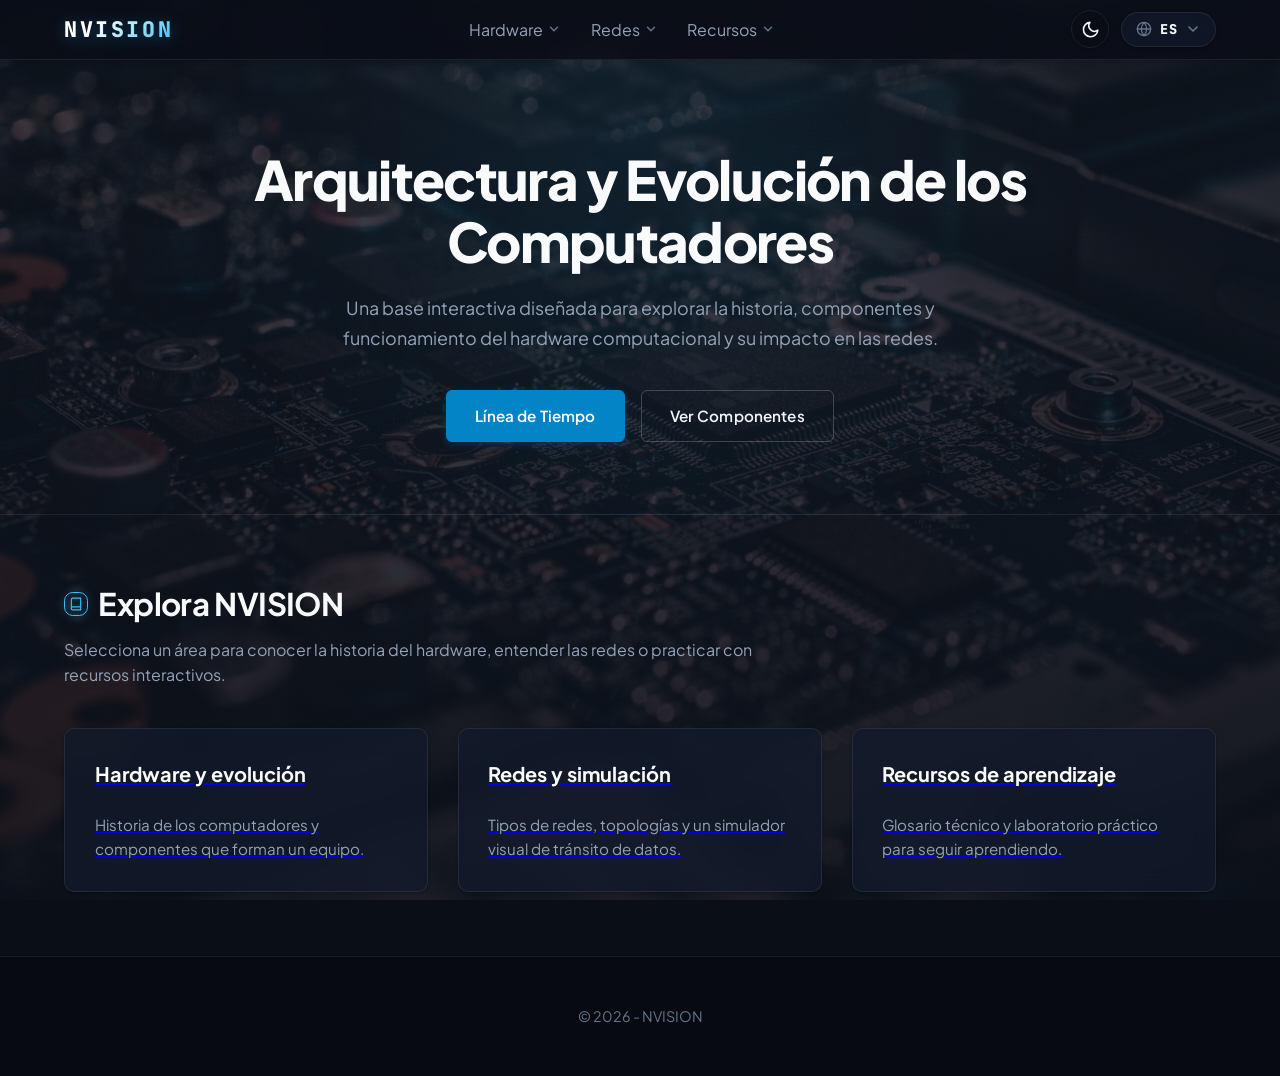
==== commit 3a4f4823: "n Co-authored-by: Copilot <223556219+Copilot@users.noreply.github.com>" ====
--- a/index.html
+++ b/index.html
@@ -107,10 +107,10 @@
   <!-- Hero Section -->
   <header class="hero-section">
     <div class="hero-content">
-      <h1 class="hero-title" data-i18n="hero_title">Arquitectura y Evoluci?n de los Computadores</h1>
-      <p class="hero-subtitle" data-i18n="hero_desc">Una base interactiva dise?ada para explorar la historia, componentes y funcionamiento del hardware computacional y su impacto en las redes.</p>
+      <h1 class="hero-title" data-i18n="hero_title">Arquitectura y Evolución de los Computadores</h1>
+      <p class="hero-subtitle" data-i18n="hero_desc">Una base interactiva diseñada para explorar la historia, componentes y funcionamiento del hardware computacional y su impacto en las redes.</p>
       <div class="hero-buttons">
-        <a href="hardware.html#historia" class="btn-primary"><span data-i18n="btn_timeline">L?nea de Tiempo</span></a>
+        <a href="hardware.html#historia" class="btn-primary"><span data-i18n="btn_timeline">Línea de Tiempo</span></a>
         <a href="hardware.html#componentes" class="btn-secondary"><span data-i18n="btn_components">Ver Componentes</span></a>
       </div>
     </div>
@@ -118,11 +118,11 @@
 <main>
   <section class="container landing-overview">
     <h2 class="section-title"><span class="mono-icon"><svg viewBox="0 0 24 24" fill="none" stroke="currentColor" stroke-width="2"><path d="M4 19.5A2.5 2.5 0 0 1 6.5 17H20"></path><path d="M6.5 2H20v20H6.5A2.5 2.5 0 0 1 4 19.5v-15A2.5 2.5 0 0 1 6.5 2z"></path></svg></span><span>Explora NVISION</span></h2>
-    <p class="section-desc">Selecciona un ?rea para conocer la historia del hardware, entender las redes o practicar con recursos interactivos.</p>
+    <p class="section-desc">Selecciona un área para conocer la historia del hardware, entender las redes o practicar con recursos interactivos.</p>
     <div class="topologies-grid">
-      <a class="topology-card" href="hardware.html#historia"><h3 class="topo-card-title">Hardware y evoluci?n</h3><p class="topo-card-desc">Historia de los computadores y componentes que forman un equipo.</p></a>
-      <a class="topology-card" href="redes.html#redes"><h3 class="topo-card-title">Redes y simulaci?n</h3><p class="topo-card-desc">Tipos de redes, topolog?as y un simulador visual de tr?nsito de datos.</p></a>
-      <a class="topology-card" href="recursos.html#glosario"><h3 class="topo-card-title">Recursos de aprendizaje</h3><p class="topo-card-desc">Glosario t?cnico y laboratorio pr?ctico para seguir aprendiendo.</p></a>
+      <a class="topology-card" href="hardware.html#historia"><h3 class="topo-card-title">Hardware y evolución</h3><p class="topo-card-desc">Historia de los computadores y componentes que forman un equipo.</p></a>
+      <a class="topology-card" href="redes.html#redes"><h3 class="topo-card-title">Redes y simulación</h3><p class="topo-card-desc">Tipos de redes, topologías y un simulador visual de tránsito de datos.</p></a>
+      <a class="topology-card" href="recursos.html#glosario"><h3 class="topo-card-title">Recursos de aprendizaje</h3><p class="topo-card-desc">Glosario técnico y laboratorio práctico para seguir aprendiendo.</p></a>
     </div>
   </section>
 </main>
